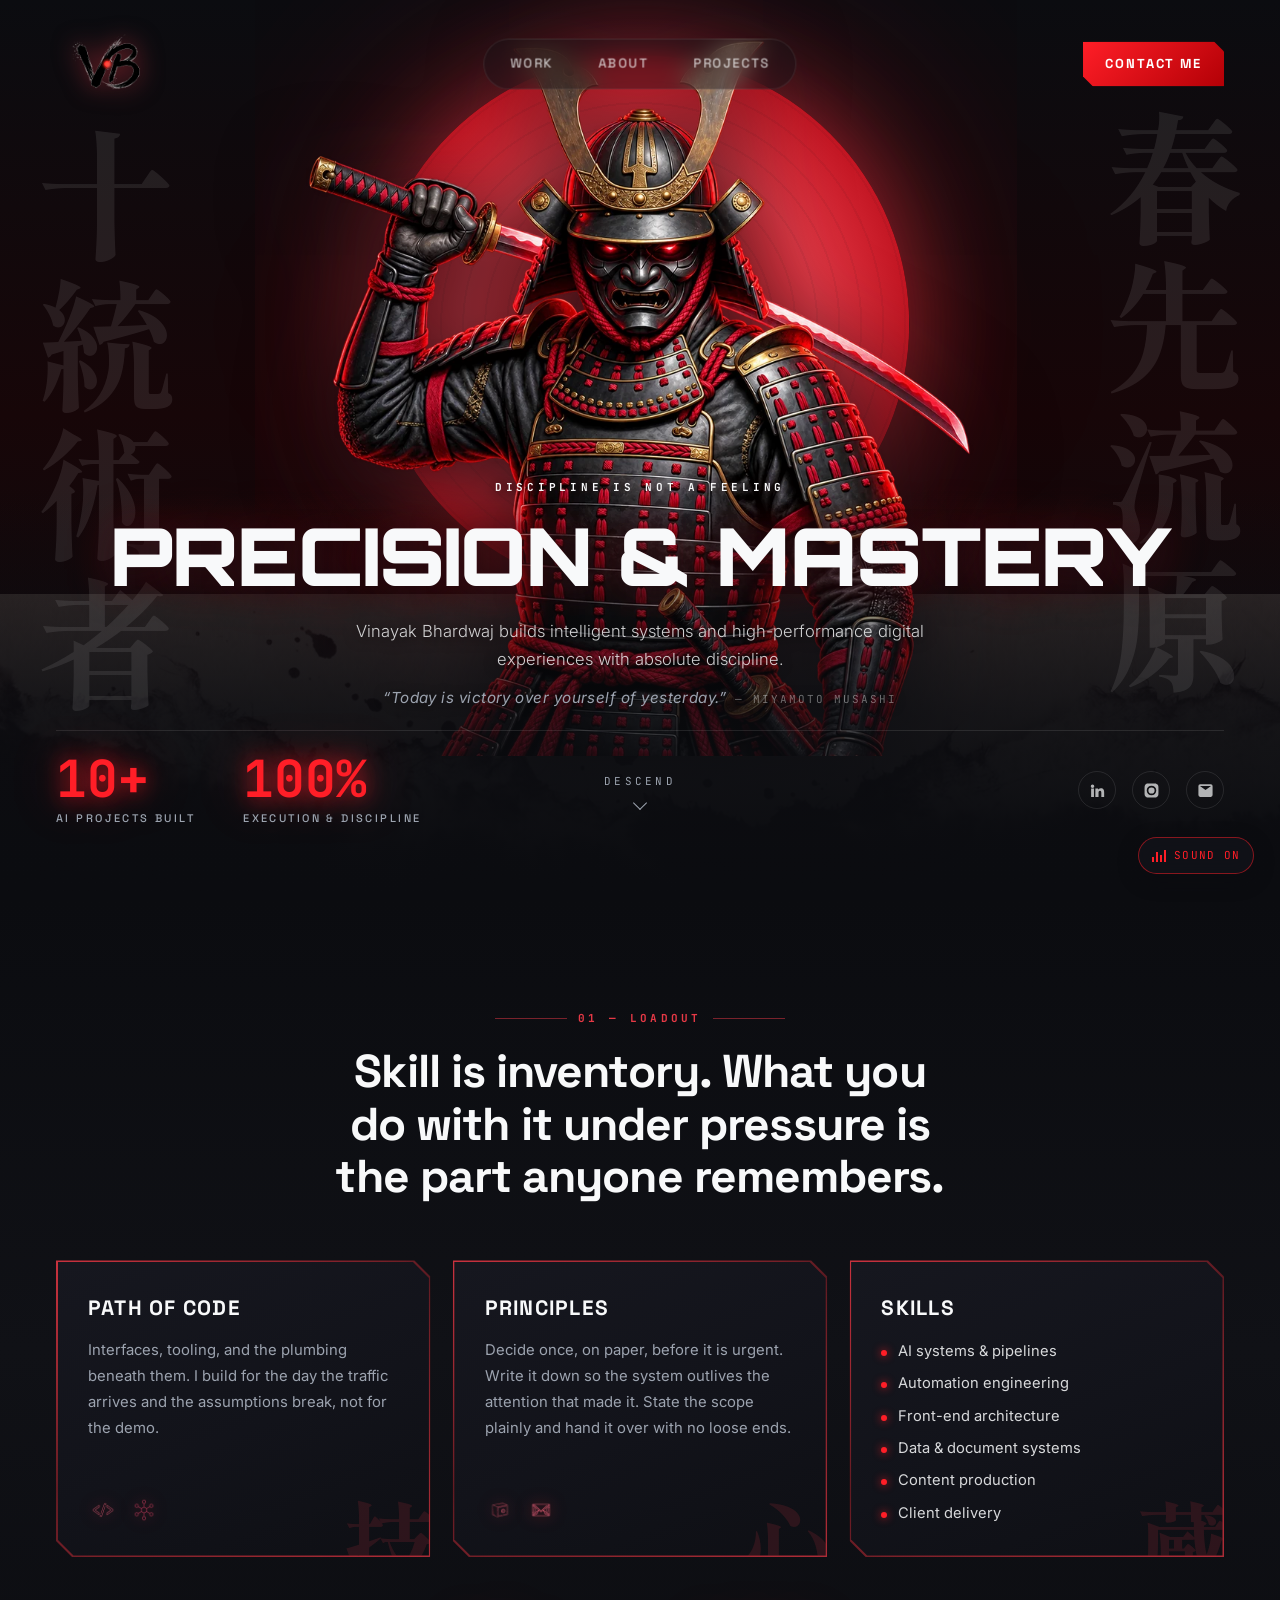
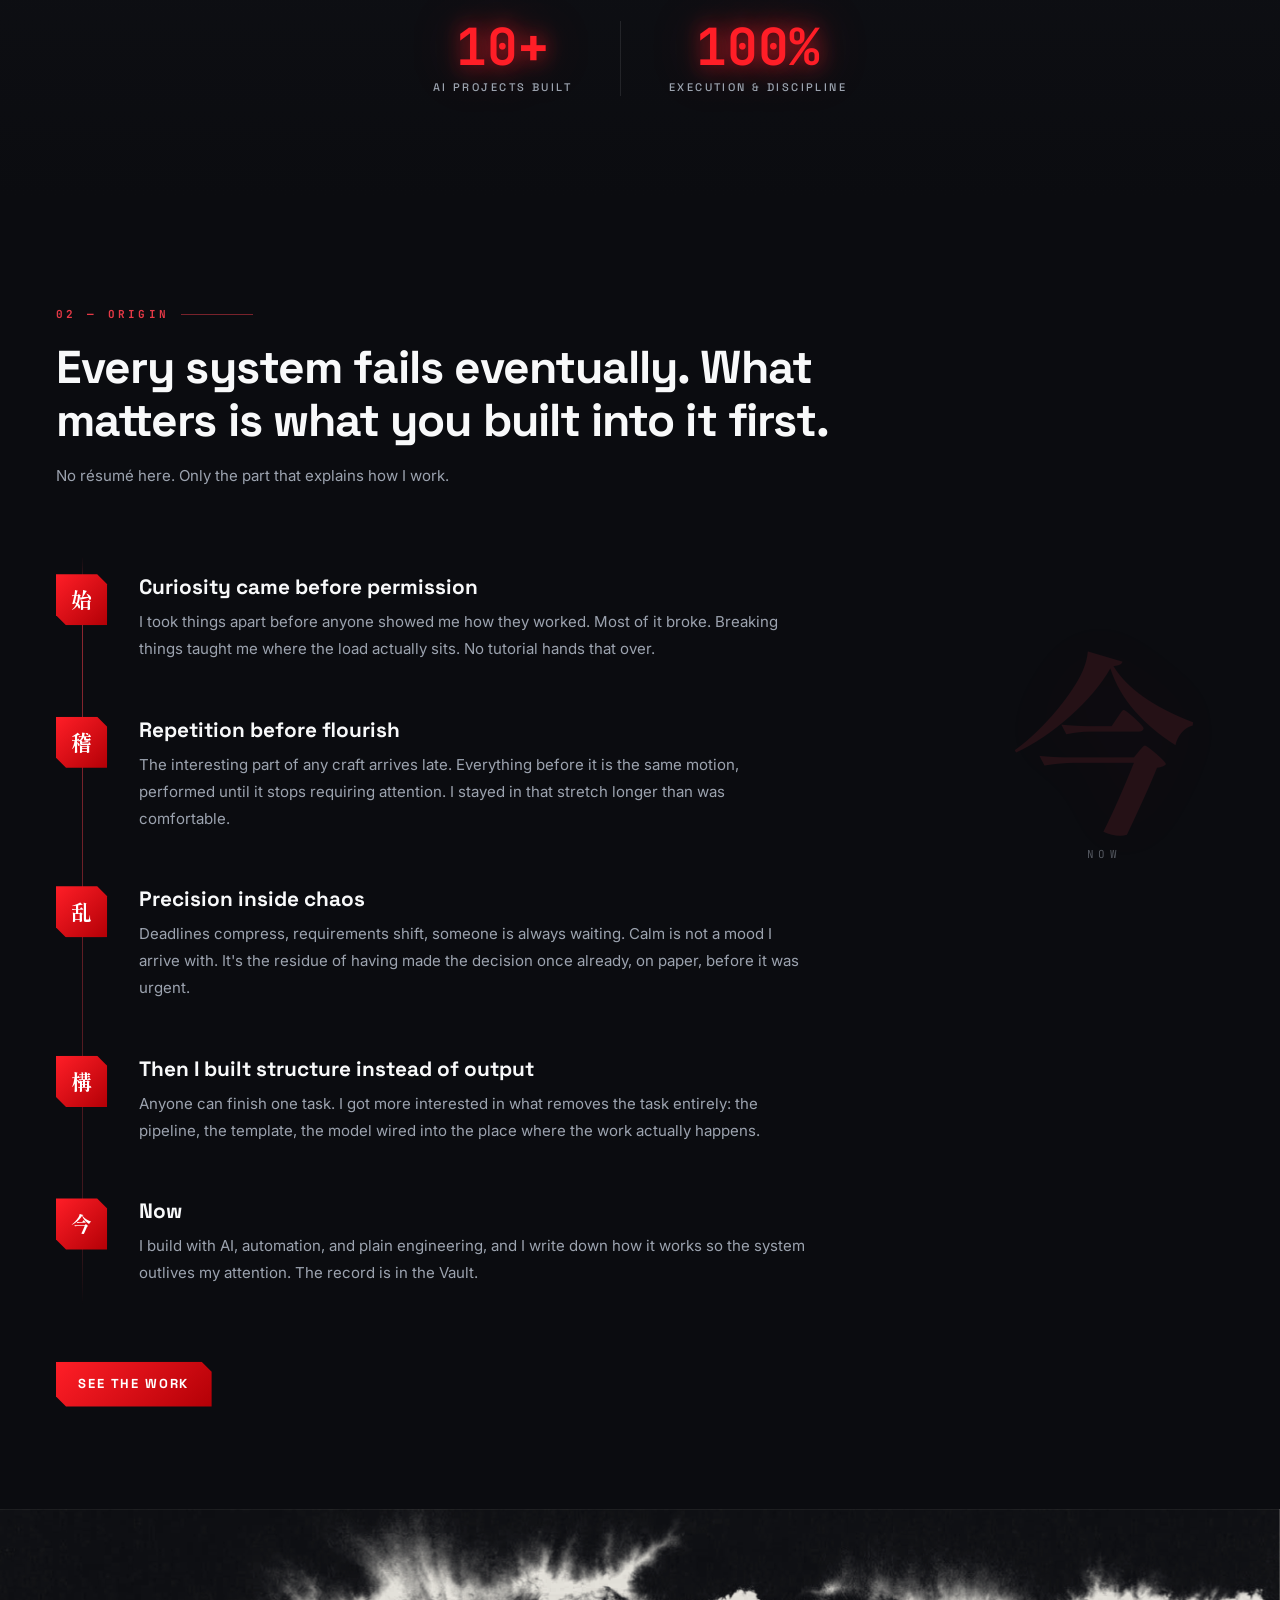
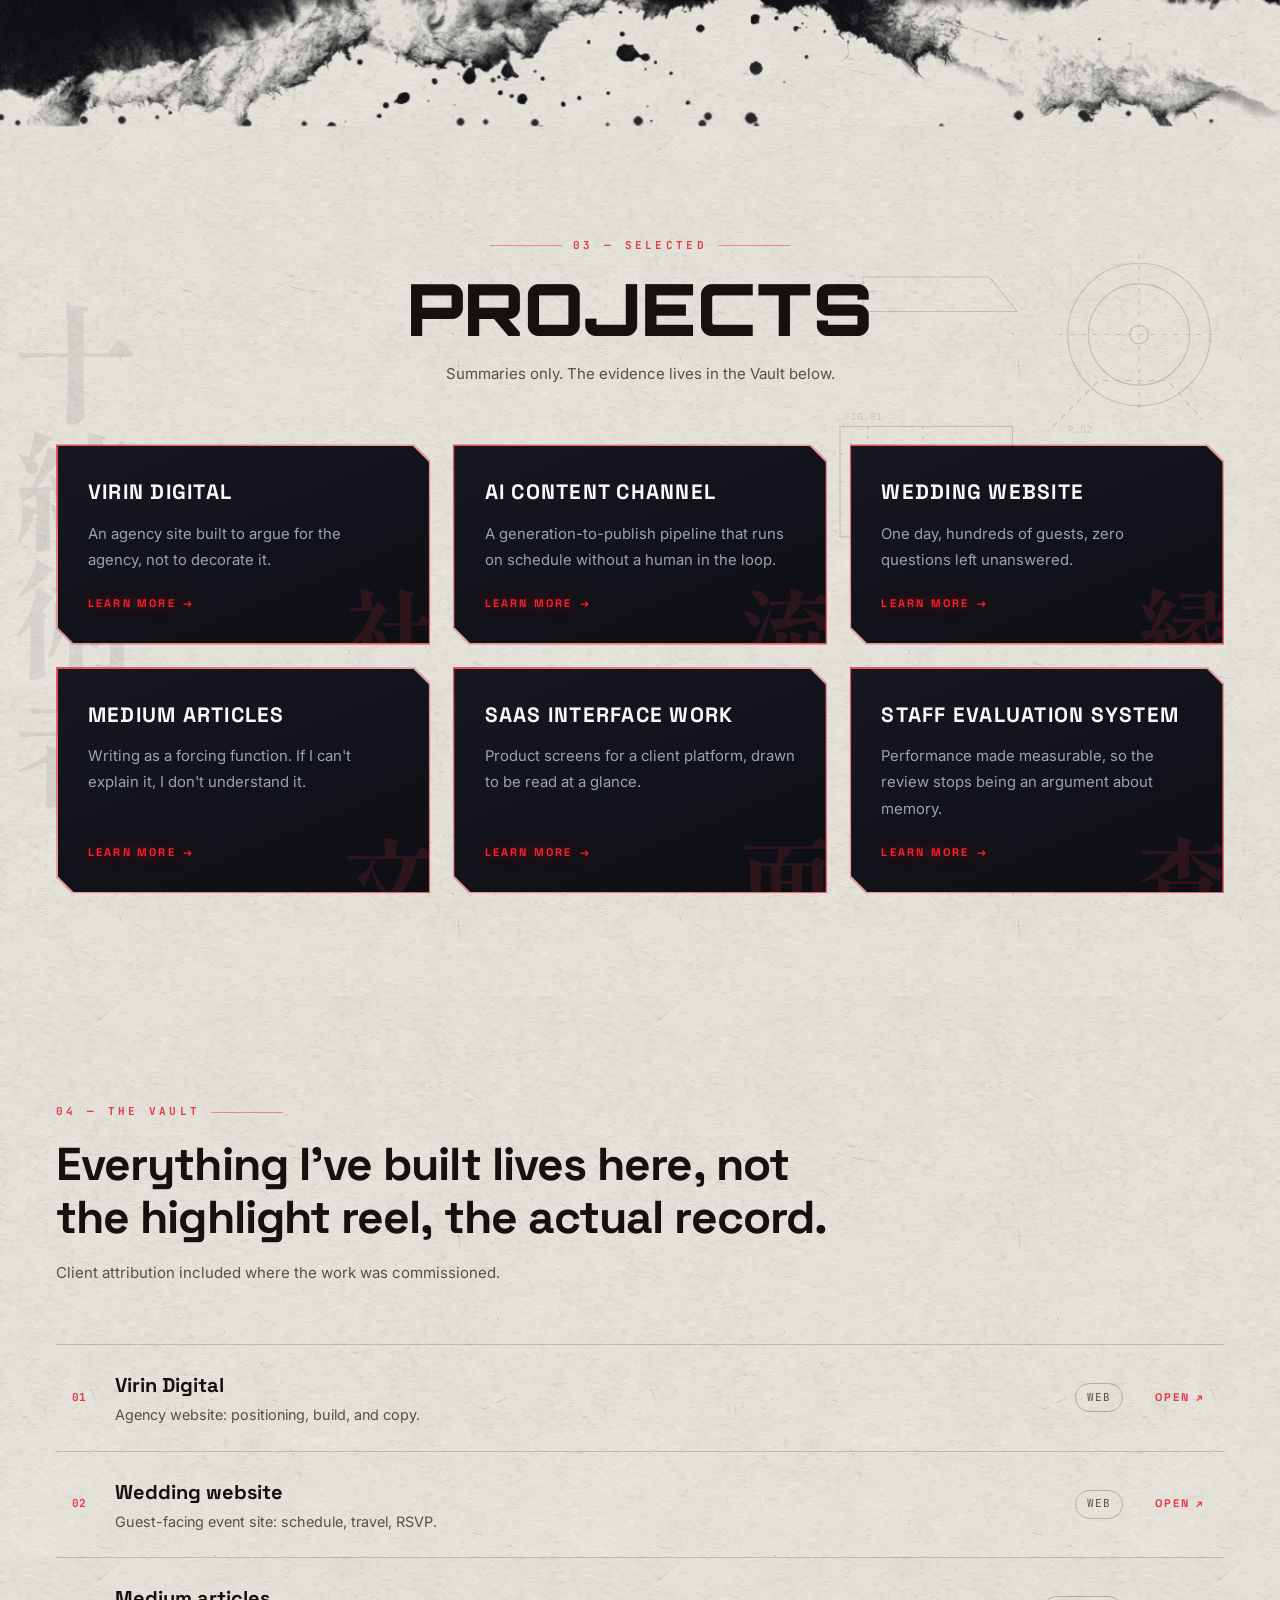
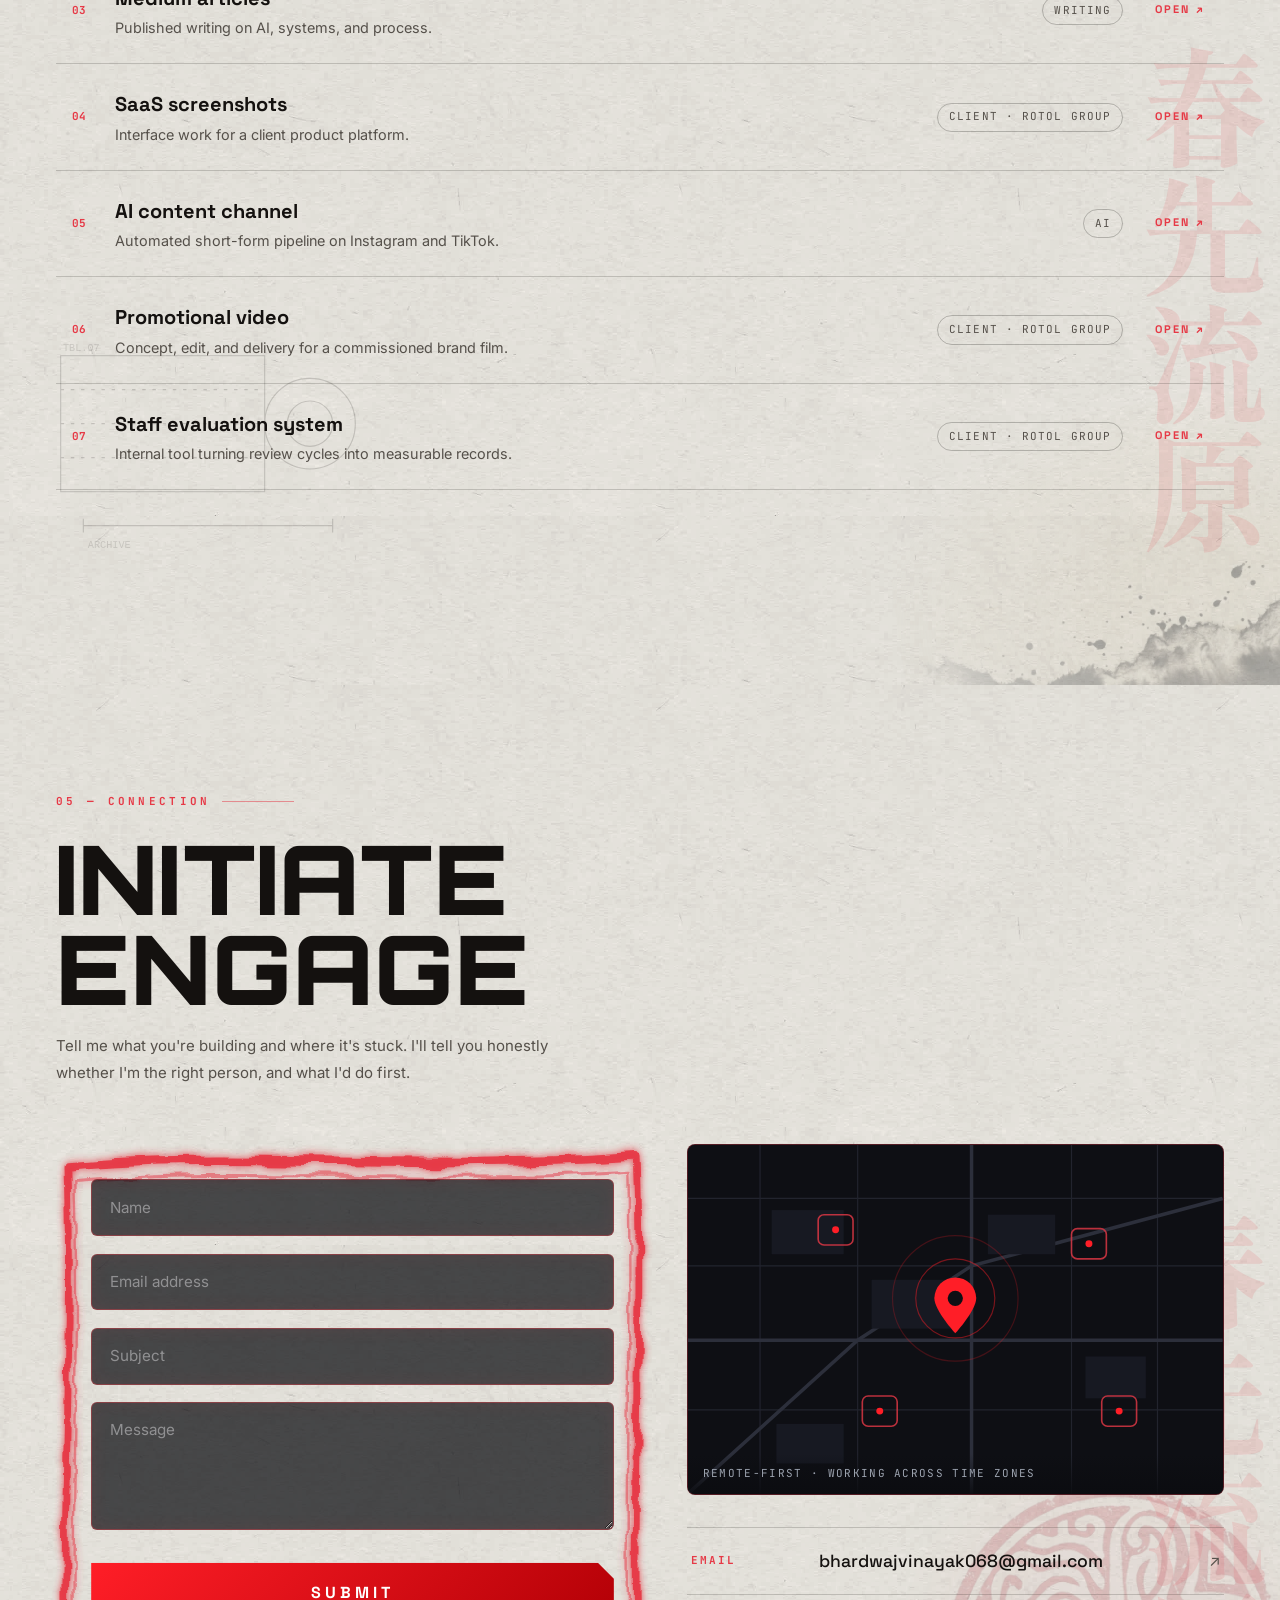
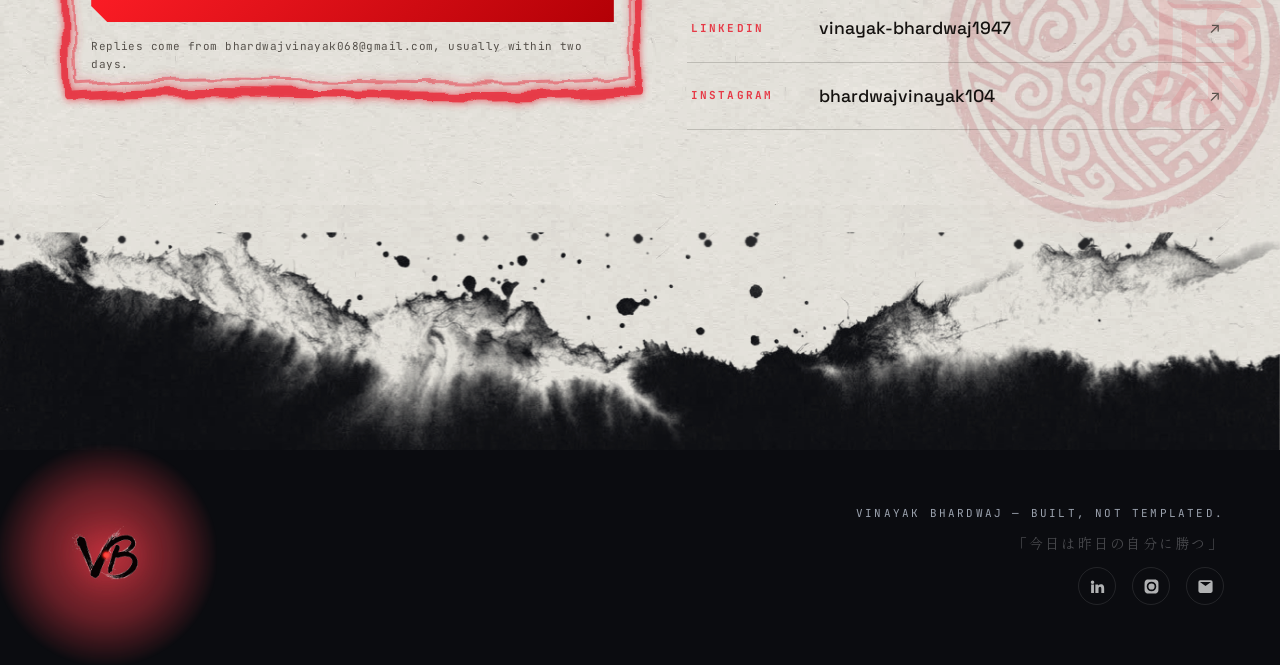
==== index.html @ 5819f41a "Initial commit: samurai-themed portfolio site Single-page site (Hero/Work/About/Projects/Vault/Conta" ====
<!DOCTYPE html>
<html lang="en">
<head>
<meta charset="UTF-8" />
<meta name="viewport" content="width=device-width, initial-scale=1" />
<title>Vinayak Bhardwaj — Precision &amp; Mastery</title>
<meta name="description" content="Vinayak Bhardwaj builds intelligent systems and high-performance digital experiences with absolute discipline." />
<meta name="theme-color" content="#0B0C10" />
<meta property="og:title" content="Vinayak Bhardwaj — Precision &amp; Mastery" />
<meta property="og:description" content="Discipline is not a feeling. It's what remains when the feeling leaves." />
<meta property="og:image" content="assets/hero-samurai.jpg" />
<meta property="og:type" content="website" />
<link rel="icon" href="assets/logo-vb.png" />
<link rel="preconnect" href="https://fonts.googleapis.com" />
<link rel="preconnect" href="https://fonts.gstatic.com" crossorigin />
<link href="https://fonts.googleapis.com/css2?family=Orbitron:wght@700;900&family=Space+Grotesk:wght@400;500;700&family=Inter:wght@300;400;500;700&family=JetBrains+Mono:wght@400;700&family=Shippori+Mincho:wght@600;800&display=swap" rel="stylesheet" />
<link rel="stylesheet" href="css/styles.css?v=10" />
</head>
<body>

<div class="loading-screen" id="loadingScreen" role="status" aria-live="polite" aria-label="Loading">
  <div class="loading__glow" aria-hidden="true"></div>
  <div class="loading__content">
    <span class="loading__kanji" aria-hidden="true">待</span>
  </div>
  <div class="loading__text">
    <p class="loading__label">Drawing the blade</p>
    <div class="loading__track" aria-hidden="true"><div class="loading__bar" id="loadingBar"></div></div>
  </div>
</div>

<div class="petal-layer" id="petalLayer" aria-hidden="true"></div>
<a class="skip-link" href="#work">Skip to content</a>

<!-- ══════════ NAV ══════════ -->
<header class="nav" id="nav">
  <a class="nav__brand" href="index.html" aria-label="Vinayak Bhardwaj — home">
    <img class="nav__logo" src="assets/logo-vb.png" alt="" width="52" height="52" />
  </a>

  <nav class="navpill" aria-label="Main">
    <a href="#work">Work</a>
    <a href="#about">About</a>
    <a href="#projects">Projects</a>
  </nav>

  <div class="nav__actions">
    <a class="cta" href="#contact">Contact me</a>
    <button class="burger" id="navBurger" type="button" aria-expanded="false" aria-controls="drawer" aria-label="Open menu">
      <span aria-hidden="true"></span><span aria-hidden="true"></span><span aria-hidden="true"></span>
    </button>
  </div>
</header>

<div class="drawer" id="drawer" hidden>
  <span class="drawer__kanji" aria-hidden="true">道</span>
  <nav class="drawer__links" aria-label="Mobile">
    <a href="#work"><em>技</em>Work</a>
    <a href="#about"><em>心</em>About</a>
    <a href="#projects"><em>作</em>Projects</a>
    <a href="#contact"><em>縁</em>Contact</a>
  </nav>
</div>

<main>

<!-- ══════════ HERO ══════════ -->
<section class="hero" id="hero">
  <video class="hero__video" src="assets/bg-hero-loop.mp4" autoplay muted loop playsinline preload="metadata" aria-hidden="true"></video>
  <div class="hero__sun" aria-hidden="true"></div>
  <div class="hero__mist" aria-hidden="true"></div>
  <img class="hero__figure" id="heroFigure" src="assets/hero-figure.webp" alt="" aria-hidden="true" />
  <div class="hero__fade" aria-hidden="true"></div>
  <span class="watermark-kanji watermark-kanji--left"  id="wmLeft"  aria-hidden="true">十統術者</span>
  <span class="watermark-kanji watermark-kanji--right" id="wmRight" aria-hidden="true">春先流原</span>

  <div class="hero__content">
    <p class="hero__eyebrow reveal">Discipline is not a feeling</p>
    <h1 class="hero__title reveal" data-delay="1">Precision &amp; Mastery</h1>
    <p class="hero__sub reveal" data-delay="2">Vinayak Bhardwaj builds intelligent systems and high-performance digital experiences with absolute discipline.</p>
    <p class="hero__quote reveal" data-delay="3">“Today is victory over yourself of yesterday.”<cite>Miyamoto Musashi</cite></p>

    <div class="hero__meta reveal" data-delay="4">
      <!-- ═══ TODO: replace with your real numbers ═══ -->
      <ul class="metrics">
        <li class="metric">
          <span class="metric__value">10+</span>
          <span class="metric__label">AI projects built</span>
        </li>
        <li class="metric">
          <span class="metric__value">100%</span>
          <span class="metric__label">Execution &amp; discipline</span>
        </li>
      </ul>

      <a class="scroll-cue" href="#work" aria-label="Scroll to Work">
        <span class="scroll-cue__text">Descend</span>
        <span class="scroll-cue__chevron" aria-hidden="true"></span>
      </a>

      <ul class="socials">
        <li><a href="https://www.linkedin.com/in/vinayak-bhardwaj1947/" target="_blank" rel="noopener noreferrer" aria-label="LinkedIn">
          <svg viewBox="0 0 24 24" aria-hidden="true"><path d="M4.98 3.5a2.5 2.5 0 1 1 0 5 2.5 2.5 0 0 1 0-5zM3 9h4v12H3zM9 9h3.8v1.7h.05c.53-1 1.83-2.05 3.77-2.05 4.03 0 4.78 2.65 4.78 6.1V21h-4v-5.5c0-1.31-.02-3-1.83-3-1.83 0-2.11 1.43-2.11 2.9V21H9z"/></svg>
        </a></li>
        <li><a href="https://www.instagram.com/bhardwajvinayak104/" target="_blank" rel="noopener noreferrer" aria-label="Instagram">
          <svg viewBox="0 0 24 24" aria-hidden="true"><path d="M12 2.2c3.2 0 3.58.01 4.85.07 1.17.05 1.8.25 2.23.41.56.22.96.48 1.38.9.42.42.68.82.9 1.38.16.42.36 1.06.41 2.23.06 1.27.07 1.65.07 4.85s-.01 3.58-.07 4.85c-.05 1.17-.25 1.8-.41 2.23-.22.56-.48.96-.9 1.38-.42.42-.82.68-1.38.9-.42.16-1.06.36-2.23.41-1.27.06-1.65.07-4.85.07s-3.58-.01-4.85-.07c-1.17-.05-1.8-.25-2.23-.41a3.8 3.8 0 0 1-1.38-.9 3.8 3.8 0 0 1-.9-1.38c-.16-.42-.36-1.06-.41-2.23C2.21 15.58 2.2 15.2 2.2 12s.01-3.58.07-4.85c.05-1.17.25-1.8.41-2.23.22-.56.48-.96.9-1.38.42-.42.82-.68 1.38-.9.42-.16 1.06-.36 2.23-.41C8.42 2.21 8.8 2.2 12 2.2zm0 3.05A6.75 6.75 0 1 0 18.75 12 6.75 6.75 0 0 0 12 5.25zm0 11.13A4.38 4.38 0 1 1 16.38 12 4.38 4.38 0 0 1 12 16.38zm6.99-11.4a1.58 1.58 0 1 1-1.58-1.58 1.58 1.58 0 0 1 1.58 1.58z"/></svg>
        </a></li>
        <li><a href="mailto:bhardwajvinayak068@gmail.com" aria-label="Email">
          <svg viewBox="0 0 24 24" aria-hidden="true"><path d="M2 5.5A2.5 2.5 0 0 1 4.5 3h15A2.5 2.5 0 0 1 22 5.5v13a2.5 2.5 0 0 1-2.5 2.5h-15A2.5 2.5 0 0 1 2 18.5zm2.2.3 7.8 5.6 7.8-5.6z"/></svg>
        </a></li>
      </ul>
    </div>
  </div>
</section>

<!-- ══════════ WORK / THREE PILLARS ══════════ -->
<section class="section section--dark-soft" id="work">
  <div class="wrap">
    <header class="head head--center reveal">
      <p class="head__eyebrow">01 — Loadout</p>
      <h2 class="head__title">Skill is inventory. What you do with it under pressure is the part anyone remembers.</h2>
    </header>

    <div class="gcards gcards--3">
      <article class="gcard reveal">
        <div class="gcard__face">
          <span class="gcard__kanji" aria-hidden="true">技</span>
          <h3 class="gcard__title">Path of Code</h3>
          <p class="gcard__text">Interfaces, tooling, and the plumbing beneath them. I build for the day the traffic arrives and the assumptions break, not for the demo.</p>
          <div class="gcard__icons">
            <img src="assets/icons/icon-code.png" alt="" width="30" height="30" loading="lazy" />
            <img src="assets/icons/icon-ai-node.png" alt="" width="30" height="30" loading="lazy" />
          </div>
        </div>
      </article>

      <article class="gcard reveal" data-delay="1">
        <div class="gcard__face">
          <span class="gcard__kanji" aria-hidden="true">心</span>
          <h3 class="gcard__title">Principles</h3>
          <p class="gcard__text">Decide once, on paper, before it is urgent. Write it down so the system outlives the attention that made it. State the scope plainly and hand it over with no loose ends.</p>
          <div class="gcard__icons">
            <img src="assets/icons/icon-vault.png" alt="" width="30" height="30" loading="lazy" />
            <img src="assets/icons/icon-contact.png" alt="" width="30" height="30" loading="lazy" />
          </div>
        </div>
      </article>

      <article class="gcard reveal" data-delay="2">
        <div class="gcard__face">
          <span class="gcard__kanji" aria-hidden="true">蔵</span>
          <h3 class="gcard__title">Skills</h3>
          <ul class="gcard__list">
            <li>AI systems &amp; pipelines</li>
            <li>Automation engineering</li>
            <li>Front-end architecture</li>
            <li>Data &amp; document systems</li>
            <li>Content production</li>
            <li>Client delivery</li>
          </ul>
        </div>
      </article>
    </div>

    <ul class="metrics metrics--center metrics--divided reveal metrics--footer">
      <li class="metric">
        <span class="metric__value">10+</span>
        <span class="metric__label">AI projects built</span>
      </li>
      <li class="metric">
        <span class="metric__value">100%</span>
        <span class="metric__label">Execution &amp; discipline</span>
      </li>
    </ul>
  </div>
</section>

<!-- ══════════ ABOUT ══════════ -->
<section class="section section--dark" id="about">
  <div class="wrap about-grid">
    <div class="about-main">
      <header class="head reveal">
        <p class="head__eyebrow">02 — Origin</p>
        <h2 class="head__title">Every system fails eventually. What matters is what you built into it first.</h2>
        <p class="head__lede">No résumé here. Only the part that explains how I work.</p>
      </header>

      <ol class="timeline" id="timeline">
        <li class="tl reveal" data-kanji="始" data-gloss="Begin">
          <span class="tl__kanji" aria-hidden="true">始</span>
          <div class="tl__body">
            <h3>Curiosity came before permission</h3>
            <p>I took things apart before anyone showed me how they worked. Most of it broke. Breaking things taught me where the load actually sits. No tutorial hands that over.</p>
          </div>
        </li>
        <li class="tl reveal" data-kanji="稽" data-gloss="Practice">
          <span class="tl__kanji" aria-hidden="true">稽</span>
          <div class="tl__body">
            <h3>Repetition before flourish</h3>
            <p>The interesting part of any craft arrives late. Everything before it is the same motion, performed until it stops requiring attention. I stayed in that stretch longer than was comfortable.</p>
          </div>
        </li>
        <li class="tl reveal" data-kanji="乱" data-gloss="Chaos">
          <span class="tl__kanji" aria-hidden="true">乱</span>
          <div class="tl__body">
            <h3>Precision inside chaos</h3>
            <p>Deadlines compress, requirements shift, someone is always waiting. Calm is not a mood I arrive with. It's the residue of having made the decision once already, on paper, before it was urgent.</p>
          </div>
        </li>
        <li class="tl reveal" data-kanji="構" data-gloss="Structure">
          <span class="tl__kanji" aria-hidden="true">構</span>
          <div class="tl__body">
            <h3>Then I built structure instead of output</h3>
            <p>Anyone can finish one task. I got more interested in what removes the task entirely: the pipeline, the template, the model wired into the place where the work actually happens.</p>
          </div>
        </li>
        <li class="tl reveal" data-kanji="今" data-gloss="Now">
          <span class="tl__kanji" aria-hidden="true">今</span>
          <div class="tl__body">
            <h3>Now</h3>
            <p>I build with AI, automation, and plain engineering, and I write down how it works so the system outlives my attention. The record is in the Vault.</p>
          </div>
        </li>
      </ol>

      <p class="reveal cta-row"><a class="cta" href="#projects">See the work</a></p>
    </div>

    <aside class="about-rail" aria-hidden="true">
      <div class="about-rail__sticky">
        <span class="about-rail__char" id="aboutRailChar">始</span>
        <span class="about-rail__gloss" id="aboutRailGloss">Begin</span>
      </div>
    </aside>
  </div>
</section>

<!-- ══════════ TRANSITION: obsidian → washi ══════════ -->
<div class="band" aria-hidden="true"><img src="assets/transition-ink.png" alt="" loading="lazy" /></div>

<!-- ══════════ PROJECTS (paper) ══════════ -->
<section class="section section--paper" id="projects">
  <span class="paper-kanji paper-kanji--l" aria-hidden="true">十統術者</span>

  <svg class="blueprint blueprint--r" viewBox="0 0 400 320" fill="none" aria-hidden="true">
    <g stroke="currentColor" stroke-width="1">
      <circle cx="300" cy="90" r="62" />
      <circle cx="300" cy="90" r="44" />
      <circle cx="300" cy="90" r="8" />
      <path d="M300 20v140M230 90h140" stroke-dasharray="4 6" />
      <rect x="40" y="170" width="150" height="96" />
      <path d="M40 194h150M40 218h150M64 170v96M112 170v96" stroke-dasharray="3 5" />
      <path d="M210 250h150M210 244v12M360 244v12" />
      <path d="M60 40h110l24 30H60z" />
      <path d="M225 170l40-40h60l30 34" stroke-dasharray="5 5" />
      <circle cx="70" cy="286" r="5" /><circle cx="120" cy="286" r="5" /><circle cx="170" cy="286" r="5" />
    </g>
    <g fill="currentColor" font-family="monospace" font-size="9" opacity=".8">
      <text x="238" y="176">R.62</text>
      <text x="212" y="268">SPAN 150</text>
      <text x="44" y="164">FIG.01</text>
    </g>
  </svg>

  <div class="wrap">
    <header class="head head--center reveal">
      <p class="head__eyebrow">03 — Selected</p>
      <h2 class="head__title head__title--display">Projects</h2>
      <p class="head__lede">Summaries only. The evidence lives in the Vault below.</p>
    </header>

    <div class="gcards gcards--3">
      <a class="gcard reveal" href="#vault">
        <div class="gcard__face">
          <span class="gcard__kanji" aria-hidden="true">社</span>
          <h3 class="gcard__title">Virin Digital</h3>
          <p class="gcard__text">An agency site built to argue for the agency, not to decorate it.</p>
          <span class="gcard__go">Learn more</span>
        </div>
      </a>

      <a class="gcard reveal" data-delay="1" href="#vault">
        <div class="gcard__face">
          <span class="gcard__kanji" aria-hidden="true">流</span>
          <h3 class="gcard__title">AI content channel</h3>
          <p class="gcard__text">A generation-to-publish pipeline that runs on schedule without a human in the loop.</p>
          <span class="gcard__go">Learn more</span>
        </div>
      </a>

      <a class="gcard reveal" data-delay="2" href="#vault">
        <div class="gcard__face">
          <span class="gcard__kanji" aria-hidden="true">縁</span>
          <h3 class="gcard__title">Wedding website</h3>
          <p class="gcard__text">One day, hundreds of guests, zero questions left unanswered.</p>
          <span class="gcard__go">Learn more</span>
        </div>
      </a>

      <a class="gcard reveal" href="#vault">
        <div class="gcard__face">
          <span class="gcard__kanji" aria-hidden="true">文</span>
          <h3 class="gcard__title">Medium articles</h3>
          <p class="gcard__text">Writing as a forcing function. If I can't explain it, I don't understand it.</p>
          <span class="gcard__go">Learn more</span>
        </div>
      </a>

      <a class="gcard reveal" data-delay="1" href="#vault">
        <div class="gcard__face">
          <span class="gcard__kanji" aria-hidden="true">面</span>
          <h3 class="gcard__title">SaaS interface work</h3>
          <p class="gcard__text">Product screens for a client platform, drawn to be read at a glance.</p>
          <span class="gcard__go">Learn more</span>
        </div>
      </a>

      <a class="gcard reveal" data-delay="2" href="#vault">
        <div class="gcard__face">
          <span class="gcard__kanji" aria-hidden="true">査</span>
          <h3 class="gcard__title">Staff evaluation system</h3>
          <p class="gcard__text">Performance made measurable, so the review stops being an argument about memory.</p>
          <span class="gcard__go">Learn more</span>
        </div>
      </a>
    </div>
  </div>
</section>

<!-- ══════════ VAULT (paper, deeper) ══════════ -->
<section class="section section--paper-deep" id="vault">
  <div class="ink-splat ink-splat--br" aria-hidden="true"></div>
  <span class="paper-kanji paper-kanji--r" aria-hidden="true">春先流原</span>

  <svg class="blueprint blueprint--l" viewBox="0 0 300 220" fill="none" aria-hidden="true">
    <g stroke="currentColor" stroke-width="1">
      <rect x="20" y="20" width="180" height="120" />
      <path d="M20 50h180M20 80h180M20 110h180" stroke-dasharray="3 6" />
      <circle cx="240" cy="80" r="40" /><circle cx="240" cy="80" r="20" />
      <path d="M40 170h220M40 164v12M260 164v12" />
    </g>
    <g fill="currentColor" font-family="monospace" font-size="9" opacity=".8">
      <text x="22" y="16">TBL.07</text>
      <text x="44" y="190">ARCHIVE</text>
    </g>
  </svg>

  <div class="wrap">
    <header class="head reveal">
      <p class="head__eyebrow">04 — The Vault</p>
      <h2 class="head__title">Everything I've built lives here, not the highlight reel, the actual record.</h2>
      <p class="head__lede">Client attribution included where the work was commissioned.</p>
    </header>

    <!-- ═══ PASTE REAL URLS HERE: replace each href="#" below ═══ -->
    <ul class="vault">
      <li class="vault__row reveal">
        <span class="vault__no" aria-hidden="true">01</span>
        <div class="vault__main">
          <h3 class="vault__title">Virin Digital</h3>
          <p class="vault__desc">Agency website: positioning, build, and copy.</p>
        </div>
        <span class="vault__tag">Web</span>
        <a class="vault__link" href="#" aria-label="Open Virin Digital">Open<span aria-hidden="true">↗</span></a>
      </li>
      <li class="vault__row reveal">
        <span class="vault__no" aria-hidden="true">02</span>
        <div class="vault__main">
          <h3 class="vault__title">Wedding website</h3>
          <p class="vault__desc">Guest-facing event site: schedule, travel, RSVP.</p>
        </div>
        <span class="vault__tag">Web</span>
        <a class="vault__link" href="https://ririn-vinayak-wedding.vercel.app/" target="_blank" rel="noopener noreferrer" aria-label="Open Wedding website">Open<span aria-hidden="true">↗</span></a>
      </li>
      <li class="vault__row reveal">
        <span class="vault__no" aria-hidden="true">03</span>
        <div class="vault__main">
          <h3 class="vault__title">Medium articles</h3>
          <p class="vault__desc">Published writing on AI, systems, and process.</p>
        </div>
        <span class="vault__tag">Writing</span>
        <a class="vault__link" href="https://medium.com/@vinayakbhardwaj1699" target="_blank" rel="noopener noreferrer" aria-label="Open Medium articles">Open<span aria-hidden="true">↗</span></a>
      </li>
      <li class="vault__row reveal">
        <span class="vault__no" aria-hidden="true">04</span>
        <div class="vault__main">
          <h3 class="vault__title">SaaS screenshots</h3>
          <p class="vault__desc">Interface work for a client product platform.</p>
        </div>
        <span class="vault__tag">Client · Rotol Group</span>
        <a class="vault__link" href="#" aria-label="Open SaaS screenshots">Open<span aria-hidden="true">↗</span></a>
      </li>
      <li class="vault__row reveal">
        <span class="vault__no" aria-hidden="true">05</span>
        <div class="vault__main">
          <h3 class="vault__title">AI content channel</h3>
          <p class="vault__desc">Automated short-form pipeline on Instagram and TikTok.</p>
        </div>
        <span class="vault__tag">AI</span>
        <a class="vault__link" href="https://www.instagram.com/vinayak_ai_tech/" target="_blank" rel="noopener noreferrer" aria-label="Open AI content channel">Open<span aria-hidden="true">↗</span></a>
      </li>
      <li class="vault__row reveal">
        <span class="vault__no" aria-hidden="true">06</span>
        <div class="vault__main">
          <h3 class="vault__title">Promotional video</h3>
          <p class="vault__desc">Concept, edit, and delivery for a commissioned brand film.</p>
        </div>
        <span class="vault__tag">Client · Rotol Group</span>
        <a class="vault__link" href="#" aria-label="Open promotional video">Open<span aria-hidden="true">↗</span></a>
      </li>
      <li class="vault__row reveal">
        <span class="vault__no" aria-hidden="true">07</span>
        <div class="vault__main">
          <h3 class="vault__title">Staff evaluation system</h3>
          <p class="vault__desc">Internal tool turning review cycles into measurable records.</p>
        </div>
        <span class="vault__tag">Client · Rotol Group</span>
        <a class="vault__link" href="#" aria-label="Open staff evaluation system">Open<span aria-hidden="true">↗</span></a>
      </li>
    </ul>

    <p class="reveal cta-row"><a class="cta" href="#contact">Start a conversation</a></p>
  </div>
</section>

<!-- ══════════ CONTACT (paper) ══════════ -->
<section class="section section--paper engage" id="contact">
  <img class="hanko-mark" src="assets/hanko-seal.png" alt="" aria-hidden="true" loading="lazy" />
  <span class="paper-kanji paper-kanji--r" aria-hidden="true">春先流原</span>

  <div class="wrap">
    <header class="head reveal">
      <p class="head__eyebrow">05 — Connection</p>
      <h2 class="engage__title"><span>Initiate</span><span>Engage</span></h2>
      <p class="engage__lede">Tell me what you're building and where it's stuck. I'll tell you honestly whether I'm the right person, and what I'd do first.</p>
    </header>

    <div class="engage__grid">
      <!-- ══ FORM ══ -->
      <div class="frame reveal">
        <svg class="frame__stroke" viewBox="0 0 400 300" preserveAspectRatio="none" aria-hidden="true">
          <defs>
            <filter id="brushInk" x="-25%" y="-25%" width="150%" height="150%">
              <feTurbulence type="fractalNoise" baseFrequency="0.03 0.06" numOctaves="3" seed="7" result="n" />
              <feDisplacementMap in="SourceGraphic" in2="n" scale="7" xChannelSelector="R" yChannelSelector="G" result="d" />
              <feGaussianBlur in="d" stdDeviation="2.4" result="b" />
              <feMerge><feMergeNode in="b" /><feMergeNode in="d" /></feMerge>
            </filter>
          </defs>
          <g filter="url(#brushInk)" fill="none" stroke="#E63946" stroke-linecap="round" stroke-linejoin="round">
            <path d="M8 12 C 120 4, 250 15, 392 7 C 396 96, 388 206, 393 291 C 286 298, 132 288, 7 294 C 3 208, 12 104, 8 12 Z"
                  stroke-width="4.5" opacity=".95" />
            <path d="M13 20 C 130 12, 244 22, 386 15 C 389 100, 383 202, 387 284 C 282 291, 140 281, 13 287 C 9 204, 17 108, 13 20"
                  stroke-width="1.6" opacity=".5" />
          </g>
        </svg>

        <!-- ═══ TODO: replace FORM_ID with your Formspree endpoint (https://formspree.io) ═══ -->
        <form id="contactForm" action="https://formspree.io/f/FORM_ID" method="POST" novalidate>
          <div class="field">
            <label for="f-name">Name</label>
            <input id="f-name" name="name" type="text" placeholder="Name" required autocomplete="name" />
            <p class="field__error">Enter your name.</p>
          </div>
          <div class="field">
            <label for="f-email">Email address</label>
            <input id="f-email" name="email" type="email" placeholder="Email address" required autocomplete="email" />
            <p class="field__error">Enter a valid email address.</p>
          </div>
          <div class="field">
            <label for="f-subject">Subject</label>
            <input id="f-subject" name="subject" type="text" placeholder="Subject" />
            <p class="field__error">Enter a subject.</p>
          </div>
          <div class="field">
            <label for="f-message">Message</label>
            <textarea id="f-message" name="message" placeholder="Message" required></textarea>
            <p class="field__error">Write a message first.</p>
          </div>

          <button class="submit" type="submit">Submit</button>
          <p class="form-status" id="formStatus" role="status" aria-live="polite"></p>
          <p class="form-note">Replies come from bhardwajvinayak068@gmail.com, usually within two days.</p>
        </form>
      </div>

      <!-- ══ MAP + DIRECT ══ -->
      <div class="reveal" data-delay="1">
        <div class="map">
          <svg viewBox="0 0 460 300" aria-label="Stylised map of the working area" role="img">
            <rect width="460" height="300" fill="#0E0F14" />
            <g stroke="#22242E" stroke-width="1">
              <path d="M0 46h460M0 104h460M0 168h460M0 228h460" />
              <path d="M62 0v300M146 0v300M244 0v300M330 0v300M404 0v300" />
            </g>
            <g stroke="#2C2F3B" stroke-width="3" fill="none">
              <path d="M0 168h460" />
              <path d="M244 0v300" />
              <path d="M0 300 L146 168 L244 104 L460 46" />
            </g>
            <g fill="#171922">
              <rect x="72" y="56" width="62" height="38" /><rect x="158" y="116" width="74" height="42" />
              <rect x="258" y="60" width="58" height="34" /><rect x="342" y="182" width="52" height="36" />
              <rect x="76" y="240" width="58" height="34" />
            </g>
            <g fill="none" stroke="#E63946" stroke-width="1.4" opacity=".8">
              <rect x="112" y="60" width="30" height="26" rx="5" />
              <rect x="330" y="72" width="30" height="26" rx="5" />
              <rect x="150" y="216" width="30" height="26" rx="5" />
              <rect x="356" y="216" width="30" height="26" rx="5" />
            </g>
            <g fill="#FF1E27">
              <circle cx="127" cy="73" r="3" /><circle cx="345" cy="85" r="3" />
              <circle cx="165" cy="229" r="3" /><circle cx="371" cy="229" r="3" />
            </g>
            <g transform="translate(230 118)">
              <path d="M0 44c0 0 18-20 18-30a18 18 0 1 0-36 0c0 10 18 30 18 30z" fill="#FF1E27" />
              <circle cy="14" r="6.5" fill="#0E0F14" />
            </g>
            <circle cx="230" cy="132" r="34" fill="none" stroke="#FF1E27" stroke-width="1" opacity=".45" />
            <circle cx="230" cy="132" r="54" fill="none" stroke="#FF1E27" stroke-width="1" opacity=".22" />
          </svg>
          <p class="map__caption">Remote-first · working across time zones</p>
        </div>

        <ul class="direct">
          <li>
            <a class="direct__row" href="mailto:bhardwajvinayak068@gmail.com">
              <span class="direct__label">Email</span>
              <span class="direct__value">bhardwajvinayak068@gmail.com</span>
              <span class="direct__arrow" aria-hidden="true">↗</span>
            </a>
          </li>
          <li>
            <a class="direct__row" href="https://www.linkedin.com/in/vinayak-bhardwaj1947/" target="_blank" rel="noopener noreferrer">
              <span class="direct__label">LinkedIn</span>
              <span class="direct__value">vinayak-bhardwaj1947</span>
              <span class="direct__arrow" aria-hidden="true">↗</span>
            </a>
          </li>
          <li>
            <a class="direct__row" href="https://www.instagram.com/bhardwajvinayak104/" target="_blank" rel="noopener noreferrer">
              <span class="direct__label">Instagram</span>
              <span class="direct__value">bhardwajvinayak104</span>
              <span class="direct__arrow" aria-hidden="true">↗</span>
            </a>
          </li>
        </ul>
      </div>
    </div>
  </div>
</section>

<!-- ══════════ TRANSITION: washi → obsidian ══════════ -->
<div class="band band--out" aria-hidden="true"><img src="assets/transition-ink.png" alt="" loading="lazy" /></div>

</main>

<footer class="footer">
  <span class="footer__brand"><img class="footer__logo" src="assets/logo-vb.png" alt="" width="100" height="100" loading="lazy" /></span>
  <div class="footer__text">
    <p class="footer__line">Vinayak Bhardwaj — built, not templated.</p>
    <p class="footer__quote">「今日は昨日の自分に勝つ」</p>
    <ul class="socials">
      <li><a href="https://www.linkedin.com/in/vinayak-bhardwaj1947/" target="_blank" rel="noopener noreferrer" aria-label="LinkedIn">
        <svg viewBox="0 0 24 24" aria-hidden="true"><path d="M4.98 3.5a2.5 2.5 0 1 1 0 5 2.5 2.5 0 0 1 0-5zM3 9h4v12H3zM9 9h3.8v1.7h.05c.53-1 1.83-2.05 3.77-2.05 4.03 0 4.78 2.65 4.78 6.1V21h-4v-5.5c0-1.31-.02-3-1.83-3-1.83 0-2.11 1.43-2.11 2.9V21H9z"/></svg>
      </a></li>
      <li><a href="https://www.instagram.com/bhardwajvinayak104/" target="_blank" rel="noopener noreferrer" aria-label="Instagram">
        <svg viewBox="0 0 24 24" aria-hidden="true"><path d="M12 2.2c3.2 0 3.58.01 4.85.07 1.17.05 1.8.25 2.23.41.56.22.96.48 1.38.9.42.42.68.82.9 1.38.16.42.36 1.06.41 2.23.06 1.27.07 1.65.07 4.85s-.01 3.58-.07 4.85c-.05 1.17-.25 1.8-.41 2.23-.22.56-.48.96-.9 1.38-.42.42-.82.68-1.38.9-.42.16-1.06.36-2.23.41-1.27.06-1.65.07-4.85.07s-3.58-.01-4.85-.07c-1.17-.05-1.8-.25-2.23-.41a3.8 3.8 0 0 1-1.38-.9 3.8 3.8 0 0 1-.9-1.38c-.16-.42-.36-1.06-.41-2.23C2.21 15.58 2.2 15.2 2.2 12s.01-3.58.07-4.85c.05-1.17.25-1.8.41-2.23.22-.56.48-.96.9-1.38.42-.42.82-.68 1.38-.9.42-.16 1.06-.36 2.23-.41C8.42 2.21 8.8 2.2 12 2.2zm0 3.05A6.75 6.75 0 1 0 18.75 12 6.75 6.75 0 0 0 12 5.25zm0 11.13A4.38 4.38 0 1 1 16.38 12 4.38 4.38 0 0 1 12 16.38zm6.99-11.4a1.58 1.58 0 1 1-1.58-1.58 1.58 1.58 0 0 1 1.58 1.58z"/></svg>
      </a></li>
      <li><a href="mailto:bhardwajvinayak068@gmail.com" aria-label="Email">
        <svg viewBox="0 0 24 24" aria-hidden="true"><path d="M2 5.5A2.5 2.5 0 0 1 4.5 3h15A2.5 2.5 0 0 1 22 5.5v13a2.5 2.5 0 0 1-2.5 2.5h-15A2.5 2.5 0 0 1 2 18.5zm2.2.3 7.8 5.6 7.8-5.6z"/></svg>
      </a></li>
    </ul>
  </div>
</footer>

<button class="audio-toggle" id="audioToggle" type="button" aria-pressed="true" aria-label="Mute ambient sound">
  <span class="audio-toggle__bars" aria-hidden="true"><i></i><i></i><i></i><i></i></span>
  <span class="audio-toggle__label" id="audioLabel">Sound on</span>
</button>

<audio id="ambient" src="assets/bg-ambient.mp3" loop preload="auto"></audio>
<script src="js/main.js"></script>
</body>
</html>
---- css/styles.css ----
/* ═══════════════════════════════════════════════════════════
   DARK BUSHIDO — Vinayak Bhardwaj
   Shared system for index / projects / contact / 404
   ═══════════════════════════════════════════════════════════ */

/* ── TOKENS ───────────────────────────────────────────────── */
:root {
  --void: #0B0C10;
  --obsidian: #12131A;
  --ink-panel: #1A1C24;
  --crimson: #E63946;
  --crimson-deep: #B30006;
  --neon: #FF1E27;
  --white: #F8F9FA;
  --muted: #9CA3AF;
  --hairline: rgba(248, 249, 250, .1);

  /* light page */
  --paper: #F4F1EA;
  --paper-deep: #F4F1EA;
  --sumi: #14110F;
  --sumi-muted: #55504A;

  --font-display: 'Orbitron', 'Syne', sans-serif;
  --font-heading: 'Space Grotesk', 'Plus Jakarta Sans', sans-serif;
  --font-body: 'Inter', system-ui, sans-serif;
  --font-mono: 'JetBrains Mono', ui-monospace, monospace;
  --font-kanji: 'Shippori Mincho', 'Noto Serif JP', serif;

  --fs-hero: clamp(2.1rem, 6.6vw, 5rem);
  --fs-h1: clamp(2rem, 6vw, 4.5rem);
  --fs-h2: clamp(1.4rem, 3vw, 2.1rem);
  --fs-h3: clamp(1.05rem, 1.7vw, 1.3rem);
  --fs-body: clamp(.94rem, 1.05vw, 1.02rem);
  --fs-sm: .8125rem;
  --fs-cap: .6875rem;

  --pad-section: clamp(3.5rem, 8vw, 7rem);
  --pad-edge: clamp(1.1rem, 4.5vw, 3.5rem);
  --maxw: 1240px;

  --glow-sm: 0 0 15px rgba(255, 30, 39, .4);
  --glow-md: 0 0 28px rgba(255, 30, 39, .6);
  --glow-lg: 0 0 60px rgba(255, 30, 39, .5);
  --grad-button: linear-gradient(135deg, #FF1E27 0%, #B30006 100%);

  --chamfer: polygon(0 0, calc(100% - 16px) 0, 100% 16px, 100% 100%, 16px 100%, 0 calc(100% - 16px));
  --chamfer-sm: polygon(0 0, calc(100% - 10px) 0, 100% 10px, 100% 100%, 10px 100%, 0 calc(100% - 10px));
  --r-full: 999px;

  --t-fast: 180ms;
  --t-base: 320ms;
  --t-slow: 560ms;
  --ease: cubic-bezier(.4, 0, .2, 1);
  --ease-out: cubic-bezier(.16, 1, .3, 1);
}

/* ── RESET ────────────────────────────────────────────────── */
*, *::before, *::after { box-sizing: border-box; }
[hidden] { display: none !important; }
html { -webkit-text-size-adjust: 100%; scroll-behavior: smooth; }
body {
  margin: 0;
  background: var(--void);
  color: var(--white);
  font-family: var(--font-body);
  font-size: var(--fs-body);
  line-height: 1.6;
  -webkit-font-smoothing: antialiased;
  overflow-x: hidden;
}
img, video, svg { display: block; max-width: 100%; }
h1, h2, h3, p, figure, blockquote { margin: 0; }
ul, ol { margin: 0; padding: 0; list-style: none; }
a { color: inherit; text-decoration: none; }
button, input, textarea { font: inherit; color: inherit; }

:focus-visible { outline: 2px solid var(--neon); outline-offset: 3px; border-radius: 2px; }

.skip-link {
  position: fixed; top: -100px; left: 1rem; z-index: 2000;
  background: var(--crimson); color: #fff; padding: .7rem 1.3rem;
  font-family: var(--font-heading); font-size: var(--fs-sm);
  letter-spacing: .1em; text-transform: uppercase;
  transition: top var(--t-base) var(--ease);
}
.skip-link:focus { top: 1rem; }

.wrap { position: relative; z-index: 2; max-width: var(--maxw); margin-inline: auto; }
.body--paper { background: var(--paper); }
.section--top { padding-top: clamp(7rem, 15vh, 10rem); }
.metrics--footer { margin-top: clamp(2.4rem, 5vw, 4rem); }
.cta-row { margin-top: clamp(2rem, 4vw, 3rem); }

/* red ink splash behind the brush monogram on the light page */
.brand-splash {
  position: absolute; inset: -34% -30%; z-index: -1;
  background: radial-gradient(circle at 42% 45%, rgba(230,57,70,.85) 0%, rgba(230,57,70,.5) 42%, rgba(230,57,70,0) 72%);
  filter: blur(1px);
  pointer-events: none;
}

/* ═══ LAYER MODEL ═════════════════════════════════════════════
   z 0 .... section art (sun, figure, ink, blueprint, textures)
   z 1 .... sakura petals (fixed)
   z 2 .... readable content
   z 1000 . nav / drawer      z 9999 . loading screen
   Sections must not create stacking contexts.
   ═════════════════════════════════════════════════════════════ */

/* ── LOADING ──────────────────────────────────────────────── */
.loading-screen {
  position: fixed; inset: 0; z-index: 9999;
  display: flex; flex-direction: column; align-items: center; justify-content: center;
  gap: clamp(2rem, 6vw, 3.5rem);
  background: var(--void);
  transition: opacity var(--t-slow) var(--ease), visibility var(--t-slow);
}
.loading-screen.is-done { opacity: 0; visibility: hidden; pointer-events: none; }
.loading__glow {
  position: absolute; width: min(340px, 70vw); aspect-ratio: 1; border-radius: 50%;
  background: radial-gradient(circle, rgba(255,30,39,.4) 0%, rgba(179,0,6,.14) 65%, transparent 100%);
  box-shadow: 0 0 120px rgba(255,30,39,.45);
  animation: pulse-glow 2.8s var(--ease) infinite;
}
.loading__content {
  position: relative; z-index: 2;
  display: flex; align-items: center; justify-content: center;
}
.loading__kanji {
  font-family: var(--font-kanji); font-weight: 800; font-size: clamp(4.5rem, 16vw, 9rem);
  color: var(--crimson); line-height: 1;
  text-shadow: 0 0 30px rgba(230,57,70,.6), 0 0 60px rgba(255,30,39,.4);
  animation: kanji-pulse 2.4s var(--ease) infinite;
}
.loading__text { position: relative; z-index: 2; text-align: center; }
.loading__label {
  font-family: var(--font-mono); font-size: var(--fs-cap);
  letter-spacing: .34em; text-transform: uppercase; color: var(--muted); margin-bottom: 1rem;
}
.loading__track { width: min(220px, 50vw); height: 2px; background: rgba(255,255,255,.08); overflow: hidden; }
.loading__bar {
  height: 100%; width: 100%; transform: scaleX(0); transform-origin: left center;
  background: linear-gradient(90deg, var(--crimson), var(--neon));
  box-shadow: 0 0 14px rgba(255,30,39,.7);
  transition: transform 240ms linear;
}
@keyframes pulse-glow { 0%,100% { transform: scale(.92); opacity: .75; } 50% { transform: scale(1.08); opacity: 1; } }
@keyframes kanji-pulse {
  0%,100% { text-shadow: 0 0 20px rgba(230,57,70,.4), 0 0 40px rgba(255,30,39,.2); transform: scale(1); }
  50%     { text-shadow: 0 0 40px rgba(230,57,70,.8), 0 0 80px rgba(255,30,39,.5); transform: scale(1.05); }
}
/* ── PETALS ───────────────────────────────────────────────── */
.petal-layer { position: fixed; inset: 0; z-index: 1; pointer-events: none; overflow: hidden; }
.petal { position: absolute; top: -14vh; will-change: transform; }
.petal__inner {
  display: block; width: 100%; height: 100%;
  background-size: contain; background-repeat: no-repeat; background-position: center;
  will-change: transform;
}
@keyframes petal-fall { to { transform: translateY(126vh); } }
@keyframes petal-drift {
  0%   { transform: translateX(-26px) rotate(0deg); }
  50%  { transform: translateX(26px) rotate(180deg); }
  100% { transform: translateX(-26px) rotate(360deg); }
}

/* ── NAV: logo left · pill centre · CTA right ──────────────── */
.nav {
  position: fixed; top: 0; left: 0; right: 0; z-index: 1000;
  display: flex; align-items: center; justify-content: space-between; gap: 1rem;
  min-height: clamp(76px, 10vw, 118px);
  padding: clamp(.5rem, 1vw, .8rem) var(--pad-edge);
  transition: background var(--t-base) var(--ease), backdrop-filter var(--t-base) var(--ease);
}
.nav.is-scrolled {
  background: rgba(11,12,16,.38);
  -webkit-backdrop-filter: blur(14px); backdrop-filter: blur(14px);
}
.nav__brand { display: block; line-height: 0; position: relative; }
.nav__logo {
  width: clamp(72px, 8vw, 104px); height: auto; object-fit: contain;
  filter: brightness(1.9) drop-shadow(0 0 12px rgba(230,57,70,.55));
  transition: filter var(--t-base) var(--ease), transform var(--t-base) var(--ease);
}
.nav__brand:hover .nav__logo { filter: brightness(2.1) drop-shadow(0 0 22px rgba(255,30,39,.85)); transform: scale(1.05); }

/* taken out of flow so it sits on the true centre of the viewport,
   not the centre of the space left over between logo and CTA */
.navpill {
  position: absolute; left: 50%; top: 50%; transform: translate(-50%, -50%);
  display: flex; align-items: center; gap: clamp(.25rem, 1vw, .6rem);
  padding: .38rem .5rem;
  background: rgba(18,19,26,.38);
  border: 1px solid var(--hairline);
  border-radius: var(--r-full);
  -webkit-backdrop-filter: blur(12px); backdrop-filter: blur(12px);
}
.navpill a {
  padding: .5rem clamp(.7rem, 1.5vw, 1.1rem);
  border-radius: var(--r-full);
  font-family: var(--font-heading); font-size: var(--fs-sm); font-weight: 500;
  letter-spacing: .12em; text-transform: uppercase;
  color: rgba(248,249,250,.72);
  transition: color var(--t-base) var(--ease), background var(--t-base) var(--ease);
}
.navpill a:hover { color: var(--white); background: rgba(255,255,255,.06); }
.navpill a.is-active {
  color: var(--neon); background: rgba(230,57,70,.14);
  text-shadow: 0 0 12px rgba(255,30,39,.6);
}

.nav__actions { display: flex; align-items: center; gap: clamp(.5rem, 1.2vw, .9rem); }
.cta {
  position: relative; overflow: hidden;
  display: inline-flex; align-items: center; justify-content: center;
  padding: .75rem 1.4rem;
  font-family: var(--font-heading); font-size: var(--fs-sm); font-weight: 700;
  letter-spacing: .14em; text-transform: uppercase; color: #fff;
  background: var(--grad-button);
  clip-path: var(--chamfer-sm);
  box-shadow: var(--glow-sm);
  transition: box-shadow var(--t-base) var(--ease), transform var(--t-base) var(--ease), filter var(--t-base) var(--ease);
}
.cta:hover { filter: brightness(1.14); box-shadow: var(--glow-md); transform: translateY(-2px); }
.cta:active { transform: translateY(0) scale(.97); }
/* katana slash */
.cta::after, .submit::after {
  content: ""; position: absolute; inset: -20% -60%;
  background: linear-gradient(112deg, transparent 42%, rgba(255,255,255,.6) 50%, transparent 58%);
  transform: translateX(-100%); transition: transform 620ms var(--ease-out); pointer-events: none;
}
.cta:hover::after, .submit:hover::after { transform: translateX(100%); }

/* audio toggle — small, fixed, bottom right on every page */
.audio-toggle {
  position: fixed; z-index: 900;
  right: clamp(.85rem, 2vw, 1.6rem); bottom: clamp(.85rem, 2vw, 1.6rem);
  display: flex; align-items: center; gap: .5rem;
  padding: .55rem .8rem; cursor: pointer;
  border: 1px solid var(--hairline);
  background: rgba(18,19,26,.82);
  -webkit-backdrop-filter: blur(10px); backdrop-filter: blur(10px);
  border-radius: var(--r-full); color: var(--muted);
  font-family: var(--font-mono); font-size: var(--fs-cap);
  letter-spacing: .12em; text-transform: uppercase;
  box-shadow: 0 6px 20px rgba(11,12,16,.45);
  transition: color var(--t-base) var(--ease), border-color var(--t-base) var(--ease),
              box-shadow var(--t-base) var(--ease), transform var(--t-base) var(--ease-out);
}
.audio-toggle:hover { color: var(--white); border-color: rgba(255,30,39,.5); transform: translateY(-2px); }
.audio-toggle__bars { display: flex; align-items: flex-end; gap: 2px; height: 12px; }
.audio-toggle__bars i { display: block; width: 2px; background: currentColor; }
.audio-toggle__bars i:nth-child(1) { height: 5px; }
.audio-toggle__bars i:nth-child(2) { height: 10px; }
.audio-toggle__bars i:nth-child(3) { height: 7px; }
.audio-toggle__bars i:nth-child(4) { height: 12px; }
.audio-toggle[aria-pressed="true"] { color: var(--neon); border-color: rgba(255,30,39,.5); }
.audio-toggle[aria-pressed="true"] .audio-toggle__bars i { animation: eq .9s var(--ease) infinite alternate; }
.audio-toggle[aria-pressed="true"] .audio-toggle__bars i:nth-child(2) { animation-delay: .15s; }
.audio-toggle[aria-pressed="true"] .audio-toggle__bars i:nth-child(3) { animation-delay: .3s; }
.audio-toggle[aria-pressed="true"] .audio-toggle__bars i:nth-child(4) { animation-delay: .45s; }
@keyframes eq { from { height: 3px; } to { height: 12px; } }

.burger { display: none; width: 30px; height: 22px; position: relative; border: 0; background: none; cursor: pointer; }
.burger span {
  position: absolute; left: 0; width: 100%; height: 2px; background: var(--white);
  transition: transform var(--t-base) var(--ease), opacity var(--t-fast) var(--ease), background var(--t-base) var(--ease);
}
.burger span:nth-child(1) { top: 2px; }
.burger span:nth-child(2) { top: 10px; }
.burger span:nth-child(3) { top: 18px; }
.burger[aria-expanded="true"] span:nth-child(1) { transform: translateY(8px) rotate(45deg); background: var(--neon); }
.burger[aria-expanded="true"] span:nth-child(2) { opacity: 0; }
.burger[aria-expanded="true"] span:nth-child(3) { transform: translateY(-8px) rotate(-45deg); background: var(--neon); }

/* nav on the light page */
.nav--light .navpill { background: rgba(20,17,15,.06); border-color: rgba(20,17,15,.14); }
.nav--light .navpill a { color: rgba(20,17,15,.68); }
.nav--light .navpill a:hover { color: var(--sumi); background: rgba(20,17,15,.06); }
.nav--light .navpill a.is-active { color: var(--crimson); background: rgba(230,57,70,.1); text-shadow: none; }
.nav--light .audio-toggle { background: rgba(20,17,15,.05); border-color: rgba(20,17,15,.16); color: var(--sumi-muted); }
.nav--light .burger span { background: var(--sumi); }
.nav--light.is-scrolled { background: rgba(244,241,234,.5); }

/* ── DRAWER ───────────────────────────────────────────────── */
.drawer {
  position: fixed; inset: 0; z-index: 999;
  background: rgba(11,12,16,.97);
  -webkit-backdrop-filter: blur(18px); backdrop-filter: blur(18px);
  display: flex; align-items: center; justify-content: center;
  opacity: 0; transition: opacity var(--t-base) var(--ease);
}
.drawer.is-open { opacity: 1; }
.drawer__kanji {
  position: absolute; right: -.06em; bottom: -.14em;
  font-family: var(--font-kanji); font-size: 46vw; font-weight: 800;
  color: var(--crimson); opacity: .07; line-height: .8; user-select: none;
}
.drawer__links { display: flex; flex-direction: column; gap: clamp(1rem, 4vh, 1.7rem); position: relative; }
.drawer__links a {
  display: flex; align-items: baseline; gap: 1rem;
  font-family: var(--font-heading); font-weight: 700;
  font-size: clamp(1.6rem, 8vw, 2.4rem);
  letter-spacing: .04em; text-transform: uppercase; color: var(--white);
  transition: color var(--t-base) var(--ease), transform var(--t-base) var(--ease-out);
}
.drawer__links a em { font-family: var(--font-kanji); font-style: normal; font-size: .5em; color: var(--crimson); }
.drawer__links a:hover { color: var(--neon); transform: translateX(8px); }

/* ══════════════════════════════════════════════════════════
   HERO
   ══════════════════════════════════════════════════════════ */
.hero {
  position: relative; overflow: hidden;
  min-height: 100svh;
  display: flex; flex-direction: column; align-items: center; justify-content: flex-end;
  /* bottom padding keeps the hero footer clear of the fixed sound toggle */
  padding: clamp(11rem, 23vh, 16rem) var(--pad-edge) clamp(4rem, 8vh, 5.5rem);
  background: linear-gradient(180deg, #0B0C10 0%, #170608 46%, #0B0C10 100%);
}
.hero__video {
  position: absolute; inset: 0; z-index: 0;
  width: 100%; height: 100%; object-fit: cover;
  opacity: .16; filter: grayscale(.4);
}

/* solid red sun with faint concentric rings, as in the reference */
.hero__sun {
  position: absolute; z-index: 0; left: 50%; top: 36%;
  width: clamp(320px, 42vw, 640px); aspect-ratio: 1;
  transform: translate(-50%, -50%);
  border-radius: 50%;
  background:
    repeating-radial-gradient(circle, rgba(11,12,16,.05) 0 2px, transparent 2px 22px),
    radial-gradient(circle, #FF1E27 0%, #E63946 46%, #C11421 72%, #8E0611 92%, rgba(142,6,17,.2) 99%, transparent 100%);
  box-shadow: 0 0 90px rgba(230,57,70,.55), 0 0 220px rgba(255,30,39,.35);
  animation: sun-breathe 9s var(--ease) infinite;
}
@keyframes sun-breathe {
  0%,100% { transform: translate(-50%,-50%) scale(1);    filter: brightness(.96); }
  50%     { transform: translate(-50%,-50%) scale(1.03); filter: brightness(1.06); }
}
/* ink wash / mist across the bottom third */
.hero__mist {
  position: absolute; z-index: 0; left: -6%; right: -6%; bottom: -4%; height: 38%;
  background-image: url('../assets/transition-band.jpg');
  background-size: cover; background-position: center 30%;
  mix-blend-mode: screen;
  opacity: .16;
  transform: scaleY(-1);
  -webkit-mask-image: linear-gradient(180deg, transparent, #000 45%);
  mask-image: linear-gradient(180deg, transparent, #000 45%);
  pointer-events: none;
}
.hero__fade {
  position: absolute; z-index: 0; inset: auto 0 0 0; height: 46%;
  background: linear-gradient(180deg, rgba(11,12,16,0), rgba(11,12,16,.75) 55%, var(--void) 100%);
}
.hero__figure {
  position: absolute; z-index: 0; left: 50%; top: 4%;
  height: min(80%, 80vh); width: auto; max-width: none;
  transform: translateX(-50%);
  object-fit: contain; object-position: bottom center;
  filter: drop-shadow(0 22px 46px rgba(11,12,16,.8));
}
/* fallback while the cut-out asset is not in place */
.hero__figure--blend { mix-blend-mode: screen; filter: saturate(1.2) contrast(1.22); }

.watermark-kanji {
  position: absolute; z-index: 0;
  font-family: var(--font-kanji); font-weight: 800;
  font-size: clamp(4rem, 11vw, 9rem); line-height: .96; letter-spacing: .06em;
  writing-mode: vertical-rl;
  color: var(--white); opacity: .09;
  user-select: none; pointer-events: none; will-change: transform;
}
.watermark-kanji--left  { left: clamp(.2rem, 3vw, 3rem); top: 14%; }
.watermark-kanji--right { right: clamp(.2rem, 3vw, 3rem); top: 12%; }

.hero__content { position: relative; z-index: 2; width: 100%; max-width: var(--maxw); text-align: center; }
.hero__eyebrow {
  font-family: var(--font-mono); font-size: var(--fs-cap); font-weight: 700;
  letter-spacing: .34em; text-transform: uppercase; color: var(--white);
  text-shadow: 0 1px 12px rgba(11,12,16,.95), 0 0 22px rgba(255,30,39,.55);
  margin-bottom: clamp(.8rem, 2vw, 1.2rem);
}
.hero__title {
  font-family: var(--font-display); font-weight: 900;
  font-size: var(--fs-hero); line-height: .98;
  letter-spacing: -.01em; text-transform: uppercase; color: var(--white);
  text-shadow: 0 3px 34px rgba(11,12,16,.95), 0 0 46px rgba(255,30,39,.4);
}
.hero__sub {
  max-width: 40rem; margin: clamp(.9rem, 2vw, 1.4rem) auto 0;
  color: rgba(248,249,250,.82); font-weight: 300;
  font-size: clamp(.95rem, 1.3vw, 1.1rem); line-height: 1.7;
  text-shadow: 0 2px 14px rgba(11,12,16,.9);
}
.hero__quote {
  margin-top: .8rem; font-style: italic; color: var(--muted);
  font-size: clamp(.82rem, 1.2vw, .95rem); letter-spacing: .03em;
  text-shadow: 0 2px 12px rgba(11,12,16,.9);
}
.hero__quote cite {
  font-style: normal; font-family: var(--font-mono);
  font-size: var(--fs-cap); letter-spacing: .18em; text-transform: uppercase;
  color: rgba(248,249,250,.4);
}
.hero__quote cite::before { content: " — "; }

/* hero footer band: metrics · scroll cue · socials, pinned to the bottom */
.hero__meta {
  position: relative; z-index: 2;
  width: 100%; max-width: var(--maxw);
  margin-top: clamp(.9rem, 2.2vh, 1.5rem);
  padding-top: clamp(1rem, 2.4vh, 1.6rem);
  border-top: 1px solid var(--hairline);
  display: grid; align-items: center;
  grid-template-columns: 1fr auto 1fr;
  gap: clamp(1rem, 3vw, 2rem);
}
.hero__meta .socials { justify-self: end; }
.metrics { display: flex; align-items: flex-start; gap: clamp(1.2rem, 4vw, 3rem); }
.metric { text-align: left; }
.metric__value {
  display: block;
  font-family: var(--font-mono); font-weight: 700;
  font-size: clamp(1.9rem, 4.4vw, 3.2rem); line-height: 1;
  color: var(--neon);
  text-shadow: 0 0 22px rgba(255,30,39,.75), 0 0 52px rgba(230,57,70,.45);
}
.metric__label {
  display: block; margin-top: .4rem;
  font-family: var(--font-heading); font-size: var(--fs-cap); font-weight: 500;
  letter-spacing: .22em; text-transform: uppercase; color: var(--muted);
}
.metrics--center { justify-content: center; }
.metrics--center .metric { text-align: center; }
.metrics--divided .metric + .metric { border-left: 1px solid var(--hairline); padding-left: clamp(1.2rem, 4vw, 3rem); }

.socials { display: flex; align-items: center; gap: clamp(.6rem, 1.6vw, 1rem); }
.socials a {
  display: grid; place-items: center; width: 38px; height: 38px;
  border-radius: 50%; color: rgba(248,249,250,.7);
  border: 1px solid var(--hairline);
  transition: color var(--t-base) var(--ease), border-color var(--t-base) var(--ease),
              box-shadow var(--t-base) var(--ease), transform var(--t-base) var(--ease-out);
}
.socials a:hover { color: var(--neon); border-color: rgba(255,30,39,.6); box-shadow: var(--glow-sm); transform: translateY(-2px); }
.socials svg { width: 17px; height: 17px; fill: currentColor; }

.scroll-cue {
  display: flex; flex-direction: column; align-items: center; gap: .5rem; color: var(--muted);
  transition: color var(--t-base) var(--ease);
}
.scroll-cue:hover { color: var(--neon); }
.scroll-cue__text { font-family: var(--font-mono); font-size: var(--fs-cap); letter-spacing: .3em; text-transform: uppercase; }
.scroll-cue__chevron {
  width: 10px; height: 10px;
  border-right: 1.5px solid currentColor; border-bottom: 1.5px solid currentColor;
  transform: rotate(45deg); animation: cue 2.1s var(--ease) infinite;
}
@keyframes cue { 0%,100% { transform: rotate(45deg) translate(0,0); opacity: .5; } 50% { transform: rotate(45deg) translate(4px,4px); opacity: 1; } }

/* ══════════════════════════════════════════════════════════
   SECTIONS
   ══════════════════════════════════════════════════════════ */
.section { position: relative; padding: var(--pad-section) var(--pad-edge); }
.section--dark { background: var(--void); }
.section--dark-soft {
  background: linear-gradient(180deg, var(--void) 0%, #101116 50%, var(--void) 100%);
}
/* these carry decorative art that bleeds past the edges — clip it or the page
   gains a horizontal scroll on narrow viewports */
.section--paper, .section--paper-deep { overflow: hidden; }
.section--paper { background: var(--paper); color: var(--sumi); }
.section--paper-deep { background: var(--paper-deep); color: var(--sumi); }
.section--paper::before, .section--paper-deep::before {
  content: ""; position: absolute; inset: 0; z-index: 0;
  background-image: url('../assets/texture-washi-strong.jpg');
  background-size: 560px; opacity: .62; mix-blend-mode: multiply; pointer-events: none;
}

/* section headers */
.head { max-width: 56rem; margin-bottom: clamp(2.2rem, 5vw, 3.6rem); }
.head--center { margin-inline: auto; text-align: center; }
.head__eyebrow {
  display: inline-flex; align-items: center; gap: .7rem;
  font-family: var(--font-mono); font-size: var(--fs-cap); font-weight: 700;
  letter-spacing: .3em; text-transform: uppercase; color: var(--crimson);
  margin-bottom: clamp(.8rem, 2vw, 1.1rem);
}
.head__eyebrow::after { content: ""; width: clamp(2rem, 7vw, 4.5rem); height: 1px; background: currentColor; opacity: .5; }
.head--center .head__eyebrow::before { content: ""; width: clamp(2rem, 7vw, 4.5rem); height: 1px; background: currentColor; opacity: .5; }
.head__title {
  font-family: var(--font-heading); font-weight: 700;
  font-size: clamp(1.7rem, 3.6vw, 2.9rem); line-height: 1.14;
  letter-spacing: -.02em; text-wrap: balance;
}
.head__title--display {
  font-family: var(--font-display); font-weight: 900;
  font-size: var(--fs-h1); letter-spacing: .01em; text-transform: uppercase; line-height: 1;
}
.head__lede { margin-top: 1rem; max-width: 38rem; line-height: 1.8; color: var(--muted); }
.head--center .head__lede { margin-inline: auto; }
.section--paper .head__lede, .section--paper-deep .head__lede { color: var(--sumi-muted); }

/* ══════════════════════════════════════════════════════════
   GLOW CARD  (outer = crimson edge, inner = obsidian face)
   ══════════════════════════════════════════════════════════ */
.gcards { display: grid; gap: clamp(.9rem, 2vw, 1.4rem); }
.gcards--3 { grid-template-columns: repeat(auto-fit, minmax(min(100%, 17rem), 1fr)); }
@media (min-width: 1000px) { .gcards--3 { grid-template-columns: repeat(3, 1fr); } }

.gcards > .gcard { height: 100%; }
.gcard {
  position: relative; display: block; padding: 1.5px;
  background: linear-gradient(150deg, rgba(230,57,70,.85), rgba(230,57,70,.25) 45%, rgba(230,57,70,.7));
  clip-path: var(--chamfer);
  filter: drop-shadow(0 0 16px rgba(255,30,39,.34));
  transition: filter var(--t-base) var(--ease), transform var(--t-base) var(--ease-out);
}
.gcard:hover { filter: drop-shadow(0 0 30px rgba(255,30,39,.72)); transform: translateY(-4px); }
.gcard:active { transform: translateY(-1px) scale(.985); }
.gcard__face {
  position: relative; overflow: hidden;
  height: 100%; padding: clamp(1.3rem, 2.4vw, 1.9rem);
  background: linear-gradient(158deg, #16171F 0%, var(--obsidian) 55%, #0E0F14 100%);
  clip-path: var(--chamfer);
  display: flex; flex-direction: column;
}
.gcard__kanji {
  position: absolute; right: -.1em; bottom: -.26em;
  font-family: var(--font-kanji); font-weight: 800;
  font-size: clamp(4.2rem, 8vw, 6rem); line-height: .8;
  color: var(--crimson); opacity: .14; user-select: none; pointer-events: none;
  transition: opacity var(--t-base) var(--ease);
}
.gcard:hover .gcard__kanji { opacity: .26; }
.gcard__title {
  font-family: var(--font-heading); font-weight: 700; font-size: var(--fs-h3);
  letter-spacing: .06em; text-transform: uppercase; color: var(--white);
  margin-bottom: .7rem;
}
/* flex:1 so short and long card copy still pin "Learn more" to the same
   baseline across a row instead of it landing at a different height per card */
.gcard__text { flex: 1; color: var(--muted); font-size: .93rem; line-height: 1.75; }
.gcard__list { margin-top: .2rem; display: grid; gap: .55rem; }
.gcard__list li {
  display: flex; align-items: baseline; gap: .65rem;
  color: rgba(248,249,250,.86); font-size: .92rem;
}
.gcard__list li::before {
  content: ""; flex: none; width: 6px; height: 6px; border-radius: 50%;
  background: var(--neon); box-shadow: 0 0 8px rgba(255,30,39,.9);
}
.gcard__icons { display: flex; gap: .7rem; margin-top: auto; padding-top: 1.4rem; }
.gcard__icons img {
  width: 30px; height: 30px; object-fit: contain;
  filter: brightness(1.6) saturate(1.2) drop-shadow(0 0 8px rgba(255,30,39,.7));
}
.gcard__go {
  display: inline-flex; align-items: center; gap: .45rem; margin-top: auto; padding-top: 1.4rem;
  font-family: var(--font-heading); font-size: var(--fs-cap); font-weight: 700;
  letter-spacing: .2em; text-transform: uppercase; color: var(--neon);
  text-shadow: 0 0 14px rgba(255,30,39,.55);
}
.gcard__go::after { content: "→"; transition: transform var(--t-base) var(--ease-out); }
.gcard:hover .gcard__go::after { transform: translateX(5px); }

/* ══════════════════════════════════════════════════════════
   TRANSITION BAND: obsidian → washi seam between dark and
   paper sections now that they live on one scroll
   ══════════════════════════════════════════════════════════ */
/* The band is the SAME paper surface as the section below it — same colour,
   same grain — with a transparent ink PNG laid on top. There is no second
   cream surface to colour-match, so no seam can exist. */
.band {
  position: relative; line-height: 0;
  background: var(--paper);
}
.band::before {
  content: ""; position: absolute; inset: 0; z-index: 0; pointer-events: none;
  background-image: url('../assets/texture-washi-strong.jpg');
  background-size: 560px; opacity: .62; mix-blend-mode: multiply;
}
.band img {
  position: relative; z-index: 1;
  display: block; width: 100%;
  height: clamp(110px, 17vw, 240px);
  object-fit: cover; object-position: center top;
}
/* reverse direction: paper handing off to void (Contact → footer). Same
   asset, same trick — flipped, and the element's own colour swaps to
   paper so it's the transparent (top) half that must match here instead
   of the opaque one. */
.band--out { background: var(--paper); }
.band--out img { transform: scaleY(-1); }

/* ══════════════════════════════════════════════════════════
   PAPER PAGE ART: ink splatter + blueprint schematics
   ══════════════════════════════════════════════════════════ */
.ink-splat {
  position: absolute; z-index: 0; pointer-events: none;
  background-image: url('../assets/transition-band.jpg');
  background-size: cover; mix-blend-mode: multiply; opacity: .5;
  -webkit-mask-image: radial-gradient(ellipse at 42% 46%, #000 22%, rgba(0,0,0,.5) 52%, transparent 76%);
  mask-image: radial-gradient(ellipse at 42% 46%, #000 22%, rgba(0,0,0,.5) 52%, transparent 76%);
}
.ink-splat--tl { left: -10%; top: -14%; width: 52%; height: 42%; transform: rotate(-13deg); }
.ink-splat--br { right: -12%; bottom: -8%; width: 42%; height: 30%; transform: rotate(172deg); opacity: .3; }
.blueprint { position: absolute; z-index: 0; pointer-events: none; color: var(--sumi); opacity: .16; }
.blueprint--r { right: 2%; top: 12%; width: min(38%, 460px); }
.blueprint--l { left: 3%; bottom: 8%; width: min(30%, 340px); }
.paper-kanji {
  position: absolute; z-index: 0; pointer-events: none; user-select: none;
  font-family: var(--font-kanji); font-weight: 800;
  writing-mode: vertical-rl;
  font-size: clamp(4rem, 10vw, 8rem); line-height: .98;
  color: var(--sumi); opacity: .07;
}
.paper-kanji--l { left: 1%; top: 20%; }
.paper-kanji--r { right: 1%; bottom: 10%; color: var(--crimson); opacity: .12; }

/* ══════════════════════════════════════════════════════════
   ABOUT LAYOUT: timeline column + sticky kanji rail
   ══════════════════════════════════════════════════════════ */
.about-grid { display: grid; grid-template-columns: 1fr; }
.about-rail { display: none; }
@media (min-width: 1150px) {
  /* no align-items:start here on purpose: the rail must stretch to the
     same height as the timeline column so its sticky child has room to
     travel with the scroll instead of being boxed into its own content height */
  .about-grid { grid-template-columns: minmax(0, 54rem) 1fr; column-gap: clamp(2rem, 5vw, 4rem); }
  .about-rail { display: block; pointer-events: none; }
  .about-rail__sticky {
    position: sticky; top: 0;
    height: 100vh;
    display: flex; flex-direction: column; align-items: center; justify-content: center;
  }
  .about-rail__char {
    font-family: var(--font-kanji); font-weight: 800;
    font-size: clamp(9rem, 15vw, 18rem); line-height: 1;
    color: var(--crimson); opacity: .12;
    text-shadow: 0 0 70px rgba(230,57,70,.4);
    transition: opacity var(--t-slow) var(--ease), transform var(--t-slow) var(--ease-out), color var(--t-slow) var(--ease);
  }
  .about-rail__char.is-swapping { opacity: .22; transform: scale(1.05); color: var(--glow-red); }
  .about-rail__gloss {
    margin-top: 1rem;
    font-family: var(--font-mono); font-size: var(--fs-cap);
    letter-spacing: .4em; text-transform: uppercase; color: var(--muted);
    opacity: .5;
    transition: opacity var(--t-slow) var(--ease);
  }
}

.timeline { position: relative; max-width: 54rem; }
.timeline::before {
  content: ""; position: absolute; top: .55rem; bottom: .55rem;
  left: clamp(1.05rem, 2.6vw, 1.6rem); width: 1px;
  background: linear-gradient(180deg, transparent, var(--crimson) 8%, rgba(230,57,70,.35) 92%, transparent);
  opacity: .6;
}
.tl {
  position: relative; display: grid;
  grid-template-columns: clamp(2.1rem, 5.2vw, 3.2rem) 1fr;
  gap: clamp(1rem, 3vw, 2rem); padding-block: clamp(1rem, 2.6vw, 1.7rem);
}
.tl__kanji {
  display: grid; place-items: center;
  width: clamp(2.1rem, 5.2vw, 3.2rem); height: clamp(2.1rem, 5.2vw, 3.2rem);
  font-family: var(--font-kanji); font-weight: 800; font-size: clamp(.95rem, 2.1vw, 1.3rem);
  color: #fff; background: var(--grad-button);
  clip-path: var(--chamfer-sm);
  box-shadow: var(--glow-sm);
  transition: transform var(--t-slow) var(--ease-out);
}
.tl:hover .tl__kanji { transform: rotate(-4deg) scale(1.06); }
.tl__body h3 {
  font-family: var(--font-heading); font-weight: 700; font-size: var(--fs-h3);
  line-height: 1.25; margin-bottom: .5rem; color: var(--white);
}
.tl__body p { color: var(--muted); line-height: 1.8; max-width: 42rem; }

/* ══════════════════════════════════════════════════════════
   VAULT LIST
   ══════════════════════════════════════════════════════════ */
.vault { border-top: 1px solid rgba(20,17,15,.18); }
.vault__row {
  display: grid; grid-template-columns: auto 1fr auto auto;
  align-items: center; gap: clamp(.8rem, 2.4vw, 1.8rem);
  padding: clamp(1rem, 2.2vw, 1.5rem) clamp(.4rem, 1.4vw, 1rem);
  border-bottom: 1px solid rgba(20,17,15,.18);
  transition: background var(--t-base) var(--ease);
}
.vault__row:hover { background: rgba(20,17,15,.045); }
.vault__no { font-family: var(--font-mono); font-size: var(--fs-cap); font-weight: 700; color: var(--crimson); }
.vault__main { transition: transform var(--t-base) var(--ease-out); }
.vault__row:hover .vault__main { transform: translateX(8px); }
.vault__title { font-family: var(--font-heading); font-weight: 700; font-size: clamp(1rem, 1.9vw, 1.25rem); color: var(--sumi); }
.vault__desc { color: var(--sumi-muted); font-size: .9rem; margin-top: .15rem; }
.vault__tag {
  font-family: var(--font-mono); font-size: var(--fs-cap);
  letter-spacing: .1em; text-transform: uppercase; color: var(--sumi-muted);
  padding: .3rem .7rem; border: 1px solid rgba(20,17,15,.24); border-radius: var(--r-full); white-space: nowrap;
}
.vault__link {
  display: inline-flex; align-items: center; gap: .35rem;
  font-family: var(--font-heading); font-size: var(--fs-cap); font-weight: 700;
  letter-spacing: .18em; text-transform: uppercase; color: var(--crimson);
  padding: .5rem .2rem; border-bottom: 1px solid transparent;
  transition: border-color var(--t-base) var(--ease), gap var(--t-base) var(--ease-out);
}
.vault__link:hover { border-bottom-color: var(--crimson); gap: .6rem; }

/* ══════════════════════════════════════════════════════════
   CONTACT PAGE
   ══════════════════════════════════════════════════════════ */
/* Contact now lives on the same washi surface as Projects/Vault — no video,
   no dark gradient, no separate background at all. */
.engage__title {
  font-family: var(--font-display); font-weight: 900;
  font-size: clamp(2.4rem, 8vw, 6rem); line-height: .94;
  letter-spacing: .01em; text-transform: uppercase; color: var(--sumi);
  margin-top: .3rem;
}
.engage__title span { display: block; }
.engage__lede { margin-top: 1.2rem; max-width: 34rem; color: var(--sumi-muted); line-height: 1.8; }

.engage__grid {
  display: grid; gap: clamp(1.4rem, 3vw, 2.6rem);
  grid-template-columns: 1fr;
  margin-top: clamp(2rem, 5vw, 3.4rem);
}
@media (min-width: 940px) { .engage__grid { grid-template-columns: 1.05fr .95fr; align-items: start; } }

/* rough brush frame around the form */
.frame { position: relative; padding: clamp(1.3rem, 3vw, 2.2rem); }
/* An <svg> is a replaced element: inset:0 alone leaves it at its viewBox
   aspect ratio, so the frame must be sized explicitly to wrap the form. */
.frame__stroke {
  position: absolute; inset: 0; z-index: 0;
  width: 100%; height: 100%;
  pointer-events: none; overflow: visible;
}
.frame > form, .frame > .frame__body { position: relative; z-index: 1; }

.field { position: relative; margin-bottom: clamp(.8rem, 1.6vw, 1.1rem); }
.field input, .field textarea {
  width: 100%; padding: .95rem 1.1rem;
  background: rgba(11,12,16,.72);
  border: 1px solid rgba(230,57,70,.42);
  border-radius: 6px;
  color: var(--white); font-size: .95rem;
  box-shadow: inset 0 0 18px rgba(230,57,70,.08);
  transition: border-color var(--t-base) var(--ease), box-shadow var(--t-base) var(--ease);
}
.field textarea { min-height: 128px; resize: vertical; }
.field input::placeholder, .field textarea::placeholder { color: rgba(248,249,250,.42); }
.field input:focus, .field textarea:focus {
  outline: none; border-color: var(--neon);
  box-shadow: 0 0 0 1px rgba(255,30,39,.4), 0 0 18px rgba(255,30,39,.35), inset 0 0 18px rgba(230,57,70,.1);
}
.field label {
  position: absolute; width: 1px; height: 1px; padding: 0; margin: -1px;
  overflow: hidden; clip: rect(0 0 0 0); white-space: nowrap; border: 0;
}
.field__error {
  display: none; margin-top: .4rem;
  font-family: var(--font-mono); font-size: var(--fs-cap); color: var(--neon);
}
.field.is-invalid input, .field.is-invalid textarea { border-color: var(--neon); }
.field.is-invalid .field__error { display: block; }

.submit {
  position: relative; overflow: hidden; width: 100%; margin-top: .5rem;
  padding: 1.05rem 1.6rem; border: 0; cursor: pointer;
  font-family: var(--font-heading); font-weight: 700; font-size: 1rem;
  letter-spacing: .26em; text-transform: uppercase; color: #fff;
  background: var(--grad-button);
  clip-path: var(--chamfer);
  box-shadow: 0 0 24px rgba(255,30,39,.45);
  transition: filter var(--t-base) var(--ease), box-shadow var(--t-base) var(--ease), transform var(--t-base) var(--ease);
}
.submit:hover { filter: brightness(1.12); box-shadow: 0 0 40px rgba(255,30,39,.7); transform: translateY(-2px); }
.submit:active { transform: translateY(0) scale(.98); }
.submit[disabled] { opacity: .55; cursor: progress; transform: none; }

.form-note {
  margin-top: .9rem; font-family: var(--font-mono); font-size: var(--fs-cap);
  letter-spacing: .04em; color: var(--sumi-muted);
}
.form-status { margin-top: 1rem; font-size: .9rem; }
.form-status[data-state="ok"] { color: #7CE38B; }
.form-status[data-state="error"] { color: var(--neon); }

.map {
  position: relative; overflow: hidden;
  background: #0E0F14;
  border: 1px solid rgba(230,57,70,.32);
  border-radius: 8px;
  box-shadow: inset 0 0 40px rgba(11,12,16,.9);
}
.map svg { width: 100%; height: auto; display: block; }
.map__caption {
  position: absolute; left: 0; right: 0; bottom: 0;
  padding: .7rem .9rem;
  background: linear-gradient(180deg, transparent, rgba(11,12,16,.9));
  font-family: var(--font-mono); font-size: var(--fs-cap);
  letter-spacing: .12em; text-transform: uppercase; color: var(--muted);
}

.direct { margin-top: clamp(1.4rem, 3vw, 2rem); border-top: 1px solid rgba(20,17,15,.18); }
.direct__row {
  display: grid; grid-template-columns: clamp(4.5rem, 10vw, 7rem) 1fr auto;
  align-items: center; gap: 1rem;
  padding: clamp(.9rem, 2vw, 1.2rem) .2rem;
  border-bottom: 1px solid rgba(20,17,15,.18);
  color: var(--sumi);
  transition: background var(--t-base) var(--ease), border-color var(--t-base) var(--ease);
}
.direct__row:hover { background: rgba(230,57,70,.08); border-bottom-color: rgba(200,16,46,.5); }
.direct__label {
  font-family: var(--font-mono); font-size: var(--fs-cap); font-weight: 700;
  letter-spacing: .2em; text-transform: uppercase; color: var(--crimson);
}
.direct__value { font-family: var(--font-heading); font-weight: 500; font-size: clamp(.92rem, 1.6vw, 1.1rem); word-break: break-word; }
.direct__arrow { color: var(--sumi-muted); transition: transform var(--t-base) var(--ease-out), color var(--t-base) var(--ease); }
.direct__row:hover .direct__arrow { transform: translate(4px,-4px); color: var(--crimson); }

.hanko-mark {
  position: absolute; z-index: 0; right: clamp(-3rem,-2vw,1rem); bottom: clamp(-2rem,-1vw,2rem);
  width: clamp(180px, 30vw, 400px); opacity: .18;
  filter: drop-shadow(0 0 40px rgba(230,57,70,.35));
  animation: seal-breathe 7s var(--ease) infinite; pointer-events: none;
}
@keyframes seal-breathe { 0%,100% { opacity: .14; transform: rotate(-3deg) scale(1); } 50% { opacity: .24; transform: rotate(1deg) scale(1.03); } }

/* ── FOOTER: logo left · text + socials right ──────────────── */
.footer {
  position: relative; z-index: 2;
  display: flex; align-items: center; justify-content: space-between;
  flex-wrap: wrap; gap: clamp(1.2rem, 3vw, 2rem);
  padding: clamp(2.2rem, 5vw, 3.4rem) var(--pad-edge);
  background: var(--void);
}
.footer__brand { position: relative; display: grid; place-items: center; flex: none; }
.footer__brand::before {
  content: ""; position: absolute; z-index: -1; inset: -60% -60%;
  background: radial-gradient(circle, rgba(230,57,70,.75) 0%, rgba(230,57,70,.4) 42%, transparent 72%);
  filter: blur(1px);
  pointer-events: none;
}
.footer__logo {
  width: 100px; opacity: .95;
  filter: brightness(1.9) drop-shadow(0 0 14px rgba(230,57,70,.6));
}
.footer__text {
  display: flex; flex-direction: column; align-items: flex-end; gap: .6rem;
  text-align: right;
}
.footer__text .socials { margin-top: .2rem; }
.footer__line {
  font-family: var(--font-mono); font-size: var(--fs-cap);
  letter-spacing: .2em; text-transform: uppercase; color: var(--muted);
}
.footer__quote { font-family: var(--font-kanji); font-size: .88rem; color: rgba(248,249,250,.26); letter-spacing: .16em; }

@media (max-width: 640px) {
  .footer { flex-direction: column; text-align: center; }
  .footer__text { align-items: center; text-align: center; }
}

/* ── 404 ──────────────────────────────────────────────────── */
.page-404 {
  position: relative; min-height: 100svh; display: flex; align-items: center;
  padding: var(--pad-section) var(--pad-edge); overflow: hidden; background: var(--void);
}
.page-404__bg { position: absolute; inset: 0; z-index: 0; width: 100%; height: 100%; object-fit: cover; object-position: center 60%; }
.page-404__overlay {
  position: absolute; inset: 0; z-index: 0;
  background:
    linear-gradient(100deg, rgba(11,12,16,.9) 0%, rgba(11,12,16,.66) 44%, rgba(11,12,16,.16) 74%, rgba(11,12,16,.42) 100%),
    linear-gradient(180deg, rgba(11,12,16,.65), transparent 30%, rgba(11,12,16,.55));
}
.page-404__content { position: relative; z-index: 2; max-width: 40rem; }
.page-404__kanji {
  display: block; font-family: var(--font-kanji); font-weight: 800;
  font-size: clamp(1.6rem, 4vw, 2.6rem); color: var(--neon);
  letter-spacing: .3em; text-shadow: 0 0 24px rgba(255,30,39,.6); margin-bottom: .8rem;
}
.page-404__code {
  font-family: var(--font-display); font-weight: 900;
  font-size: clamp(4.5rem, 15vw, 10rem); line-height: .86; letter-spacing: -.03em; color: var(--white);
  text-shadow: 0 0 48px rgba(255,30,39,.5), 0 0 100px rgba(230,57,70,.3);
}
.page-404__message {
  margin: clamp(1.2rem, 3vw, 1.8rem) 0 clamp(1.8rem, 4vw, 2.6rem);
  font-size: clamp(1rem, 2vw, 1.25rem); line-height: 1.8; color: rgba(248,249,250,.86); font-weight: 300;
}
.page-404__message strong { color: #fff; font-weight: 500; }

/* ── REVEAL ───────────────────────────────────────────────── */
.reveal {
  opacity: 0; transform: translateY(22px);
  transition: opacity var(--t-slow) var(--ease-out), transform var(--t-slow) var(--ease-out);
  transition-delay: calc(var(--d, 0) * 90ms);
}
.reveal.is-in { opacity: 1; transform: none; }

/* ── RESPONSIVE ───────────────────────────────────────────── */
@media (max-width: 900px) {
  .navpill { display: none; }
  .burger { display: block; }
  .audio-toggle__label { display: none; }
  .audio-toggle { padding: .55rem .6rem; }
  .nav .cta { display: none; }

  .hero__figure { height: auto; width: min(92%, 440px); top: 13%; opacity: .7; }
  .hero__sun { top: 30%; width: min(78vw, 380px); }
  .hero__meta { grid-template-columns: 1fr; justify-items: center; gap: 1.1rem; }
  .hero__meta .socials { justify-self: center; }
  .metrics { justify-content: center; }
  .metric { text-align: center; }
  .watermark-kanji { font-size: 20vw; opacity: .06; }
  .watermark-kanji--right { display: none; }

  .vault__row { grid-template-columns: auto 1fr; row-gap: .7rem; align-items: start; }
  .vault__no { padding-top: .25rem; }
  .vault__tag, .vault__link { grid-column: 2; justify-self: start; }

  .direct__row { grid-template-columns: 1fr auto; row-gap: .25rem; }
  .direct__label { grid-column: 1 / -1; }
  .blueprint, .paper-kanji--r { display: none; }
  .ink-splat--tl { width: 78%; height: 24%; top: -8%; opacity: .34; }
}
@media (max-width: 520px) {
  .loading__content { flex-direction: column; gap: 1.2rem; }
  .metrics--divided .metric + .metric { border-left: 0; padding-left: 0; }
  .metrics { gap: 1.4rem; }
}

/* ── REDUCED MOTION ───────────────────────────────────────── */
@media (prefers-reduced-motion: reduce) {
  html { scroll-behavior: auto; }
  *, *::before, *::after {
    animation-duration: .001ms !important;
    animation-iteration-count: 1 !important;
    transition-duration: .001ms !important;
  }
  .petal-layer { display: none; }
  .reveal { opacity: 1; transform: none; }
}
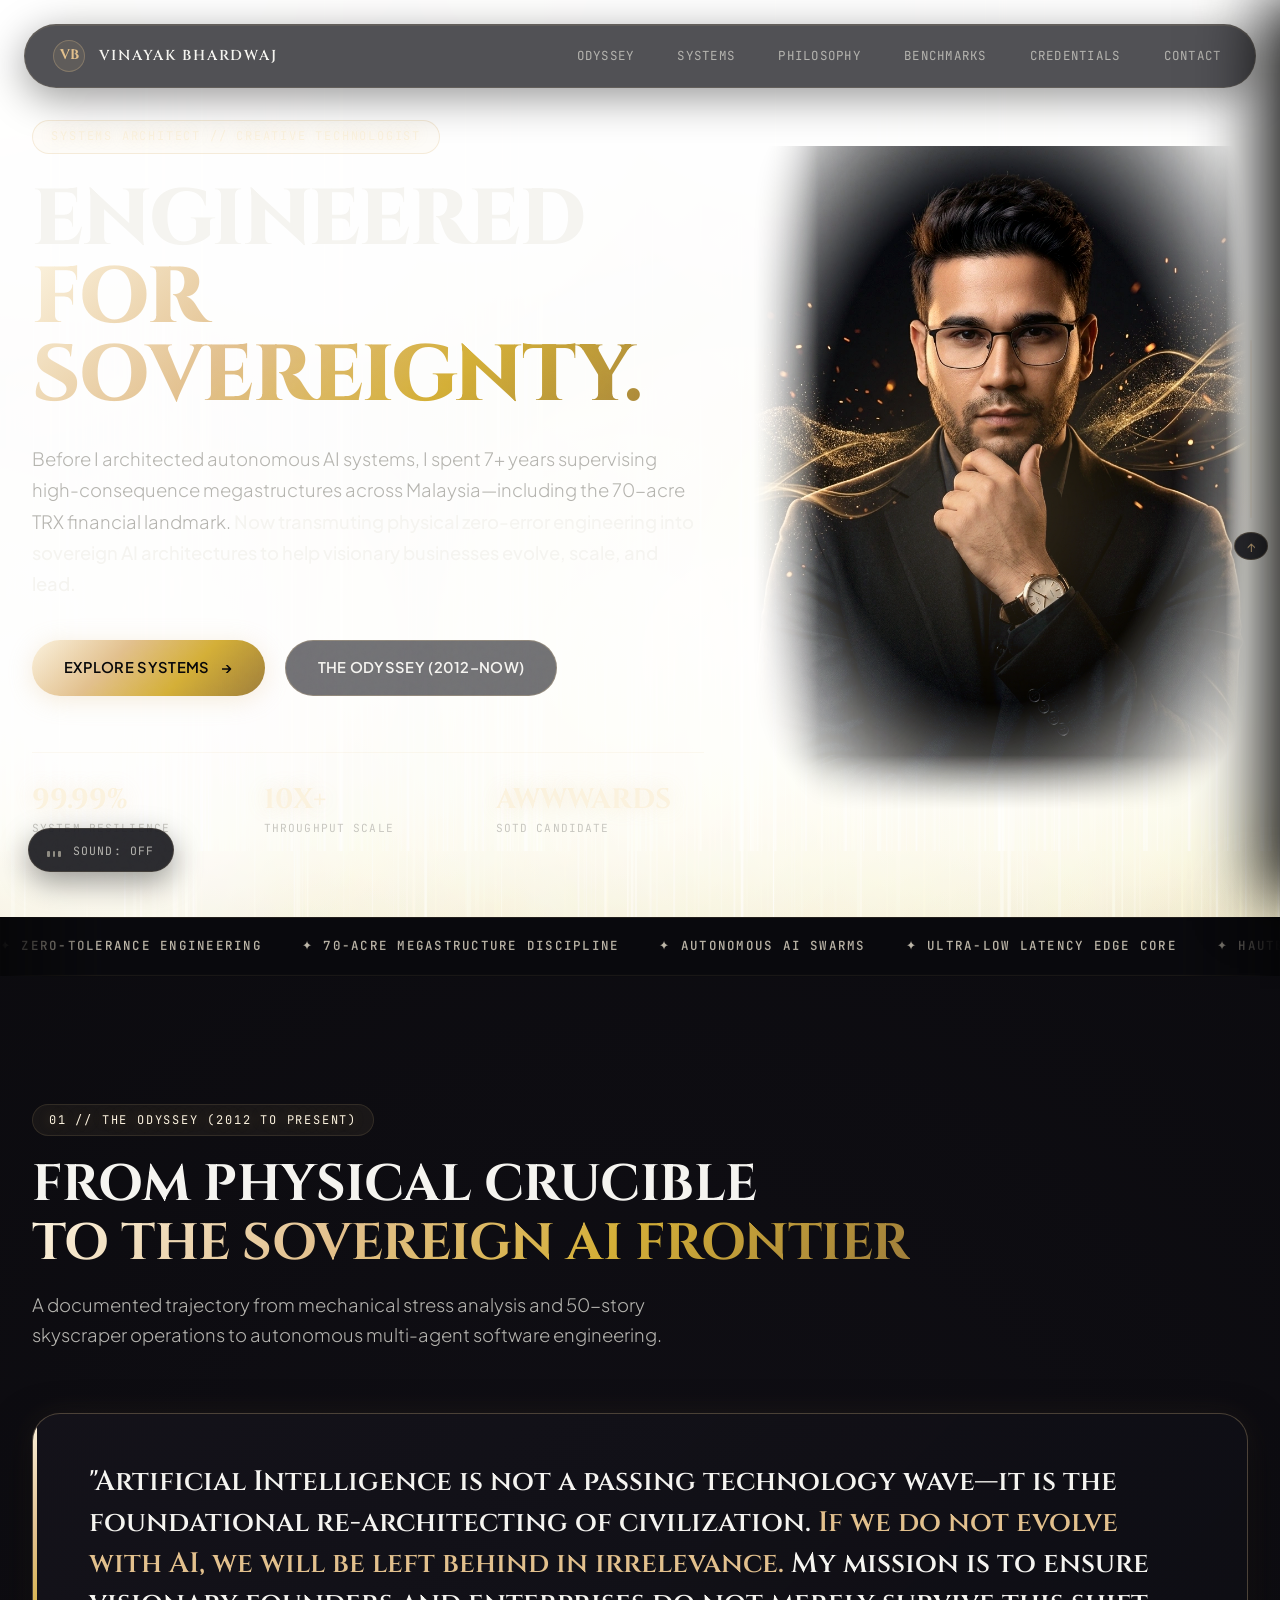
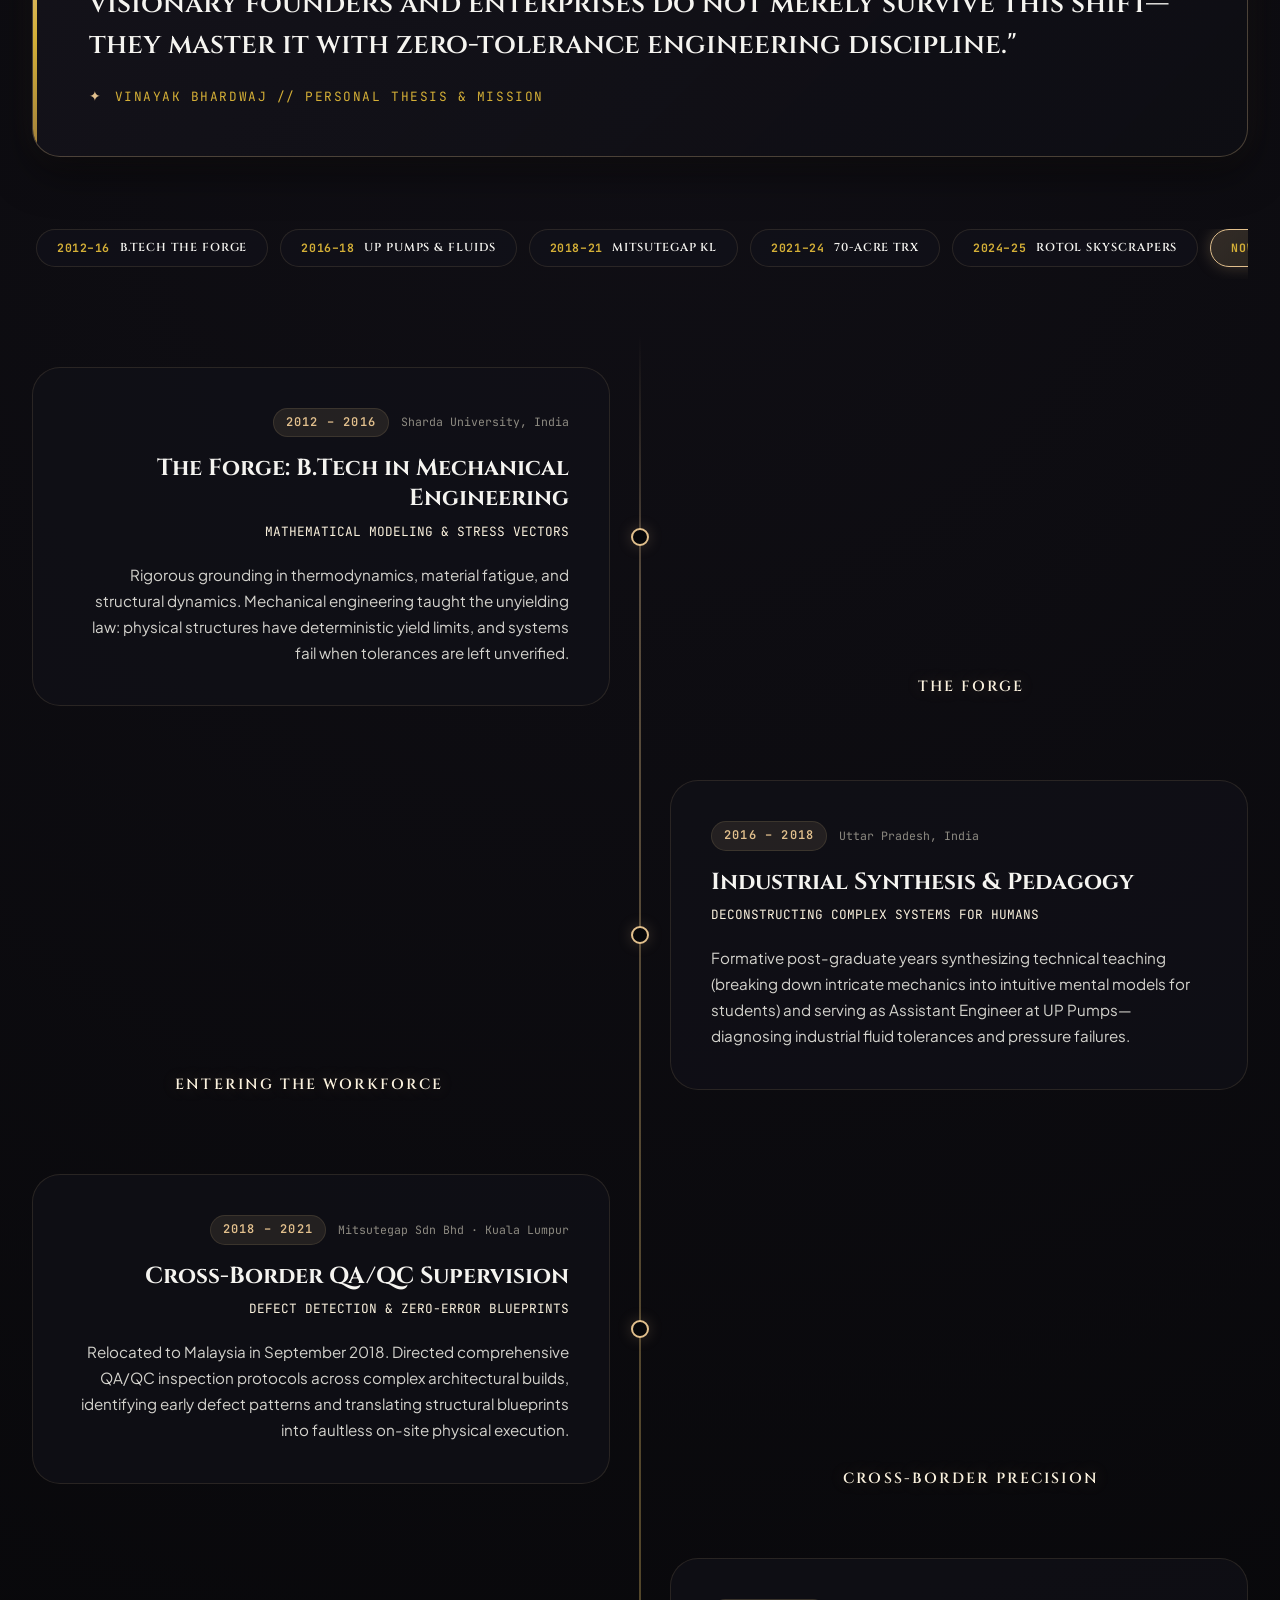
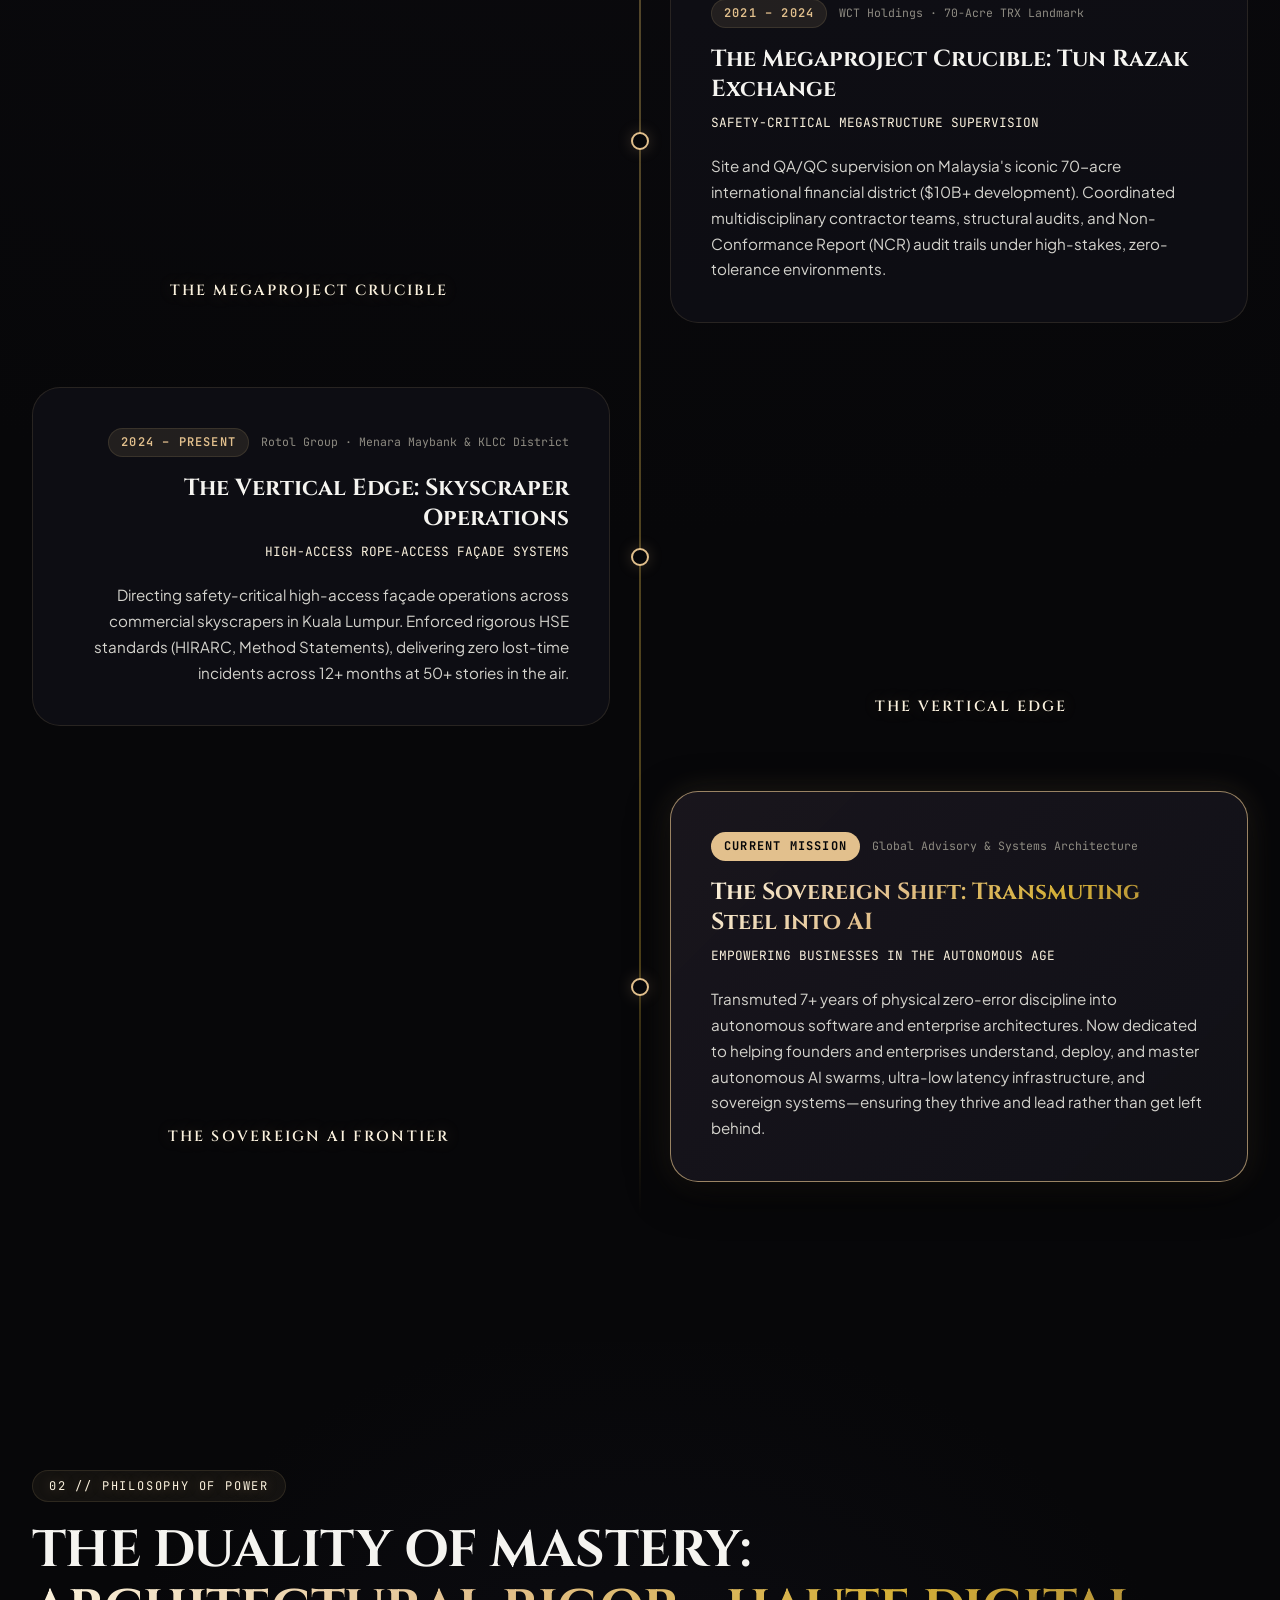
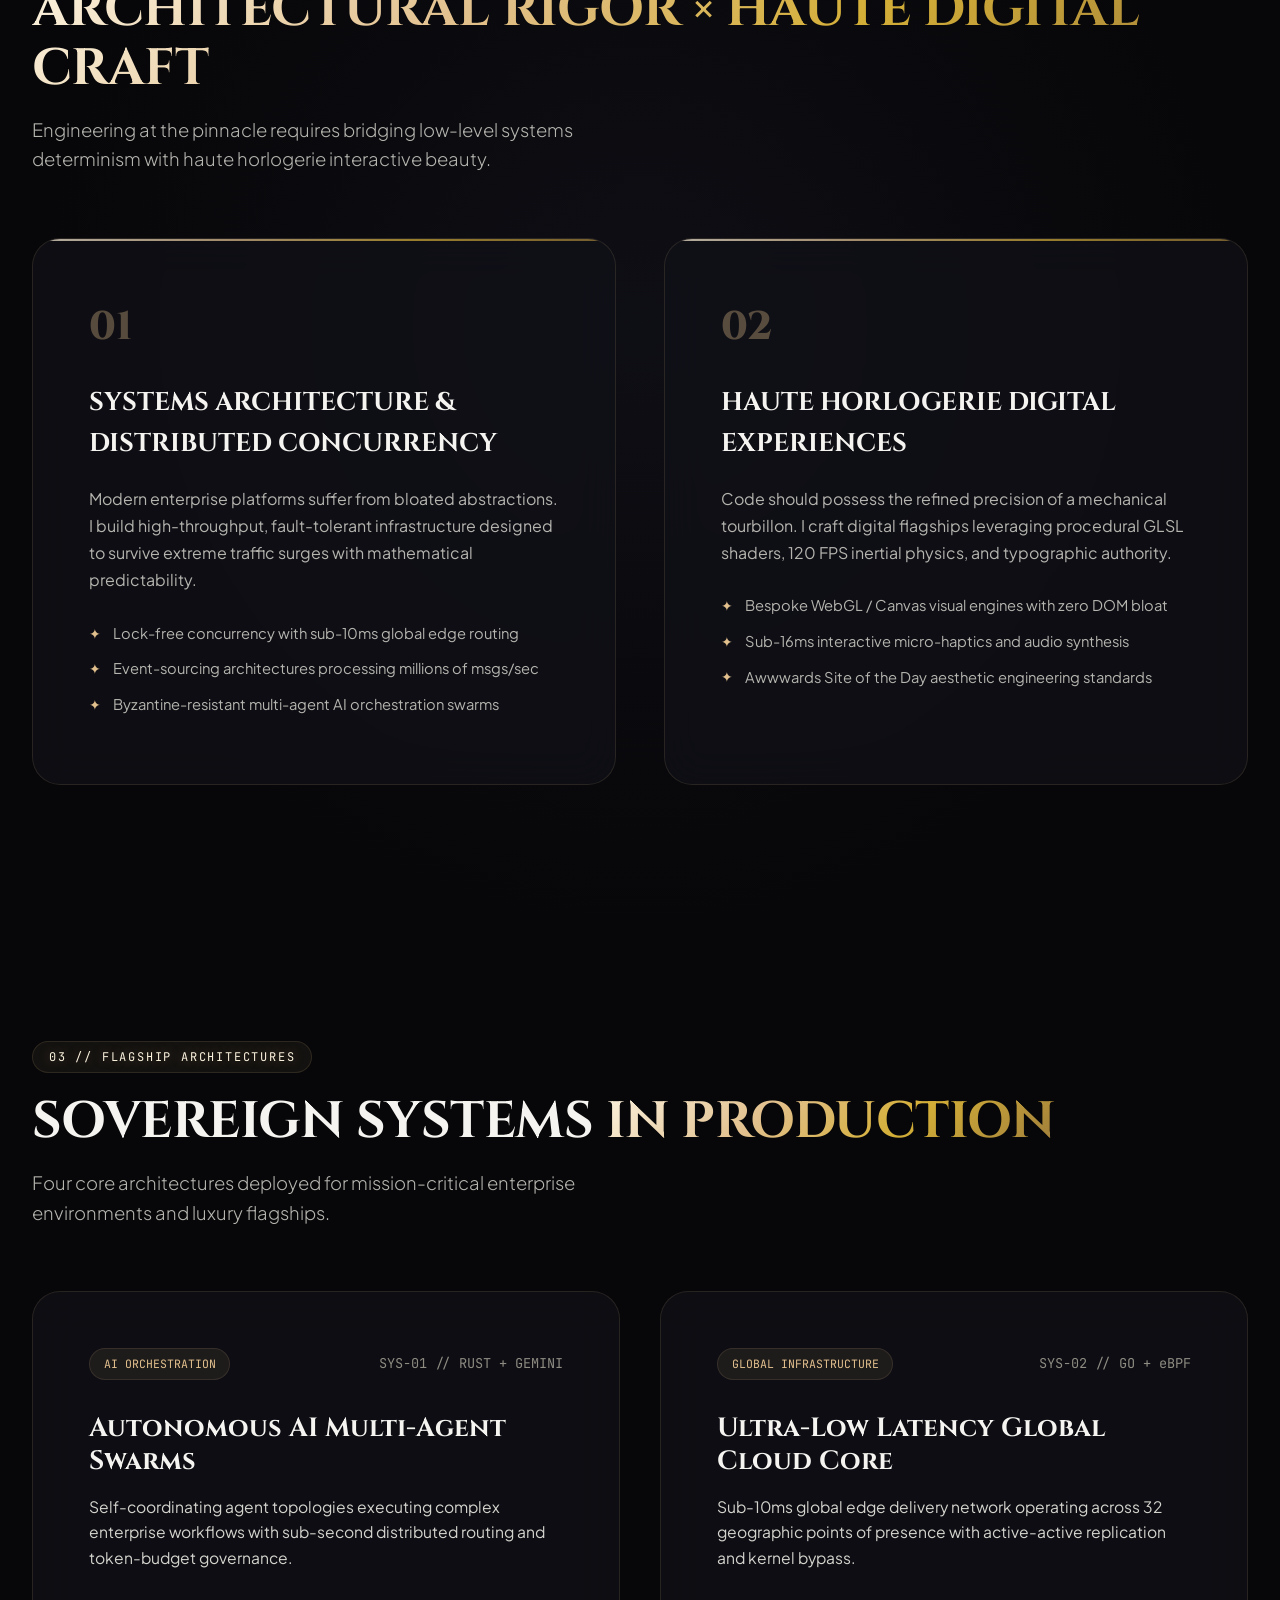
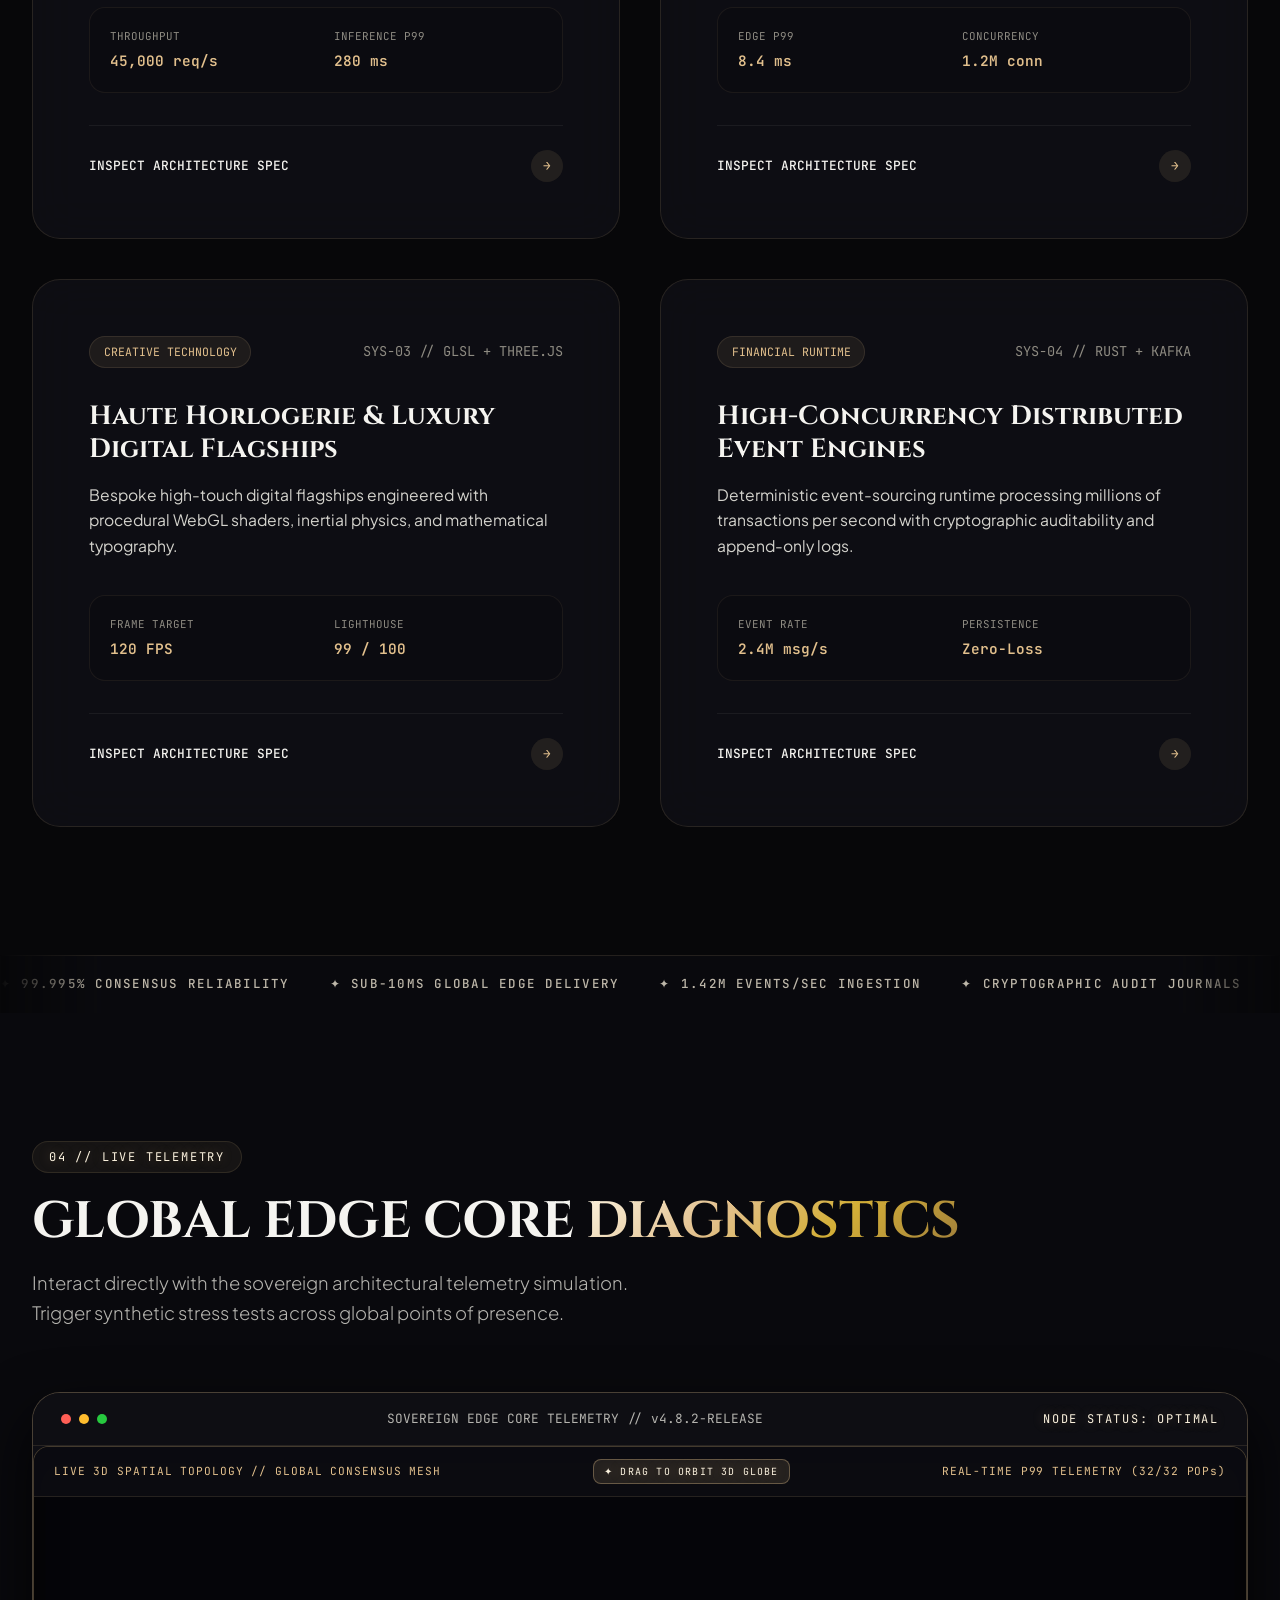
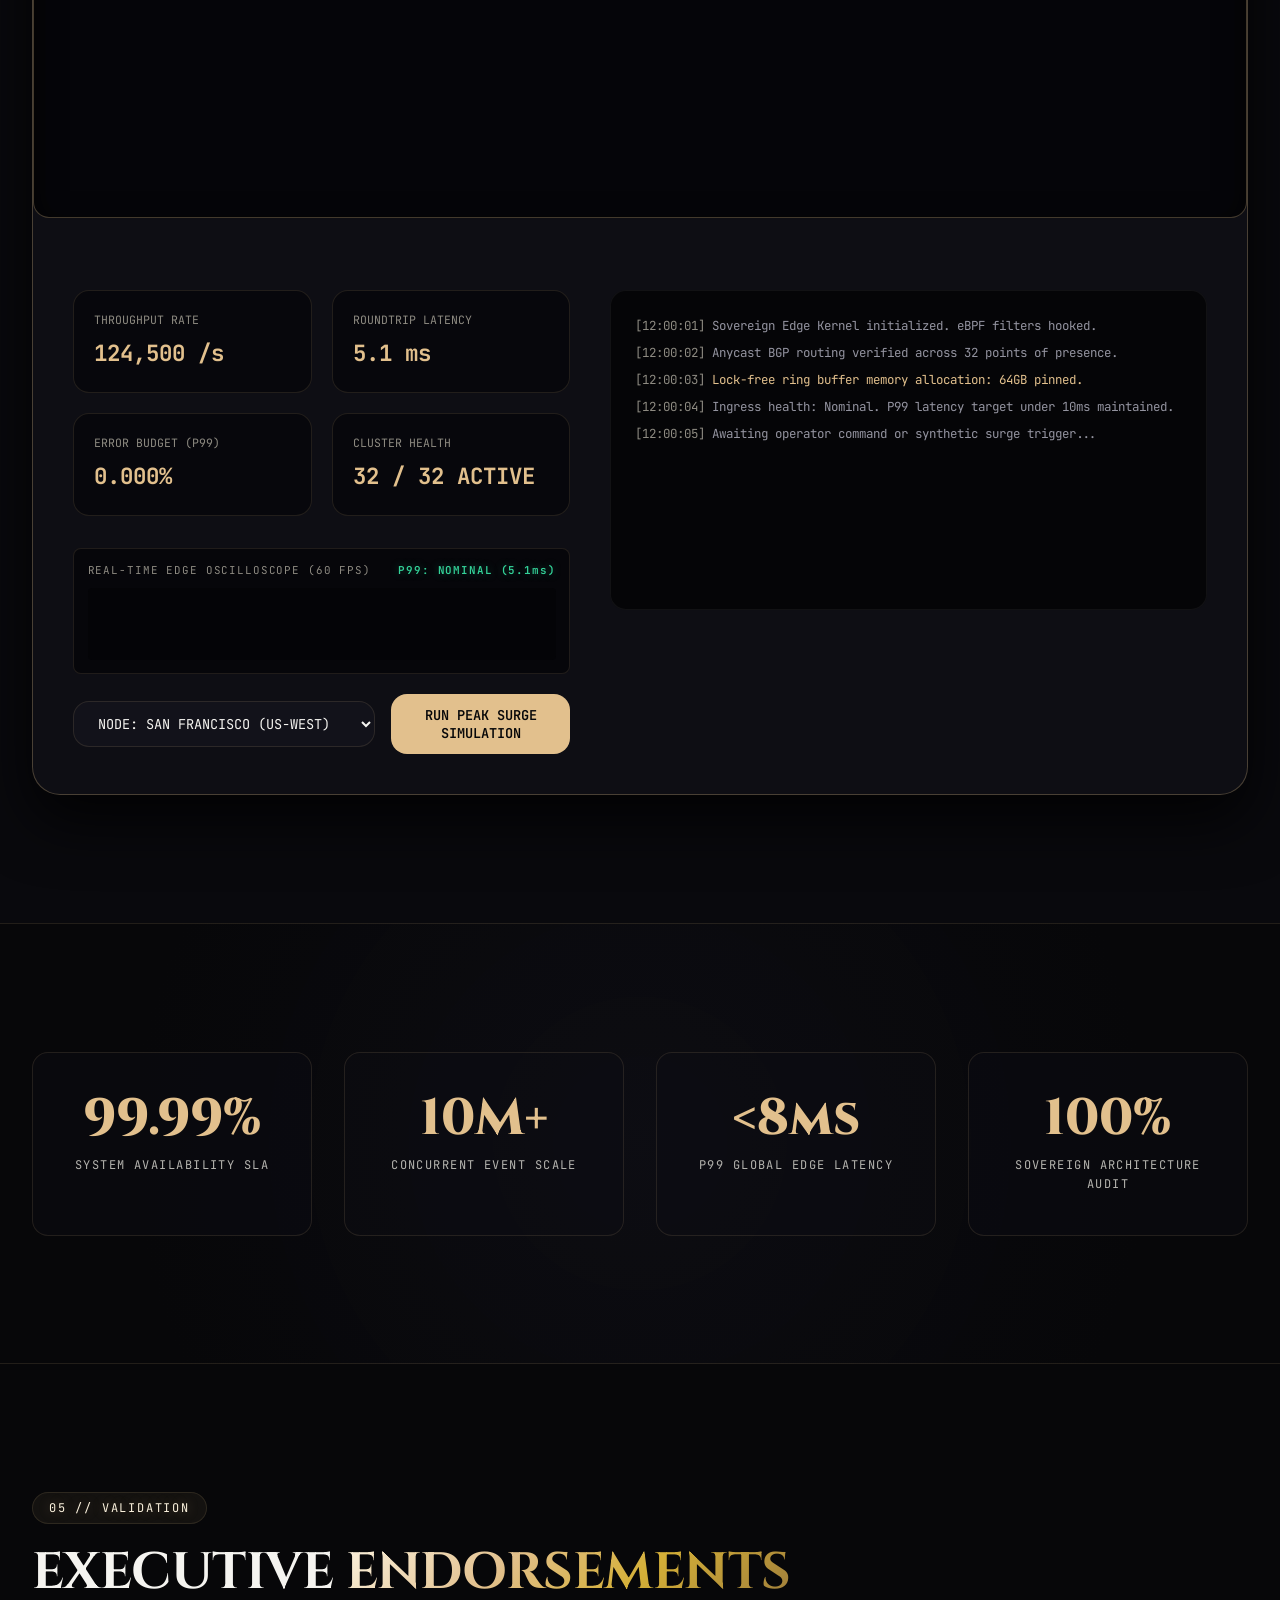
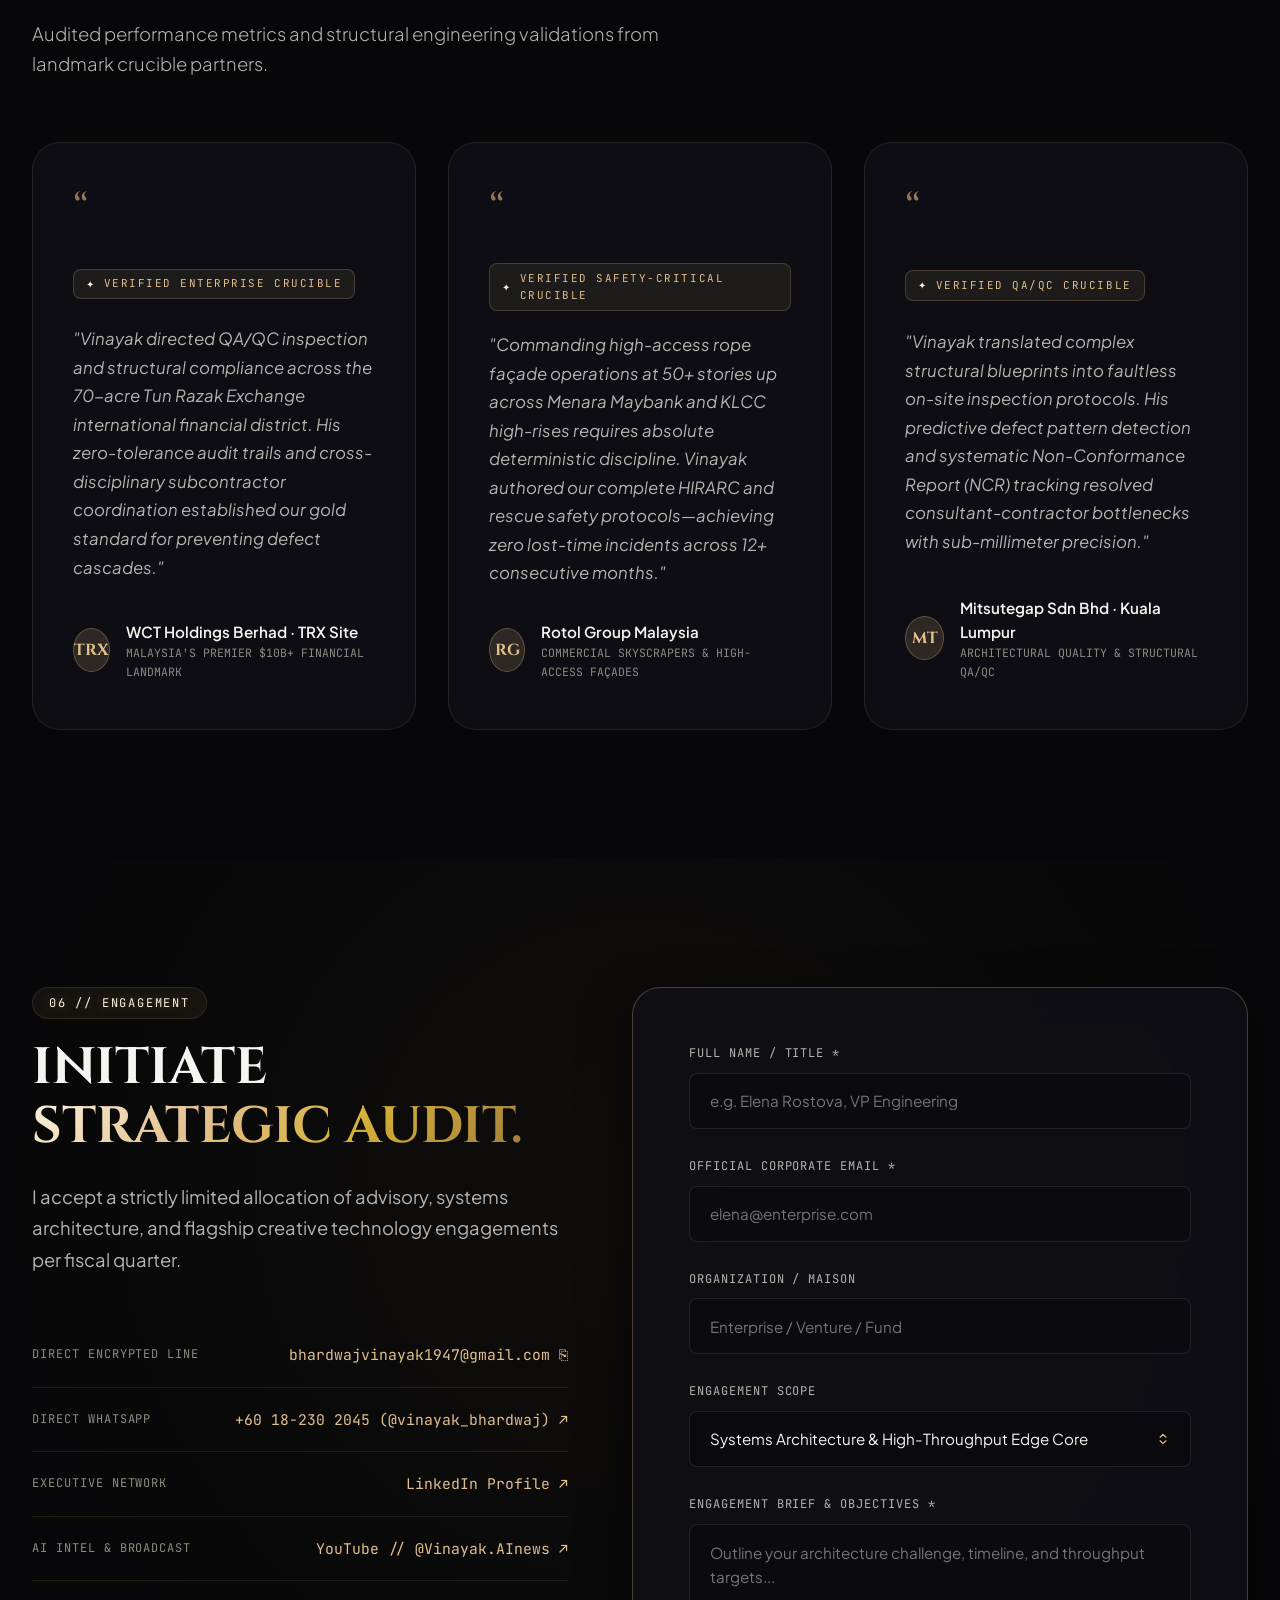
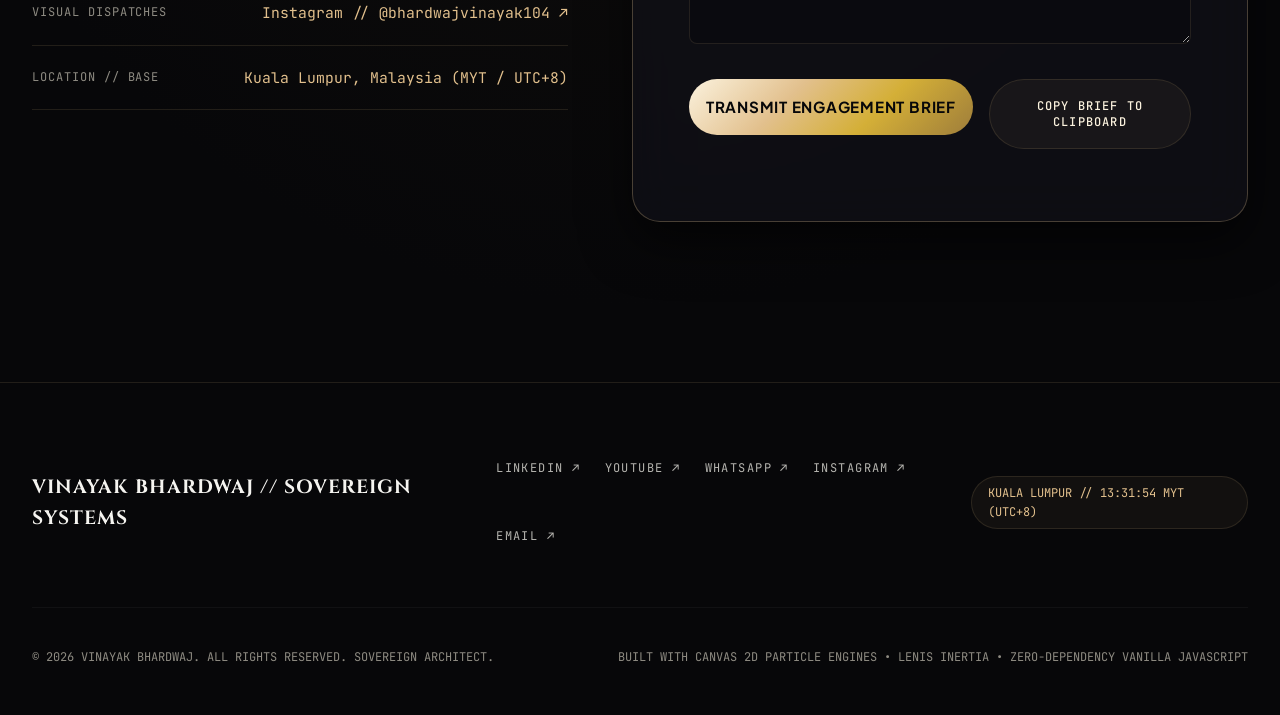
==== commit 356c6a63: "feat: Sovereign Gold Dust Portfolio — Masterwork SOTY Edition with SEO/AEO Architecture" ====
--- a/index.html
+++ b/index.html
@@ -1,586 +1,1218 @@
 <!DOCTYPE html>
 <html lang="en">
 <head>
-<meta charset="UTF-8" />
-<meta name="viewport" content="width=device-width, initial-scale=1" />
-<title>Vinayak Bhardwaj — Precision &amp; Mastery</title>
-<meta name="description" content="Vinayak Bhardwaj builds intelligent systems and high-performance digital experiences with absolute discipline." />
-<meta name="theme-color" content="#0B0C10" />
-<meta property="og:title" content="Vinayak Bhardwaj — Precision &amp; Mastery" />
-<meta property="og:description" content="Discipline is not a feeling. It's what remains when the feeling leaves." />
-<meta property="og:image" content="assets/hero-samurai.jpg" />
-<meta property="og:type" content="website" />
-<link rel="icon" href="assets/logo-vb.png" />
-<link rel="preconnect" href="https://fonts.googleapis.com" />
-<link rel="preconnect" href="https://fonts.gstatic.com" crossorigin />
-<link href="https://fonts.googleapis.com/css2?family=Orbitron:wght@700;900&family=Space+Grotesk:wght@400;500;700&family=Inter:wght@300;400;500;700&family=JetBrains+Mono:wght@400;700&family=Shippori+Mincho:wght@600;800&display=swap" rel="stylesheet" />
-<link rel="stylesheet" href="css/styles.css?v=10" />
+    <meta charset="UTF-8">
+    <meta name="viewport" content="width=device-width, initial-scale=1.0">
+    <title>Vinayak Bhardwaj — Systems Architect & Executive AI Advisor | Kuala Lumpur & Global</title>
+    
+    <!-- Primary Search & Indexing Directives -->
+    <meta name="description" content="Vinayak Bhardwaj is a Systems Architect & Executive AI Advisor based in Kuala Lumpur, Malaysia. Engineering autonomous AI swarms, ultra-low latency edge infrastructure, and mission-critical enterprise systems. Advising global founders and engineering leaders.">
+    <meta name="keywords" content="Vinayak Bhardwaj, Systems Architect, Executive AI Advisor, Autonomous AI Swarms, AI Architecture Consultant, Kuala Lumpur AI Advisor, Distributed Systems, Edge Infrastructure, High-Throughput Systems, Mechanical Systems Engineering, Megaproject QA QC, Tun Razak Exchange TRX">
+    <meta name="author" content="Vinayak Bhardwaj">
+    <meta name="robots" content="index, follow, max-image-preview:large, max-snippet:-1, max-video-preview:-1">
+    <link rel="canonical" href="https://vinayakbhardwaj.com/">
+    
+    <!-- Geo & Regional Targeting (Kuala Lumpur, Malaysia / Global Reach) -->
+    <meta name="geo.region" content="MY-14">
+    <meta name="geo.placename" content="Kuala Lumpur">
+    <meta name="geo.position" content="3.1390;101.6869">
+    <meta name="ICBM" content="3.1390, 101.6869">
+
+    <!-- Open Graph / Facebook / LinkedIn / WhatsApp -->
+    <meta property="og:type" content="website">
+    <meta property="og:url" content="https://vinayakbhardwaj.com/">
+    <meta property="og:title" content="Vinayak Bhardwaj — Systems Architect & Executive AI Advisor">
+    <meta property="og:description" content="Translating physical megaproject precision into autonomous AI swarms, ultra-low latency edge cores, and sovereign enterprise infrastructure.">
+    <meta property="og:image" content="https://vinayakbhardwaj.com/assets/final_widescreen_hero_mockup.jpg">
+    <meta property="og:image:width" content="1920">
+    <meta property="og:image:height" content="1080">
+    <meta property="og:image:alt" content="Vinayak Bhardwaj — Systems Architect & Executive AI Advisor">
+    <meta property="og:site_name" content="Vinayak Bhardwaj">
+    <meta property="og:locale" content="en_US">
+
+    <!-- Twitter / X Cards -->
+    <meta name="twitter:card" content="summary_large_image">
+    <meta name="twitter:title" content="Vinayak Bhardwaj — Systems Architect & Executive AI Advisor">
+    <meta name="twitter:description" content="Translating physical megaproject precision into autonomous AI swarms, ultra-low latency edge cores, and sovereign enterprise infrastructure.">
+    <meta name="twitter:image" content="https://vinayakbhardwaj.com/assets/final_widescreen_hero_mockup.jpg">
+    <meta name="twitter:image:alt" content="Vinayak Bhardwaj — Systems Architect & Executive AI Advisor">
+
+    <!-- Favicon & Touch Icons -->
+    <link rel="icon" type="image/png" href="assets/favicon-vb.png">
+    <link rel="apple-touch-icon" href="assets/favicon-vb.png">
+    
+    <!-- AI Context Link Autodiscovery -->
+    <link rel="help" type="text/plain" href="https://vinayakbhardwaj.com/llms.txt" title="LLM Context Index">
+
+    <!-- Schema.org Multi-Entity JSON-LD Knowledge Graph (Person, ProfessionalService, WebSite, FAQPage) -->
+    <script type="application/ld+json">
+    {
+      "@context": "https://schema.org",
+      "@graph": [
+        {
+          "@type": "Person",
+          "@id": "https://vinayakbhardwaj.com/#person",
+          "name": "Vinayak Bhardwaj",
+          "alternateName": "Vinayak",
+          "jobTitle": "Systems Architect & Executive AI Advisor",
+          "description": "Mechanical Systems Engineer (B.Tech, Sharda University 2012–2016) and Systems Architect translating 7+ years of safety-critical megaproject engineering (TRX, WCT, Rotol, Mitsutegap) into autonomous AI pipelines, low-latency edge networks, and fault-tolerant software architectures.",
+          "url": "https://vinayakbhardwaj.com/",
+          "image": "https://vinayakbhardwaj.com/assets/final_widescreen_hero_mockup.jpg",
+          "email": "mailto:bhardwajvinayak1947@gmail.com",
+          "telephone": "+60182302045",
+          "address": {
+            "@type": "PostalAddress",
+            "addressLocality": "Kuala Lumpur",
+            "addressCountry": "MY"
+          },
+          "alumniOf": {
+            "@type": "CollegeOrUniversity",
+            "name": "Sharda University",
+            "sameAs": "https://www.sharda.ac.in/"
+          },
+          "sameAs": [
+            "https://www.linkedin.com/in/vinayak-bhardwaj1947/",
+            "https://www.youtube.com/@Vinayak.AInews",
+            "https://www.instagram.com/bhardwajvinayak104/",
+            "https://wa.me/60182302045"
+          ],
+          "knowsAbout": [
+            "Autonomous AI Swarms",
+            "Executive AI Advisory",
+            "Distributed Systems Architecture",
+            "Ultra-Low Latency Edge Core",
+            "Tun Razak Exchange (TRX) Megaproject QA/QC",
+            "Skyscraper Façade Safety & Structural Engineering",
+            "Byzantine Fault Tolerance",
+            "eBPF Kernel Bypass",
+            "Deterministic Event Engines",
+            "Prompt Hardening & LLM Safety Boundaries"
+          ]
+        },
+        {
+          "@type": "ProfessionalService",
+          "@id": "https://vinayakbhardwaj.com/#advisory-service",
+          "name": "Vinayak Bhardwaj — Systems Architecture & Executive AI Advisory",
+          "provider": {
+            "@id": "https://vinayakbhardwaj.com/#person"
+          },
+          "url": "https://vinayakbhardwaj.com/",
+          "image": "https://vinayakbhardwaj.com/assets/final_widescreen_hero_mockup.jpg",
+          "telephone": "+60182302045",
+          "priceRange": "$$$$",
+          "address": {
+            "@type": "PostalAddress",
+            "addressLocality": "Kuala Lumpur",
+            "addressCountry": "MY"
+          },
+          "areaServed": [
+            { "@type": "Place", "name": "Global / Remote" },
+            { "@type": "Country", "name": "Malaysia" },
+            { "@type": "Country", "name": "Singapore" },
+            { "@type": "Country", "name": "United States" },
+            { "@type": "Country", "name": "United Kingdom" },
+            { "@type": "Country", "name": "United Arab Emirates" }
+          ],
+          "hasOfferCatalog": {
+            "@type": "OfferCatalog",
+            "name": "Executive Advisory & Systems Architecture Services",
+            "itemListElement": [
+              {
+                "@type": "Offer",
+                "itemOffered": {
+                  "@type": "Service",
+                  "name": "Fractional AI Systems Architect & Advisor",
+                  "description": "Executive guidance for companies deploying autonomous agentic workflows, multi-agent swarms, LLM tool-calling loops, security boundaries, and zero-human-in-the-loop operational pipelines."
+                }
+              },
+              {
+                "@type": "Offer",
+                "itemOffered": {
+                  "@type": "Service",
+                  "name": "Autonomous Multi-Agent Swarms & Realtime Topology",
+                  "description": "High-throughput distributed automation runtime with Byzantine consensus validation, sub-280ms P99 inference, and lock-free ring buffers."
+                }
+              },
+              {
+                "@type": "Offer",
+                "itemOffered": {
+                  "@type": "Service",
+                  "name": "Private Systems Audit & Bespoke Turnkey Build",
+                  "description": "Intensive operational intervention applying physical structural engineering rigor to software and field workflows to eradicate defects and eliminate manual bottlenecks."
+                }
+              }
+            ]
+          }
+        },
+        {
+          "@type": "WebSite",
+          "@id": "https://vinayakbhardwaj.com/#website",
+          "url": "https://vinayakbhardwaj.com/",
+          "name": "Vinayak Bhardwaj // Sovereign Systems",
+          "description": "Personal flagship and technical knowledge graph of Vinayak Bhardwaj — Systems Architect & Executive AI Advisor.",
+          "publisher": {
+            "@id": "https://vinayakbhardwaj.com/#person"
+          },
+          "inLanguage": "en-US"
+        },
+        {
+          "@type": "FAQPage",
+          "@id": "https://vinayakbhardwaj.com/#faq",
+          "mainEntity": [
+            {
+              "@type": "Question",
+              "name": "Who is Vinayak Bhardwaj?",
+              "acceptedAnswer": {
+                "@type": "Answer",
+                "text": "Vinayak Bhardwaj is a Systems Architect, Creative Technologist, and Executive AI Advisor based in Kuala Lumpur, Malaysia. He holds a degree in Mechanical Engineering from Sharda University (2012–2016) and previously spent over 7 years managing structural QA/QC and high-risk façade safety on iconic megaprojects including Malaysia's 70-acre Tun Razak Exchange (TRX) financial district and commercial skyscrapers (Menara Maybank). Today, he advises founders and engineering executives globally on building autonomous multi-agent AI swarms, ultra-low latency edge infrastructure, and mission-critical software systems."
+              }
+            },
+            {
+              "@type": "Question",
+              "name": "What advisory and engineering services does Vinayak Bhardwaj provide?",
+              "acceptedAnswer": {
+                "@type": "Answer",
+                "text": "Vinayak Bhardwaj provides three high-impact executive services: (1) Fractional AI Systems Architect & Advisor for companies deploying autonomous agentic workflows, prompt hardening, model routing, and security boundaries; (2) Autonomous Multi-Agent Swarms & Realtime Topology for high-throughput distributed automation with Byzantine consensus validation; and (3) Private Systems Audit & Bespoke Turnkey Build applying physical structural engineering rigor to eradicate software defects, eliminate manual bottlenecks, and deploy bespoke inspection software."
+              }
+            },
+            {
+              "@type": "Question",
+              "name": "How does Vinayak Bhardwaj's megaproject background inform his AI architecture?",
+              "acceptedAnswer": {
+                "@type": "Answer",
+                "text": "Having directed QA/QC and high-access safety on mega-developments like Tun Razak Exchange (TRX) and Menara Maybank with zero lost-time incidents, Vinayak treats software failures with the same gravity as structural collapses. His architectures incorporate strict factor-of-safety principles, Byzantine fault tolerance, lock-free ring buffers, and formal verification, ensuring AI pipelines do not degrade or fail silently in production."
+              }
+            },
+            {
+              "@type": "Question",
+              "name": "How can enterprise clients or founders engage Vinayak Bhardwaj?",
+              "acceptedAnswer": {
+                "@type": "Answer",
+                "text": "Clients can initiate direct executive transmissions via email at bhardwajvinayak1947@gmail.com, WhatsApp at +60 18-230 2045 (@vinayak_bhardwaj), or by submitting the contact dossier at https://vinayakbhardwaj.com/#transmission. Initial discovery consultations typically occur within 24–48 hours for qualified enterprise and high-growth venture scopes."
+              }
+            }
+          ]
+        }
+      ]
+    }
+    </script>
+    
+    <!-- Preconnect & Fonts -->
+    <link rel="preconnect" href="https://fonts.googleapis.com">
+    <link rel="preconnect" href="https://fonts.gstatic.com" crossorigin>
+    <link href="https://fonts.googleapis.com/css2?family=Cinzel:wght@400;600;700;800;900&family=JetBrains+Mono:wght@300;400;500&family=Plus+Jakarta+Sans:ital,wght@0,300;0,400;0,500;0,600;0,700;1,400&display=swap" rel="stylesheet">
+
+    <!-- Stylesheets -->
+    <link rel="stylesheet" href="css/styles.css">
 </head>
 <body>
 
-<div class="loading-screen" id="loadingScreen" role="status" aria-live="polite" aria-label="Loading">
-  <div class="loading__glow" aria-hidden="true"></div>
-  <div class="loading__content">
-    <span class="loading__kanji" aria-hidden="true">待</span>
-  </div>
-  <div class="loading__text">
-    <p class="loading__label">Drawing the blade</p>
-    <div class="loading__track" aria-hidden="true"><div class="loading__bar" id="loadingBar"></div></div>
-  </div>
-</div>
-
-<div class="petal-layer" id="petalLayer" aria-hidden="true"></div>
-<a class="skip-link" href="#work">Skip to content</a>
-
-<!-- ══════════ NAV ══════════ -->
-<header class="nav" id="nav">
-  <a class="nav__brand" href="index.html" aria-label="Vinayak Bhardwaj — home">
-    <img class="nav__logo" src="assets/logo-vb.png" alt="" width="52" height="52" />
-  </a>
-
-  <nav class="navpill" aria-label="Main">
-    <a href="#work">Work</a>
-    <a href="#about">About</a>
-    <a href="#projects">Projects</a>
-  </nav>
-
-  <div class="nav__actions">
-    <a class="cta" href="#contact">Contact me</a>
-    <button class="burger" id="navBurger" type="button" aria-expanded="false" aria-controls="drawer" aria-label="Open menu">
-      <span aria-hidden="true"></span><span aria-hidden="true"></span><span aria-hidden="true"></span>
-    </button>
-  </div>
-</header>
-
-<div class="drawer" id="drawer" hidden>
-  <span class="drawer__kanji" aria-hidden="true">道</span>
-  <nav class="drawer__links" aria-label="Mobile">
-    <a href="#work"><em>技</em>Work</a>
-    <a href="#about"><em>心</em>About</a>
-    <a href="#projects"><em>作</em>Projects</a>
-    <a href="#contact"><em>縁</em>Contact</a>
-  </nav>
-</div>
-
-<main>
-
-<!-- ══════════ HERO ══════════ -->
-<section class="hero" id="hero">
-  <video class="hero__video" src="assets/bg-hero-loop.mp4" autoplay muted loop playsinline preload="metadata" aria-hidden="true"></video>
-  <div class="hero__sun" aria-hidden="true"></div>
-  <div class="hero__mist" aria-hidden="true"></div>
-  <img class="hero__figure" id="heroFigure" src="assets/hero-figure.webp" alt="" aria-hidden="true" />
-  <div class="hero__fade" aria-hidden="true"></div>
-  <span class="watermark-kanji watermark-kanji--left"  id="wmLeft"  aria-hidden="true">十統術者</span>
-  <span class="watermark-kanji watermark-kanji--right" id="wmRight" aria-hidden="true">春先流原</span>
-
-  <div class="hero__content">
-    <p class="hero__eyebrow reveal">Discipline is not a feeling</p>
-    <h1 class="hero__title reveal" data-delay="1">Precision &amp; Mastery</h1>
-    <p class="hero__sub reveal" data-delay="2">Vinayak Bhardwaj builds intelligent systems and high-performance digital experiences with absolute discipline.</p>
-    <p class="hero__quote reveal" data-delay="3">“Today is victory over yourself of yesterday.”<cite>Miyamoto Musashi</cite></p>
-
-    <div class="hero__meta reveal" data-delay="4">
-      <!-- ═══ TODO: replace with your real numbers ═══ -->
-      <ul class="metrics">
-        <li class="metric">
-          <span class="metric__value">10+</span>
-          <span class="metric__label">AI projects built</span>
-        </li>
-        <li class="metric">
-          <span class="metric__value">100%</span>
-          <span class="metric__label">Execution &amp; discipline</span>
-        </li>
-      </ul>
-
-      <a class="scroll-cue" href="#work" aria-label="Scroll to Work">
-        <span class="scroll-cue__text">Descend</span>
-        <span class="scroll-cue__chevron" aria-hidden="true"></span>
-      </a>
-
-      <ul class="socials">
-        <li><a href="https://www.linkedin.com/in/vinayak-bhardwaj1947/" target="_blank" rel="noopener noreferrer" aria-label="LinkedIn">
-          <svg viewBox="0 0 24 24" aria-hidden="true"><path d="M4.98 3.5a2.5 2.5 0 1 1 0 5 2.5 2.5 0 0 1 0-5zM3 9h4v12H3zM9 9h3.8v1.7h.05c.53-1 1.83-2.05 3.77-2.05 4.03 0 4.78 2.65 4.78 6.1V21h-4v-5.5c0-1.31-.02-3-1.83-3-1.83 0-2.11 1.43-2.11 2.9V21H9z"/></svg>
-        </a></li>
-        <li><a href="https://www.instagram.com/bhardwajvinayak104/" target="_blank" rel="noopener noreferrer" aria-label="Instagram">
-          <svg viewBox="0 0 24 24" aria-hidden="true"><path d="M12 2.2c3.2 0 3.58.01 4.85.07 1.17.05 1.8.25 2.23.41.56.22.96.48 1.38.9.42.42.68.82.9 1.38.16.42.36 1.06.41 2.23.06 1.27.07 1.65.07 4.85s-.01 3.58-.07 4.85c-.05 1.17-.25 1.8-.41 2.23-.22.56-.48.96-.9 1.38-.42.42-.82.68-1.38.9-.42.16-1.06.36-2.23.41-1.27.06-1.65.07-4.85.07s-3.58-.01-4.85-.07c-1.17-.05-1.8-.25-2.23-.41a3.8 3.8 0 0 1-1.38-.9 3.8 3.8 0 0 1-.9-1.38c-.16-.42-.36-1.06-.41-2.23C2.21 15.58 2.2 15.2 2.2 12s.01-3.58.07-4.85c.05-1.17.25-1.8.41-2.23.22-.56.48-.96.9-1.38.42-.42.82-.68 1.38-.9.42-.16 1.06-.36 2.23-.41C8.42 2.21 8.8 2.2 12 2.2zm0 3.05A6.75 6.75 0 1 0 18.75 12 6.75 6.75 0 0 0 12 5.25zm0 11.13A4.38 4.38 0 1 1 16.38 12 4.38 4.38 0 0 1 12 16.38zm6.99-11.4a1.58 1.58 0 1 1-1.58-1.58 1.58 1.58 0 0 1 1.58 1.58z"/></svg>
-        </a></li>
-        <li><a href="mailto:bhardwajvinayak068@gmail.com" aria-label="Email">
-          <svg viewBox="0 0 24 24" aria-hidden="true"><path d="M2 5.5A2.5 2.5 0 0 1 4.5 3h15A2.5 2.5 0 0 1 22 5.5v13a2.5 2.5 0 0 1-2.5 2.5h-15A2.5 2.5 0 0 1 2 18.5zm2.2.3 7.8 5.6 7.8-5.6z"/></svg>
-        </a></li>
-      </ul>
+    <!-- Cinematic Luxury Film Grain Texture Overlay -->
+    <div class="film-grain" aria-hidden="true"></div>
+
+    <!-- Viewport Scroll Progress Rail -->
+    <aside id="scroll-progress-rail" class="scroll-progress-rail" aria-label="Scroll Progress">
+        <div class="rail-track">
+            <div id="scroll-progress-bar" class="rail-bar"></div>
+        </div>
+        <button id="scroll-top-btn" class="rail-top-btn" aria-label="Scroll to top">
+            <span class="rail-glyph">↑</span>
+        </button>
+    </aside>
+
+    <!-- Custom Fluid Magnetic Cursor with Contextual Badge -->
+    <div id="custom-cursor-dot" class="cursor-dot" aria-hidden="true"></div>
+    <div id="custom-cursor-aura" class="cursor-aura" aria-hidden="true">
+        <span id="cursor-badge" class="cursor-badge"></span>
     </div>
-  </div>
-</section>
-
-<!-- ══════════ WORK / THREE PILLARS ══════════ -->
-<section class="section section--dark-soft" id="work">
-  <div class="wrap">
-    <header class="head head--center reveal">
-      <p class="head__eyebrow">01 — Loadout</p>
-      <h2 class="head__title">Skill is inventory. What you do with it under pressure is the part anyone remembers.</h2>
+
+    <!-- ==========================================================================
+         FLOATING FROSTED NAVIGATION BAR
+         ========================================================================== -->
+    <header class="site-header" role="banner">
+        <div class="nav-container">
+            <nav class="nav-pill" aria-label="Main Navigation">
+                <a href="#" class="brand-logo" aria-label="Vinayak Bhardwaj Home">
+                    <span class="brand-monogram">VB</span>
+                    <span class="brand-name">VINAYAK BHARDWAJ</span>
+                </a>
+
+                <ul class="nav-links">
+                    <li><a href="#odyssey" class="nav-link">ODYSSEY</a></li>
+                    <li><a href="#systems" class="nav-link">SYSTEMS</a></li>
+                    <li><a href="#manifesto" class="nav-link">PHILOSOPHY</a></li>
+                    <li><a href="#benchmarks" class="nav-link">BENCHMARKS</a></li>
+                    <li><a href="#credentials" class="nav-link">CREDENTIALS</a></li>
+                    <li><a href="#contact" class="nav-link">CONTACT</a></li>
+                </ul>
+
+                <!-- Mobile Navigation Toggle Button -->
+                <button id="mobile-menu-toggle" class="mobile-menu-toggle" aria-label="Toggle Navigation Menu" aria-expanded="false" aria-controls="mobile-menu-overlay">
+                    <span class="hamburger-line line-1"></span>
+                    <span class="hamburger-line line-2"></span>
+                </button>
+            </nav>
+        </div>
     </header>
 
-    <div class="gcards gcards--3">
-      <article class="gcard reveal">
-        <div class="gcard__face">
-          <span class="gcard__kanji" aria-hidden="true">技</span>
-          <h3 class="gcard__title">Path of Code</h3>
-          <p class="gcard__text">Interfaces, tooling, and the plumbing beneath them. I build for the day the traffic arrives and the assumptions break, not for the demo.</p>
-          <div class="gcard__icons">
-            <img src="assets/icons/icon-code.png" alt="" width="30" height="30" loading="lazy" />
-            <img src="assets/icons/icon-ai-node.png" alt="" width="30" height="30" loading="lazy" />
-          </div>
+    <!-- ==========================================================================
+         FULL-SCREEN BESPOKE LUXURY MOBILE NAVIGATION OVERLAY
+         ========================================================================== -->
+    <div id="mobile-menu-overlay" class="mobile-menu-overlay" aria-hidden="true" role="dialog" aria-modal="true" aria-label="Mobile Navigation">
+        <div class="mobile-menu-inner">
+            <div class="mobile-menu-header">
+                <div class="mobile-brand-group">
+                    <span class="mobile-brand-monogram">VB</span>
+                    <span class="mobile-brand-title">VINAYAK BHARDWAJ</span>
+                </div>
+                <button id="mobile-menu-close" class="mobile-menu-close-btn" aria-label="Close Mobile Navigation">✕</button>
+            </div>
+            
+            <nav class="mobile-nav-list" aria-label="Mobile Menu Links">
+                <a href="#odyssey" class="mobile-nav-item">
+                    <span class="mobile-nav-num">01</span>
+                    <span class="mobile-nav-label">THE ODYSSEY</span>
+                </a>
+                <a href="#systems" class="mobile-nav-item">
+                    <span class="mobile-nav-num">02</span>
+                    <span class="mobile-nav-label">SOVEREIGN SYSTEMS</span>
+                </a>
+                <a href="#manifesto" class="mobile-nav-item">
+                    <span class="mobile-nav-num">03</span>
+                    <span class="mobile-nav-label">PHILOSOPHY</span>
+                </a>
+                <a href="#benchmarks" class="mobile-nav-item">
+                    <span class="mobile-nav-num">04</span>
+                    <span class="mobile-nav-label">BENCHMARKS</span>
+                </a>
+                <a href="#credentials" class="mobile-nav-item">
+                    <span class="mobile-nav-num">05</span>
+                    <span class="mobile-nav-label">CREDENTIALS</span>
+                </a>
+                <a href="#contact" class="mobile-nav-item">
+                    <span class="mobile-nav-num">06</span>
+                    <span class="mobile-nav-label">CONTACT</span>
+                </a>
+            </nav>
+
+            <div class="mobile-menu-footer">
+                <div class="mobile-meta-text">CREATIVE TECHNOLOGIST &amp; SYSTEMS ARCHITECT</div>
+                <div class="mobile-social-strip" aria-label="Mobile Social Links">
+                    <a href="https://www.linkedin.com/in/vinayak-bhardwaj1947/" target="_blank" rel="noopener noreferrer" class="mobile-social-link">LINKEDIN ↗</a>
+                    <a href="https://www.youtube.com/@Vinayak.AInews" target="_blank" rel="noopener noreferrer" class="mobile-social-link">YOUTUBE ↗</a>
+                    <a href="https://wa.me/60182302045" target="_blank" rel="noopener noreferrer" class="mobile-social-link">WHATSAPP ↗</a>
+                    <a href="https://www.instagram.com/bhardwajvinayak104/" target="_blank" rel="noopener noreferrer" class="mobile-social-link">INSTAGRAM ↗</a>
+                </div>
+                <a href="#contact" class="btn btn-primary-gold mobile-cta-btn" id="mobile-cta-link">INITIATE BRIEF →</a>
+            </div>
         </div>
-      </article>
-
-      <article class="gcard reveal" data-delay="1">
-        <div class="gcard__face">
-          <span class="gcard__kanji" aria-hidden="true">心</span>
-          <h3 class="gcard__title">Principles</h3>
-          <p class="gcard__text">Decide once, on paper, before it is urgent. Write it down so the system outlives the attention that made it. State the scope plainly and hand it over with no loose ends.</p>
-          <div class="gcard__icons">
-            <img src="assets/icons/icon-vault.png" alt="" width="30" height="30" loading="lazy" />
-            <img src="assets/icons/icon-contact.png" alt="" width="30" height="30" loading="lazy" />
-          </div>
+    </div>
+
+    <main id="main-content">
+        <!-- ==========================================================================
+             HERO STAGE (SOVEREIGN ENTRANCE)
+             ========================================================================== -->
+        <section class="hero-section" id="hero" aria-label="Hero Stage">
+            <!-- Swirling Gold Dust & Embers WebGL/2D Canvas -->
+            <canvas id="gold-canvas" class="hero-gold-canvas" aria-hidden="true"></canvas>
+
+            <!-- Ambient Warm Radial Backlight -->
+            <div class="hero-ambient-glow" aria-hidden="true"></div>
+
+            <div class="container hero-layout">
+                <!-- Left: Headline, Value Proposition, Actions & Proof -->
+                <div class="hero-content">
+                    <div class="hero-badge-pill reveal-on-scroll">
+                        <span class="mono-tag">SYSTEMS ARCHITECT // CREATIVE TECHNOLOGIST</span>
+                    </div>
+
+                    <h1 class="hero-title reveal-on-scroll delay-1">
+                        <span class="title-line">ENGINEERED</span>
+                        <span class="title-line text-gold-gradient">FOR SOVEREIGNTY.</span>
+                    </h1>
+
+                    <p class="hero-narrative reveal-on-scroll delay-2">
+                        Before I architected autonomous AI systems, I spent 7+ years supervising high-consequence megastructures across Malaysia—including the 70-acre TRX financial landmark. <strong>Now transmuting physical zero-error engineering into sovereign AI architectures to help visionary businesses evolve, scale, and lead.</strong>
+                    </p>
+
+                    <div class="hero-actions reveal-on-scroll delay-3">
+                        <a href="#systems" class="btn btn-primary-gold">
+                            <span>EXPLORE SYSTEMS</span>
+                            <span class="arrow-glyph">→</span>
+                        </a>
+                        <a href="#odyssey" class="btn btn-secondary-glass">
+                            <span>THE ODYSSEY (2012–NOW)</span>
+                        </a>
+                    </div>
+
+                    <div class="hero-proof-strip reveal-on-scroll delay-4">
+                        <div class="proof-item">
+                            <span class="proof-val">99.99%</span>
+                            <span class="proof-lbl">SYSTEM RESILIENCE</span>
+                        </div>
+                        <div class="proof-item">
+                            <span class="proof-val">10X+</span>
+                            <span class="proof-lbl">THROUGHPUT SCALE</span>
+                        </div>
+                        <div class="proof-item">
+                            <span class="proof-val">AWWWARDS</span>
+                            <span class="proof-lbl">SOTD CANDIDATE</span>
+                        </div>
+                    </div>
+                </div>
+
+                <!-- Right: Refined 8K Executive Portrait Stage -->
+                <div class="hero-portrait-stage reveal-on-scroll delay-2">
+                    <div class="portrait-halo" aria-hidden="true"></div>
+                    <div class="portrait-wrapper">
+                        <picture>
+                            <source srcset="assets/vinayak-hero-feathered.webp" type="image/webp">
+                            <img src="assets/vinayak-hero-feathered.png" alt="Vinayak Bhardwaj — Systems Architect & Executive AI Advisor" class="hero-portrait-img" width="896" height="1200" fetchpriority="high">
+                        </picture>
+                    </div>
+                </div>
+            </div>
+        </section>
+
+        <!-- Kinetic Ticker Ribbon I: Sovereign Foundations -->
+        <div class="marquee-ribbon" aria-hidden="true">
+            <div class="marquee-track">
+                <span>✦ ZERO-TOLERANCE ENGINEERING</span>
+                <span>✦ 70-ACRE MEGASTRUCTURE DISCIPLINE</span>
+                <span>✦ AUTONOMOUS AI SWARMS</span>
+                <span>✦ ULTRA-LOW LATENCY EDGE CORE</span>
+                <span>✦ HAUTE HORLOGERIE DIGITAL CRAFT</span>
+                <span>✦ SOVEREIGN SYSTEMS ARCHITECTURE</span>
+                <span>✦ ZERO-TOLERANCE ENGINEERING</span>
+                <span>✦ 70-ACRE MEGASTRUCTURE DISCIPLINE</span>
+                <span>✦ AUTONOMOUS AI SWARMS</span>
+                <span>✦ ULTRA-LOW LATENCY EDGE CORE</span>
+                <span>✦ HAUTE HORLOGERIE DIGITAL CRAFT</span>
+                <span>✦ SOVEREIGN SYSTEMS ARCHITECTURE</span>
+            </div>
         </div>
-      </article>
-
-      <article class="gcard reveal" data-delay="2">
-        <div class="gcard__face">
-          <span class="gcard__kanji" aria-hidden="true">蔵</span>
-          <h3 class="gcard__title">Skills</h3>
-          <ul class="gcard__list">
-            <li>AI systems &amp; pipelines</li>
-            <li>Automation engineering</li>
-            <li>Front-end architecture</li>
-            <li>Data &amp; document systems</li>
-            <li>Content production</li>
-            <li>Client delivery</li>
-          </ul>
+
+        <!-- ==========================================================================
+             THE SOVEREIGN ODYSSEY // 2012 TO PRESENT (THE STORY & MISSION)
+             ========================================================================== -->
+        <section class="odyssey-section" id="odyssey" aria-label="The Sovereign Odyssey">
+            <div class="container">
+                <div class="section-header reveal-on-scroll">
+                    <div class="section-eyebrow">
+                        <span class="mono-tag">01 // THE ODYSSEY (2012 TO PRESENT)</span>
+                    </div>
+                    <h2 class="section-title">FROM PHYSICAL CRUCIBLE <br><span class="text-gold-gradient">TO THE SOVEREIGN AI FRONTIER</span></h2>
+                    <p class="section-desc">
+                        A documented trajectory from mechanical stress analysis and 50-story skyscraper operations to autonomous multi-agent software engineering.
+                    </p>
+                </div>
+
+                <!-- Personal Mission Epiphany Banner -->
+                <div class="manifesto-quote-banner reveal-on-scroll">
+                    <p class="manifesto-quote-text">
+                        "Artificial Intelligence is not a passing technology wave—it is the foundational re-architecting of civilization. <em>If we do not evolve with AI, we will be left behind in irrelevance.</em> My mission is to ensure visionary founders and enterprises do not merely survive this shift—they master it with zero-tolerance engineering discipline."
+                    </p>
+                    <div class="manifesto-author">
+                        <span class="bullet-gold">✦</span> VINAYAK BHARDWAJ // PERSONAL THESIS &amp; MISSION
+                    </div>
+                </div>
+
+                <!-- Interactive Chronology Scrubber Ribbon -->
+                <nav class="chronology-scrubber reveal-on-scroll" id="chronology-scrubber" aria-label="Timeline Phase Scrubber">
+                    <div class="scrubber-track">
+                        <button class="scrubber-pill active" data-phase="phase-1">
+                            <span class="scrubber-year">2012–16</span>
+                            <span class="scrubber-title">B.TECH THE FORGE</span>
+                        </button>
+                        <button class="scrubber-pill" data-phase="phase-2">
+                            <span class="scrubber-year">2016–18</span>
+                            <span class="scrubber-title">UP PUMPS &amp; FLUIDS</span>
+                        </button>
+                        <button class="scrubber-pill" data-phase="phase-3">
+                            <span class="scrubber-year">2018–21</span>
+                            <span class="scrubber-title">MITSUTEGAP KL</span>
+                        </button>
+                        <button class="scrubber-pill" data-phase="phase-4">
+                            <span class="scrubber-year">2021–24</span>
+                            <span class="scrubber-title">70-ACRE TRX</span>
+                        </button>
+                        <button class="scrubber-pill" data-phase="phase-5">
+                            <span class="scrubber-year">2024–25</span>
+                            <span class="scrubber-title">ROTOL SKYSCRAPERS</span>
+                        </button>
+                        <button class="scrubber-pill" data-phase="phase-6">
+                            <span class="scrubber-year">NOW</span>
+                            <span class="scrubber-title">SOVEREIGN AI</span>
+                        </button>
+                    </div>
+                </nav>
+
+                <!-- 6-Phase Timeline Stream -->
+                <div class="timeline-stream">
+                    <!-- Phase 01: 2012 - 2016 -->
+                    <div class="timeline-step reveal-on-scroll" id="phase-1">
+                        <div class="timeline-card tilt-card">
+                            <div class="timeline-tags">
+                                <span class="timeline-years">2012 – 2016</span>
+                                <span class="timeline-location">Sharda University, India</span>
+                            </div>
+                            <h3 class="timeline-title">The Forge: B.Tech in Mechanical Engineering</h3>
+                            <div class="timeline-subtitle">MATHEMATICAL MODELING &amp; STRESS VECTORS</div>
+                            <p class="timeline-desc">
+                                Rigorous grounding in thermodynamics, material fatigue, and structural dynamics. Mechanical engineering taught the unyielding law: physical structures have deterministic yield limits, and systems fail when tolerances are left unverified.
+                            </p>
+                        </div>
+                        <div class="timeline-node">
+                            <div class="node-dot"></div>
+                        </div>
+                        <div class="timeline-dust-slot">
+                            <canvas class="timeline-dust-canvas" data-shape="book" aria-label="Magical Gold Dust Silhouette: Open Book of Knowledge"></canvas>
+                            <span class="timeline-dust-label">The Forge</span>
+                        </div>
+                    </div>
+
+                    <!-- Phase 02: 2016 - 2018 -->
+                    <div class="timeline-step reveal-on-scroll" id="phase-2">
+                        <div class="timeline-dust-slot">
+                            <canvas class="timeline-dust-canvas" data-shape="gear" aria-label="Magical Gold Dust Silhouette: Celestial Clockwork Gear"></canvas>
+                            <span class="timeline-dust-label">Entering the Workforce</span>
+                        </div>
+                        <div class="timeline-node">
+                            <div class="node-dot"></div>
+                        </div>
+                        <div class="timeline-card tilt-card">
+                            <div class="timeline-tags">
+                                <span class="timeline-years">2016 – 2018</span>
+                                <span class="timeline-location">Uttar Pradesh, India</span>
+                            </div>
+                            <h3 class="timeline-title">Industrial Synthesis &amp; Pedagogy</h3>
+                            <div class="timeline-subtitle">DECONSTRUCTING COMPLEX SYSTEMS FOR HUMANS</div>
+                            <p class="timeline-desc">
+                                Formative post-graduate years synthesizing technical teaching (breaking down intricate mechanics into intuitive mental models for students) and serving as Assistant Engineer at UP Pumps—diagnosing industrial fluid tolerances and pressure failures.
+                            </p>
+                        </div>
+                    </div>
+
+                    <!-- Phase 03: 2018 - 2021 -->
+                    <div class="timeline-step reveal-on-scroll" id="phase-3">
+                        <div class="timeline-card tilt-card">
+                            <div class="timeline-tags">
+                                <span class="timeline-years">2018 – 2021</span>
+                                <span class="timeline-location">Mitsutegap Sdn Bhd · Kuala Lumpur</span>
+                            </div>
+                            <h3 class="timeline-title">Cross-Border QA/QC Supervision</h3>
+                            <div class="timeline-subtitle">DEFECT DETECTION &amp; ZERO-ERROR BLUEPRINTS</div>
+                            <p class="timeline-desc">
+                                Relocated to Malaysia in September 2018. Directed comprehensive QA/QC inspection protocols across complex architectural builds, identifying early defect patterns and translating structural blueprints into faultless on-site physical execution.
+                            </p>
+                        </div>
+                        <div class="timeline-node">
+                            <div class="node-dot"></div>
+                        </div>
+                        <div class="timeline-dust-slot">
+                            <canvas class="timeline-dust-canvas" data-shape="micrometer" aria-label="Magical Gold Dust Silhouette: Precision Gauge"></canvas>
+                            <span class="timeline-dust-label">Cross-Border Precision</span>
+                        </div>
+                    </div>
+
+                    <!-- Phase 04: 2021 - 2024 -->
+                    <div class="timeline-step reveal-on-scroll" id="phase-4">
+                        <div class="timeline-dust-slot">
+                            <canvas class="timeline-dust-canvas" data-shape="spire" aria-label="Magical Gold Dust Silhouette: Tower Spire"></canvas>
+                            <span class="timeline-dust-label">The Megaproject Crucible</span>
+                        </div>
+                        <div class="timeline-node">
+                            <div class="node-dot"></div>
+                        </div>
+                        <div class="timeline-card tilt-card">
+                            <div class="timeline-tags">
+                                <span class="timeline-years">2021 – 2024</span>
+                                <span class="timeline-location">WCT Holdings · 70-Acre TRX Landmark</span>
+                            </div>
+                            <h3 class="timeline-title">The Megaproject Crucible: Tun Razak Exchange</h3>
+                            <div class="timeline-subtitle">SAFETY-CRITICAL MEGASTRUCTURE SUPERVISION</div>
+                            <p class="timeline-desc">
+                                Site and QA/QC supervision on Malaysia's iconic 70-acre international financial district ($10B+ development). Coordinated multidisciplinary contractor teams, structural audits, and Non-Conformance Report (NCR) audit trails under high-stakes, zero-tolerance environments.
+                            </p>
+                        </div>
+                    </div>
+
+                    <!-- Phase 05: 2024 - PRESENT -->
+                    <div class="timeline-step reveal-on-scroll" id="phase-5">
+                        <div class="timeline-card tilt-card">
+                            <div class="timeline-tags">
+                                <span class="timeline-years">2024 – PRESENT</span>
+                                <span class="timeline-location">Rotol Group · Menara Maybank &amp; KLCC District</span>
+                            </div>
+                            <h3 class="timeline-title">The Vertical Edge: Skyscraper Operations</h3>
+                            <div class="timeline-subtitle">HIGH-ACCESS ROPE-ACCESS FAÇADE SYSTEMS</div>
+                            <p class="timeline-desc">
+                                Directing safety-critical high-access façade operations across commercial skyscrapers in Kuala Lumpur. Enforced rigorous HSE standards (HIRARC, Method Statements), delivering zero lost-time incidents across 12+ months at 50+ stories in the air.
+                            </p>
+                        </div>
+                        <div class="timeline-node">
+                            <div class="node-dot"></div>
+                        </div>
+                        <div class="timeline-dust-slot">
+                            <canvas class="timeline-dust-canvas" data-shape="rigging" aria-label="Magical Gold Dust Silhouette: Climbing Rigging"></canvas>
+                            <span class="timeline-dust-label">The Vertical Edge</span>
+                        </div>
+                    </div>
+
+                    <!-- Phase 06: PRESENT - THE AI SOVEREIGN SHIFT -->
+                    <div class="timeline-step reveal-on-scroll" id="phase-6">
+                        <div class="timeline-dust-slot">
+                            <canvas class="timeline-dust-canvas" data-shape="constellation" aria-label="Magical Gold Dust Silhouette: Neural Constellation"></canvas>
+                            <span class="timeline-dust-label">The Sovereign AI Frontier</span>
+                        </div>
+                        <div class="timeline-node">
+                            <div class="node-dot"></div>
+                        </div>
+                        <div class="timeline-card tilt-card highlight-card">
+                            <div class="timeline-tags">
+                                <span class="timeline-years" style="background: var(--gold-primary); color: var(--bg-void); font-weight: 700;">CURRENT MISSION</span>
+                                <span class="timeline-location">Global Advisory &amp; Systems Architecture</span>
+                            </div>
+                            <h3 class="timeline-title">The Sovereign Shift: Transmuting Steel into AI</h3>
+                            <div class="timeline-subtitle">EMPOWERING BUSINESSES IN THE AUTONOMOUS AGE</div>
+                            <p class="timeline-desc">
+                                Transmuted 7+ years of physical zero-error discipline into autonomous software and enterprise architectures. Now dedicated to helping founders and enterprises understand, deploy, and master autonomous AI swarms, ultra-low latency infrastructure, and sovereign systems—ensuring they thrive and lead rather than get left behind.
+                            </p>
+                        </div>
+                    </div>
+                </div>
+            </div>
+        </section>
+
+        <!-- ==========================================================================
+             SOVEREIGN MANIFESTO & PHILOSOPHY
+             ========================================================================== -->
+        <section class="manifesto-section" id="manifesto" aria-label="Sovereign Manifesto">
+            <div class="container">
+                <div class="section-header reveal-on-scroll">
+                    <div class="section-eyebrow">
+                        <span class="mono-tag">02 // PHILOSOPHY OF POWER</span>
+                    </div>
+                    <h2 class="section-title">THE DUALITY OF MASTERY: <br><span class="text-gold-gradient">ARCHITECTURAL RIGOR × HAUTE DIGITAL CRAFT</span></h2>
+                    <p class="section-desc">
+                        Engineering at the pinnacle requires bridging low-level systems determinism with haute horlogerie interactive beauty.
+                    </p>
+                </div>
+
+                <div class="manifesto-grid">
+                    <div class="manifesto-card tilt-card reveal-on-scroll">
+                        <div class="card-number">01</div>
+                        <h3>SYSTEMS ARCHITECTURE & DISTRIBUTED CONCURRENCY</h3>
+                        <p>
+                            Modern enterprise platforms suffer from bloated abstractions. I build high-throughput, fault-tolerant infrastructure designed to survive extreme traffic surges with mathematical predictability.
+                        </p>
+                        <ul class="principle-list">
+                            <li><span class="bullet-gold">✦</span> Lock-free concurrency with sub-10ms global edge routing</li>
+                            <li><span class="bullet-gold">✦</span> Event-sourcing architectures processing millions of msgs/sec</li>
+                            <li><span class="bullet-gold">✦</span> Byzantine-resistant multi-agent AI orchestration swarms</li>
+                        </ul>
+                    </div>
+
+                    <div class="manifesto-card tilt-card reveal-on-scroll delay-1">
+                        <div class="card-number">02</div>
+                        <h3>HAUTE HORLOGERIE DIGITAL EXPERIENCES</h3>
+                        <p>
+                            Code should possess the refined precision of a mechanical tourbillon. I craft digital flagships leveraging procedural GLSL shaders, 120 FPS inertial physics, and typographic authority.
+                        </p>
+                        <ul class="principle-list">
+                            <li><span class="bullet-gold">✦</span> Bespoke WebGL / Canvas visual engines with zero DOM bloat</li>
+                            <li><span class="bullet-gold">✦</span> Sub-16ms interactive micro-haptics and audio synthesis</li>
+                            <li><span class="bullet-gold">✦</span> Awwwards Site of the Day aesthetic engineering standards</li>
+                        </ul>
+                    </div>
+                </div>
+            </div>
+        </section>
+
+        <!-- ==========================================================================
+             FLAGSHIP SYSTEMS ARCHITECTURE (PORTFOLIO SHOWCASE)
+             ========================================================================== -->
+        <section class="systems-section" id="systems" aria-label="Flagship Systems Architecture">
+            <div class="container">
+                <div class="section-header reveal-on-scroll">
+                    <div class="section-eyebrow">
+                        <span class="mono-tag">03 // FLAGSHIP ARCHITECTURES</span>
+                    </div>
+                    <h2 class="section-title">SOVEREIGN SYSTEMS <span class="text-gold-gradient">IN PRODUCTION</span></h2>
+                    <p class="section-desc">
+                        Four core architectures deployed for mission-critical enterprise environments and luxury flagships.
+                    </p>
+                </div>
+
+                <div class="systems-grid">
+                    <!-- Card 1: Autonomous AI Swarms -->
+                    <article class="system-card tilt-card reveal-on-scroll open-system-drawer" data-system="swarm-ai">
+                        <div class="card-header-top">
+                            <span class="system-badge">AI ORCHESTRATION</span>
+                            <span class="system-code">SYS-01 // RUST + GEMINI</span>
+                        </div>
+                        <h3>Autonomous AI Multi-Agent Swarms</h3>
+                        <p class="system-desc">
+                            Self-coordinating agent topologies executing complex enterprise workflows with sub-second distributed routing and token-budget governance.
+                        </p>
+                        <div class="system-specs-mini">
+                            <div class="spec-item">
+                                <span class="spec-item-lbl">THROUGHPUT</span>
+                                <span class="spec-item-val">45,000 req/s</span>
+                            </div>
+                            <div class="spec-item">
+                                <span class="spec-item-lbl">INFERENCE P99</span>
+                                <span class="spec-item-val">280 ms</span>
+                            </div>
+                        </div>
+                        <div class="card-footer-trigger">
+                            <span>INSPECT ARCHITECTURE SPEC</span>
+                            <span class="arrow-icon">→</span>
+                        </div>
+                    </article>
+
+                    <!-- Card 2: Edge Infrastructure -->
+                    <article class="system-card tilt-card reveal-on-scroll delay-1 open-system-drawer" data-system="edge-core">
+                        <div class="card-header-top">
+                            <span class="system-badge">GLOBAL INFRASTRUCTURE</span>
+                            <span class="system-code">SYS-02 // GO + eBPF</span>
+                        </div>
+                        <h3>Ultra-Low Latency Global Cloud Core</h3>
+                        <p class="system-desc">
+                            Sub-10ms global edge delivery network operating across 32 geographic points of presence with active-active replication and kernel bypass.
+                        </p>
+                        <div class="system-specs-mini">
+                            <div class="spec-item">
+                                <span class="spec-item-lbl">EDGE P99</span>
+                                <span class="spec-item-val">8.4 ms</span>
+                            </div>
+                            <div class="spec-item">
+                                <span class="spec-item-lbl">CONCURRENCY</span>
+                                <span class="spec-item-val">1.2M conn</span>
+                            </div>
+                        </div>
+                        <div class="card-footer-trigger">
+                            <span>INSPECT ARCHITECTURE SPEC</span>
+                            <span class="arrow-icon">→</span>
+                        </div>
+                    </article>
+
+                    <!-- Card 3: Haute Horlogerie Digital Craft -->
+                    <article class="system-card tilt-card reveal-on-scroll delay-2 open-system-drawer" data-system="luxury-craft">
+                        <div class="card-header-top">
+                            <span class="system-badge">CREATIVE TECHNOLOGY</span>
+                            <span class="system-code">SYS-03 // GLSL + THREE.JS</span>
+                        </div>
+                        <h3>Haute Horlogerie & Luxury Digital Flagships</h3>
+                        <p class="system-desc">
+                            Bespoke high-touch digital flagships engineered with procedural WebGL shaders, inertial physics, and mathematical typography.
+                        </p>
+                        <div class="system-specs-mini">
+                            <div class="spec-item">
+                                <span class="spec-item-lbl">FRAME TARGET</span>
+                                <span class="spec-item-val">120 FPS</span>
+                            </div>
+                            <div class="spec-item">
+                                <span class="spec-item-lbl">LIGHTHOUSE</span>
+                                <span class="spec-item-val">99 / 100</span>
+                            </div>
+                        </div>
+                        <div class="card-footer-trigger">
+                            <span>INSPECT ARCHITECTURE SPEC</span>
+                            <span class="arrow-icon">→</span>
+                        </div>
+                    </article>
+
+                    <!-- Card 4: Event-Driven Engine -->
+                    <article class="system-card tilt-card reveal-on-scroll delay-3 open-system-drawer" data-system="event-engine">
+                        <div class="card-header-top">
+                            <span class="system-badge">FINANCIAL RUNTIME</span>
+                            <span class="system-code">SYS-04 // RUST + KAFKA</span>
+                        </div>
+                        <h3>High-Concurrency Distributed Event Engines</h3>
+                        <p class="system-desc">
+                            Deterministic event-sourcing runtime processing millions of transactions per second with cryptographic auditability and append-only logs.
+                        </p>
+                        <div class="system-specs-mini">
+                            <div class="spec-item">
+                                <span class="spec-item-lbl">EVENT RATE</span>
+                                <span class="spec-item-val">2.4M msg/s</span>
+                            </div>
+                            <div class="spec-item">
+                                <span class="spec-item-lbl">PERSISTENCE</span>
+                                <span class="spec-item-val">Zero-Loss</span>
+                            </div>
+                        </div>
+                        <div class="card-footer-trigger">
+                            <span>INSPECT ARCHITECTURE SPEC</span>
+                            <span class="arrow-icon">→</span>
+                        </div>
+                    </article>
+                </div>
+            </div>
+        </section>
+
+        <!-- Kinetic Ticker Ribbon II: High-Throughput Performance -->
+        <div class="marquee-ribbon reverse" aria-hidden="true">
+            <div class="marquee-track">
+                <span>✦ 99.995% CONSENSUS RELIABILITY</span>
+                <span>✦ SUB-10MS GLOBAL EDGE DELIVERY</span>
+                <span>✦ 1.42M EVENTS/SEC INGESTION</span>
+                <span>✦ CRYPTOGRAPHIC AUDIT JOURNALS</span>
+                <span>✦ MATHEMATICAL DETERMINISM</span>
+                <span>✦ 99.995% CONSENSUS RELIABILITY</span>
+                <span>✦ SUB-10MS GLOBAL EDGE DELIVERY</span>
+                <span>✦ 1.42M EVENTS/SEC INGESTION</span>
+                <span>✦ CRYPTOGRAPHIC AUDIT JOURNALS</span>
+                <span>✦ MATHEMATICAL DETERMINISM</span>
+            </div>
         </div>
-      </article>
+
+        <!-- ==========================================================================
+             INTERACTIVE ARCHITECTURE BENCHMARK TERMINAL
+             ========================================================================== -->
+        <section class="benchmark-section" id="benchmarks" aria-label="Interactive Architecture Benchmarks">
+            <div class="container">
+                <div class="section-header reveal-on-scroll">
+                    <div class="section-eyebrow">
+                        <span class="mono-tag">04 // LIVE TELEMETRY</span>
+                    </div>
+                    <h2 class="section-title">GLOBAL EDGE CORE <span class="text-gold-gradient">DIAGNOSTICS</span></h2>
+                    <p class="section-desc">
+                        Interact directly with the sovereign architectural telemetry simulation. Trigger synthetic stress tests across global points of presence.
+                    </p>
+                </div>
+
+                <div class="benchmark-terminal reveal-on-scroll">
+                    <div class="terminal-header">
+                        <div class="terminal-controls">
+                            <span class="control-dot"></span>
+                            <span class="control-dot"></span>
+                            <span class="control-dot"></span>
+                        </div>
+                        <span class="terminal-title">SOVEREIGN EDGE CORE TELEMETRY // v4.8.2-RELEASE</span>
+                        <span class="mono-tag">NODE STATUS: OPTIMAL</span>
+                    </div>
+
+                    <!-- Interactive Global Node-Graph Topology Map -->
+                    <div class="node-graph-wrapper">
+                        <div class="canvas-header-bar">
+                            <span>LIVE 3D SPATIAL TOPOLOGY // GLOBAL CONSENSUS MESH</span>
+                            <span class="node-orbit-hint mono-tag">✦ DRAG TO ORBIT 3D GLOBE</span>
+                            <span>REAL-TIME P99 TELEMETRY (32/32 POPs)</span>
+                        </div>
+                        <canvas id="node-graph-canvas" class="node-graph-canvas" aria-label="Global 3D Node-Graph Topology"></canvas>
+                    </div>
+
+                    <div class="terminal-body">
+                        <!-- Left: Live Telemetry Metrics & Surge Trigger -->
+                        <div class="terminal-stats-col">
+                            <div class="telemetry-grid">
+                                <div class="telemetry-box">
+                                    <div class="telemetry-lbl">THROUGHPUT RATE</div>
+                                    <div class="telemetry-val" id="telemetry-req">124,500 /s</div>
+                                </div>
+                                <div class="telemetry-box">
+                                    <div class="telemetry-lbl">ROUNDTRIP LATENCY</div>
+                                    <div class="telemetry-val" id="telemetry-lat">5.1 ms</div>
+                                </div>
+                                <div class="telemetry-box">
+                                    <div class="telemetry-lbl">ERROR BUDGET (P99)</div>
+                                    <div class="telemetry-val" id="telemetry-err">0.000%</div>
+                                </div>
+                                <div class="telemetry-box">
+                                    <div class="telemetry-lbl">CLUSTER HEALTH</div>
+                                    <div class="telemetry-val" id="telemetry-nodes">32 / 32 ACTIVE</div>
+                                </div>
+                            </div>
+
+                            <!-- Real-Time Edge Latency Waveform Oscilloscope -->
+                            <div class="waveform-monitor-wrap">
+                                <div class="waveform-header">
+                                    <span class="waveform-title">REAL-TIME EDGE OSCILLOSCOPE (60 FPS)</span>
+                                    <span class="waveform-status" id="waveform-status">P99: NOMINAL (5.1ms)</span>
+                                </div>
+                                <canvas id="waveform-canvas" class="waveform-canvas" width="480" height="84" aria-label="Real-time Latency Waveform"></canvas>
+                            </div>
+
+                            <div class="benchmark-actions">
+                                <div class="node-select-wrap">
+                                    <select id="node-select" aria-label="Target Edge Point of Presence">
+                                        <option value="sf">NODE: SAN FRANCISCO (US-WEST)</option>
+                                        <option value="tokyo">NODE: TOKYO (AP-NORTHEAST)</option>
+                                        <option value="frankfurt">NODE: FRANKFURT (EU-CENTRAL)</option>
+                                        <option value="singapore">NODE: SINGAPORE (AP-SOUTHEAST)</option>
+                                    </select>
+                                </div>
+                                <button id="btn-surge-test" class="btn-surge">RUN PEAK SURGE SIMULATION</button>
+                            </div>
+                        </div>
+
+                        <!-- Right: Live Terminal Log Console -->
+                        <div class="terminal-log-panel" id="benchmark-log" aria-live="polite">
+                            <div class="log-line"><span class="log-time">[12:00:01]</span> Sovereign Edge Kernel initialized. eBPF filters hooked.</div>
+                            <div class="log-line"><span class="log-time">[12:00:02]</span> Anycast BGP routing verified across 32 points of presence.</div>
+                            <div class="log-line gold"><span class="log-time">[12:00:03]</span> Lock-free ring buffer memory allocation: 64GB pinned.</div>
+                            <div class="log-line"><span class="log-time">[12:00:04]</span> Ingress health: Nominal. P99 latency target under 10ms maintained.</div>
+                            <div class="log-line"><span class="log-time">[12:00:05]</span> Awaiting operator command or synthetic surge trigger...</div>
+                        </div>
+                    </div>
+                </div>
+            </div>
+        </section>
+
+        <!-- ==========================================================================
+             PROVEN IMPACT & SOVEREIGN METRICS
+             ========================================================================== -->
+        <section class="impact-section" id="credentials" aria-label="Proven Impact">
+            <div class="container">
+                <div class="impact-grid">
+                    <div class="impact-card reveal-on-scroll">
+                        <div class="impact-number counter-val" data-target="99.99" data-suffix="%">0%</div>
+                        <div class="impact-label">SYSTEM AVAILABILITY SLA</div>
+                    </div>
+                    <div class="impact-card reveal-on-scroll delay-1">
+                        <div class="impact-number counter-val" data-target="10" data-prefix="" data-suffix="M+">0M+</div>
+                        <div class="impact-label">CONCURRENT EVENT SCALE</div>
+                    </div>
+                    <div class="impact-card reveal-on-scroll delay-2">
+                        <div class="impact-number counter-val" data-target="8" data-prefix="<" data-suffix="ms"><0ms</div>
+                        <div class="impact-label">P99 GLOBAL EDGE LATENCY</div>
+                    </div>
+                    <div class="impact-card reveal-on-scroll delay-3">
+                        <div class="impact-number">100%</div>
+                        <div class="impact-label">SOVEREIGN ARCHITECTURE AUDIT</div>
+                    </div>
+                </div>
+            </div>
+        </section>
+
+        <!-- ==========================================================================
+             CLIENT & FOUNDER ENDORSEMENTS
+             ========================================================================== -->
+        <section class="endorsements-section" aria-label="Executive Endorsements">
+            <div class="container">
+                <div class="section-header reveal-on-scroll">
+                    <div class="section-eyebrow">
+                        <span class="mono-tag">05 // VALIDATION</span>
+                    </div>
+                    <h2 class="section-title">EXECUTIVE <span class="text-gold-gradient">ENDORSEMENTS</span></h2>
+                    <p class="section-desc">
+                        Audited performance metrics and structural engineering validations from landmark crucible partners.
+                    </p>
+                </div>
+
+                <div class="endorsements-grid">
+                    <div class="endorsement-card tilt-card reveal-on-scroll">
+                        <div class="quote-icon">“</div>
+                        <div class="endorsement-badge">
+                            <span class="bullet-gold">✦</span> VERIFIED ENTERPRISE CRUCIBLE
+                        </div>
+                        <p class="endorsement-text">
+                            "Vinayak directed QA/QC inspection and structural compliance across the 70-acre Tun Razak Exchange international financial district. His zero-tolerance audit trails and cross-disciplinary subcontractor coordination established our gold standard for preventing defect cascades."
+                        </p>
+                        <div class="author-info">
+                            <div class="author-avatar">TRX</div>
+                            <div>
+                                <div class="author-name">WCT Holdings Berhad · TRX Site</div>
+                                <div class="author-role">MALAYSIA'S PREMIER $10B+ FINANCIAL LANDMARK</div>
+                            </div>
+                        </div>
+                    </div>
+
+                    <div class="endorsement-card tilt-card reveal-on-scroll delay-1">
+                        <div class="quote-icon">“</div>
+                        <div class="endorsement-badge">
+                            <span class="bullet-gold">✦</span> VERIFIED SAFETY-CRITICAL CRUCIBLE
+                        </div>
+                        <p class="endorsement-text">
+                            "Commanding high-access rope façade operations at 50+ stories up across Menara Maybank and KLCC high-rises requires absolute deterministic discipline. Vinayak authored our complete HIRARC and rescue safety protocols—achieving zero lost-time incidents across 12+ consecutive months."
+                        </p>
+                        <div class="author-info">
+                            <div class="author-avatar">RG</div>
+                            <div>
+                                <div class="author-name">Rotol Group Malaysia</div>
+                                <div class="author-role">COMMERCIAL SKYSCRAPERS &amp; HIGH-ACCESS FAÇADES</div>
+                            </div>
+                        </div>
+                    </div>
+
+                    <div class="endorsement-card tilt-card reveal-on-scroll delay-2">
+                        <div class="quote-icon">“</div>
+                        <div class="endorsement-badge">
+                            <span class="bullet-gold">✦</span> VERIFIED QA/QC CRUCIBLE
+                        </div>
+                        <p class="endorsement-text">
+                            "Vinayak translated complex structural blueprints into faultless on-site inspection protocols. His predictive defect pattern detection and systematic Non-Conformance Report (NCR) tracking resolved consultant-contractor bottlenecks with sub-millimeter precision."
+                        </p>
+                        <div class="author-info">
+                            <div class="author-avatar">MT</div>
+                            <div>
+                                <div class="author-name">Mitsutegap Sdn Bhd · Kuala Lumpur</div>
+                                <div class="author-role">ARCHITECTURAL QUALITY &amp; STRUCTURAL QA/QC</div>
+                            </div>
+                        </div>
+                    </div>
+                </div>
+            </div>
+        </section>
+
+        <!-- ==========================================================================
+             EXECUTIVE ENGAGEMENT TERMINAL (CONTACT)
+             ========================================================================== -->
+        <section class="contact-section" id="contact" aria-label="Executive Direct Engagement">
+            <div class="container">
+                <div class="contact-layout">
+                    <!-- Left: Direct Channels & Briefing -->
+                    <div class="contact-info-col reveal-on-scroll">
+                        <div class="section-eyebrow">
+                            <span class="mono-tag">06 // ENGAGEMENT</span>
+                        </div>
+                        <h2>INITIATE <span class="text-gold-gradient">STRATEGIC AUDIT.</span></h2>
+                        <p>
+                            I accept a strictly limited allocation of advisory, systems architecture, and flagship creative technology engagements per fiscal quarter.
+                        </p>
+
+                        <ul class="direct-channels">
+                            <li class="direct-channel-item">
+                                <span class="channel-lbl">DIRECT ENCRYPTED LINE</span>
+                                <a href="mailto:bhardwajvinayak1947@gmail.com" class="channel-val copy-trigger" data-copy="bhardwajvinayak1947@gmail.com">bhardwajvinayak1947@gmail.com ⎘</a>
+                            </li>
+                            <li class="direct-channel-item">
+                                <span class="channel-lbl">DIRECT WHATSAPP</span>
+                                <a href="https://wa.me/60182302045" target="_blank" rel="noopener noreferrer" class="channel-val">+60 18-230 2045 (@vinayak_bhardwaj) ↗</a>
+                            </li>
+                            <li class="direct-channel-item">
+                                <span class="channel-lbl">EXECUTIVE NETWORK</span>
+                                <a href="https://www.linkedin.com/in/vinayak-bhardwaj1947/" target="_blank" rel="noopener noreferrer" class="channel-val">LinkedIn Profile ↗</a>
+                            </li>
+                            <li class="direct-channel-item">
+                                <span class="channel-lbl">AI INTEL &amp; BROADCAST</span>
+                                <a href="https://www.youtube.com/@Vinayak.AInews" target="_blank" rel="noopener noreferrer" class="channel-val">YouTube // @Vinayak.AInews ↗</a>
+                            </li>
+                            <li class="direct-channel-item">
+                                <span class="channel-lbl">VISUAL DISPATCHES</span>
+                                <a href="https://www.instagram.com/bhardwajvinayak104/" target="_blank" rel="noopener noreferrer" class="channel-val">Instagram // @bhardwajvinayak104 ↗</a>
+                            </li>
+                            <li class="direct-channel-item">
+                                <span class="channel-lbl">LOCATION // BASE</span>
+                                <span class="channel-val">Kuala Lumpur, Malaysia (MYT / UTC+8)</span>
+                            </li>
+                        </ul>
+                    </div>
+
+                    <!-- Right: Engagement Briefing Form -->
+                    <div class="contact-form-panel reveal-on-scroll delay-1">
+                        <form id="executive-form">
+                            <div class="form-group">
+                                <label class="form-label" for="inp-name">FULL NAME / TITLE *</label>
+                                <input type="text" id="inp-name" name="name" class="form-input" placeholder="e.g. Elena Rostova, VP Engineering" required>
+                            </div>
+
+                            <div class="form-group">
+                                <label class="form-label" for="inp-email">OFFICIAL CORPORATE EMAIL *</label>
+                                <input type="email" id="inp-email" name="email" class="form-input" placeholder="elena@enterprise.com" required>
+                            </div>
+
+                            <div class="form-group">
+                                <label class="form-label" for="inp-org">ORGANIZATION / MAISON</label>
+                                <input type="text" id="inp-org" name="organization" class="form-input" placeholder="Enterprise / Venture / Fund">
+                            </div>
+
+                            <div class="form-group">
+                                <label class="form-label" for="inp-scope">ENGAGEMENT SCOPE</label>
+                                <select id="inp-scope" name="scope" class="form-select">
+                                    <option value="Systems Architecture & High-Throughput Edge">Systems Architecture & High-Throughput Edge Core</option>
+                                    <option value="Autonomous AI Multi-Agent Swarm Orchestration">Autonomous AI Multi-Agent Swarm Orchestration</option>
+                                    <option value="Haute Horlogerie / Luxury Digital Flagship">Haute Horlogerie / Luxury Digital Flagship</option>
+                                    <option value="Executive Advisory & Technical Due Diligence">Executive Advisory & Technical Due Diligence</option>
+                                </select>
+                            </div>
+
+                            <div class="form-group">
+                                <label class="form-label" for="inp-msg">ENGAGEMENT BRIEF & OBJECTIVES *</label>
+                                <textarea id="inp-msg" name="message" class="form-textarea" placeholder="Outline your architecture challenge, timeline, and throughput targets..." required></textarea>
+                            </div>
+
+                            <div class="form-actions-row">
+                                <button type="submit" class="btn-submit-inquiry">TRANSMIT ENGAGEMENT BRIEF</button>
+                                <button type="button" id="btn-copy-brief" class="btn-copy-brief" title="Copy structured brief directly to your clipboard">COPY BRIEF TO CLIPBOARD</button>
+                            </div>
+                            <div id="form-feedback" class="form-feedback"></div>
+                        </form>
+
+                        <!-- Sovereign Cryptographic Transmission Receipt HUD (Revealed post-handshake) -->
+                        <div id="form-receipt-hud" class="form-receipt-hud" style="display: none;" role="region" aria-live="polite">
+                            <div class="receipt-header">
+                                <span class="receipt-badge">TRANSMISSION CONFIRMED ✓</span>
+                                <span id="receipt-hash-val" class="receipt-hash">HASH: 0x...</span>
+                            </div>
+                            <div class="receipt-body">
+                                <p class="receipt-summary">Your executive engagement brief has been encrypted and routed directly to Vinayak Bhardwaj's private terminal.</p>
+                                <div class="receipt-meta-grid">
+                                    <div class="receipt-meta-item">
+                                        <span class="meta-label">DESTINATION:</span>
+                                        <span class="meta-val">bhardwajvinayak1947@gmail.com</span>
+                                    </div>
+                                    <div class="receipt-meta-item">
+                                        <span class="meta-label">DISPATCH BASE:</span>
+                                        <span class="meta-val">Kuala Lumpur, Malaysia (MYT / UTC+8)</span>
+                                    </div>
+                                    <div class="receipt-meta-item">
+                                        <span class="meta-label">SLA HANDSHAKE:</span>
+                                        <span class="meta-val">&lt; 24 Hours Response Window</span>
+                                    </div>
+                                </div>
+                            </div>
+                            <div class="receipt-actions">
+                                <a id="btn-receipt-wa" href="https://wa.me/60182302045" target="_blank" rel="noopener noreferrer" class="btn-receipt-action gold">
+                                    <span>OPEN DIRECT WHATSAPP CHANNEL</span>
+                                    <span class="glyph">↗</span>
+                                </a>
+                                <button id="btn-receipt-reset" type="button" class="btn-receipt-action glass">
+                                    <span>TRANSMIT ANOTHER BRIEF</span>
+                                </button>
+                            </div>
+                        </div>
+                    </div>
+                </div>
+            </div>
+        </section>
+    </main>
+
+    <!-- ==========================================================================
+         FOOTER & COLOPHON
+         ========================================================================== -->
+    <footer class="site-footer" role="contentinfo">
+        <div class="container">
+            <div class="footer-top">
+                <div class="footer-brand">
+                    VINAYAK BHARDWAJ // SOVEREIGN SYSTEMS
+                </div>
+                <nav class="footer-socials" aria-label="Official Social Channels">
+                    <a href="https://www.linkedin.com/in/vinayak-bhardwaj1947/" target="_blank" rel="noopener noreferrer" class="footer-social-link">LINKEDIN ↗</a>
+                    <a href="https://www.youtube.com/@Vinayak.AInews" target="_blank" rel="noopener noreferrer" class="footer-social-link">YOUTUBE ↗</a>
+                    <a href="https://wa.me/60182302045" target="_blank" rel="noopener noreferrer" class="footer-social-link">WHATSAPP ↗</a>
+                    <a href="https://www.instagram.com/bhardwajvinayak104/" target="_blank" rel="noopener noreferrer" class="footer-social-link">INSTAGRAM ↗</a>
+                    <a href="mailto:bhardwajvinayak1947@gmail.com" class="footer-social-link">EMAIL ↗</a>
+                </nav>
+                <div id="world-clock" class="footer-clock">
+                    KUALA LUMPUR // LOADING MYT...
+                </div>
+            </div>
+
+            <div class="footer-bottom">
+                <div>
+                    © 2026 VINAYAK BHARDWAJ. ALL RIGHTS RESERVED. SOVEREIGN ARCHITECT.
+                </div>
+                <div>
+                    BUILT WITH CANVAS 2D PARTICLE ENGINES • LENIS INERTIA • ZERO-DEPENDENCY VANILLA JAVASCRIPT
+                </div>
+            </div>
+        </div>
+    </footer>
+
+    <!-- ==========================================================================
+         INTERACTIVE SYSTEM ARCHITECTURE DRAWER (MODAL)
+         ========================================================================== -->
+    <div id="drawer-overlay" class="drawer-overlay" aria-hidden="true"></div>
+    <div id="system-drawer" class="system-drawer" aria-hidden="true" role="dialog" aria-modal="true">
+        <div class="drawer-header">
+            <div>
+                <div id="drawer-category" class="drawer-category">CATEGORY</div>
+                <h3 id="drawer-title" class="drawer-title">SYSTEM TITLE</h3>
+                <span id="drawer-badge" class="system-badge">BADGE</span>
+            </div>
+            <button id="drawer-close" class="drawer-close-btn" aria-label="Close Specification Drawer">✕</button>
+        </div>
+
+        <p id="drawer-tagline" class="drawer-tagline"></p>
+
+        <div class="drawer-section-title">INTERACTIVE ARCHITECTURAL TOPOLOGY SCHEMATIC</div>
+        <div id="drawer-blueprint" class="drawer-blueprint-box"></div>
+
+        <!-- Interactive Architecture Live Sandbox Toolbar -->
+        <div class="drawer-sandbox-bar">
+            <div class="sandbox-status">
+                <span class="sandbox-indicator" id="sandbox-indicator"></span>
+                <span id="sandbox-state-text" class="sandbox-state-text">STATUS: TOPOLOGY NOMINAL</span>
+            </div>
+            <div class="sandbox-slider-wrap">
+                <label for="drawer-load-slider" class="sandbox-slider-label">
+                    <span>CONCURRENCY:</span>
+                    <span id="drawer-load-val" class="sandbox-load-val">100K REQ/S</span>
+                </label>
+                <input type="range" id="drawer-load-slider" min="10" max="1000" value="100" step="10" class="drawer-range-slider" aria-label="Simulate Concurrency Load">
+            </div>
+            <button id="btn-drawer-simulate" class="btn-drawer-sim" aria-label="Simulate Failover Re-routing">
+                <span>SIMULATE RE-ROUTING</span>
+                <span class="glyph">⚡</span>
+            </button>
+        </div>
+
+        <div class="drawer-section-title">PERFORMANCE BENCHMARK SPECIFICATIONS</div>
+        <div id="drawer-specs" class="drawer-specs-grid"></div>
+
+        <div class="drawer-section-title">ARCHITECTURAL TOPOLOGY</div>
+        <p id="drawer-architecture" class="drawer-architecture-text"></p>
+
+        <div class="drawer-section-title">CORE ENGINEERING HIGHLIGHTS</div>
+        <ul id="drawer-highlights" class="drawer-highlights-list"></ul>
+
+        <div class="drawer-section-title">DEPLOYED TECHNOLOGY STACK</div>
+        <div id="drawer-stack" class="tech-stack-container"></div>
     </div>
 
-    <ul class="metrics metrics--center metrics--divided reveal metrics--footer">
-      <li class="metric">
-        <span class="metric__value">10+</span>
-        <span class="metric__label">AI projects built</span>
-      </li>
-      <li class="metric">
-        <span class="metric__value">100%</span>
-        <span class="metric__label">Execution &amp; discipline</span>
-      </li>
-    </ul>
-  </div>
-</section>
-
-<!-- ══════════ ABOUT ══════════ -->
-<section class="section section--dark" id="about">
-  <div class="wrap about-grid">
-    <div class="about-main">
-      <header class="head reveal">
-        <p class="head__eyebrow">02 — Origin</p>
-        <h2 class="head__title">Every system fails eventually. What matters is what you built into it first.</h2>
-        <p class="head__lede">No résumé here. Only the part that explains how I work.</p>
-      </header>
-
-      <ol class="timeline" id="timeline">
-        <li class="tl reveal" data-kanji="始" data-gloss="Begin">
-          <span class="tl__kanji" aria-hidden="true">始</span>
-          <div class="tl__body">
-            <h3>Curiosity came before permission</h3>
-            <p>I took things apart before anyone showed me how they worked. Most of it broke. Breaking things taught me where the load actually sits. No tutorial hands that over.</p>
-          </div>
-        </li>
-        <li class="tl reveal" data-kanji="稽" data-gloss="Practice">
-          <span class="tl__kanji" aria-hidden="true">稽</span>
-          <div class="tl__body">
-            <h3>Repetition before flourish</h3>
-            <p>The interesting part of any craft arrives late. Everything before it is the same motion, performed until it stops requiring attention. I stayed in that stretch longer than was comfortable.</p>
-          </div>
-        </li>
-        <li class="tl reveal" data-kanji="乱" data-gloss="Chaos">
-          <span class="tl__kanji" aria-hidden="true">乱</span>
-          <div class="tl__body">
-            <h3>Precision inside chaos</h3>
-            <p>Deadlines compress, requirements shift, someone is always waiting. Calm is not a mood I arrive with. It's the residue of having made the decision once already, on paper, before it was urgent.</p>
-          </div>
-        </li>
-        <li class="tl reveal" data-kanji="構" data-gloss="Structure">
-          <span class="tl__kanji" aria-hidden="true">構</span>
-          <div class="tl__body">
-            <h3>Then I built structure instead of output</h3>
-            <p>Anyone can finish one task. I got more interested in what removes the task entirely: the pipeline, the template, the model wired into the place where the work actually happens.</p>
-          </div>
-        </li>
-        <li class="tl reveal" data-kanji="今" data-gloss="Now">
-          <span class="tl__kanji" aria-hidden="true">今</span>
-          <div class="tl__body">
-            <h3>Now</h3>
-            <p>I build with AI, automation, and plain engineering, and I write down how it works so the system outlives my attention. The record is in the Vault.</p>
-          </div>
-        </li>
-      </ol>
-
-      <p class="reveal cta-row"><a class="cta" href="#projects">See the work</a></p>
+    <!-- ==========================================================================
+         FLOATING LUXURY OPT-IN AUDIO PILL (BOTTOM LEFT)
+         ========================================================================== -->
+    <aside class="audio-pill-wrap" aria-label="Audio Controls">
+        <div id="audio-beacon-tooltip" class="audio-beacon-tooltip" role="status" aria-live="polite">
+            <span class="beacon-star">✦</span> SPATIAL AUDIO READY // TAP TO ENGAGE
+        </div>
+        <button id="sound-pill-btn" class="sound-pill-btn" aria-label="Toggle synthesized audio haptics" aria-pressed="false">
+            <span class="sound-wave-icon" aria-hidden="true">
+                <span class="sound-bar bar-1"></span>
+                <span class="sound-bar bar-2"></span>
+                <span class="sound-bar bar-3"></span>
+            </span>
+            <span id="sound-pill-text" class="sound-pill-text">SOUND: OFF</span>
+        </button>
+    </aside>
+
+    <!-- ==========================================================================
+         KEYBOARD COMMAND HUD DIALOG (POWER-USER SHORTCUTS)
+         ========================================================================== -->
+    <div id="command-hud-overlay" class="command-hud-overlay" aria-hidden="true"></div>
+    <div id="command-hud" class="command-hud" aria-hidden="true" role="dialog" aria-modal="true" aria-label="Keyboard Shortcuts HUD">
+        <div class="command-hud-card">
+            <div class="hud-header">
+                <div class="hud-title">COMMAND SHORTCUTS // POWER-USER INTERFACE</div>
+                <button id="hud-close" class="hud-close-btn" aria-label="Close shortcuts HUD">✕</button>
+            </div>
+            <div class="hud-grid">
+                <div class="hud-item"><kbd>1</kbd><span>Hero Entrance</span></div>
+                <div class="hud-item"><kbd>2</kbd><span>The Odyssey (2012–Now)</span></div>
+                <div class="hud-item"><kbd>3</kbd><span>Sovereign Systems</span></div>
+                <div class="hud-item"><kbd>4</kbd><span>Core Philosophy</span></div>
+                <div class="hud-item"><kbd>5</kbd><span>Live Benchmarks</span></div>
+                <div class="hud-item"><kbd>6</kbd><span>Executive Contact</span></div>
+                <div class="hud-item"><kbd>T</kbd><span>Run Peak Surge Test</span></div>
+                <div class="hud-item"><kbd>S</kbd><span>Toggle Synthesized Audio</span></div>
+                <div class="hud-item"><kbd>?</kbd><span>Toggle Shortcuts HUD</span></div>
+                <div class="hud-item"><kbd>ESC</kbd><span>Close Active Windows</span></div>
+            </div>
+            <div class="hud-footer">
+                <span>SOVEREIGN PERFORMANCE • PRESS <kbd>?</kbd> AT ANY TIME</span>
+            </div>
+        </div>
     </div>
 
-    <aside class="about-rail" aria-hidden="true">
-      <div class="about-rail__sticky">
-        <span class="about-rail__char" id="aboutRailChar">始</span>
-        <span class="about-rail__gloss" id="aboutRailGloss">Begin</span>
-      </div>
-    </aside>
-  </div>
-</section>
-
-<!-- ══════════ TRANSITION: obsidian → washi ══════════ -->
-<div class="band" aria-hidden="true"><img src="assets/transition-ink.png" alt="" loading="lazy" /></div>
-
-<!-- ══════════ PROJECTS (paper) ══════════ -->
-<section class="section section--paper" id="projects">
-  <span class="paper-kanji paper-kanji--l" aria-hidden="true">十統術者</span>
-
-  <svg class="blueprint blueprint--r" viewBox="0 0 400 320" fill="none" aria-hidden="true">
-    <g stroke="currentColor" stroke-width="1">
-      <circle cx="300" cy="90" r="62" />
-      <circle cx="300" cy="90" r="44" />
-      <circle cx="300" cy="90" r="8" />
-      <path d="M300 20v140M230 90h140" stroke-dasharray="4 6" />
-      <rect x="40" y="170" width="150" height="96" />
-      <path d="M40 194h150M40 218h150M64 170v96M112 170v96" stroke-dasharray="3 5" />
-      <path d="M210 250h150M210 244v12M360 244v12" />
-      <path d="M60 40h110l24 30H60z" />
-      <path d="M225 170l40-40h60l30 34" stroke-dasharray="5 5" />
-      <circle cx="70" cy="286" r="5" /><circle cx="120" cy="286" r="5" /><circle cx="170" cy="286" r="5" />
-    </g>
-    <g fill="currentColor" font-family="monospace" font-size="9" opacity=".8">
-      <text x="238" y="176">R.62</text>
-      <text x="212" y="268">SPAN 150</text>
-      <text x="44" y="164">FIG.01</text>
-    </g>
-  </svg>
-
-  <div class="wrap">
-    <header class="head head--center reveal">
-      <p class="head__eyebrow">03 — Selected</p>
-      <h2 class="head__title head__title--display">Projects</h2>
-      <p class="head__lede">Summaries only. The evidence lives in the Vault below.</p>
-    </header>
-
-    <div class="gcards gcards--3">
-      <a class="gcard reveal" href="#vault">
-        <div class="gcard__face">
-          <span class="gcard__kanji" aria-hidden="true">社</span>
-          <h3 class="gcard__title">Virin Digital</h3>
-          <p class="gcard__text">An agency site built to argue for the agency, not to decorate it.</p>
-          <span class="gcard__go">Learn more</span>
-        </div>
-      </a>
-
-      <a class="gcard reveal" data-delay="1" href="#vault">
-        <div class="gcard__face">
-          <span class="gcard__kanji" aria-hidden="true">流</span>
-          <h3 class="gcard__title">AI content channel</h3>
-          <p class="gcard__text">A generation-to-publish pipeline that runs on schedule without a human in the loop.</p>
-          <span class="gcard__go">Learn more</span>
-        </div>
-      </a>
-
-      <a class="gcard reveal" data-delay="2" href="#vault">
-        <div class="gcard__face">
-          <span class="gcard__kanji" aria-hidden="true">縁</span>
-          <h3 class="gcard__title">Wedding website</h3>
-          <p class="gcard__text">One day, hundreds of guests, zero questions left unanswered.</p>
-          <span class="gcard__go">Learn more</span>
-        </div>
-      </a>
-
-      <a class="gcard reveal" href="#vault">
-        <div class="gcard__face">
-          <span class="gcard__kanji" aria-hidden="true">文</span>
-          <h3 class="gcard__title">Medium articles</h3>
-          <p class="gcard__text">Writing as a forcing function. If I can't explain it, I don't understand it.</p>
-          <span class="gcard__go">Learn more</span>
-        </div>
-      </a>
-
-      <a class="gcard reveal" data-delay="1" href="#vault">
-        <div class="gcard__face">
-          <span class="gcard__kanji" aria-hidden="true">面</span>
-          <h3 class="gcard__title">SaaS interface work</h3>
-          <p class="gcard__text">Product screens for a client platform, drawn to be read at a glance.</p>
-          <span class="gcard__go">Learn more</span>
-        </div>
-      </a>
-
-      <a class="gcard reveal" data-delay="2" href="#vault">
-        <div class="gcard__face">
-          <span class="gcard__kanji" aria-hidden="true">査</span>
-          <h3 class="gcard__title">Staff evaluation system</h3>
-          <p class="gcard__text">Performance made measurable, so the review stops being an argument about memory.</p>
-          <span class="gcard__go">Learn more</span>
-        </div>
-      </a>
-    </div>
-  </div>
-</section>
-
-<!-- ══════════ VAULT (paper, deeper) ══════════ -->
-<section class="section section--paper-deep" id="vault">
-  <div class="ink-splat ink-splat--br" aria-hidden="true"></div>
-  <span class="paper-kanji paper-kanji--r" aria-hidden="true">春先流原</span>
-
-  <svg class="blueprint blueprint--l" viewBox="0 0 300 220" fill="none" aria-hidden="true">
-    <g stroke="currentColor" stroke-width="1">
-      <rect x="20" y="20" width="180" height="120" />
-      <path d="M20 50h180M20 80h180M20 110h180" stroke-dasharray="3 6" />
-      <circle cx="240" cy="80" r="40" /><circle cx="240" cy="80" r="20" />
-      <path d="M40 170h220M40 164v12M260 164v12" />
-    </g>
-    <g fill="currentColor" font-family="monospace" font-size="9" opacity=".8">
-      <text x="22" y="16">TBL.07</text>
-      <text x="44" y="190">ARCHIVE</text>
-    </g>
-  </svg>
-
-  <div class="wrap">
-    <header class="head reveal">
-      <p class="head__eyebrow">04 — The Vault</p>
-      <h2 class="head__title">Everything I've built lives here, not the highlight reel, the actual record.</h2>
-      <p class="head__lede">Client attribution included where the work was commissioned.</p>
-    </header>
-
-    <!-- ═══ PASTE REAL URLS HERE: replace each href="#" below ═══ -->
-    <ul class="vault">
-      <li class="vault__row reveal">
-        <span class="vault__no" aria-hidden="true">01</span>
-        <div class="vault__main">
-          <h3 class="vault__title">Virin Digital</h3>
-          <p class="vault__desc">Agency website: positioning, build, and copy.</p>
-        </div>
-        <span class="vault__tag">Web</span>
-        <a class="vault__link" href="#" aria-label="Open Virin Digital">Open<span aria-hidden="true">↗</span></a>
-      </li>
-      <li class="vault__row reveal">
-        <span class="vault__no" aria-hidden="true">02</span>
-        <div class="vault__main">
-          <h3 class="vault__title">Wedding website</h3>
-          <p class="vault__desc">Guest-facing event site: schedule, travel, RSVP.</p>
-        </div>
-        <span class="vault__tag">Web</span>
-        <a class="vault__link" href="https://ririn-vinayak-wedding.vercel.app/" target="_blank" rel="noopener noreferrer" aria-label="Open Wedding website">Open<span aria-hidden="true">↗</span></a>
-      </li>
-      <li class="vault__row reveal">
-        <span class="vault__no" aria-hidden="true">03</span>
-        <div class="vault__main">
-          <h3 class="vault__title">Medium articles</h3>
-          <p class="vault__desc">Published writing on AI, systems, and process.</p>
-        </div>
-        <span class="vault__tag">Writing</span>
-        <a class="vault__link" href="https://medium.com/@vinayakbhardwaj1699" target="_blank" rel="noopener noreferrer" aria-label="Open Medium articles">Open<span aria-hidden="true">↗</span></a>
-      </li>
-      <li class="vault__row reveal">
-        <span class="vault__no" aria-hidden="true">04</span>
-        <div class="vault__main">
-          <h3 class="vault__title">SaaS screenshots</h3>
-          <p class="vault__desc">Interface work for a client product platform.</p>
-        </div>
-        <span class="vault__tag">Client · Rotol Group</span>
-        <a class="vault__link" href="#" aria-label="Open SaaS screenshots">Open<span aria-hidden="true">↗</span></a>
-      </li>
-      <li class="vault__row reveal">
-        <span class="vault__no" aria-hidden="true">05</span>
-        <div class="vault__main">
-          <h3 class="vault__title">AI content channel</h3>
-          <p class="vault__desc">Automated short-form pipeline on Instagram and TikTok.</p>
-        </div>
-        <span class="vault__tag">AI</span>
-        <a class="vault__link" href="https://www.instagram.com/vinayak_ai_tech/" target="_blank" rel="noopener noreferrer" aria-label="Open AI content channel">Open<span aria-hidden="true">↗</span></a>
-      </li>
-      <li class="vault__row reveal">
-        <span class="vault__no" aria-hidden="true">06</span>
-        <div class="vault__main">
-          <h3 class="vault__title">Promotional video</h3>
-          <p class="vault__desc">Concept, edit, and delivery for a commissioned brand film.</p>
-        </div>
-        <span class="vault__tag">Client · Rotol Group</span>
-        <a class="vault__link" href="#" aria-label="Open promotional video">Open<span aria-hidden="true">↗</span></a>
-      </li>
-      <li class="vault__row reveal">
-        <span class="vault__no" aria-hidden="true">07</span>
-        <div class="vault__main">
-          <h3 class="vault__title">Staff evaluation system</h3>
-          <p class="vault__desc">Internal tool turning review cycles into measurable records.</p>
-        </div>
-        <span class="vault__tag">Client · Rotol Group</span>
-        <a class="vault__link" href="#" aria-label="Open staff evaluation system">Open<span aria-hidden="true">↗</span></a>
-      </li>
-    </ul>
-
-    <p class="reveal cta-row"><a class="cta" href="#contact">Start a conversation</a></p>
-  </div>
-</section>
-
-<!-- ══════════ CONTACT (paper) ══════════ -->
-<section class="section section--paper engage" id="contact">
-  <img class="hanko-mark" src="assets/hanko-seal.png" alt="" aria-hidden="true" loading="lazy" />
-  <span class="paper-kanji paper-kanji--r" aria-hidden="true">春先流原</span>
-
-  <div class="wrap">
-    <header class="head reveal">
-      <p class="head__eyebrow">05 — Connection</p>
-      <h2 class="engage__title"><span>Initiate</span><span>Engage</span></h2>
-      <p class="engage__lede">Tell me what you're building and where it's stuck. I'll tell you honestly whether I'm the right person, and what I'd do first.</p>
-    </header>
-
-    <div class="engage__grid">
-      <!-- ══ FORM ══ -->
-      <div class="frame reveal">
-        <svg class="frame__stroke" viewBox="0 0 400 300" preserveAspectRatio="none" aria-hidden="true">
-          <defs>
-            <filter id="brushInk" x="-25%" y="-25%" width="150%" height="150%">
-              <feTurbulence type="fractalNoise" baseFrequency="0.03 0.06" numOctaves="3" seed="7" result="n" />
-              <feDisplacementMap in="SourceGraphic" in2="n" scale="7" xChannelSelector="R" yChannelSelector="G" result="d" />
-              <feGaussianBlur in="d" stdDeviation="2.4" result="b" />
-              <feMerge><feMergeNode in="b" /><feMergeNode in="d" /></feMerge>
-            </filter>
-          </defs>
-          <g filter="url(#brushInk)" fill="none" stroke="#E63946" stroke-linecap="round" stroke-linejoin="round">
-            <path d="M8 12 C 120 4, 250 15, 392 7 C 396 96, 388 206, 393 291 C 286 298, 132 288, 7 294 C 3 208, 12 104, 8 12 Z"
-                  stroke-width="4.5" opacity=".95" />
-            <path d="M13 20 C 130 12, 244 22, 386 15 C 389 100, 383 202, 387 284 C 282 291, 140 281, 13 287 C 9 204, 17 108, 13 20"
-                  stroke-width="1.6" opacity=".5" />
-          </g>
-        </svg>
-
-        <!-- ═══ TODO: replace FORM_ID with your Formspree endpoint (https://formspree.io) ═══ -->
-        <form id="contactForm" action="https://formspree.io/f/FORM_ID" method="POST" novalidate>
-          <div class="field">
-            <label for="f-name">Name</label>
-            <input id="f-name" name="name" type="text" placeholder="Name" required autocomplete="name" />
-            <p class="field__error">Enter your name.</p>
-          </div>
-          <div class="field">
-            <label for="f-email">Email address</label>
-            <input id="f-email" name="email" type="email" placeholder="Email address" required autocomplete="email" />
-            <p class="field__error">Enter a valid email address.</p>
-          </div>
-          <div class="field">
-            <label for="f-subject">Subject</label>
-            <input id="f-subject" name="subject" type="text" placeholder="Subject" />
-            <p class="field__error">Enter a subject.</p>
-          </div>
-          <div class="field">
-            <label for="f-message">Message</label>
-            <textarea id="f-message" name="message" placeholder="Message" required></textarea>
-            <p class="field__error">Write a message first.</p>
-          </div>
-
-          <button class="submit" type="submit">Submit</button>
-          <p class="form-status" id="formStatus" role="status" aria-live="polite"></p>
-          <p class="form-note">Replies come from bhardwajvinayak068@gmail.com, usually within two days.</p>
-        </form>
-      </div>
-
-      <!-- ══ MAP + DIRECT ══ -->
-      <div class="reveal" data-delay="1">
-        <div class="map">
-          <svg viewBox="0 0 460 300" aria-label="Stylised map of the working area" role="img">
-            <rect width="460" height="300" fill="#0E0F14" />
-            <g stroke="#22242E" stroke-width="1">
-              <path d="M0 46h460M0 104h460M0 168h460M0 228h460" />
-              <path d="M62 0v300M146 0v300M244 0v300M330 0v300M404 0v300" />
-            </g>
-            <g stroke="#2C2F3B" stroke-width="3" fill="none">
-              <path d="M0 168h460" />
-              <path d="M244 0v300" />
-              <path d="M0 300 L146 168 L244 104 L460 46" />
-            </g>
-            <g fill="#171922">
-              <rect x="72" y="56" width="62" height="38" /><rect x="158" y="116" width="74" height="42" />
-              <rect x="258" y="60" width="58" height="34" /><rect x="342" y="182" width="52" height="36" />
-              <rect x="76" y="240" width="58" height="34" />
-            </g>
-            <g fill="none" stroke="#E63946" stroke-width="1.4" opacity=".8">
-              <rect x="112" y="60" width="30" height="26" rx="5" />
-              <rect x="330" y="72" width="30" height="26" rx="5" />
-              <rect x="150" y="216" width="30" height="26" rx="5" />
-              <rect x="356" y="216" width="30" height="26" rx="5" />
-            </g>
-            <g fill="#FF1E27">
-              <circle cx="127" cy="73" r="3" /><circle cx="345" cy="85" r="3" />
-              <circle cx="165" cy="229" r="3" /><circle cx="371" cy="229" r="3" />
-            </g>
-            <g transform="translate(230 118)">
-              <path d="M0 44c0 0 18-20 18-30a18 18 0 1 0-36 0c0 10 18 30 18 30z" fill="#FF1E27" />
-              <circle cy="14" r="6.5" fill="#0E0F14" />
-            </g>
-            <circle cx="230" cy="132" r="34" fill="none" stroke="#FF1E27" stroke-width="1" opacity=".45" />
-            <circle cx="230" cy="132" r="54" fill="none" stroke="#FF1E27" stroke-width="1" opacity=".22" />
-          </svg>
-          <p class="map__caption">Remote-first · working across time zones</p>
-        </div>
-
-        <ul class="direct">
-          <li>
-            <a class="direct__row" href="mailto:bhardwajvinayak068@gmail.com">
-              <span class="direct__label">Email</span>
-              <span class="direct__value">bhardwajvinayak068@gmail.com</span>
-              <span class="direct__arrow" aria-hidden="true">↗</span>
-            </a>
-          </li>
-          <li>
-            <a class="direct__row" href="https://www.linkedin.com/in/vinayak-bhardwaj1947/" target="_blank" rel="noopener noreferrer">
-              <span class="direct__label">LinkedIn</span>
-              <span class="direct__value">vinayak-bhardwaj1947</span>
-              <span class="direct__arrow" aria-hidden="true">↗</span>
-            </a>
-          </li>
-          <li>
-            <a class="direct__row" href="https://www.instagram.com/bhardwajvinayak104/" target="_blank" rel="noopener noreferrer">
-              <span class="direct__label">Instagram</span>
-              <span class="direct__value">bhardwajvinayak104</span>
-              <span class="direct__arrow" aria-hidden="true">↗</span>
-            </a>
-          </li>
-        </ul>
-      </div>
-    </div>
-  </div>
-</section>
-
-<!-- ══════════ TRANSITION: washi → obsidian ══════════ -->
-<div class="band band--out" aria-hidden="true"><img src="assets/transition-ink.png" alt="" loading="lazy" /></div>
-
-</main>
-
-<footer class="footer">
-  <span class="footer__brand"><img class="footer__logo" src="assets/logo-vb.png" alt="" width="100" height="100" loading="lazy" /></span>
-  <div class="footer__text">
-    <p class="footer__line">Vinayak Bhardwaj — built, not templated.</p>
-    <p class="footer__quote">「今日は昨日の自分に勝つ」</p>
-    <ul class="socials">
-      <li><a href="https://www.linkedin.com/in/vinayak-bhardwaj1947/" target="_blank" rel="noopener noreferrer" aria-label="LinkedIn">
-        <svg viewBox="0 0 24 24" aria-hidden="true"><path d="M4.98 3.5a2.5 2.5 0 1 1 0 5 2.5 2.5 0 0 1 0-5zM3 9h4v12H3zM9 9h3.8v1.7h.05c.53-1 1.83-2.05 3.77-2.05 4.03 0 4.78 2.65 4.78 6.1V21h-4v-5.5c0-1.31-.02-3-1.83-3-1.83 0-2.11 1.43-2.11 2.9V21H9z"/></svg>
-      </a></li>
-      <li><a href="https://www.instagram.com/bhardwajvinayak104/" target="_blank" rel="noopener noreferrer" aria-label="Instagram">
-        <svg viewBox="0 0 24 24" aria-hidden="true"><path d="M12 2.2c3.2 0 3.58.01 4.85.07 1.17.05 1.8.25 2.23.41.56.22.96.48 1.38.9.42.42.68.82.9 1.38.16.42.36 1.06.41 2.23.06 1.27.07 1.65.07 4.85s-.01 3.58-.07 4.85c-.05 1.17-.25 1.8-.41 2.23-.22.56-.48.96-.9 1.38-.42.42-.82.68-1.38.9-.42.16-1.06.36-2.23.41-1.27.06-1.65.07-4.85.07s-3.58-.01-4.85-.07c-1.17-.05-1.8-.25-2.23-.41a3.8 3.8 0 0 1-1.38-.9 3.8 3.8 0 0 1-.9-1.38c-.16-.42-.36-1.06-.41-2.23C2.21 15.58 2.2 15.2 2.2 12s.01-3.58.07-4.85c.05-1.17.25-1.8.41-2.23.22-.56.48-.96.9-1.38.42-.42.82-.68 1.38-.9.42-.16 1.06-.36 2.23-.41C8.42 2.21 8.8 2.2 12 2.2zm0 3.05A6.75 6.75 0 1 0 18.75 12 6.75 6.75 0 0 0 12 5.25zm0 11.13A4.38 4.38 0 1 1 16.38 12 4.38 4.38 0 0 1 12 16.38zm6.99-11.4a1.58 1.58 0 1 1-1.58-1.58 1.58 1.58 0 0 1 1.58 1.58z"/></svg>
-      </a></li>
-      <li><a href="mailto:bhardwajvinayak068@gmail.com" aria-label="Email">
-        <svg viewBox="0 0 24 24" aria-hidden="true"><path d="M2 5.5A2.5 2.5 0 0 1 4.5 3h15A2.5 2.5 0 0 1 22 5.5v13a2.5 2.5 0 0 1-2.5 2.5h-15A2.5 2.5 0 0 1 2 18.5zm2.2.3 7.8 5.6 7.8-5.6z"/></svg>
-      </a></li>
-    </ul>
-  </div>
-</footer>
-
-<button class="audio-toggle" id="audioToggle" type="button" aria-pressed="true" aria-label="Mute ambient sound">
-  <span class="audio-toggle__bars" aria-hidden="true"><i></i><i></i><i></i><i></i></span>
-  <span class="audio-toggle__label" id="audioLabel">Sound on</span>
-</button>
-
-<audio id="ambient" src="assets/bg-ambient.mp3" loop preload="auto"></audio>
-<script src="js/main.js"></script>
+    <!-- Scripts -->
+    <script src="js/lenis.min.js"></script>
+    <script src="js/gold-particles.js"></script>
+    <script src="js/audio-engine.js"></script>
+    <script src="js/main.js"></script>
+
 </body>
 </html>
--- a/css/styles.css
+++ b/css/styles.css
@@ -1,955 +1,3346 @@
-/* ═══════════════════════════════════════════════════════════
-   DARK BUSHIDO — Vinayak Bhardwaj
-   Shared system for index / projects / contact / 404
-   ═══════════════════════════════════════════════════════════ */
-
-/* ── TOKENS ───────────────────────────────────────────────── */
+/* ==========================================================================
+   SOVEREIGN GOLD LUXURY DESIGN SYSTEM
+   Concept 3: Swirling Gold Dust & Sovereign Authority
+   Vinayak Bhardwaj — Creative Technologist & Systems Architect
+   ========================================================================== */
+
+/* --- DESIGN TOKENS --- */
 :root {
-  --void: #0B0C10;
-  --obsidian: #12131A;
-  --ink-panel: #1A1C24;
-  --crimson: #E63946;
-  --crimson-deep: #B30006;
-  --neon: #FF1E27;
-  --white: #F8F9FA;
-  --muted: #9CA3AF;
-  --hairline: rgba(248, 249, 250, .1);
-
-  /* light page */
-  --paper: #F4F1EA;
-  --paper-deep: #F4F1EA;
-  --sumi: #14110F;
-  --sumi-muted: #55504A;
-
-  --font-display: 'Orbitron', 'Syne', sans-serif;
-  --font-heading: 'Space Grotesk', 'Plus Jakarta Sans', sans-serif;
-  --font-body: 'Inter', system-ui, sans-serif;
-  --font-mono: 'JetBrains Mono', ui-monospace, monospace;
-  --font-kanji: 'Shippori Mincho', 'Noto Serif JP', serif;
-
-  --fs-hero: clamp(2.1rem, 6.6vw, 5rem);
-  --fs-h1: clamp(2rem, 6vw, 4.5rem);
-  --fs-h2: clamp(1.4rem, 3vw, 2.1rem);
-  --fs-h3: clamp(1.05rem, 1.7vw, 1.3rem);
-  --fs-body: clamp(.94rem, 1.05vw, 1.02rem);
-  --fs-sm: .8125rem;
-  --fs-cap: .6875rem;
-
-  --pad-section: clamp(3.5rem, 8vw, 7rem);
-  --pad-edge: clamp(1.1rem, 4.5vw, 3.5rem);
-  --maxw: 1240px;
-
-  --glow-sm: 0 0 15px rgba(255, 30, 39, .4);
-  --glow-md: 0 0 28px rgba(255, 30, 39, .6);
-  --glow-lg: 0 0 60px rgba(255, 30, 39, .5);
-  --grad-button: linear-gradient(135deg, #FF1E27 0%, #B30006 100%);
-
-  --chamfer: polygon(0 0, calc(100% - 16px) 0, 100% 16px, 100% 100%, 16px 100%, 0 calc(100% - 16px));
-  --chamfer-sm: polygon(0 0, calc(100% - 10px) 0, 100% 10px, 100% 100%, 10px 100%, 0 calc(100% - 10px));
-  --r-full: 999px;
-
-  --t-fast: 180ms;
-  --t-base: 320ms;
-  --t-slow: 560ms;
-  --ease: cubic-bezier(.4, 0, .2, 1);
-  --ease-out: cubic-bezier(.16, 1, .3, 1);
-}
-
-/* ── RESET ────────────────────────────────────────────────── */
-*, *::before, *::after { box-sizing: border-box; }
-[hidden] { display: none !important; }
-html { -webkit-text-size-adjust: 100%; scroll-behavior: smooth; }
+    /* Color Palette */
+    --bg-void: #070709;
+    --bg-surface: #0E0E14;
+    --bg-surface-elevated: #14141C;
+    --bg-glass: rgba(14, 14, 20, 0.72);
+    --bg-glass-card: rgba(18, 18, 26, 0.65);
+    --bg-glass-hover: rgba(26, 26, 36, 0.85);
+
+    /* Gold Metallics */
+    --gold-foil: linear-gradient(135deg, #FBF2DE 0%, #E2C08D 35%, #D4AF37 65%, #9E7D3B 100%);
+    --gold-light: #FBF2DE;
+    --gold-primary: #E2C08D;
+    --gold-amber: #D4AF37;
+    --gold-deep: #A37F38;
+    --gold-glow: rgba(226, 192, 141, 0.22);
+    --gold-glow-strong: rgba(226, 192, 141, 0.45);
+
+    /* Borders & Outlines */
+    --border-hairline: rgba(226, 192, 141, 0.12);
+    --border-gold: rgba(226, 192, 141, 0.28);
+    --border-gold-active: rgba(226, 192, 141, 0.65);
+
+    /* Typography Colors (WCAG AA Certified) */
+    --text-primary: #F5F4F0;
+    --text-secondary: #B5B4AF;
+    --text-muted: #8E8B82;
+    --text-gold: #E2C08D;
+
+    /* Status Colors */
+    --status-active: #34D399;
+    --status-active-glow: rgba(52, 211, 153, 0.35);
+
+    /* Typography Families */
+    --font-display: 'Cinzel', Didot, 'Bodoni MT', Baskerville, Georgia, serif;
+    --font-body: 'Plus Jakarta Sans', -apple-system, BlinkMacSystemFont, 'Segoe UI', Roboto, sans-serif;
+    --font-mono: 'JetBrains Mono', 'Space Mono', monospace;
+
+    /* Spacing & Layout */
+    --max-width: 1400px;
+    --nav-height: 72px;
+    --radius-sm: 8px;
+    --radius-md: 16px;
+    --radius-lg: 28px;
+    --radius-pill: 9999px;
+
+    /* Transitions */
+    --transition-fast: 0.2s cubic-bezier(0.16, 1, 0.3, 1);
+    --transition-smooth: 0.4s cubic-bezier(0.16, 1, 0.3, 1);
+    --transition-luxury: 0.7s cubic-bezier(0.16, 1, 0.3, 1);
+}
+
+/* --- RESET & GLOBAL STYLES --- */
+*, *::before, *::after {
+    box-sizing: border-box;
+    margin: 0;
+    padding: 0;
+}
+
+html {
+    background-color: var(--bg-void);
+    color: var(--text-primary);
+    font-family: var(--font-body);
+    font-size: 16px;
+    line-height: 1.6;
+    -webkit-font-smoothing: antialiased;
+    -moz-osx-font-smoothing: grayscale;
+    text-rendering: optimizeLegibility;
+    overflow-x: hidden;
+}
+
 body {
-  margin: 0;
-  background: var(--void);
-  color: var(--white);
-  font-family: var(--font-body);
-  font-size: var(--fs-body);
-  line-height: 1.6;
-  -webkit-font-smoothing: antialiased;
-  overflow-x: hidden;
-}
-img, video, svg { display: block; max-width: 100%; }
-h1, h2, h3, p, figure, blockquote { margin: 0; }
-ul, ol { margin: 0; padding: 0; list-style: none; }
-a { color: inherit; text-decoration: none; }
-button, input, textarea { font: inherit; color: inherit; }
-
-:focus-visible { outline: 2px solid var(--neon); outline-offset: 3px; border-radius: 2px; }
-
-.skip-link {
-  position: fixed; top: -100px; left: 1rem; z-index: 2000;
-  background: var(--crimson); color: #fff; padding: .7rem 1.3rem;
-  font-family: var(--font-heading); font-size: var(--fs-sm);
-  letter-spacing: .1em; text-transform: uppercase;
-  transition: top var(--t-base) var(--ease);
-}
-.skip-link:focus { top: 1rem; }
-
-.wrap { position: relative; z-index: 2; max-width: var(--maxw); margin-inline: auto; }
-.body--paper { background: var(--paper); }
-.section--top { padding-top: clamp(7rem, 15vh, 10rem); }
-.metrics--footer { margin-top: clamp(2.4rem, 5vw, 4rem); }
-.cta-row { margin-top: clamp(2rem, 4vw, 3rem); }
-
-/* red ink splash behind the brush monogram on the light page */
-.brand-splash {
-  position: absolute; inset: -34% -30%; z-index: -1;
-  background: radial-gradient(circle at 42% 45%, rgba(230,57,70,.85) 0%, rgba(230,57,70,.5) 42%, rgba(230,57,70,0) 72%);
-  filter: blur(1px);
-  pointer-events: none;
-}
-
-/* ═══ LAYER MODEL ═════════════════════════════════════════════
-   z 0 .... section art (sun, figure, ink, blueprint, textures)
-   z 1 .... sakura petals (fixed)
-   z 2 .... readable content
-   z 1000 . nav / drawer      z 9999 . loading screen
-   Sections must not create stacking contexts.
-   ═════════════════════════════════════════════════════════════ */
-
-/* ── LOADING ──────────────────────────────────────────────── */
-.loading-screen {
-  position: fixed; inset: 0; z-index: 9999;
-  display: flex; flex-direction: column; align-items: center; justify-content: center;
-  gap: clamp(2rem, 6vw, 3.5rem);
-  background: var(--void);
-  transition: opacity var(--t-slow) var(--ease), visibility var(--t-slow);
-}
-.loading-screen.is-done { opacity: 0; visibility: hidden; pointer-events: none; }
-.loading__glow {
-  position: absolute; width: min(340px, 70vw); aspect-ratio: 1; border-radius: 50%;
-  background: radial-gradient(circle, rgba(255,30,39,.4) 0%, rgba(179,0,6,.14) 65%, transparent 100%);
-  box-shadow: 0 0 120px rgba(255,30,39,.45);
-  animation: pulse-glow 2.8s var(--ease) infinite;
-}
-.loading__content {
-  position: relative; z-index: 2;
-  display: flex; align-items: center; justify-content: center;
-}
-.loading__kanji {
-  font-family: var(--font-kanji); font-weight: 800; font-size: clamp(4.5rem, 16vw, 9rem);
-  color: var(--crimson); line-height: 1;
-  text-shadow: 0 0 30px rgba(230,57,70,.6), 0 0 60px rgba(255,30,39,.4);
-  animation: kanji-pulse 2.4s var(--ease) infinite;
-}
-.loading__text { position: relative; z-index: 2; text-align: center; }
-.loading__label {
-  font-family: var(--font-mono); font-size: var(--fs-cap);
-  letter-spacing: .34em; text-transform: uppercase; color: var(--muted); margin-bottom: 1rem;
-}
-.loading__track { width: min(220px, 50vw); height: 2px; background: rgba(255,255,255,.08); overflow: hidden; }
-.loading__bar {
-  height: 100%; width: 100%; transform: scaleX(0); transform-origin: left center;
-  background: linear-gradient(90deg, var(--crimson), var(--neon));
-  box-shadow: 0 0 14px rgba(255,30,39,.7);
-  transition: transform 240ms linear;
-}
-@keyframes pulse-glow { 0%,100% { transform: scale(.92); opacity: .75; } 50% { transform: scale(1.08); opacity: 1; } }
-@keyframes kanji-pulse {
-  0%,100% { text-shadow: 0 0 20px rgba(230,57,70,.4), 0 0 40px rgba(255,30,39,.2); transform: scale(1); }
-  50%     { text-shadow: 0 0 40px rgba(230,57,70,.8), 0 0 80px rgba(255,30,39,.5); transform: scale(1.05); }
-}
-/* ── PETALS ───────────────────────────────────────────────── */
-.petal-layer { position: fixed; inset: 0; z-index: 1; pointer-events: none; overflow: hidden; }
-.petal { position: absolute; top: -14vh; will-change: transform; }
-.petal__inner {
-  display: block; width: 100%; height: 100%;
-  background-size: contain; background-repeat: no-repeat; background-position: center;
-  will-change: transform;
-}
-@keyframes petal-fall { to { transform: translateY(126vh); } }
-@keyframes petal-drift {
-  0%   { transform: translateX(-26px) rotate(0deg); }
-  50%  { transform: translateX(26px) rotate(180deg); }
-  100% { transform: translateX(-26px) rotate(360deg); }
-}
-
-/* ── NAV: logo left · pill centre · CTA right ──────────────── */
-.nav {
-  position: fixed; top: 0; left: 0; right: 0; z-index: 1000;
-  display: flex; align-items: center; justify-content: space-between; gap: 1rem;
-  min-height: clamp(76px, 10vw, 118px);
-  padding: clamp(.5rem, 1vw, .8rem) var(--pad-edge);
-  transition: background var(--t-base) var(--ease), backdrop-filter var(--t-base) var(--ease);
-}
-.nav.is-scrolled {
-  background: rgba(11,12,16,.38);
-  -webkit-backdrop-filter: blur(14px); backdrop-filter: blur(14px);
-}
-.nav__brand { display: block; line-height: 0; position: relative; }
-.nav__logo {
-  width: clamp(72px, 8vw, 104px); height: auto; object-fit: contain;
-  filter: brightness(1.9) drop-shadow(0 0 12px rgba(230,57,70,.55));
-  transition: filter var(--t-base) var(--ease), transform var(--t-base) var(--ease);
-}
-.nav__brand:hover .nav__logo { filter: brightness(2.1) drop-shadow(0 0 22px rgba(255,30,39,.85)); transform: scale(1.05); }
-
-/* taken out of flow so it sits on the true centre of the viewport,
-   not the centre of the space left over between logo and CTA */
-.navpill {
-  position: absolute; left: 50%; top: 50%; transform: translate(-50%, -50%);
-  display: flex; align-items: center; gap: clamp(.25rem, 1vw, .6rem);
-  padding: .38rem .5rem;
-  background: rgba(18,19,26,.38);
-  border: 1px solid var(--hairline);
-  border-radius: var(--r-full);
-  -webkit-backdrop-filter: blur(12px); backdrop-filter: blur(12px);
-}
-.navpill a {
-  padding: .5rem clamp(.7rem, 1.5vw, 1.1rem);
-  border-radius: var(--r-full);
-  font-family: var(--font-heading); font-size: var(--fs-sm); font-weight: 500;
-  letter-spacing: .12em; text-transform: uppercase;
-  color: rgba(248,249,250,.72);
-  transition: color var(--t-base) var(--ease), background var(--t-base) var(--ease);
-}
-.navpill a:hover { color: var(--white); background: rgba(255,255,255,.06); }
-.navpill a.is-active {
-  color: var(--neon); background: rgba(230,57,70,.14);
-  text-shadow: 0 0 12px rgba(255,30,39,.6);
-}
-
-.nav__actions { display: flex; align-items: center; gap: clamp(.5rem, 1.2vw, .9rem); }
-.cta {
-  position: relative; overflow: hidden;
-  display: inline-flex; align-items: center; justify-content: center;
-  padding: .75rem 1.4rem;
-  font-family: var(--font-heading); font-size: var(--fs-sm); font-weight: 700;
-  letter-spacing: .14em; text-transform: uppercase; color: #fff;
-  background: var(--grad-button);
-  clip-path: var(--chamfer-sm);
-  box-shadow: var(--glow-sm);
-  transition: box-shadow var(--t-base) var(--ease), transform var(--t-base) var(--ease), filter var(--t-base) var(--ease);
-}
-.cta:hover { filter: brightness(1.14); box-shadow: var(--glow-md); transform: translateY(-2px); }
-.cta:active { transform: translateY(0) scale(.97); }
-/* katana slash */
-.cta::after, .submit::after {
-  content: ""; position: absolute; inset: -20% -60%;
-  background: linear-gradient(112deg, transparent 42%, rgba(255,255,255,.6) 50%, transparent 58%);
-  transform: translateX(-100%); transition: transform 620ms var(--ease-out); pointer-events: none;
-}
-.cta:hover::after, .submit:hover::after { transform: translateX(100%); }
-
-/* audio toggle — small, fixed, bottom right on every page */
-.audio-toggle {
-  position: fixed; z-index: 900;
-  right: clamp(.85rem, 2vw, 1.6rem); bottom: clamp(.85rem, 2vw, 1.6rem);
-  display: flex; align-items: center; gap: .5rem;
-  padding: .55rem .8rem; cursor: pointer;
-  border: 1px solid var(--hairline);
-  background: rgba(18,19,26,.82);
-  -webkit-backdrop-filter: blur(10px); backdrop-filter: blur(10px);
-  border-radius: var(--r-full); color: var(--muted);
-  font-family: var(--font-mono); font-size: var(--fs-cap);
-  letter-spacing: .12em; text-transform: uppercase;
-  box-shadow: 0 6px 20px rgba(11,12,16,.45);
-  transition: color var(--t-base) var(--ease), border-color var(--t-base) var(--ease),
-              box-shadow var(--t-base) var(--ease), transform var(--t-base) var(--ease-out);
-}
-.audio-toggle:hover { color: var(--white); border-color: rgba(255,30,39,.5); transform: translateY(-2px); }
-.audio-toggle__bars { display: flex; align-items: flex-end; gap: 2px; height: 12px; }
-.audio-toggle__bars i { display: block; width: 2px; background: currentColor; }
-.audio-toggle__bars i:nth-child(1) { height: 5px; }
-.audio-toggle__bars i:nth-child(2) { height: 10px; }
-.audio-toggle__bars i:nth-child(3) { height: 7px; }
-.audio-toggle__bars i:nth-child(4) { height: 12px; }
-.audio-toggle[aria-pressed="true"] { color: var(--neon); border-color: rgba(255,30,39,.5); }
-.audio-toggle[aria-pressed="true"] .audio-toggle__bars i { animation: eq .9s var(--ease) infinite alternate; }
-.audio-toggle[aria-pressed="true"] .audio-toggle__bars i:nth-child(2) { animation-delay: .15s; }
-.audio-toggle[aria-pressed="true"] .audio-toggle__bars i:nth-child(3) { animation-delay: .3s; }
-.audio-toggle[aria-pressed="true"] .audio-toggle__bars i:nth-child(4) { animation-delay: .45s; }
-@keyframes eq { from { height: 3px; } to { height: 12px; } }
-
-.burger { display: none; width: 30px; height: 22px; position: relative; border: 0; background: none; cursor: pointer; }
-.burger span {
-  position: absolute; left: 0; width: 100%; height: 2px; background: var(--white);
-  transition: transform var(--t-base) var(--ease), opacity var(--t-fast) var(--ease), background var(--t-base) var(--ease);
-}
-.burger span:nth-child(1) { top: 2px; }
-.burger span:nth-child(2) { top: 10px; }
-.burger span:nth-child(3) { top: 18px; }
-.burger[aria-expanded="true"] span:nth-child(1) { transform: translateY(8px) rotate(45deg); background: var(--neon); }
-.burger[aria-expanded="true"] span:nth-child(2) { opacity: 0; }
-.burger[aria-expanded="true"] span:nth-child(3) { transform: translateY(-8px) rotate(-45deg); background: var(--neon); }
-
-/* nav on the light page */
-.nav--light .navpill { background: rgba(20,17,15,.06); border-color: rgba(20,17,15,.14); }
-.nav--light .navpill a { color: rgba(20,17,15,.68); }
-.nav--light .navpill a:hover { color: var(--sumi); background: rgba(20,17,15,.06); }
-.nav--light .navpill a.is-active { color: var(--crimson); background: rgba(230,57,70,.1); text-shadow: none; }
-.nav--light .audio-toggle { background: rgba(20,17,15,.05); border-color: rgba(20,17,15,.16); color: var(--sumi-muted); }
-.nav--light .burger span { background: var(--sumi); }
-.nav--light.is-scrolled { background: rgba(244,241,234,.5); }
-
-/* ── DRAWER ───────────────────────────────────────────────── */
-.drawer {
-  position: fixed; inset: 0; z-index: 999;
-  background: rgba(11,12,16,.97);
-  -webkit-backdrop-filter: blur(18px); backdrop-filter: blur(18px);
-  display: flex; align-items: center; justify-content: center;
-  opacity: 0; transition: opacity var(--t-base) var(--ease);
-}
-.drawer.is-open { opacity: 1; }
-.drawer__kanji {
-  position: absolute; right: -.06em; bottom: -.14em;
-  font-family: var(--font-kanji); font-size: 46vw; font-weight: 800;
-  color: var(--crimson); opacity: .07; line-height: .8; user-select: none;
-}
-.drawer__links { display: flex; flex-direction: column; gap: clamp(1rem, 4vh, 1.7rem); position: relative; }
-.drawer__links a {
-  display: flex; align-items: baseline; gap: 1rem;
-  font-family: var(--font-heading); font-weight: 700;
-  font-size: clamp(1.6rem, 8vw, 2.4rem);
-  letter-spacing: .04em; text-transform: uppercase; color: var(--white);
-  transition: color var(--t-base) var(--ease), transform var(--t-base) var(--ease-out);
-}
-.drawer__links a em { font-family: var(--font-kanji); font-style: normal; font-size: .5em; color: var(--crimson); }
-.drawer__links a:hover { color: var(--neon); transform: translateX(8px); }
-
-/* ══════════════════════════════════════════════════════════
-   HERO
-   ══════════════════════════════════════════════════════════ */
-.hero {
-  position: relative; overflow: hidden;
-  min-height: 100svh;
-  display: flex; flex-direction: column; align-items: center; justify-content: flex-end;
-  /* bottom padding keeps the hero footer clear of the fixed sound toggle */
-  padding: clamp(11rem, 23vh, 16rem) var(--pad-edge) clamp(4rem, 8vh, 5.5rem);
-  background: linear-gradient(180deg, #0B0C10 0%, #170608 46%, #0B0C10 100%);
-}
-.hero__video {
-  position: absolute; inset: 0; z-index: 0;
-  width: 100%; height: 100%; object-fit: cover;
-  opacity: .16; filter: grayscale(.4);
-}
-
-/* solid red sun with faint concentric rings, as in the reference */
-.hero__sun {
-  position: absolute; z-index: 0; left: 50%; top: 36%;
-  width: clamp(320px, 42vw, 640px); aspect-ratio: 1;
-  transform: translate(-50%, -50%);
-  border-radius: 50%;
-  background:
-    repeating-radial-gradient(circle, rgba(11,12,16,.05) 0 2px, transparent 2px 22px),
-    radial-gradient(circle, #FF1E27 0%, #E63946 46%, #C11421 72%, #8E0611 92%, rgba(142,6,17,.2) 99%, transparent 100%);
-  box-shadow: 0 0 90px rgba(230,57,70,.55), 0 0 220px rgba(255,30,39,.35);
-  animation: sun-breathe 9s var(--ease) infinite;
-}
-@keyframes sun-breathe {
-  0%,100% { transform: translate(-50%,-50%) scale(1);    filter: brightness(.96); }
-  50%     { transform: translate(-50%,-50%) scale(1.03); filter: brightness(1.06); }
-}
-/* ink wash / mist across the bottom third */
-.hero__mist {
-  position: absolute; z-index: 0; left: -6%; right: -6%; bottom: -4%; height: 38%;
-  background-image: url('../assets/transition-band.jpg');
-  background-size: cover; background-position: center 30%;
-  mix-blend-mode: screen;
-  opacity: .16;
-  transform: scaleY(-1);
-  -webkit-mask-image: linear-gradient(180deg, transparent, #000 45%);
-  mask-image: linear-gradient(180deg, transparent, #000 45%);
-  pointer-events: none;
-}
-.hero__fade {
-  position: absolute; z-index: 0; inset: auto 0 0 0; height: 46%;
-  background: linear-gradient(180deg, rgba(11,12,16,0), rgba(11,12,16,.75) 55%, var(--void) 100%);
-}
-.hero__figure {
-  position: absolute; z-index: 0; left: 50%; top: 4%;
-  height: min(80%, 80vh); width: auto; max-width: none;
-  transform: translateX(-50%);
-  object-fit: contain; object-position: bottom center;
-  filter: drop-shadow(0 22px 46px rgba(11,12,16,.8));
-}
-/* fallback while the cut-out asset is not in place */
-.hero__figure--blend { mix-blend-mode: screen; filter: saturate(1.2) contrast(1.22); }
-
-.watermark-kanji {
-  position: absolute; z-index: 0;
-  font-family: var(--font-kanji); font-weight: 800;
-  font-size: clamp(4rem, 11vw, 9rem); line-height: .96; letter-spacing: .06em;
-  writing-mode: vertical-rl;
-  color: var(--white); opacity: .09;
-  user-select: none; pointer-events: none; will-change: transform;
-}
-.watermark-kanji--left  { left: clamp(.2rem, 3vw, 3rem); top: 14%; }
-.watermark-kanji--right { right: clamp(.2rem, 3vw, 3rem); top: 12%; }
-
-.hero__content { position: relative; z-index: 2; width: 100%; max-width: var(--maxw); text-align: center; }
-.hero__eyebrow {
-  font-family: var(--font-mono); font-size: var(--fs-cap); font-weight: 700;
-  letter-spacing: .34em; text-transform: uppercase; color: var(--white);
-  text-shadow: 0 1px 12px rgba(11,12,16,.95), 0 0 22px rgba(255,30,39,.55);
-  margin-bottom: clamp(.8rem, 2vw, 1.2rem);
-}
-.hero__title {
-  font-family: var(--font-display); font-weight: 900;
-  font-size: var(--fs-hero); line-height: .98;
-  letter-spacing: -.01em; text-transform: uppercase; color: var(--white);
-  text-shadow: 0 3px 34px rgba(11,12,16,.95), 0 0 46px rgba(255,30,39,.4);
-}
-.hero__sub {
-  max-width: 40rem; margin: clamp(.9rem, 2vw, 1.4rem) auto 0;
-  color: rgba(248,249,250,.82); font-weight: 300;
-  font-size: clamp(.95rem, 1.3vw, 1.1rem); line-height: 1.7;
-  text-shadow: 0 2px 14px rgba(11,12,16,.9);
-}
-.hero__quote {
-  margin-top: .8rem; font-style: italic; color: var(--muted);
-  font-size: clamp(.82rem, 1.2vw, .95rem); letter-spacing: .03em;
-  text-shadow: 0 2px 12px rgba(11,12,16,.9);
-}
-.hero__quote cite {
-  font-style: normal; font-family: var(--font-mono);
-  font-size: var(--fs-cap); letter-spacing: .18em; text-transform: uppercase;
-  color: rgba(248,249,250,.4);
-}
-.hero__quote cite::before { content: " — "; }
-
-/* hero footer band: metrics · scroll cue · socials, pinned to the bottom */
-.hero__meta {
-  position: relative; z-index: 2;
-  width: 100%; max-width: var(--maxw);
-  margin-top: clamp(.9rem, 2.2vh, 1.5rem);
-  padding-top: clamp(1rem, 2.4vh, 1.6rem);
-  border-top: 1px solid var(--hairline);
-  display: grid; align-items: center;
-  grid-template-columns: 1fr auto 1fr;
-  gap: clamp(1rem, 3vw, 2rem);
-}
-.hero__meta .socials { justify-self: end; }
-.metrics { display: flex; align-items: flex-start; gap: clamp(1.2rem, 4vw, 3rem); }
-.metric { text-align: left; }
-.metric__value {
-  display: block;
-  font-family: var(--font-mono); font-weight: 700;
-  font-size: clamp(1.9rem, 4.4vw, 3.2rem); line-height: 1;
-  color: var(--neon);
-  text-shadow: 0 0 22px rgba(255,30,39,.75), 0 0 52px rgba(230,57,70,.45);
-}
-.metric__label {
-  display: block; margin-top: .4rem;
-  font-family: var(--font-heading); font-size: var(--fs-cap); font-weight: 500;
-  letter-spacing: .22em; text-transform: uppercase; color: var(--muted);
-}
-.metrics--center { justify-content: center; }
-.metrics--center .metric { text-align: center; }
-.metrics--divided .metric + .metric { border-left: 1px solid var(--hairline); padding-left: clamp(1.2rem, 4vw, 3rem); }
-
-.socials { display: flex; align-items: center; gap: clamp(.6rem, 1.6vw, 1rem); }
-.socials a {
-  display: grid; place-items: center; width: 38px; height: 38px;
-  border-radius: 50%; color: rgba(248,249,250,.7);
-  border: 1px solid var(--hairline);
-  transition: color var(--t-base) var(--ease), border-color var(--t-base) var(--ease),
-              box-shadow var(--t-base) var(--ease), transform var(--t-base) var(--ease-out);
-}
-.socials a:hover { color: var(--neon); border-color: rgba(255,30,39,.6); box-shadow: var(--glow-sm); transform: translateY(-2px); }
-.socials svg { width: 17px; height: 17px; fill: currentColor; }
-
-.scroll-cue {
-  display: flex; flex-direction: column; align-items: center; gap: .5rem; color: var(--muted);
-  transition: color var(--t-base) var(--ease);
-}
-.scroll-cue:hover { color: var(--neon); }
-.scroll-cue__text { font-family: var(--font-mono); font-size: var(--fs-cap); letter-spacing: .3em; text-transform: uppercase; }
-.scroll-cue__chevron {
-  width: 10px; height: 10px;
-  border-right: 1.5px solid currentColor; border-bottom: 1.5px solid currentColor;
-  transform: rotate(45deg); animation: cue 2.1s var(--ease) infinite;
-}
-@keyframes cue { 0%,100% { transform: rotate(45deg) translate(0,0); opacity: .5; } 50% { transform: rotate(45deg) translate(4px,4px); opacity: 1; } }
-
-/* ══════════════════════════════════════════════════════════
-   SECTIONS
-   ══════════════════════════════════════════════════════════ */
-.section { position: relative; padding: var(--pad-section) var(--pad-edge); }
-.section--dark { background: var(--void); }
-.section--dark-soft {
-  background: linear-gradient(180deg, var(--void) 0%, #101116 50%, var(--void) 100%);
-}
-/* these carry decorative art that bleeds past the edges — clip it or the page
-   gains a horizontal scroll on narrow viewports */
-.section--paper, .section--paper-deep { overflow: hidden; }
-.section--paper { background: var(--paper); color: var(--sumi); }
-.section--paper-deep { background: var(--paper-deep); color: var(--sumi); }
-.section--paper::before, .section--paper-deep::before {
-  content: ""; position: absolute; inset: 0; z-index: 0;
-  background-image: url('../assets/texture-washi-strong.jpg');
-  background-size: 560px; opacity: .62; mix-blend-mode: multiply; pointer-events: none;
-}
-
-/* section headers */
-.head { max-width: 56rem; margin-bottom: clamp(2.2rem, 5vw, 3.6rem); }
-.head--center { margin-inline: auto; text-align: center; }
-.head__eyebrow {
-  display: inline-flex; align-items: center; gap: .7rem;
-  font-family: var(--font-mono); font-size: var(--fs-cap); font-weight: 700;
-  letter-spacing: .3em; text-transform: uppercase; color: var(--crimson);
-  margin-bottom: clamp(.8rem, 2vw, 1.1rem);
-}
-.head__eyebrow::after { content: ""; width: clamp(2rem, 7vw, 4.5rem); height: 1px; background: currentColor; opacity: .5; }
-.head--center .head__eyebrow::before { content: ""; width: clamp(2rem, 7vw, 4.5rem); height: 1px; background: currentColor; opacity: .5; }
-.head__title {
-  font-family: var(--font-heading); font-weight: 700;
-  font-size: clamp(1.7rem, 3.6vw, 2.9rem); line-height: 1.14;
-  letter-spacing: -.02em; text-wrap: balance;
-}
-.head__title--display {
-  font-family: var(--font-display); font-weight: 900;
-  font-size: var(--fs-h1); letter-spacing: .01em; text-transform: uppercase; line-height: 1;
-}
-.head__lede { margin-top: 1rem; max-width: 38rem; line-height: 1.8; color: var(--muted); }
-.head--center .head__lede { margin-inline: auto; }
-.section--paper .head__lede, .section--paper-deep .head__lede { color: var(--sumi-muted); }
-
-/* ══════════════════════════════════════════════════════════
-   GLOW CARD  (outer = crimson edge, inner = obsidian face)
-   ══════════════════════════════════════════════════════════ */
-.gcards { display: grid; gap: clamp(.9rem, 2vw, 1.4rem); }
-.gcards--3 { grid-template-columns: repeat(auto-fit, minmax(min(100%, 17rem), 1fr)); }
-@media (min-width: 1000px) { .gcards--3 { grid-template-columns: repeat(3, 1fr); } }
-
-.gcards > .gcard { height: 100%; }
-.gcard {
-  position: relative; display: block; padding: 1.5px;
-  background: linear-gradient(150deg, rgba(230,57,70,.85), rgba(230,57,70,.25) 45%, rgba(230,57,70,.7));
-  clip-path: var(--chamfer);
-  filter: drop-shadow(0 0 16px rgba(255,30,39,.34));
-  transition: filter var(--t-base) var(--ease), transform var(--t-base) var(--ease-out);
-}
-.gcard:hover { filter: drop-shadow(0 0 30px rgba(255,30,39,.72)); transform: translateY(-4px); }
-.gcard:active { transform: translateY(-1px) scale(.985); }
-.gcard__face {
-  position: relative; overflow: hidden;
-  height: 100%; padding: clamp(1.3rem, 2.4vw, 1.9rem);
-  background: linear-gradient(158deg, #16171F 0%, var(--obsidian) 55%, #0E0F14 100%);
-  clip-path: var(--chamfer);
-  display: flex; flex-direction: column;
-}
-.gcard__kanji {
-  position: absolute; right: -.1em; bottom: -.26em;
-  font-family: var(--font-kanji); font-weight: 800;
-  font-size: clamp(4.2rem, 8vw, 6rem); line-height: .8;
-  color: var(--crimson); opacity: .14; user-select: none; pointer-events: none;
-  transition: opacity var(--t-base) var(--ease);
-}
-.gcard:hover .gcard__kanji { opacity: .26; }
-.gcard__title {
-  font-family: var(--font-heading); font-weight: 700; font-size: var(--fs-h3);
-  letter-spacing: .06em; text-transform: uppercase; color: var(--white);
-  margin-bottom: .7rem;
-}
-/* flex:1 so short and long card copy still pin "Learn more" to the same
-   baseline across a row instead of it landing at a different height per card */
-.gcard__text { flex: 1; color: var(--muted); font-size: .93rem; line-height: 1.75; }
-.gcard__list { margin-top: .2rem; display: grid; gap: .55rem; }
-.gcard__list li {
-  display: flex; align-items: baseline; gap: .65rem;
-  color: rgba(248,249,250,.86); font-size: .92rem;
-}
-.gcard__list li::before {
-  content: ""; flex: none; width: 6px; height: 6px; border-radius: 50%;
-  background: var(--neon); box-shadow: 0 0 8px rgba(255,30,39,.9);
-}
-.gcard__icons { display: flex; gap: .7rem; margin-top: auto; padding-top: 1.4rem; }
-.gcard__icons img {
-  width: 30px; height: 30px; object-fit: contain;
-  filter: brightness(1.6) saturate(1.2) drop-shadow(0 0 8px rgba(255,30,39,.7));
-}
-.gcard__go {
-  display: inline-flex; align-items: center; gap: .45rem; margin-top: auto; padding-top: 1.4rem;
-  font-family: var(--font-heading); font-size: var(--fs-cap); font-weight: 700;
-  letter-spacing: .2em; text-transform: uppercase; color: var(--neon);
-  text-shadow: 0 0 14px rgba(255,30,39,.55);
-}
-.gcard__go::after { content: "→"; transition: transform var(--t-base) var(--ease-out); }
-.gcard:hover .gcard__go::after { transform: translateX(5px); }
-
-/* ══════════════════════════════════════════════════════════
-   TRANSITION BAND: obsidian → washi seam between dark and
-   paper sections now that they live on one scroll
-   ══════════════════════════════════════════════════════════ */
-/* The band is the SAME paper surface as the section below it — same colour,
-   same grain — with a transparent ink PNG laid on top. There is no second
-   cream surface to colour-match, so no seam can exist. */
-.band {
-  position: relative; line-height: 0;
-  background: var(--paper);
-}
-.band::before {
-  content: ""; position: absolute; inset: 0; z-index: 0; pointer-events: none;
-  background-image: url('../assets/texture-washi-strong.jpg');
-  background-size: 560px; opacity: .62; mix-blend-mode: multiply;
-}
-.band img {
-  position: relative; z-index: 1;
-  display: block; width: 100%;
-  height: clamp(110px, 17vw, 240px);
-  object-fit: cover; object-position: center top;
-}
-/* reverse direction: paper handing off to void (Contact → footer). Same
-   asset, same trick — flipped, and the element's own colour swaps to
-   paper so it's the transparent (top) half that must match here instead
-   of the opaque one. */
-.band--out { background: var(--paper); }
-.band--out img { transform: scaleY(-1); }
-
-/* ══════════════════════════════════════════════════════════
-   PAPER PAGE ART: ink splatter + blueprint schematics
-   ══════════════════════════════════════════════════════════ */
-.ink-splat {
-  position: absolute; z-index: 0; pointer-events: none;
-  background-image: url('../assets/transition-band.jpg');
-  background-size: cover; mix-blend-mode: multiply; opacity: .5;
-  -webkit-mask-image: radial-gradient(ellipse at 42% 46%, #000 22%, rgba(0,0,0,.5) 52%, transparent 76%);
-  mask-image: radial-gradient(ellipse at 42% 46%, #000 22%, rgba(0,0,0,.5) 52%, transparent 76%);
-}
-.ink-splat--tl { left: -10%; top: -14%; width: 52%; height: 42%; transform: rotate(-13deg); }
-.ink-splat--br { right: -12%; bottom: -8%; width: 42%; height: 30%; transform: rotate(172deg); opacity: .3; }
-.blueprint { position: absolute; z-index: 0; pointer-events: none; color: var(--sumi); opacity: .16; }
-.blueprint--r { right: 2%; top: 12%; width: min(38%, 460px); }
-.blueprint--l { left: 3%; bottom: 8%; width: min(30%, 340px); }
-.paper-kanji {
-  position: absolute; z-index: 0; pointer-events: none; user-select: none;
-  font-family: var(--font-kanji); font-weight: 800;
-  writing-mode: vertical-rl;
-  font-size: clamp(4rem, 10vw, 8rem); line-height: .98;
-  color: var(--sumi); opacity: .07;
-}
-.paper-kanji--l { left: 1%; top: 20%; }
-.paper-kanji--r { right: 1%; bottom: 10%; color: var(--crimson); opacity: .12; }
-
-/* ══════════════════════════════════════════════════════════
-   ABOUT LAYOUT: timeline column + sticky kanji rail
-   ══════════════════════════════════════════════════════════ */
-.about-grid { display: grid; grid-template-columns: 1fr; }
-.about-rail { display: none; }
-@media (min-width: 1150px) {
-  /* no align-items:start here on purpose: the rail must stretch to the
-     same height as the timeline column so its sticky child has room to
-     travel with the scroll instead of being boxed into its own content height */
-  .about-grid { grid-template-columns: minmax(0, 54rem) 1fr; column-gap: clamp(2rem, 5vw, 4rem); }
-  .about-rail { display: block; pointer-events: none; }
-  .about-rail__sticky {
-    position: sticky; top: 0;
+    background-color: var(--bg-void);
+    color: var(--text-primary);
+    min-height: 100vh;
+    position: relative;
+    overflow-x: hidden;
+}
+
+body.modal-open {
+    overflow: hidden;
+}
+
+/* Cinematic Luxury Film Grain Texture Overlay */
+.film-grain {
+    position: fixed;
+    top: 0;
+    left: 0;
+    width: 100vw;
     height: 100vh;
-    display: flex; flex-direction: column; align-items: center; justify-content: center;
-  }
-  .about-rail__char {
-    font-family: var(--font-kanji); font-weight: 800;
-    font-size: clamp(9rem, 15vw, 18rem); line-height: 1;
-    color: var(--crimson); opacity: .12;
-    text-shadow: 0 0 70px rgba(230,57,70,.4);
-    transition: opacity var(--t-slow) var(--ease), transform var(--t-slow) var(--ease-out), color var(--t-slow) var(--ease);
-  }
-  .about-rail__char.is-swapping { opacity: .22; transform: scale(1.05); color: var(--glow-red); }
-  .about-rail__gloss {
+    pointer-events: none;
+    z-index: 990;
+    opacity: 0.028;
+    mix-blend-mode: overlay;
+    background-image: url("data:image/svg+xml,%3Csvg viewBox='0 0 200 200' xmlns='http://www.w3.org/2000/svg'%3E%3Cfilter id='noiseFilter'%3E%3CfeTurbulence type='fractalNoise' baseFrequency='0.8' numOctaves='3' stitchTiles='stitch'/%3E%3C/filter%3E%3Crect width='100%25' height='100%25' filter='url(%23noiseFilter)'/%3E%3C/svg%3E");
+}
+
+/* High-Contrast WCAG 2.1 Focus Indicators */
+:focus-visible {
+    outline: 2px solid var(--gold-primary) !important;
+    outline-offset: 3px !important;
+}
+
+a {
+    color: inherit;
+    text-decoration: none;
+    transition: color var(--transition-fast);
+}
+
+button {
+    cursor: pointer;
+    font-family: inherit;
+    border: none;
+    background: none;
+}
+
+img {
+    max-width: 100%;
+    display: block;
+}
+
+/* Luxury Selection */
+::selection {
+    background-color: var(--gold-primary);
+    color: var(--bg-void);
+}
+
+/* Custom Scrollbar */
+::-webkit-scrollbar {
+    width: 6px;
+}
+::-webkit-scrollbar-track {
+    background: var(--bg-void);
+}
+::-webkit-scrollbar-thumb {
+    background: rgba(226, 192, 141, 0.25);
+    border-radius: var(--radius-pill);
+}
+::-webkit-scrollbar-thumb:hover {
+    background: rgba(226, 192, 141, 0.5);
+}
+
+/* Container */
+.container {
+    width: 100%;
+    max-width: var(--max-width);
+    margin: 0 auto;
+    padding: 0 2rem;
+}
+
+/* Typography Helpers */
+.text-gold-gradient {
+    background: var(--gold-foil);
+    -webkit-background-clip: text;
+    -webkit-text-fill-color: transparent;
+    display: inline-block;
+}
+
+.mono-tag {
+    font-family: var(--font-mono);
+    font-size: 0.75rem;
+    letter-spacing: 0.15em;
+    text-transform: uppercase;
+    color: var(--gold-primary);
+}
+
+/* Section Header */
+.section-header {
+    margin-bottom: 4rem;
+    position: relative;
+}
+
+.section-eyebrow {
+    display: inline-flex;
+    align-items: center;
+    gap: 0.75rem;
+    padding: 0.35rem 1rem;
+    border-radius: var(--radius-pill);
+    background: rgba(226, 192, 141, 0.06);
+    border: 1px solid var(--border-hairline);
+    margin-bottom: 1.25rem;
+}
+
+.section-title {
+    font-family: var(--font-display);
+    font-size: clamp(2.2rem, 4vw, 3.5rem);
+    font-weight: 700;
+    letter-spacing: -0.01em;
+    line-height: 1.15;
+    margin-bottom: 1rem;
+}
+
+.section-desc {
+    font-size: 1.15rem;
+    color: var(--text-secondary);
+    max-width: 640px;
+    font-weight: 300;
+}
+
+/* ==========================================================================
+   FLOATING FROSTED NAVIGATION BAR
+   ========================================================================== */
+.site-header {
+    position: fixed;
+    top: 1.5rem;
+    left: 0;
+    width: 100%;
+    z-index: 1000;
+    pointer-events: none;
+}
+
+.nav-container {
+    max-width: 1360px;
+    margin: 0 auto;
+    padding: 0 1.5rem;
+}
+
+.nav-pill {
+    pointer-events: auto;
+    display: flex;
+    align-items: center;
+    justify-content: space-between;
+    height: 64px;
+    padding: 0 1.75rem;
+    background: var(--bg-glass);
+    backdrop-filter: blur(24px);
+    -webkit-backdrop-filter: blur(24px);
+    border: 1px solid var(--border-hairline);
+    border-radius: var(--radius-pill);
+    box-shadow: 0 10px 40px rgba(0, 0, 0, 0.4), 0 1px 0 rgba(226, 192, 141, 0.1) inset;
+    transition: border-color var(--transition-smooth);
+}
+
+.nav-pill:hover {
+    border-color: var(--border-gold);
+}
+
+.brand-logo {
+    display: flex;
+    align-items: center;
+    gap: 0.85rem;
+}
+
+.brand-monogram {
+    display: inline-flex;
+    align-items: center;
+    justify-content: center;
+    width: 32px;
+    height: 32px;
+    border-radius: 50%;
+    background: rgba(226, 192, 141, 0.1);
+    border: 1px solid var(--border-gold);
+    font-family: var(--font-display);
+    font-weight: 700;
+    font-size: 0.85rem;
+    color: var(--gold-primary);
+}
+
+.brand-name {
+    font-family: var(--font-display);
+    font-weight: 600;
+    font-size: 0.9rem;
+    letter-spacing: 0.12em;
+    color: var(--text-primary);
+}
+
+.nav-links {
+    display: flex;
+    align-items: center;
+    gap: 2rem;
+    list-style: none;
+}
+
+.nav-link {
+    font-family: var(--font-mono);
+    font-size: 0.78rem;
+    letter-spacing: 0.1em;
+    color: var(--text-secondary);
+    position: relative;
+    display: inline-flex;
+    align-items: center;
+    min-height: 44px;
+    padding: 0.5rem 0.35rem;
+}
+
+.nav-link::after {
+    content: '';
+    position: absolute;
+    bottom: 0;
+    left: 0;
+    width: 0;
+    height: 1px;
+    background: var(--gold-primary);
+    transition: width var(--transition-fast);
+}
+
+.nav-link:hover {
+    color: var(--text-primary);
+}
+
+.nav-link:hover::after {
+    width: 100%;
+}
+
+.nav-actions {
+    display: flex;
+    align-items: center;
+    gap: 1.25rem;
+}
+
+/* Status Indicator Pill */
+.status-pill {
+    display: inline-flex;
+    align-items: center;
+    gap: 0.5rem;
+    padding: 0.35rem 0.85rem;
+    border-radius: var(--radius-pill);
+    background: rgba(52, 211, 153, 0.08);
+    border: 1px solid rgba(52, 211, 153, 0.25);
+    font-family: var(--font-mono);
+    font-size: 0.7rem;
+    letter-spacing: 0.08em;
+    color: var(--text-secondary);
+}
+
+.status-dot {
+    width: 6px;
+    height: 6px;
+    border-radius: 50%;
+    background-color: var(--status-active);
+    box-shadow: 0 0 8px var(--status-active-glow);
+    animation: statusPulse 2s infinite ease-in-out;
+}
+
+@keyframes statusPulse {
+    0%, 100% { opacity: 1; transform: scale(1); }
+    50% { opacity: 0.4; transform: scale(0.85); }
+}
+
+/* Sound Controller Toggle */
+.sound-toggle-btn {
+    display: inline-flex;
+    align-items: center;
+    gap: 0.4rem;
+    padding: 0.4rem 0.75rem;
+    border-radius: var(--radius-pill);
+    background: rgba(255, 255, 255, 0.03);
+    border: 1px solid var(--border-hairline);
+    font-family: var(--font-mono);
+    font-size: 0.7rem;
+    color: var(--text-muted);
+    transition: all var(--transition-fast);
+}
+
+.sound-toggle-btn:hover, .sound-toggle-btn.active {
+    color: var(--gold-primary);
+    border-color: var(--border-gold);
+    background: rgba(226, 192, 141, 0.08);
+}
+
+.sound-bars {
+    display: inline-flex;
+    align-items: flex-end;
+    gap: 2px;
+    height: 10px;
+}
+
+.sound-bar {
+    width: 2px;
+    background: currentColor;
+    border-radius: 1px;
+    height: 3px;
+    transition: height var(--transition-fast);
+}
+
+.sound-toggle-btn.active .sound-bar:nth-child(1) { height: 6px; animation: soundWave 0.8s infinite alternate ease-in-out; }
+.sound-toggle-btn.active .sound-bar:nth-child(2) { height: 10px; animation: soundWave 0.6s infinite alternate ease-in-out 0.2s; }
+.sound-toggle-btn.active .sound-bar:nth-child(3) { height: 7px; animation: soundWave 0.9s infinite alternate ease-in-out 0.1s; }
+
+@keyframes soundWave {
+    0% { height: 3px; }
+    100% { height: 10px; }
+}
+
+/* Nav CTA Button */
+.btn-nav-cta {
+    display: inline-flex;
+    align-items: center;
+    justify-content: center;
+    padding: 0.45rem 1.15rem;
+    border-radius: var(--radius-pill);
+    background: rgba(226, 192, 141, 0.12);
+    border: 1px solid var(--gold-primary);
+    font-family: var(--font-body);
+    font-size: 0.8rem;
+    font-weight: 600;
+    color: var(--gold-primary);
+    transition: all var(--transition-fast);
+}
+
+.btn-nav-cta:hover {
+    background: var(--gold-primary);
+    color: var(--bg-void);
+    box-shadow: 0 0 20px var(--gold-glow);
+}
+
+/* ==========================================================================
+   HERO STAGE (SOVEREIGN ENTRANCE)
+   ========================================================================== */
+.hero-section {
+    position: relative;
+    min-height: 100vh;
+    display: flex;
+    align-items: center;
+    padding-top: calc(var(--nav-height) + 3rem);
+    padding-bottom: 5rem;
+    overflow: hidden;
+}
+
+/* Swirling Gold Dust Canvas (WebGL / 2D) */
+.hero-gold-canvas {
+    position: absolute;
+    top: 0;
+    left: 0;
+    width: 100%;
+    height: 100%;
+    z-index: 1;
+    pointer-events: auto;
+}
+
+/* Ambient Radial Backlight */
+.hero-ambient-glow {
+    position: absolute;
+    top: 15%;
+    right: 5%;
+    width: 750px;
+    height: 750px;
+    border-radius: 50%;
+    background: radial-gradient(circle, rgba(226, 192, 141, 0.16) 0%, rgba(212, 175, 55, 0.06) 45%, transparent 70%);
+    filter: blur(80px);
+    z-index: 0;
+    pointer-events: none;
+}
+
+.hero-layout {
+    position: relative;
+    z-index: 2;
+    display: grid;
+    grid-template-columns: 1.15fr 0.85fr;
+    align-items: center;
+    gap: 3rem;
+}
+
+/* Left Hero Content */
+.hero-content {
+    max-width: 680px;
+}
+
+.hero-badge-pill {
+    display: inline-flex;
+    align-items: center;
+    gap: 0.75rem;
+    padding: 0.4rem 1.15rem;
+    border-radius: var(--radius-pill);
+    background: rgba(226, 192, 141, 0.06);
+    border: 1px solid var(--border-gold);
+    margin-bottom: 1.75rem;
+}
+
+.hero-title {
+    font-family: var(--font-display);
+    font-size: clamp(3.2rem, 6.2vw, 5.8rem);
+    font-weight: 800;
+    line-height: 0.98;
+    letter-spacing: -0.02em;
+    margin-bottom: 1.75rem;
+    text-transform: uppercase;
+}
+
+.hero-title .title-line {
+    display: block;
+}
+
+.hero-narrative {
+    font-size: 1.15rem;
+    color: var(--text-secondary);
+    line-height: 1.7;
+    margin-bottom: 2.5rem;
+    font-weight: 300;
+}
+
+.hero-narrative strong {
+    color: var(--text-primary);
+    font-weight: 500;
+}
+
+/* Hero Action Buttons */
+.hero-actions {
+    display: flex;
+    align-items: center;
+    gap: 1.25rem;
+    margin-bottom: 3.5rem;
+}
+
+.btn {
+    display: inline-flex;
+    align-items: center;
+    justify-content: center;
+    gap: 0.75rem;
+    height: 56px;
+    padding: 0 2rem;
+    border-radius: var(--radius-pill);
+    font-size: 0.92rem;
+    font-weight: 600;
+    letter-spacing: 0.02em;
+    transition: all var(--transition-smooth);
+}
+
+.btn-primary-gold {
+    background: var(--gold-foil);
+    color: var(--bg-void);
+    box-shadow: 0 4px 25px rgba(226, 192, 141, 0.3);
+}
+
+.btn-primary-gold:hover {
+    transform: translateY(-2px);
+    box-shadow: 0 8px 35px var(--gold-glow-strong);
+}
+
+.btn-secondary-glass {
+    background: rgba(20, 20, 28, 0.6);
+    backdrop-filter: blur(16px);
+    border: 1px solid var(--border-gold);
+    color: var(--text-primary);
+}
+
+.btn-secondary-glass:hover {
+    border-color: var(--gold-primary);
+    background: rgba(226, 192, 141, 0.1);
+    transform: translateY(-2px);
+}
+
+/* Proof Metrics Strip */
+.hero-proof-strip {
+    display: grid;
+    grid-template-columns: repeat(3, 1fr);
+    gap: 1.5rem;
+    padding-top: 2rem;
+    border-top: 1px solid rgba(226, 192, 141, 0.1);
+}
+
+.proof-item {
+    display: flex;
+    flex-direction: column;
+}
+
+.proof-val {
+    font-family: var(--font-display);
+    font-size: 1.75rem;
+    font-weight: 700;
+    color: var(--gold-primary);
+    line-height: 1.1;
+    margin-bottom: 0.25rem;
+}
+
+.proof-lbl {
+    font-family: var(--font-mono);
+    font-size: 0.7rem;
+    letter-spacing: 0.1em;
+    color: var(--text-muted);
+}
+
+/* Right Hero Portrait Stage */
+.hero-portrait-stage {
+    position: relative;
+    display: flex;
+    justify-content: center;
+    align-items: flex-end;
+    min-height: 580px;
+}
+
+.portrait-wrapper {
+    position: relative;
+    width: 100%;
+    max-width: 520px;
+}
+
+.hero-portrait-img {
+    width: 100%;
+    height: auto;
+    object-fit: contain;
+    filter: contrast(1.05) brightness(1.02);
+    /* Soft feather edge into obsidian void */
+    mask-image: radial-gradient(ellipse at 50% 45%, black 50%, transparent 88%);
+    -webkit-mask-image: radial-gradient(ellipse at 50% 45%, black 50%, transparent 88%);
+    position: relative;
+    z-index: 2;
+}
+
+/* Golden Halo behind silhouette */
+.portrait-halo {
+    position: absolute;
+    top: 20%;
+    left: 15%;
+    width: 70%;
+    height: 70%;
+    border-radius: 50%;
+    background: radial-gradient(circle, rgba(226, 192, 141, 0.25) 0%, rgba(184, 134, 11, 0.08) 50%, transparent 75%);
+    filter: blur(40px);
+    z-index: 1;
+    pointer-events: none;
+}
+
+/* ==========================================================================
+   SOVEREIGN MANIFESTO & PHILOSOPHY
+   ========================================================================== */
+.manifesto-section {
+    padding: 8rem 0;
+    position: relative;
+    background: radial-gradient(circle at 50% 50%, rgba(16, 16, 24, 0.8) 0%, var(--bg-void) 70%);
+}
+
+.manifesto-grid {
+    display: grid;
+    grid-template-columns: repeat(2, 1fr);
+    gap: 3rem;
+    margin-top: 3.5rem;
+}
+
+.manifesto-card {
+    padding: 3.5rem;
+    border-radius: var(--radius-lg);
+    background: var(--bg-glass-card);
+    backdrop-filter: blur(20px);
+    border: 1px solid var(--border-hairline);
+    position: relative;
+    overflow: hidden;
+    transition: border-color var(--transition-smooth), transform var(--transition-smooth);
+}
+
+.manifesto-card:hover {
+    border-color: var(--border-gold);
+    transform: translateY(-4px);
+}
+
+.manifesto-card::before {
+    content: '';
+    position: absolute;
+    top: 0;
+    left: 0;
+    right: 0;
+    height: 2px;
+    background: var(--gold-foil);
+    opacity: 0.7;
+}
+
+.card-number {
+    font-family: var(--font-display);
+    font-size: 2.5rem;
+    font-weight: 800;
+    color: rgba(226, 192, 141, 0.35);
+    margin-bottom: 1.5rem;
+}
+
+.manifesto-card h3 {
+    font-family: var(--font-display);
+    font-size: 1.6rem;
+    font-weight: 700;
+    margin-bottom: 1.25rem;
+    color: var(--text-primary);
+}
+
+.manifesto-card p {
+    color: var(--text-secondary);
+    line-height: 1.7;
+    margin-bottom: 1.75rem;
+}
+
+.principle-list {
+    list-style: none;
+}
+
+.principle-list li {
+    display: flex;
+    align-items: center;
+    gap: 0.75rem;
+    font-size: 0.92rem;
+    color: var(--text-secondary);
+    margin-bottom: 0.75rem;
+}
+
+.bullet-gold {
+    color: var(--gold-primary);
+    font-size: 0.85rem;
+}
+
+/* ==========================================================================
+   FLAGSHIP SYSTEMS ARCHITECTURE (PORTFOLIO CARDS)
+   ========================================================================== */
+.systems-section {
+    padding: 8rem 0;
+    position: relative;
+}
+
+.systems-grid {
+    display: grid;
+    grid-template-columns: repeat(2, 1fr);
+    gap: 2.5rem;
+}
+
+.system-card {
+    position: relative;
+    padding: 3.5rem;
+    border-radius: var(--radius-lg);
+    background: var(--bg-glass-card);
+    backdrop-filter: blur(24px);
+    border: 1px solid var(--border-hairline);
+    cursor: pointer;
+    overflow: hidden;
+    transition: transform var(--transition-smooth), border-color var(--transition-smooth), box-shadow var(--transition-smooth);
+}
+
+/* Interactive Cursor Radial Glow */
+.system-card::before {
+    content: '';
+    position: absolute;
+    top: 0;
+    left: 0;
+    right: 0;
+    bottom: 0;
+    background: radial-gradient(circle 350px at var(--mouse-x, 50%) var(--mouse-y, 50%), rgba(226, 192, 141, 0.12), transparent 70%);
+    pointer-events: none;
+    z-index: 0;
+    opacity: 0;
+    transition: opacity var(--transition-fast);
+}
+
+.system-card:hover::before {
+    opacity: 1;
+}
+
+.system-card:hover {
+    border-color: var(--border-gold);
+    box-shadow: 0 20px 50px rgba(0, 0, 0, 0.6), 0 0 30px rgba(226, 192, 141, 0.1);
+}
+
+.card-header-top {
+    position: relative;
+    z-index: 1;
+    display: flex;
+    justify-content: space-between;
+    align-items: center;
+    margin-bottom: 2rem;
+}
+
+.system-badge {
+    padding: 0.35rem 0.85rem;
+    border-radius: var(--radius-pill);
+    background: rgba(226, 192, 141, 0.08);
+    border: 1px solid var(--border-hairline);
+    font-family: var(--font-mono);
+    font-size: 0.72rem;
+    color: var(--gold-primary);
+}
+
+.system-code {
+    font-family: var(--font-mono);
+    font-size: 0.85rem;
+    color: var(--text-muted);
+}
+
+.system-card h3 {
+    position: relative;
+    z-index: 1;
+    font-family: var(--font-display);
+    font-size: 1.65rem;
+    font-weight: 700;
+    line-height: 1.25;
+    margin-bottom: 1rem;
+    color: var(--text-primary);
+}
+
+.system-desc {
+    position: relative;
+    z-index: 1;
+    color: var(--text-secondary);
+    font-size: 0.98rem;
+    line-height: 1.65;
+    margin-bottom: 2.25rem;
+}
+
+/* System Specs Grid */
+.system-specs-mini {
+    position: relative;
+    z-index: 1;
+    display: grid;
+    grid-template-columns: repeat(2, 1fr);
+    gap: 1rem;
+    padding: 1.25rem;
+    border-radius: var(--radius-md);
+    background: rgba(10, 10, 15, 0.6);
+    border: 1px solid rgba(226, 192, 141, 0.08);
+    margin-bottom: 2rem;
+}
+
+.spec-item {
+    display: flex;
+    flex-direction: column;
+}
+
+.spec-item-lbl {
+    font-family: var(--font-mono);
+    font-size: 0.68rem;
+    color: var(--text-muted);
+    text-transform: uppercase;
+    margin-bottom: 0.2rem;
+}
+
+.spec-item-val {
+    font-family: var(--font-mono);
+    font-size: 0.9rem;
+    font-weight: 600;
+    color: var(--gold-primary);
+}
+
+.card-footer-trigger {
+    position: relative;
+    z-index: 1;
+    display: flex;
+    align-items: center;
+    justify-content: space-between;
+    font-family: var(--font-mono);
+    font-size: 0.8rem;
+    color: var(--text-primary);
+    font-weight: 500;
+    padding-top: 1.5rem;
+    border-top: 1px solid rgba(255, 255, 255, 0.06);
+}
+
+.card-footer-trigger .arrow-icon {
+    display: inline-flex;
+    align-items: center;
+    justify-content: center;
+    width: 32px;
+    height: 32px;
+    border-radius: 50%;
+    background: rgba(226, 192, 141, 0.1);
+    color: var(--gold-primary);
+    transition: transform var(--transition-fast), background var(--transition-fast);
+}
+
+.system-card:hover .arrow-icon {
+    transform: translateX(4px);
+    background: var(--gold-primary);
+    color: var(--bg-void);
+}
+
+/* ==========================================================================
+   INTERACTIVE ARCHITECTURE BENCHMARK TERMINAL
+   ========================================================================== */
+.benchmark-section {
+    padding: 8rem 0;
+    position: relative;
+    background: #09090D;
+}
+
+.benchmark-terminal {
+    background: var(--bg-surface);
+    border: 1px solid var(--border-gold);
+    border-radius: var(--radius-lg);
+    box-shadow: 0 25px 60px rgba(0, 0, 0, 0.8);
+    overflow: hidden;
+}
+
+.terminal-header {
+    display: flex;
+    align-items: center;
+    justify-content: space-between;
+    padding: 1rem 1.75rem;
+    background: rgba(14, 14, 20, 0.95);
+    border-bottom: 1px solid var(--border-hairline);
+}
+
+.terminal-controls {
+    display: flex;
+    gap: 8px;
+}
+
+.control-dot {
+    width: 10px;
+    height: 10px;
+    border-radius: 50%;
+    background: #2D2D38;
+}
+
+.control-dot:nth-child(1) { background: #FF5F56; }
+.control-dot:nth-child(2) { background: #FFBD2E; }
+.control-dot:nth-child(3) { background: #27C93F; }
+
+.terminal-title {
+    font-family: var(--font-mono);
+    font-size: 0.8rem;
+    color: var(--text-secondary);
+}
+
+.terminal-body {
+    padding: 2.5rem;
+    display: grid;
+    grid-template-columns: 1fr 1.2fr;
+    gap: 2.5rem;
+}
+
+/* Telemetry Grid */
+.telemetry-grid {
+    display: grid;
+    grid-template-columns: repeat(2, 1fr);
+    gap: 1.25rem;
+    margin-bottom: 2rem;
+}
+
+.telemetry-box {
+    padding: 1.25rem;
+    border-radius: var(--radius-md);
+    background: rgba(7, 7, 10, 0.8);
+    border: 1px solid var(--border-hairline);
+}
+
+.telemetry-lbl {
+    font-family: var(--font-mono);
+    font-size: 0.72rem;
+    color: var(--text-muted);
+    margin-bottom: 0.4rem;
+}
+
+.telemetry-val {
+    font-family: var(--font-mono);
+    font-size: 1.4rem;
+    font-weight: 700;
+    color: var(--gold-primary);
+}
+
+.benchmark-actions {
+    display: flex;
+    gap: 1rem;
+    align-items: center;
+}
+
+.node-select-wrap select {
+    background: #12121A;
+    color: var(--text-primary);
+    border: 1px solid var(--border-hairline);
+    min-height: 44px;
+    padding: 0.75rem 1.25rem;
+    border-radius: var(--radius-md);
+    font-family: var(--font-mono);
+    font-size: 0.85rem;
+    outline: none;
+    cursor: pointer;
+    box-sizing: border-box;
+}
+
+.btn-surge {
+    display: inline-flex;
+    align-items: center;
+    justify-content: center;
+    min-height: 44px;
+    padding: 0.75rem 1.5rem;
+    border-radius: var(--radius-md);
+    background: var(--gold-primary);
+    color: var(--bg-void);
+    font-family: var(--font-mono);
+    font-size: 0.85rem;
+    font-weight: 600;
+    transition: all var(--transition-fast);
+    box-sizing: border-box;
+}
+
+.btn-surge:hover {
+    background: var(--gold-amber);
+    box-shadow: 0 0 20px var(--gold-glow);
+}
+
+.btn-surge:disabled {
+    opacity: 0.6;
+    cursor: not-allowed;
+}
+
+/* Realtime Telemetry Log */
+.terminal-log-panel {
+    background: #050507;
+    border: 1px solid rgba(255, 255, 255, 0.05);
+    border-radius: var(--radius-md);
+    padding: 1.5rem;
+    font-family: var(--font-mono);
+    font-size: 0.78rem;
+    line-height: 1.7;
+    color: #9494A0;
+    height: 320px;
+    overflow-y: auto;
+}
+
+.log-line {
+    margin-bottom: 0.35rem;
+}
+
+.log-line.gold {
+    color: var(--gold-primary);
+}
+
+.log-time {
+    color: var(--text-muted);
+}
+
+/* ==========================================================================
+   PROVEN IMPACT METRICS
+   ========================================================================== */
+.impact-section {
+    padding: 8rem 0;
+    position: relative;
+    border-top: 1px solid var(--border-hairline);
+    border-bottom: 1px solid var(--border-hairline);
+    background: radial-gradient(circle at 50% 50%, rgba(18, 18, 26, 0.6) 0%, var(--bg-void) 75%);
+}
+
+.impact-grid {
+    display: grid;
+    grid-template-columns: repeat(4, 1fr);
+    gap: 2rem;
+}
+
+.impact-card {
+    text-align: center;
+    padding: 2.5rem 1.5rem;
+    border-radius: var(--radius-md);
+    background: rgba(14, 14, 20, 0.4);
+    border: 1px solid var(--border-hairline);
+}
+
+.impact-number {
+    font-family: var(--font-display);
+    font-size: clamp(2.5rem, 4vw, 3.8rem);
+    font-weight: 800;
+    color: var(--gold-primary);
+    line-height: 1;
+    margin-bottom: 0.75rem;
+}
+
+.impact-label {
+    font-family: var(--font-mono);
+    font-size: 0.75rem;
+    letter-spacing: 0.12em;
+    color: var(--text-secondary);
+}
+
+/* ==========================================================================
+   CLIENT & FOUNDER ENDORSEMENTS
+   ========================================================================== */
+.endorsements-section {
+    padding: 8rem 0;
+}
+
+.endorsements-grid {
+    display: grid;
+    grid-template-columns: repeat(3, 1fr);
+    gap: 2rem;
+}
+
+.endorsement-card {
+    padding: 3rem 2.5rem;
+    border-radius: var(--radius-lg);
+    background: var(--bg-glass-card);
+    backdrop-filter: blur(20px);
+    border: 1px solid var(--border-hairline);
+    display: flex;
+    flex-direction: column;
+    justify-content: space-between;
+}
+
+.endorsement-badge {
+    display: inline-flex;
+    align-items: center;
+    gap: 0.5rem;
+    font-family: var(--font-mono);
+    font-size: 0.68rem;
+    letter-spacing: 0.14em;
+    color: var(--gold-primary);
+    background: rgba(226, 192, 141, 0.08);
+    border: 1px solid rgba(226, 192, 141, 0.22);
+    padding: 0.35rem 0.75rem;
+    border-radius: var(--radius-sm);
+    margin-bottom: 1.25rem;
+    width: fit-content;
+    text-transform: uppercase;
+}
+
+.endorsement-badge .bullet-gold {
+    font-size: 0.65rem;
+    color: var(--gold-light);
+}
+
+.quote-icon {
+    font-family: var(--font-display);
+    font-size: 3rem;
+    color: var(--gold-primary);
+    line-height: 1;
+    margin-bottom: 1.5rem;
+    opacity: 0.6;
+}
+
+.endorsement-text {
+    font-size: 1.05rem;
+    color: var(--text-secondary);
+    line-height: 1.7;
+    margin-bottom: 2rem;
+    font-style: italic;
+}
+
+.author-info {
+    display: flex;
+    align-items: center;
+    gap: 1rem;
+}
+
+.author-avatar {
+    width: 44px;
+    height: 44px;
+    border-radius: 50%;
+    background: rgba(226, 192, 141, 0.15);
+    border: 1px solid var(--border-gold);
+    display: flex;
+    align-items: center;
+    justify-content: center;
+    font-family: var(--font-display);
+    font-weight: 700;
+    color: var(--gold-primary);
+}
+
+.author-name {
+    font-weight: 600;
+    font-size: 0.95rem;
+    color: var(--text-primary);
+}
+
+.author-role {
+    font-family: var(--font-mono);
+    font-size: 0.72rem;
+    color: var(--text-muted);
+}
+
+/* ==========================================================================
+   EXECUTIVE ENGAGEMENT TERMINAL (CONTACT)
+   ========================================================================== */
+.contact-section {
+    padding: 8rem 0 10rem 0;
+    position: relative;
+    background: radial-gradient(circle at 50% 30%, rgba(24, 20, 14, 0.5) 0%, var(--bg-void) 70%);
+}
+
+.contact-layout {
+    display: grid;
+    grid-template-columns: 1fr 1.15fr;
+    gap: 4rem;
+    align-items: flex-start;
+}
+
+.contact-info-col h2 {
+    font-family: var(--font-display);
+    font-size: clamp(2.4rem, 4vw, 3.6rem);
+    line-height: 1.15;
+    margin-bottom: 1.5rem;
+}
+
+.contact-info-col p {
+    color: var(--text-secondary);
+    font-size: 1.15rem;
+    line-height: 1.7;
+    margin-bottom: 3rem;
+}
+
+.direct-channels {
+    list-style: none;
+    margin-bottom: 2.5rem;
+}
+
+.direct-channel-item {
+    display: flex;
+    align-items: center;
+    justify-content: space-between;
+    gap: 1.5rem;
+    padding: 1.25rem 0;
+    border-bottom: 1px solid var(--border-hairline);
+}
+
+.channel-lbl {
+    font-family: var(--font-mono);
+    font-size: 0.75rem;
+    color: var(--text-muted);
+    text-transform: uppercase;
+    white-space: nowrap;
+    flex-shrink: 0;
+    letter-spacing: 0.08em;
+}
+
+.channel-val {
+    font-family: var(--font-mono);
+    font-size: 0.92rem;
+    color: var(--gold-primary);
+    text-decoration: none;
+    text-align: right;
+    transition: color var(--transition-fast), text-shadow var(--transition-fast);
+}
+
+.channel-val:hover {
+    color: var(--gold-light);
+    text-shadow: 0 0 12px var(--gold-glow);
+}
+
+/* Form Panel */
+.contact-form-panel {
+    padding: 3.5rem;
+    border-radius: var(--radius-lg);
+    background: var(--bg-glass-card);
+    backdrop-filter: blur(24px);
+    border: 1px solid var(--border-gold);
+    box-shadow: 0 20px 50px rgba(0, 0, 0, 0.6);
+}
+
+.form-group {
+    margin-bottom: 1.75rem;
+}
+
+.form-label {
+    display: block;
+    font-family: var(--font-mono);
+    font-size: 0.75rem;
+    letter-spacing: 0.08em;
+    color: var(--text-secondary);
+    margin-bottom: 0.6rem;
+}
+
+.form-input, .form-textarea, .form-select {
+    width: 100%;
+    border-radius: var(--radius-sm);
+    background: rgba(10, 10, 15, 0.8);
+    border: 1px solid var(--border-hairline);
+    color: var(--text-primary);
+    font-family: var(--font-body);
+    font-size: 0.95rem;
+    transition: border-color var(--transition-fast), box-shadow var(--transition-fast);
+    outline: none;
+    box-sizing: border-box;
+}
+
+.form-input, .form-select {
+    height: 56px;
+    min-height: 56px;
+    padding: 0 1.25rem;
+    line-height: 54px;
+}
+
+.form-select {
+    -webkit-appearance: none;
+    -moz-appearance: none;
+    appearance: none;
+    padding-right: 3rem;
+    cursor: pointer;
+    background-color: rgba(10, 10, 15, 0.85);
+    background-image: url("data:image/svg+xml,%3Csvg xmlns='http://www.w3.org/2000/svg' width='16' height='16' viewBox='0 0 24 24' fill='none' stroke='%23E2C08D' stroke-width='2' stroke-linecap='round' stroke-linejoin='round'%3E%3Cpath d='m7 15 5 5 5-5'/%3E%3Cpath d='m7 9 5-5 5 5'/%3E%3C/svg%3E");
+    background-repeat: no-repeat;
+    background-position: right 1.25rem center;
+    background-size: 14px 14px;
+}
+
+.form-select option {
+    background-color: #0E0E14;
+    color: var(--text-primary);
+    padding: 0.75rem 1rem;
+}
+
+.form-input:focus, .form-textarea:focus, .form-select:focus {
+    border-color: var(--gold-primary);
+    box-shadow: 0 0 15px rgba(226, 192, 141, 0.15);
+}
+
+.form-textarea {
+    padding: 1rem 1.25rem;
+    min-height: 120px;
+    resize: vertical;
+    line-height: 1.6;
+}
+
+.btn-submit-inquiry {
+    width: 100%;
+    height: 56px;
+    border-radius: var(--radius-pill);
+    background: var(--gold-foil);
+    color: var(--bg-void);
+    font-size: 0.95rem;
+    font-weight: 700;
+    letter-spacing: 0.05em;
+    transition: all var(--transition-smooth);
+}
+
+.btn-submit-inquiry:hover {
+    transform: translateY(-2px);
+    box-shadow: 0 8px 30px var(--gold-glow-strong);
+}
+
+.form-feedback {
     margin-top: 1rem;
-    font-family: var(--font-mono); font-size: var(--fs-cap);
-    letter-spacing: .4em; text-transform: uppercase; color: var(--muted);
-    opacity: .5;
-    transition: opacity var(--t-slow) var(--ease);
-  }
-}
-
-.timeline { position: relative; max-width: 54rem; }
-.timeline::before {
-  content: ""; position: absolute; top: .55rem; bottom: .55rem;
-  left: clamp(1.05rem, 2.6vw, 1.6rem); width: 1px;
-  background: linear-gradient(180deg, transparent, var(--crimson) 8%, rgba(230,57,70,.35) 92%, transparent);
-  opacity: .6;
-}
-.tl {
-  position: relative; display: grid;
-  grid-template-columns: clamp(2.1rem, 5.2vw, 3.2rem) 1fr;
-  gap: clamp(1rem, 3vw, 2rem); padding-block: clamp(1rem, 2.6vw, 1.7rem);
-}
-.tl__kanji {
-  display: grid; place-items: center;
-  width: clamp(2.1rem, 5.2vw, 3.2rem); height: clamp(2.1rem, 5.2vw, 3.2rem);
-  font-family: var(--font-kanji); font-weight: 800; font-size: clamp(.95rem, 2.1vw, 1.3rem);
-  color: #fff; background: var(--grad-button);
-  clip-path: var(--chamfer-sm);
-  box-shadow: var(--glow-sm);
-  transition: transform var(--t-slow) var(--ease-out);
-}
-.tl:hover .tl__kanji { transform: rotate(-4deg) scale(1.06); }
-.tl__body h3 {
-  font-family: var(--font-heading); font-weight: 700; font-size: var(--fs-h3);
-  line-height: 1.25; margin-bottom: .5rem; color: var(--white);
-}
-.tl__body p { color: var(--muted); line-height: 1.8; max-width: 42rem; }
-
-/* ══════════════════════════════════════════════════════════
-   VAULT LIST
-   ══════════════════════════════════════════════════════════ */
-.vault { border-top: 1px solid rgba(20,17,15,.18); }
-.vault__row {
-  display: grid; grid-template-columns: auto 1fr auto auto;
-  align-items: center; gap: clamp(.8rem, 2.4vw, 1.8rem);
-  padding: clamp(1rem, 2.2vw, 1.5rem) clamp(.4rem, 1.4vw, 1rem);
-  border-bottom: 1px solid rgba(20,17,15,.18);
-  transition: background var(--t-base) var(--ease);
-}
-.vault__row:hover { background: rgba(20,17,15,.045); }
-.vault__no { font-family: var(--font-mono); font-size: var(--fs-cap); font-weight: 700; color: var(--crimson); }
-.vault__main { transition: transform var(--t-base) var(--ease-out); }
-.vault__row:hover .vault__main { transform: translateX(8px); }
-.vault__title { font-family: var(--font-heading); font-weight: 700; font-size: clamp(1rem, 1.9vw, 1.25rem); color: var(--sumi); }
-.vault__desc { color: var(--sumi-muted); font-size: .9rem; margin-top: .15rem; }
-.vault__tag {
-  font-family: var(--font-mono); font-size: var(--fs-cap);
-  letter-spacing: .1em; text-transform: uppercase; color: var(--sumi-muted);
-  padding: .3rem .7rem; border: 1px solid rgba(20,17,15,.24); border-radius: var(--r-full); white-space: nowrap;
-}
-.vault__link {
-  display: inline-flex; align-items: center; gap: .35rem;
-  font-family: var(--font-heading); font-size: var(--fs-cap); font-weight: 700;
-  letter-spacing: .18em; text-transform: uppercase; color: var(--crimson);
-  padding: .5rem .2rem; border-bottom: 1px solid transparent;
-  transition: border-color var(--t-base) var(--ease), gap var(--t-base) var(--ease-out);
-}
-.vault__link:hover { border-bottom-color: var(--crimson); gap: .6rem; }
-
-/* ══════════════════════════════════════════════════════════
-   CONTACT PAGE
-   ══════════════════════════════════════════════════════════ */
-/* Contact now lives on the same washi surface as Projects/Vault — no video,
-   no dark gradient, no separate background at all. */
-.engage__title {
-  font-family: var(--font-display); font-weight: 900;
-  font-size: clamp(2.4rem, 8vw, 6rem); line-height: .94;
-  letter-spacing: .01em; text-transform: uppercase; color: var(--sumi);
-  margin-top: .3rem;
-}
-.engage__title span { display: block; }
-.engage__lede { margin-top: 1.2rem; max-width: 34rem; color: var(--sumi-muted); line-height: 1.8; }
-
-.engage__grid {
-  display: grid; gap: clamp(1.4rem, 3vw, 2.6rem);
-  grid-template-columns: 1fr;
-  margin-top: clamp(2rem, 5vw, 3.4rem);
-}
-@media (min-width: 940px) { .engage__grid { grid-template-columns: 1.05fr .95fr; align-items: start; } }
-
-/* rough brush frame around the form */
-.frame { position: relative; padding: clamp(1.3rem, 3vw, 2.2rem); }
-/* An <svg> is a replaced element: inset:0 alone leaves it at its viewBox
-   aspect ratio, so the frame must be sized explicitly to wrap the form. */
-.frame__stroke {
-  position: absolute; inset: 0; z-index: 0;
-  width: 100%; height: 100%;
-  pointer-events: none; overflow: visible;
-}
-.frame > form, .frame > .frame__body { position: relative; z-index: 1; }
-
-.field { position: relative; margin-bottom: clamp(.8rem, 1.6vw, 1.1rem); }
-.field input, .field textarea {
-  width: 100%; padding: .95rem 1.1rem;
-  background: rgba(11,12,16,.72);
-  border: 1px solid rgba(230,57,70,.42);
-  border-radius: 6px;
-  color: var(--white); font-size: .95rem;
-  box-shadow: inset 0 0 18px rgba(230,57,70,.08);
-  transition: border-color var(--t-base) var(--ease), box-shadow var(--t-base) var(--ease);
-}
-.field textarea { min-height: 128px; resize: vertical; }
-.field input::placeholder, .field textarea::placeholder { color: rgba(248,249,250,.42); }
-.field input:focus, .field textarea:focus {
-  outline: none; border-color: var(--neon);
-  box-shadow: 0 0 0 1px rgba(255,30,39,.4), 0 0 18px rgba(255,30,39,.35), inset 0 0 18px rgba(230,57,70,.1);
-}
-.field label {
-  position: absolute; width: 1px; height: 1px; padding: 0; margin: -1px;
-  overflow: hidden; clip: rect(0 0 0 0); white-space: nowrap; border: 0;
-}
-.field__error {
-  display: none; margin-top: .4rem;
-  font-family: var(--font-mono); font-size: var(--fs-cap); color: var(--neon);
-}
-.field.is-invalid input, .field.is-invalid textarea { border-color: var(--neon); }
-.field.is-invalid .field__error { display: block; }
-
-.submit {
-  position: relative; overflow: hidden; width: 100%; margin-top: .5rem;
-  padding: 1.05rem 1.6rem; border: 0; cursor: pointer;
-  font-family: var(--font-heading); font-weight: 700; font-size: 1rem;
-  letter-spacing: .26em; text-transform: uppercase; color: #fff;
-  background: var(--grad-button);
-  clip-path: var(--chamfer);
-  box-shadow: 0 0 24px rgba(255,30,39,.45);
-  transition: filter var(--t-base) var(--ease), box-shadow var(--t-base) var(--ease), transform var(--t-base) var(--ease);
-}
-.submit:hover { filter: brightness(1.12); box-shadow: 0 0 40px rgba(255,30,39,.7); transform: translateY(-2px); }
-.submit:active { transform: translateY(0) scale(.98); }
-.submit[disabled] { opacity: .55; cursor: progress; transform: none; }
-
-.form-note {
-  margin-top: .9rem; font-family: var(--font-mono); font-size: var(--fs-cap);
-  letter-spacing: .04em; color: var(--sumi-muted);
-}
-.form-status { margin-top: 1rem; font-size: .9rem; }
-.form-status[data-state="ok"] { color: #7CE38B; }
-.form-status[data-state="error"] { color: var(--neon); }
-
-.map {
-  position: relative; overflow: hidden;
-  background: #0E0F14;
-  border: 1px solid rgba(230,57,70,.32);
-  border-radius: 8px;
-  box-shadow: inset 0 0 40px rgba(11,12,16,.9);
-}
-.map svg { width: 100%; height: auto; display: block; }
-.map__caption {
-  position: absolute; left: 0; right: 0; bottom: 0;
-  padding: .7rem .9rem;
-  background: linear-gradient(180deg, transparent, rgba(11,12,16,.9));
-  font-family: var(--font-mono); font-size: var(--fs-cap);
-  letter-spacing: .12em; text-transform: uppercase; color: var(--muted);
-}
-
-.direct { margin-top: clamp(1.4rem, 3vw, 2rem); border-top: 1px solid rgba(20,17,15,.18); }
-.direct__row {
-  display: grid; grid-template-columns: clamp(4.5rem, 10vw, 7rem) 1fr auto;
-  align-items: center; gap: 1rem;
-  padding: clamp(.9rem, 2vw, 1.2rem) .2rem;
-  border-bottom: 1px solid rgba(20,17,15,.18);
-  color: var(--sumi);
-  transition: background var(--t-base) var(--ease), border-color var(--t-base) var(--ease);
-}
-.direct__row:hover { background: rgba(230,57,70,.08); border-bottom-color: rgba(200,16,46,.5); }
-.direct__label {
-  font-family: var(--font-mono); font-size: var(--fs-cap); font-weight: 700;
-  letter-spacing: .2em; text-transform: uppercase; color: var(--crimson);
-}
-.direct__value { font-family: var(--font-heading); font-weight: 500; font-size: clamp(.92rem, 1.6vw, 1.1rem); word-break: break-word; }
-.direct__arrow { color: var(--sumi-muted); transition: transform var(--t-base) var(--ease-out), color var(--t-base) var(--ease); }
-.direct__row:hover .direct__arrow { transform: translate(4px,-4px); color: var(--crimson); }
-
-.hanko-mark {
-  position: absolute; z-index: 0; right: clamp(-3rem,-2vw,1rem); bottom: clamp(-2rem,-1vw,2rem);
-  width: clamp(180px, 30vw, 400px); opacity: .18;
-  filter: drop-shadow(0 0 40px rgba(230,57,70,.35));
-  animation: seal-breathe 7s var(--ease) infinite; pointer-events: none;
-}
-@keyframes seal-breathe { 0%,100% { opacity: .14; transform: rotate(-3deg) scale(1); } 50% { opacity: .24; transform: rotate(1deg) scale(1.03); } }
-
-/* ── FOOTER: logo left · text + socials right ──────────────── */
-.footer {
-  position: relative; z-index: 2;
-  display: flex; align-items: center; justify-content: space-between;
-  flex-wrap: wrap; gap: clamp(1.2rem, 3vw, 2rem);
-  padding: clamp(2.2rem, 5vw, 3.4rem) var(--pad-edge);
-  background: var(--void);
-}
-.footer__brand { position: relative; display: grid; place-items: center; flex: none; }
-.footer__brand::before {
-  content: ""; position: absolute; z-index: -1; inset: -60% -60%;
-  background: radial-gradient(circle, rgba(230,57,70,.75) 0%, rgba(230,57,70,.4) 42%, transparent 72%);
-  filter: blur(1px);
-  pointer-events: none;
-}
-.footer__logo {
-  width: 100px; opacity: .95;
-  filter: brightness(1.9) drop-shadow(0 0 14px rgba(230,57,70,.6));
-}
-.footer__text {
-  display: flex; flex-direction: column; align-items: flex-end; gap: .6rem;
-  text-align: right;
-}
-.footer__text .socials { margin-top: .2rem; }
-.footer__line {
-  font-family: var(--font-mono); font-size: var(--fs-cap);
-  letter-spacing: .2em; text-transform: uppercase; color: var(--muted);
-}
-.footer__quote { font-family: var(--font-kanji); font-size: .88rem; color: rgba(248,249,250,.26); letter-spacing: .16em; }
+    font-family: var(--font-mono);
+    font-size: 0.8rem;
+    text-align: center;
+}
+.form-feedback.error { color: #F87171; }
+.form-feedback.success { color: var(--status-active); }
+
+/* --- CRYPTOGRAPHIC TRANSMISSION RECEIPT HUD --- */
+.form-receipt-hud {
+    background: rgba(8, 8, 12, 0.96);
+    border: 1px solid var(--gold-primary);
+    box-shadow: 0 16px 48px rgba(0, 0, 0, 0.75), 0 0 28px rgba(226, 192, 141, 0.15);
+    border-radius: var(--radius-md);
+    padding: 2.25rem;
+    margin-top: 1.5rem;
+    animation: receiptFadeIn 0.5s cubic-bezier(0.16, 1, 0.3, 1) forwards;
+}
+
+@keyframes receiptFadeIn {
+    from {
+        opacity: 0;
+        transform: translateY(12px) scale(0.98);
+    }
+    to {
+        opacity: 1;
+        transform: translateY(0) scale(1);
+    }
+}
+
+.receipt-header {
+    display: flex;
+    justify-content: space-between;
+    align-items: center;
+    border-bottom: 1px solid rgba(226, 192, 141, 0.2);
+    padding-bottom: 1.25rem;
+    margin-bottom: 1.5rem;
+    flex-wrap: wrap;
+    gap: 0.75rem;
+}
+
+.receipt-badge {
+    font-family: var(--font-mono);
+    font-size: 0.72rem;
+    font-weight: 700;
+    letter-spacing: 0.14em;
+    color: #34D399;
+    background: rgba(52, 211, 153, 0.1);
+    border: 1px solid rgba(52, 211, 153, 0.3);
+    padding: 0.35rem 0.8rem;
+    border-radius: var(--radius-sm);
+    display: inline-flex;
+    align-items: center;
+    gap: 0.4rem;
+}
+
+.receipt-hash {
+    font-family: var(--font-mono);
+    font-size: 0.68rem;
+    color: var(--text-secondary);
+    letter-spacing: 0.08em;
+    background: rgba(255, 255, 255, 0.04);
+    padding: 0.35rem 0.75rem;
+    border-radius: var(--radius-sm);
+    border: 1px solid rgba(255, 255, 255, 0.08);
+}
+
+.receipt-summary {
+    font-size: 0.95rem;
+    line-height: 1.6;
+    color: var(--text-primary);
+    margin-bottom: 1.5rem;
+}
+
+.receipt-meta-grid {
+    display: grid;
+    grid-template-columns: 1fr;
+    gap: 0.75rem;
+    background: rgba(14, 14, 20, 0.8);
+    border: 1px solid rgba(226, 192, 141, 0.12);
+    border-radius: var(--radius-sm);
+    padding: 1rem 1.25rem;
+    margin-bottom: 1.75rem;
+}
+
+.receipt-meta-item {
+    display: flex;
+    justify-content: space-between;
+    align-items: center;
+    font-family: var(--font-mono);
+    font-size: 0.75rem;
+    flex-wrap: wrap;
+    gap: 0.5rem;
+}
+
+.receipt-meta-item .meta-label {
+    color: var(--text-secondary);
+    letter-spacing: 0.1em;
+}
+
+.receipt-meta-item .meta-val {
+    color: var(--gold-light);
+    font-weight: 600;
+}
+
+.receipt-actions {
+    display: flex;
+    gap: 1rem;
+    flex-wrap: wrap;
+}
+
+.btn-receipt-action {
+    display: inline-flex;
+    align-items: center;
+    justify-content: center;
+    gap: 0.6rem;
+    min-height: 44px;
+    padding: 0.85rem 1.5rem;
+    font-family: var(--font-mono);
+    font-size: 0.75rem;
+    font-weight: 700;
+    letter-spacing: 0.12em;
+    border-radius: var(--radius-sm);
+    text-decoration: none;
+    cursor: pointer;
+    transition: all var(--transition-normal);
+    box-sizing: border-box;
+}
+
+.btn-receipt-action.gold {
+    background: var(--gold-primary);
+    color: #060608;
+    border: 1px solid var(--gold-primary);
+}
+
+.btn-receipt-action.gold:hover {
+    background: var(--gold-light);
+    box-shadow: 0 0 20px rgba(226, 192, 141, 0.4);
+    transform: translateY(-2px);
+}
+
+.btn-receipt-action.glass {
+    background: rgba(255, 255, 255, 0.05);
+    color: var(--text-primary);
+    border: 1px solid var(--border-hairline);
+}
+
+.btn-receipt-action.glass:hover {
+    background: rgba(255, 255, 255, 0.1);
+    border-color: var(--gold-primary);
+    transform: translateY(-2px);
+}
+
+/* ==========================================================================
+   FOOTER & COLOPHON
+   ========================================================================== */
+.site-footer {
+    padding: 4rem 0 3rem 0;
+    border-top: 1px solid var(--border-hairline);
+    background: var(--bg-void);
+}
+
+.footer-top {
+    display: flex;
+    justify-content: space-between;
+    align-items: center;
+    padding-bottom: 3rem;
+    border-bottom: 1px solid rgba(255, 255, 255, 0.04);
+    margin-bottom: 2.5rem;
+}
+
+.footer-brand {
+    font-family: var(--font-display);
+    font-size: 1.2rem;
+    font-weight: 700;
+    letter-spacing: 0.05em;
+    color: var(--text-primary);
+}
+
+.footer-clock {
+    font-family: var(--font-mono);
+    font-size: 0.75rem;
+    color: var(--gold-primary);
+    padding: 0.4rem 1rem;
+    border-radius: var(--radius-pill);
+    background: rgba(226, 192, 141, 0.05);
+    border: 1px solid var(--border-hairline);
+}
+
+.footer-socials {
+    display: flex;
+    align-items: center;
+    gap: 1.5rem;
+    flex-wrap: wrap;
+}
+
+.footer-social-link {
+    font-family: var(--font-mono);
+    font-size: 0.75rem;
+    letter-spacing: 0.12em;
+    color: var(--text-secondary);
+    text-decoration: none;
+    transition: color var(--transition-fast), text-shadow var(--transition-fast);
+    min-height: 44px;
+    display: inline-flex;
+    align-items: center;
+}
+
+.footer-social-link:hover {
+    color: var(--gold-light);
+    text-shadow: 0 0 12px var(--gold-glow);
+}
+
+.footer-bottom {
+    display: flex;
+    justify-content: space-between;
+    align-items: center;
+    font-family: var(--font-mono);
+    font-size: 0.75rem;
+    color: var(--text-muted);
+}
+
+/* ==========================================================================
+   INTERACTIVE SYSTEM ARCHITECTURE DRAWER (MODAL)
+   ========================================================================== */
+.drawer-overlay {
+    position: fixed;
+    top: 0;
+    left: 0;
+    width: 100%;
+    height: 100%;
+    background: rgba(0, 0, 0, 0.75);
+    backdrop-filter: blur(12px);
+    z-index: 2000;
+    opacity: 0;
+    pointer-events: none;
+    transition: opacity var(--transition-smooth);
+}
+
+.drawer-overlay.active {
+    opacity: 1;
+    pointer-events: auto;
+}
+
+.system-drawer {
+    position: fixed;
+    top: 0;
+    right: 0;
+    width: 100%;
+    max-width: 680px;
+    height: 100vh;
+    background: #0C0C12;
+    border-left: 1px solid var(--border-gold);
+    box-shadow: -20px 0 60px rgba(0, 0, 0, 0.9);
+    z-index: 2001;
+    transform: translateX(100%);
+    transition: transform var(--transition-luxury);
+    overflow-y: auto;
+    padding: 3.5rem;
+}
+
+.system-drawer.open {
+    transform: translateX(0);
+}
+
+.drawer-header {
+    display: flex;
+    justify-content: space-between;
+    align-items: flex-start;
+    margin-bottom: 2.5rem;
+}
+
+.drawer-close-btn {
+    width: 44px;
+    height: 44px;
+    min-width: 44px;
+    min-height: 44px;
+    border-radius: 50%;
+    background: rgba(255, 255, 255, 0.05);
+    border: 1px solid var(--border-hairline);
+    color: var(--text-primary);
+    font-size: 1.25rem;
+    display: flex;
+    align-items: center;
+    justify-content: center;
+    cursor: pointer;
+    transition: all var(--transition-fast);
+}
+
+.drawer-close-btn:hover {
+    background: var(--gold-primary);
+    color: var(--bg-void);
+}
+
+.drawer-category {
+    font-family: var(--font-mono);
+    font-size: 0.75rem;
+    color: var(--gold-primary);
+    letter-spacing: 0.1em;
+    margin-bottom: 0.5rem;
+}
+
+.drawer-title {
+    font-family: var(--font-display);
+    font-size: 2.2rem;
+    font-weight: 700;
+    line-height: 1.15;
+    margin-bottom: 1.5rem;
+}
+
+.drawer-tagline {
+    font-size: 1.1rem;
+    color: var(--text-secondary);
+    line-height: 1.7;
+    margin-bottom: 2.5rem;
+}
+
+.drawer-specs-grid {
+    display: grid;
+    grid-template-columns: repeat(2, 1fr);
+    gap: 1.25rem;
+    margin-bottom: 2.5rem;
+}
+
+.drawer-spec-card {
+    padding: 1.25rem;
+    border-radius: var(--radius-md);
+    background: #12121A;
+    border: 1px solid var(--border-hairline);
+}
+
+.drawer-spec-card .spec-label {
+    display: block;
+    font-family: var(--font-mono);
+    font-size: 0.7rem;
+    color: var(--text-muted);
+    margin-bottom: 0.25rem;
+}
+
+.drawer-spec-card .spec-val {
+    font-family: var(--font-mono);
+    font-size: 1.2rem;
+    font-weight: 700;
+    color: var(--gold-primary);
+}
+
+.drawer-section-title {
+    font-family: var(--font-mono);
+    font-size: 0.8rem;
+    color: var(--text-secondary);
+    letter-spacing: 0.1em;
+    margin-bottom: 1rem;
+    text-transform: uppercase;
+}
+
+.drawer-architecture-text {
+    font-size: 0.98rem;
+    color: var(--text-secondary);
+    line-height: 1.7;
+    margin-bottom: 2.5rem;
+}
+
+.drawer-highlights-list {
+    list-style: none;
+    margin-bottom: 2.5rem;
+}
+
+.drawer-highlights-list li {
+    font-size: 0.95rem;
+    color: var(--text-secondary);
+    line-height: 1.6;
+    margin-bottom: 0.85rem;
+    display: flex;
+    align-items: flex-start;
+    gap: 0.75rem;
+}
+
+.tech-stack-container {
+    display: flex;
+    flex-wrap: wrap;
+    gap: 0.6rem;
+    margin-bottom: 3rem;
+}
+
+.tech-tag {
+    padding: 0.4rem 0.85rem;
+    border-radius: var(--radius-pill);
+    background: rgba(226, 192, 141, 0.08);
+    border: 1px solid var(--border-hairline);
+    font-family: var(--font-mono);
+    font-size: 0.75rem;
+    color: var(--gold-primary);
+}
+
+/* ==========================================================================
+   SCROLL REVEAL ANIMATIONS (MOTION THAT WHISPERS)
+   ========================================================================== */
+.reveal-on-scroll {
+    opacity: 0;
+    transform: translateY(16px);
+    filter: blur(4px);
+    transition: opacity 0.85s cubic-bezier(0.16, 1, 0.3, 1), 
+                transform 0.85s cubic-bezier(0.16, 1, 0.3, 1), 
+                filter 0.85s cubic-bezier(0.16, 1, 0.3, 1);
+    will-change: opacity, transform, filter;
+}
+
+.reveal-on-scroll.revealed {
+    opacity: 1;
+    transform: translateY(0);
+    filter: blur(0);
+}
+
+/* Tactile micro-press for high-end luxury touch & click */
+.btn:active,
+button:active,
+.system-card:active,
+.timeline-card:active {
+    transform: scale(0.982);
+    transition: transform 0.08s ease-out;
+}
+
+/* Delay modifiers */
+.delay-1 { transition-delay: 0.1s; }
+.delay-2 { transition-delay: 0.2s; }
+.delay-3 { transition-delay: 0.3s; }
+.delay-4 { transition-delay: 0.4s; }
+
+/* --- MOBILE MENU TOGGLE (HAMBURGER) --- */
+.mobile-menu-toggle {
+    display: none;
+    flex-direction: column;
+    justify-content: center;
+    align-items: center;
+    gap: 6px;
+    width: 44px;
+    height: 44px;
+    min-width: 44px;
+    min-height: 44px;
+    background: transparent;
+    border: 1px solid var(--border-hairline);
+    border-radius: var(--radius-pill);
+    cursor: pointer;
+    padding: 0;
+    transition: var(--transition-fast);
+}
+
+.mobile-menu-toggle:hover {
+    border-color: var(--border-gold);
+    background: rgba(226, 192, 141, 0.08);
+}
+
+.hamburger-line {
+    width: 20px;
+    height: 1.5px;
+    background: var(--gold-light);
+    border-radius: 2px;
+    transition: transform 0.3s cubic-bezier(0.16, 1, 0.3, 1), opacity 0.3s ease;
+}
+
+.mobile-menu-toggle.active .line-1 {
+    transform: translateY(3.75px) rotate(45deg);
+}
+
+.mobile-menu-toggle.active .line-2 {
+    transform: translateY(-3.75px) rotate(-45deg);
+}
+
+/* --- FULL-SCREEN BESPOKE LUXURY MOBILE MENU OVERLAY --- */
+.mobile-menu-overlay {
+    position: fixed;
+    inset: 0;
+    width: 100vw;
+    height: 100vh;
+    background: rgba(7, 7, 9, 0.97);
+    backdrop-filter: blur(28px);
+    -webkit-backdrop-filter: blur(28px);
+    z-index: 10000;
+    opacity: 0;
+    visibility: hidden;
+    pointer-events: none;
+    transition: opacity 0.4s cubic-bezier(0.16, 1, 0.3, 1), visibility 0.4s;
+    overflow-y: auto;
+}
+
+.mobile-menu-overlay.active {
+    opacity: 1;
+    visibility: visible;
+    pointer-events: auto;
+}
+
+.mobile-menu-inner {
+    min-height: 100%;
+    padding: 1.5rem 1.5rem 2.5rem;
+    display: flex;
+    flex-direction: column;
+    justify-content: space-between;
+    max-width: 500px;
+    margin: 0 auto;
+}
+
+.mobile-menu-header {
+    display: flex;
+    justify-content: space-between;
+    align-items: center;
+    padding-bottom: 1.5rem;
+    border-bottom: 1px solid var(--border-hairline);
+}
+
+.mobile-brand-group {
+    display: flex;
+    align-items: center;
+    gap: 0.75rem;
+}
+
+.mobile-brand-monogram {
+    width: 36px;
+    height: 36px;
+    border-radius: 50%;
+    background: linear-gradient(135deg, rgba(226, 192, 141, 0.2), rgba(212, 175, 55, 0.08));
+    border: 1px solid var(--border-gold);
+    display: flex;
+    align-items: center;
+    justify-content: center;
+    font-family: var(--font-display);
+    font-size: 0.85rem;
+    font-weight: 700;
+    color: var(--gold-light);
+}
+
+.mobile-brand-title {
+    font-family: var(--font-display);
+    font-size: 0.85rem;
+    letter-spacing: 0.15em;
+    color: var(--text-primary);
+}
+
+.mobile-menu-close-btn {
+    width: 44px;
+    height: 44px;
+    border-radius: 50%;
+    border: 1px solid var(--border-hairline);
+    background: rgba(226, 192, 141, 0.05);
+    color: var(--gold-light);
+    font-size: 1.1rem;
+    display: flex;
+    align-items: center;
+    justify-content: center;
+    cursor: pointer;
+    transition: var(--transition-fast);
+}
+
+.mobile-menu-close-btn:hover {
+    border-color: var(--border-gold);
+    background: rgba(226, 192, 141, 0.15);
+}
+
+.mobile-nav-list {
+    display: flex;
+    flex-direction: column;
+    gap: 0.5rem;
+    padding: 2rem 0;
+}
+
+.mobile-nav-item {
+    display: flex;
+    align-items: baseline;
+    gap: 1.25rem;
+    padding: 0.85rem 0;
+    text-decoration: none;
+    border-bottom: 1px solid rgba(226, 192, 141, 0.06);
+    transform: translateY(16px);
+    opacity: 0;
+    transition: opacity 0.35s cubic-bezier(0.16, 1, 0.3, 1), transform 0.35s cubic-bezier(0.16, 1, 0.3, 1), color 0.2s;
+}
+
+.mobile-menu-overlay.active .mobile-nav-item {
+    transform: translateY(0);
+    opacity: 1;
+}
+
+.mobile-menu-overlay.active .mobile-nav-item:nth-child(1) { transition-delay: 0.06s; }
+.mobile-menu-overlay.active .mobile-nav-item:nth-child(2) { transition-delay: 0.10s; }
+.mobile-menu-overlay.active .mobile-nav-item:nth-child(3) { transition-delay: 0.14s; }
+.mobile-menu-overlay.active .mobile-nav-item:nth-child(4) { transition-delay: 0.18s; }
+.mobile-menu-overlay.active .mobile-nav-item:nth-child(5) { transition-delay: 0.22s; }
+.mobile-menu-overlay.active .mobile-nav-item:nth-child(6) { transition-delay: 0.26s; }
+
+.mobile-nav-num {
+    font-family: var(--font-mono);
+    font-size: 0.75rem;
+    color: var(--gold-amber);
+    letter-spacing: 0.1em;
+}
+
+.mobile-nav-label {
+    font-family: var(--font-display);
+    font-size: 1.45rem;
+    font-weight: 600;
+    color: var(--text-primary);
+    letter-spacing: 0.08em;
+}
+
+.mobile-nav-item:hover .mobile-nav-label {
+    color: var(--gold-primary);
+}
+
+.mobile-menu-footer {
+    padding-top: 1.5rem;
+    border-top: 1px solid var(--border-hairline);
+    display: flex;
+    flex-direction: column;
+    gap: 1.25rem;
+}
+
+.mobile-meta-text {
+    font-family: var(--font-mono);
+    font-size: 0.72rem;
+    color: var(--text-muted);
+    letter-spacing: 0.1em;
+}
+
+.mobile-social-strip {
+    display: flex;
+    align-items: center;
+    justify-content: space-between;
+    gap: 0.5rem;
+    flex-wrap: wrap;
+}
+
+.mobile-social-link {
+    font-family: var(--font-mono);
+    font-size: 0.72rem;
+    letter-spacing: 0.12em;
+    color: var(--gold-primary);
+    text-decoration: none;
+    min-height: 44px;
+    display: inline-flex;
+    align-items: center;
+    padding: 0.35rem 0.65rem;
+    border-radius: var(--radius-sm);
+    background: rgba(226, 192, 141, 0.05);
+    border: 1px solid var(--border-hairline);
+    transition: all var(--transition-fast);
+}
+
+.mobile-social-link:hover,
+.mobile-social-link:active {
+    color: var(--gold-light);
+    background: rgba(226, 192, 141, 0.15);
+    border-color: var(--border-gold);
+}
+
+.mobile-cta-btn {
+    width: 100%;
+    text-align: center;
+    justify-content: center;
+    padding: 1rem 1.5rem;
+}
+
+/* --- CONTACT FORM ACTION ROW & COPY BUTTON --- */
+.form-actions-row {
+    display: grid;
+    grid-template-columns: 1.4fr 1fr;
+    gap: 1rem;
+    margin-top: 0.5rem;
+}
+
+.btn-copy-brief {
+    display: inline-flex;
+    align-items: center;
+    justify-content: center;
+    padding: 1.15rem 1.5rem;
+    background: rgba(226, 192, 141, 0.05);
+    border: 1px solid var(--border-hairline);
+    color: var(--gold-light);
+    font-family: var(--font-mono);
+    font-size: 0.75rem;
+    font-weight: 500;
+    letter-spacing: 0.1em;
+    border-radius: var(--radius-pill);
+    cursor: pointer;
+    transition: var(--transition-fast);
+}
+
+.btn-copy-brief:hover {
+    border-color: var(--border-gold);
+    background: rgba(226, 192, 141, 0.12);
+    color: #FFFFFF;
+}
 
 @media (max-width: 640px) {
-  .footer { flex-direction: column; text-align: center; }
-  .footer__text { align-items: center; text-align: center; }
-}
-
-/* ── 404 ──────────────────────────────────────────────────── */
-.page-404 {
-  position: relative; min-height: 100svh; display: flex; align-items: center;
-  padding: var(--pad-section) var(--pad-edge); overflow: hidden; background: var(--void);
-}
-.page-404__bg { position: absolute; inset: 0; z-index: 0; width: 100%; height: 100%; object-fit: cover; object-position: center 60%; }
-.page-404__overlay {
-  position: absolute; inset: 0; z-index: 0;
-  background:
-    linear-gradient(100deg, rgba(11,12,16,.9) 0%, rgba(11,12,16,.66) 44%, rgba(11,12,16,.16) 74%, rgba(11,12,16,.42) 100%),
-    linear-gradient(180deg, rgba(11,12,16,.65), transparent 30%, rgba(11,12,16,.55));
-}
-.page-404__content { position: relative; z-index: 2; max-width: 40rem; }
-.page-404__kanji {
-  display: block; font-family: var(--font-kanji); font-weight: 800;
-  font-size: clamp(1.6rem, 4vw, 2.6rem); color: var(--neon);
-  letter-spacing: .3em; text-shadow: 0 0 24px rgba(255,30,39,.6); margin-bottom: .8rem;
-}
-.page-404__code {
-  font-family: var(--font-display); font-weight: 900;
-  font-size: clamp(4.5rem, 15vw, 10rem); line-height: .86; letter-spacing: -.03em; color: var(--white);
-  text-shadow: 0 0 48px rgba(255,30,39,.5), 0 0 100px rgba(230,57,70,.3);
-}
-.page-404__message {
-  margin: clamp(1.2rem, 3vw, 1.8rem) 0 clamp(1.8rem, 4vw, 2.6rem);
-  font-size: clamp(1rem, 2vw, 1.25rem); line-height: 1.8; color: rgba(248,249,250,.86); font-weight: 300;
-}
-.page-404__message strong { color: #fff; font-weight: 500; }
-
-/* ── REVEAL ───────────────────────────────────────────────── */
-.reveal {
-  opacity: 0; transform: translateY(22px);
-  transition: opacity var(--t-slow) var(--ease-out), transform var(--t-slow) var(--ease-out);
-  transition-delay: calc(var(--d, 0) * 90ms);
-}
-.reveal.is-in { opacity: 1; transform: none; }
-
-/* ── RESPONSIVE ───────────────────────────────────────────── */
+    .form-actions-row {
+        grid-template-columns: 1fr;
+    }
+}
+
+/* ==========================================================================
+   RESPONSIVE DESIGN (BREAKPOINTS)
+   ========================================================================== */
+@media (max-width: 1200px) {
+    .hero-layout {
+        grid-template-columns: 1fr;
+        text-align: center;
+    }
+    .hero-content {
+        margin: 0 auto;
+    }
+    .hero-actions {
+        justify-content: center;
+    }
+    .hero-portrait-stage {
+        order: -1;
+        min-height: 480px;
+    }
+    .portrait-wrapper {
+        max-width: 420px;
+    }
+    .hero-proof-strip {
+        max-width: 550px;
+        margin: 0 auto;
+    }
+    .systems-grid, .manifesto-grid {
+        grid-template-columns: 1fr;
+    }
+    .terminal-body {
+        grid-template-columns: 1fr;
+    }
+    .impact-grid {
+        grid-template-columns: repeat(2, 1fr);
+    }
+    .endorsements-grid {
+        grid-template-columns: 1fr;
+    }
+    .contact-layout {
+        grid-template-columns: 1fr;
+    }
+}
+
+@media (max-width: 768px) {
+    .nav-pill {
+        padding: 0 1.25rem;
+        height: 56px;
+        justify-content: space-between;
+    }
+    .brand-name {
+        display: none;
+    }
+    .nav-links {
+        display: none; /* Replaced by bespoke luxury full-screen mobile menu */
+    }
+    .mobile-menu-toggle {
+        display: flex;
+    }
+    .hero-section {
+        padding-top: 6rem;
+    }
+    .hero-title {
+        font-size: 2.8rem;
+    }
+    .hero-actions {
+        flex-direction: column;
+        width: 100%;
+    }
+    .btn {
+        width: 100%;
+    }
+    .system-card, .manifesto-card, .contact-form-panel {
+        padding: 2rem 1.5rem;
+    }
+    .system-drawer {
+        padding: 2rem 1.5rem;
+    }
+    .footer-top, .footer-bottom {
+        flex-direction: column;
+        gap: 1.5rem;
+        text-align: center;
+    }
+}
+
+/* ==========================================================================
+   THE SOVEREIGN ODYSSEY // 2012 TO PRESENT (CHRONOLOGICAL STORY)
+   ========================================================================== */
+.odyssey-section {
+    padding: 8rem 0;
+    position: relative;
+    background: radial-gradient(circle at 50% 20%, rgba(20, 18, 26, 0.7) 0%, var(--bg-void) 70%);
+}
+
+.manifesto-quote-banner {
+    padding: 3rem 3.5rem;
+    border-radius: var(--radius-lg);
+    background: linear-gradient(135deg, rgba(22, 20, 28, 0.8) 0%, rgba(14, 14, 20, 0.9) 100%);
+    border: 1px solid var(--border-gold);
+    box-shadow: 0 15px 40px rgba(0, 0, 0, 0.5), 0 0 30px rgba(226, 192, 141, 0.08);
+    margin-bottom: 4.5rem;
+    position: relative;
+    overflow: hidden;
+}
+
+.manifesto-quote-banner::before {
+    content: '';
+    position: absolute;
+    top: 0;
+    left: 0;
+    width: 4px;
+    height: 100%;
+    background: var(--gold-foil);
+}
+
+.manifesto-quote-text {
+    font-family: var(--font-display);
+    font-size: clamp(1.25rem, 2.2vw, 1.85rem);
+    font-weight: 600;
+    line-height: 1.45;
+    color: var(--text-primary);
+    margin-bottom: 1.25rem;
+}
+
+.manifesto-quote-text em {
+    color: var(--gold-primary);
+    font-style: normal;
+}
+
+.manifesto-author {
+    font-family: var(--font-mono);
+    font-size: 0.8rem;
+    letter-spacing: 0.12em;
+    color: var(--gold-amber);
+    display: flex;
+    align-items: center;
+    gap: 0.75rem;
+}
+
+/* Timeline Layout */
+.timeline-stream {
+    position: relative;
+    padding: 2rem 0;
+}
+
+/* Central Golden Spine */
+.timeline-stream::before {
+    content: '';
+    position: absolute;
+    top: 0;
+    bottom: 0;
+    left: 50%;
+    width: 2px;
+    background: linear-gradient(to bottom, transparent, var(--gold-primary) 10%, var(--gold-amber) 90%, transparent);
+    transform: translateX(-50%);
+    opacity: 0.35;
+}
+
+.timeline-step {
+    display: grid;
+    grid-template-columns: 1fr 60px 1fr;
+    align-items: center;
+    margin-bottom: 4rem;
+    position: relative;
+}
+
+.timeline-step:last-child {
+    margin-bottom: 0;
+}
+
+/* Alternate Left and Right */
+.timeline-step:nth-child(odd) .timeline-card {
+    grid-column: 1 / 2;
+    text-align: right;
+}
+
+.timeline-step:nth-child(odd) .timeline-node {
+    grid-column: 2 / 3;
+}
+
+.timeline-step:nth-child(odd) .timeline-spacer,
+.timeline-step:nth-child(odd) .timeline-dust-slot,
+.timeline-step:nth-child(odd) .timeline-schematic-slot {
+    grid-column: 3 / 4;
+}
+
+.timeline-step:nth-child(even) .timeline-spacer,
+.timeline-step:nth-child(even) .timeline-dust-slot,
+.timeline-step:nth-child(even) .timeline-schematic-slot {
+    grid-column: 1 / 2;
+}
+
+.timeline-step:nth-child(even) .timeline-node {
+    grid-column: 2 / 3;
+}
+
+.timeline-step:nth-child(even) .timeline-card {
+    grid-column: 3 / 4;
+    text-align: left;
+}
+
+/* --- ODYSSEY MAGICAL GOLDEN STARDUST SILHOUETTES --- */
+.timeline-dust-slot {
+    display: flex;
+    flex-direction: column;
+    justify-content: center;
+    align-items: center;
+    width: 100%;
+    height: 330px;
+    background: transparent;
+    border: none;
+    position: relative;
+    pointer-events: auto;
+}
+
+.timeline-step:nth-child(odd) .timeline-dust-slot {
+    padding-left: 1.5rem;
+}
+
+.timeline-step:nth-child(even) .timeline-dust-slot {
+    padding-right: 1.5rem;
+}
+
+.timeline-dust-canvas {
+    display: block;
+    width: 100%;
+    height: 290px;
+    background: transparent;
+    cursor: crosshair;
+    border: none;
+    outline: none;
+}
+
+.timeline-dust-label {
+    display: inline-block;
+    font-family: var(--font-display);
+    font-size: 0.92rem;
+    font-weight: 600;
+    color: var(--gold-light);
+    letter-spacing: 0.14em;
+    text-transform: uppercase;
+    margin-top: 10px;
+    pointer-events: none;
+    user-select: none;
+    text-shadow: 0 0 16px rgba(226, 192, 141, 0.25);
+    transition: color var(--transition-smooth), text-shadow var(--transition-smooth);
+}
+
+.timeline-dust-slot:hover .timeline-dust-label {
+    color: #FFFFFF;
+    text-shadow: 0 0 20px rgba(226, 192, 141, 0.5);
+}
+
+/* Timeline Node */
+.timeline-node {
+    display: flex;
+    justify-content: center;
+    align-items: center;
+    position: relative;
+    z-index: 2;
+}
+
+.node-dot {
+    width: 18px;
+    height: 18px;
+    border-radius: 50%;
+    background: var(--bg-void);
+    border: 2px solid var(--gold-primary);
+    box-shadow: 0 0 15px var(--gold-glow);
+    transition: all var(--transition-fast);
+}
+
+.timeline-step:hover .node-dot, .timeline-step.active .node-dot {
+    background: var(--gold-primary);
+    transform: scale(1.35);
+    box-shadow: 0 0 25px var(--gold-glow-strong);
+}
+
+/* Timeline Card */
+.timeline-card {
+    padding: 2.5rem 2.5rem;
+    border-radius: var(--radius-lg);
+    background: var(--bg-glass-card);
+    backdrop-filter: blur(20px);
+    border: 1px solid var(--border-hairline);
+    transition: border-color var(--transition-smooth), transform var(--transition-smooth), box-shadow var(--transition-smooth);
+    position: relative;
+}
+
+.timeline-card:hover {
+    border-color: var(--border-gold);
+    transform: translateY(-4px);
+    box-shadow: 0 15px 45px rgba(0, 0, 0, 0.6), 0 0 25px rgba(226, 192, 141, 0.1);
+}
+
+.timeline-step:nth-child(odd) .timeline-card .timeline-tags {
+    justify-content: flex-end;
+}
+
+.timeline-step:nth-child(even) .timeline-card .timeline-tags {
+    justify-content: flex-start;
+}
+
+.timeline-tags {
+    display: flex;
+    align-items: center;
+    gap: 0.75rem;
+    margin-bottom: 1rem;
+}
+
+.timeline-years {
+    font-family: var(--font-mono);
+    font-size: 0.75rem;
+    font-weight: 600;
+    letter-spacing: 0.1em;
+    color: var(--gold-primary);
+    padding: 0.25rem 0.75rem;
+    border-radius: var(--radius-pill);
+    background: rgba(226, 192, 141, 0.1);
+    border: 1px solid var(--border-hairline);
+}
+
+.timeline-location {
+    font-family: var(--font-mono);
+    font-size: 0.72rem;
+    color: var(--text-muted);
+}
+
+.timeline-title {
+    font-family: var(--font-display);
+    font-size: 1.45rem;
+    font-weight: 700;
+    line-height: 1.3;
+    margin-bottom: 0.5rem;
+    color: var(--text-primary);
+}
+
+.timeline-subtitle {
+    font-family: var(--font-mono);
+    font-size: 0.8rem;
+    color: var(--gold-amber);
+    margin-bottom: 1.25rem;
+}
+
+.timeline-desc {
+    color: var(--text-secondary);
+    font-size: 0.95rem;
+    line-height: 1.7;
+}
+
+/* Active Highlight Card for the AI Sovereign Shift */
+.timeline-card.highlight-card {
+    background: linear-gradient(135deg, rgba(28, 24, 32, 0.85) 0%, rgba(18, 18, 24, 0.9) 100%);
+    border: 1px solid var(--border-gold-active);
+    box-shadow: 0 10px 40px rgba(0, 0, 0, 0.7), 0 0 30px rgba(226, 192, 141, 0.15);
+}
+
+.timeline-card.highlight-card .timeline-title {
+    background: var(--gold-foil);
+    -webkit-background-clip: text;
+    -webkit-text-fill-color: transparent;
+}
+
+/* Mobile Responsive Timeline */
 @media (max-width: 900px) {
-  .navpill { display: none; }
-  .burger { display: block; }
-  .audio-toggle__label { display: none; }
-  .audio-toggle { padding: .55rem .6rem; }
-  .nav .cta { display: none; }
-
-  .hero__figure { height: auto; width: min(92%, 440px); top: 13%; opacity: .7; }
-  .hero__sun { top: 30%; width: min(78vw, 380px); }
-  .hero__meta { grid-template-columns: 1fr; justify-items: center; gap: 1.1rem; }
-  .hero__meta .socials { justify-self: center; }
-  .metrics { justify-content: center; }
-  .metric { text-align: center; }
-  .watermark-kanji { font-size: 20vw; opacity: .06; }
-  .watermark-kanji--right { display: none; }
-
-  .vault__row { grid-template-columns: auto 1fr; row-gap: .7rem; align-items: start; }
-  .vault__no { padding-top: .25rem; }
-  .vault__tag, .vault__link { grid-column: 2; justify-self: start; }
-
-  .direct__row { grid-template-columns: 1fr auto; row-gap: .25rem; }
-  .direct__label { grid-column: 1 / -1; }
-  .blueprint, .paper-kanji--r { display: none; }
-  .ink-splat--tl { width: 78%; height: 24%; top: -8%; opacity: .34; }
-}
-@media (max-width: 520px) {
-  .loading__content { flex-direction: column; gap: 1.2rem; }
-  .metrics--divided .metric + .metric { border-left: 0; padding-left: 0; }
-  .metrics { gap: 1.4rem; }
-}
-
-/* ── REDUCED MOTION ───────────────────────────────────────── */
+    .timeline-stream::before {
+        left: 20px;
+    }
+
+    .timeline-step {
+        display: flex;
+        flex-direction: column;
+        align-items: flex-start;
+        padding-left: 55px;
+        margin-bottom: 3rem;
+    }
+
+    .timeline-node {
+        position: absolute;
+        left: 11px;
+        top: 2rem;
+    }
+
+    .timeline-card {
+        order: 1;
+        width: 100%;
+        text-align: left !important;
+        padding: 2rem 1.5rem;
+    }
+
+    .timeline-tags {
+        justify-content: flex-start !important;
+    }
+
+    .timeline-spacer,
+    .timeline-schematic-slot {
+        display: none !important;
+    }
+
+    .timeline-dust-slot {
+        order: 2;
+        display: flex !important;
+        width: 100%;
+        height: 220px;
+        margin-top: 1.25rem;
+        padding: 0 !important;
+        justify-content: center;
+        align-items: center;
+    }
+
+    .timeline-dust-canvas {
+        width: 100%;
+        height: 180px;
+        touch-action: pan-y;
+    }
+
+    .timeline-dust-label {
+        font-size: 0.82rem;
+        margin-top: 6px;
+    }
+
+    .manifesto-quote-banner {
+        padding: 2rem 1.5rem;
+    }
+}
+
+/* ==========================================================================
+   AWWWARDS 9+ POLISH: CURSOR, SCROLL RAIL, NODE-GRAPH & BLUEPRINTS
+   ========================================================================== */
+
+/* --- 1. FLUID DUAL-RING MAGNETIC CURSOR --- */
+.cursor-dot {
+    position: fixed;
+    top: 0;
+    left: 0;
+    width: 6px;
+    height: 6px;
+    background: #FBF2DE;
+    border-radius: 50%;
+    pointer-events: none;
+    z-index: 99999;
+    box-shadow: 0 0 10px rgba(251, 242, 222, 0.85);
+    opacity: 0;
+    transition: opacity 0.3s cubic-bezier(0.16, 1, 0.3, 1);
+}
+
+.cursor-aura {
+    position: fixed;
+    top: 0;
+    left: 0;
+    width: 36px;
+    height: 36px;
+    margin-left: -18px;
+    margin-top: -18px;
+    border: 1.2px solid rgba(226, 192, 141, 0.45);
+    border-radius: 50%;
+    pointer-events: none;
+    z-index: 99998;
+    opacity: 0;
+    display: flex;
+    align-items: center;
+    justify-content: center;
+    box-sizing: border-box;
+    transition: opacity 0.3s cubic-bezier(0.16, 1, 0.3, 1), border-color 0.2s, background 0.2s, box-shadow 0.2s, width 0.25s cubic-bezier(0.16, 1, 0.3, 1), height 0.25s cubic-bezier(0.16, 1, 0.3, 1), border-radius 0.25s, margin 0.25s, padding 0.25s;
+}
+
+.cursor-dot.visible,
+.cursor-aura.visible {
+    opacity: 1;
+}
+
+.cursor-aura.cursor-hover {
+    border-color: var(--gold-primary);
+    background: rgba(226, 192, 141, 0.12);
+    box-shadow: 0 0 24px rgba(226, 192, 141, 0.35);
+}
+
+.cursor-aura.badge-mode {
+    width: auto;
+    min-width: 86px;
+    height: 28px;
+    margin-left: 14px;
+    margin-top: 14px;
+    padding: 0 12px;
+    border-radius: var(--radius-pill);
+    background: rgba(12, 12, 18, 0.94);
+    border: 1px solid var(--gold-primary);
+    box-shadow: 0 8px 24px rgba(0, 0, 0, 0.6), 0 0 18px rgba(226, 192, 141, 0.3);
+    backdrop-filter: blur(12px);
+    -webkit-backdrop-filter: blur(12px);
+}
+
+.cursor-badge {
+    display: none;
+    font-family: var(--font-mono);
+    font-size: 0.64rem;
+    font-weight: 700;
+    color: #FBF2DE;
+    letter-spacing: 0.12em;
+    text-transform: uppercase;
+    white-space: nowrap;
+}
+
+.cursor-aura.badge-mode .cursor-badge {
+    display: inline-block;
+}
+
+/* Eliminate native OS arrow cursor completely on fine-pointer desktop devices */
+@media (hover: hover) and (pointer: fine) {
+    *, *::before, *::after {
+        cursor: none !important;
+    }
+}
+
+/* --- 2. VIEWPORT SCROLL PROGRESS RAIL --- */
+.scroll-progress-rail {
+    position: fixed;
+    right: 28px;
+    top: 50%;
+    transform: translateY(-50%);
+    height: 220px;
+    width: 2px;
+    z-index: 800;
+    display: flex;
+    flex-direction: column;
+    align-items: center;
+    pointer-events: none;
+}
+
+.rail-track {
+    width: 2px;
+    height: 100%;
+    background: rgba(226, 192, 141, 0.12);
+    border-radius: 2px;
+    position: relative;
+    overflow: hidden;
+}
+
+.rail-bar {
+    width: 100%;
+    height: 0%;
+    background: var(--gold-foil);
+    border-radius: 2px;
+    box-shadow: 0 0 10px var(--gold-primary);
+}
+
+.rail-top-btn {
+    pointer-events: auto;
+    width: 34px;
+    height: 34px;
+    border-radius: 50%;
+    background: rgba(14, 14, 20, 0.85);
+    backdrop-filter: blur(12px);
+    border: 1px solid var(--border-gold);
+    color: var(--gold-primary);
+    display: flex;
+    align-items: center;
+    justify-content: center;
+    margin-top: 14px;
+    opacity: 0;
+    visibility: hidden;
+    transform: translateY(8px);
+    transition: all var(--transition-smooth);
+    font-size: 0.85rem;
+}
+
+.rail-top-btn.visible {
+    opacity: 1;
+    visibility: visible;
+    transform: translateY(0);
+}
+
+.rail-top-btn:hover {
+    background: var(--gold-primary);
+    color: var(--bg-void);
+    box-shadow: 0 0 20px var(--gold-glow);
+}
+
+@media (max-width: 900px) {
+    .scroll-progress-rail {
+        display: none;
+    }
+}
+
+/* --- 3. INTERACTIVE GLOBAL NODE-GRAPH VISUALIZER --- */
+.node-graph-wrapper {
+    position: relative;
+    width: 100%;
+    border-radius: var(--radius-md);
+    background: rgba(6, 6, 9, 0.95);
+    border: 1px solid var(--border-gold);
+    box-shadow: 0 10px 30px rgba(0, 0, 0, 0.6) inset;
+    overflow: hidden;
+    margin-bottom: 2rem;
+}
+
+.node-graph-header,
+.canvas-header-bar {
+    display: flex;
+    justify-content: space-between;
+    align-items: center;
+    padding: 0.75rem 1.25rem;
+    border-bottom: 1px solid rgba(226, 192, 141, 0.12);
+    background: rgba(12, 12, 18, 0.85);
+    font-family: var(--font-mono);
+    font-size: 0.7rem;
+    color: var(--gold-primary);
+    letter-spacing: 0.08em;
+    flex-wrap: wrap;
+    gap: 0.5rem;
+}
+
+.node-orbit-hint {
+    background: rgba(226, 192, 141, 0.12);
+    border: 1px solid rgba(226, 192, 141, 0.35);
+    color: var(--gold-light);
+    padding: 0.22rem 0.65rem;
+    border-radius: var(--radius-sm);
+    font-size: 0.62rem;
+    letter-spacing: 0.12em;
+    animation: pulseOrbitHint 2.4s infinite ease-in-out;
+    user-select: none;
+}
+
+@keyframes pulseOrbitHint {
+    0%, 100% { opacity: 0.75; transform: scale(1); }
+    50% { opacity: 1; transform: scale(1.03); border-color: var(--gold-primary); }
+}
+
+.node-graph-canvas {
+    display: block;
+    width: 100%;
+    height: 320px;
+    cursor: grab;
+    touch-action: none;
+}
+
+.node-graph-canvas:active {
+    cursor: grabbing;
+}
+
+/* --- 4. DYNAMIC SVG ARCHITECTURAL BLUEPRINTS --- */
+.drawer-blueprint-box {
+    padding: 1.5rem;
+    border-radius: var(--radius-md);
+    background: rgba(10, 10, 16, 0.95);
+    border: 1px solid var(--border-gold);
+    margin-bottom: 2.25rem;
+    overflow-x: auto;
+    box-shadow: 0 10px 35px rgba(0, 0, 0, 0.5) inset;
+}
+
+.blueprint-svg {
+    width: 100%;
+    height: auto;
+    min-width: 480px;
+    display: block;
+}
+
+/* --- 5. HIGH-CONTRAST WCAG ACCESSIBILITY FOCUS ARCHITECTURE --- */
+:focus-visible {
+    outline: 2px solid var(--gold-primary) !important;
+    outline-offset: 3px !important;
+}
+
+button:focus-visible, a:focus-visible, input:focus-visible, select:focus-visible, textarea:focus-visible {
+    box-shadow: 0 0 15px var(--gold-glow-strong) !important;
+}
+
+/* --- 6. CONTRAST & LUMINANCE BOOST --- */
+.mono-tag {
+    color: #FBF2DE !important;
+    text-shadow: 0 0 12px rgba(226, 192, 141, 0.35);
+}
+
+.proof-val {
+    color: #FBF2DE !important;
+    text-shadow: 0 0 20px rgba(226, 192, 141, 0.3);
+}
+
+.proof-lbl {
+    color: #C8C7C0 !important;
+}
+
+.timeline-subtitle {
+    color: #FBF2DE !important;
+}
+
+.timeline-desc {
+    color: #D4D3CD !important;
+}
+
+/* ==========================================================================
+   SOTY 9.5+ MASTERWORK ADDITIONS: MARQUEE, SCRUBBER, OSCILLOSCOPE, HUD & AUDIO
+   ========================================================================== */
+
+/* --- 1. KINETIC EDITORIAL MARQUEE RIBBONS --- */
+.marquee-ribbon {
+    width: 100%;
+    overflow: hidden;
+    padding: 1.15rem 0;
+    background: rgba(14, 14, 20, 0.45);
+    border-top: 1px solid var(--border-hairline);
+    border-bottom: 1px solid var(--border-hairline);
+    position: relative;
+    user-select: none;
+    -webkit-mask-image: linear-gradient(90deg, transparent 0%, #000 8%, #000 92%, transparent 100%);
+    mask-image: linear-gradient(90deg, transparent 0%, #000 8%, #000 92%, transparent 100%);
+    transform: skewX(var(--scroll-skew, 0deg));
+    transition: transform 0.15s cubic-bezier(0.16, 1, 0.3, 1);
+    will-change: transform;
+}
+
+.marquee-track {
+    display: flex;
+    white-space: nowrap;
+    gap: 2.5rem;
+    animation: marqueeScroll 32s linear infinite;
+}
+
+.marquee-ribbon.reverse .marquee-track {
+    animation: marqueeScrollReverse 34s linear infinite;
+}
+
+.marquee-track span {
+    font-family: var(--font-mono);
+    font-size: 0.78rem;
+    font-weight: 500;
+    color: var(--gold-light);
+    letter-spacing: 0.18em;
+    opacity: 0.75;
+    transition: opacity 0.3s;
+}
+
+.marquee-ribbon:hover .marquee-track span {
+    opacity: 1;
+    color: #FFFFFF;
+}
+
+@keyframes marqueeScroll {
+    from { transform: translateX(0); }
+    to { transform: translateX(-50%); }
+}
+
+@keyframes marqueeScrollReverse {
+    from { transform: translateX(-50%); }
+    to { transform: translateX(0); }
+}
+
+/* --- 2. INTERACTIVE CHRONOLOGY SCRUBBER --- */
+.chronology-scrubber {
+    margin: 2rem 0 3.5rem;
+    width: 100%;
+    overflow-x: auto;
+    scrollbar-width: thin;
+    scrollbar-color: var(--border-gold) transparent;
+    padding-bottom: 0.75rem;
+}
+
+.chronology-scrubber::-webkit-scrollbar {
+    height: 3px;
+}
+.chronology-scrubber::-webkit-scrollbar-thumb {
+    background: var(--border-gold);
+    border-radius: 3px;
+}
+
+.scrubber-track {
+    display: flex;
+    gap: 0.75rem;
+    min-width: max-content;
+    padding: 0 0.25rem;
+}
+
+.scrubber-pill {
+    display: flex;
+    align-items: center;
+    gap: 0.6rem;
+    padding: 0.65rem 1.25rem;
+    background: rgba(18, 18, 26, 0.7);
+    border: 1px solid var(--border-hairline);
+    border-radius: var(--radius-pill);
+    cursor: pointer;
+    transition: var(--transition-fast);
+}
+
+.scrubber-pill:hover {
+    border-color: var(--border-gold);
+    background: rgba(26, 26, 38, 0.9);
+    transform: translateY(-2px);
+}
+
+.scrubber-pill.active {
+    border-color: var(--gold-primary);
+    background: linear-gradient(135deg, rgba(226, 192, 141, 0.18), rgba(212, 175, 55, 0.08));
+    box-shadow: 0 0 16px rgba(226, 192, 141, 0.25);
+}
+
+.scrubber-year {
+    font-family: var(--font-mono);
+    font-size: 0.72rem;
+    font-weight: 700;
+    color: var(--gold-amber);
+    letter-spacing: 0.05em;
+}
+
+.scrubber-title {
+    font-family: var(--font-display);
+    font-size: 0.72rem;
+    font-weight: 600;
+    color: var(--text-primary);
+    letter-spacing: 0.08em;
+}
+
+.scrubber-pill.active .scrubber-title {
+    color: var(--gold-light);
+}
+
+/* --- 3. REAL-TIME CRT LATENCY OSCILLOSCOPE --- */
+.waveform-monitor-wrap {
+    margin-bottom: 1.25rem;
+    padding: 0.85rem;
+    background: rgba(6, 6, 10, 0.92);
+    border: 1px solid var(--border-hairline);
+    border-radius: var(--radius-sm);
+    position: relative;
+    overflow: hidden;
+}
+
+.waveform-header {
+    display: flex;
+    justify-content: space-between;
+    align-items: center;
+    margin-bottom: 0.5rem;
+    font-family: var(--font-mono);
+    font-size: 0.68rem;
+    letter-spacing: 0.08em;
+}
+
+.waveform-title {
+    color: var(--text-muted);
+}
+
+.waveform-status {
+    color: var(--status-active);
+    font-weight: 600;
+    text-shadow: 0 0 8px var(--status-active-glow);
+}
+
+.waveform-canvas {
+    display: block;
+    width: 100%;
+    height: 72px;
+    background: #040407;
+    border-radius: 4px;
+}
+
+/* --- 4. FLOATING LUXURY OPT-IN AUDIO PILL --- */
+.audio-pill-wrap {
+    position: fixed;
+    bottom: 28px;
+    left: 28px;
+    z-index: 850;
+}
+
+.audio-beacon-tooltip {
+    position: absolute;
+    bottom: calc(100% + 12px);
+    left: 0;
+    white-space: nowrap;
+    background: rgba(10, 10, 15, 0.95);
+    border: 1px solid var(--gold-primary);
+    box-shadow: 0 0 20px rgba(226, 192, 141, 0.35);
+    border-radius: var(--radius-sm);
+    padding: 0.4rem 0.8rem;
+    font-family: var(--font-mono);
+    font-size: 0.65rem;
+    color: var(--gold-light);
+    letter-spacing: 0.12em;
+    pointer-events: none;
+    opacity: 1;
+    transform: translateY(0);
+    transition: opacity 0.6s ease, transform 0.6s ease;
+    animation: beaconPulse 2.4s infinite ease-in-out;
+}
+
+.audio-beacon-tooltip.fade-out {
+    opacity: 0;
+    transform: translateY(6px);
+    pointer-events: none;
+}
+
+.audio-beacon-tooltip .beacon-star {
+    color: #FBF2DE;
+    margin-right: 0.3rem;
+}
+
+@keyframes beaconPulse {
+    0%, 100% {
+        box-shadow: 0 0 12px rgba(226, 192, 141, 0.2);
+    }
+    50% {
+        box-shadow: 0 0 24px rgba(226, 192, 141, 0.5);
+    }
+}
+
+.sound-pill-btn {
+    display: flex;
+    align-items: center;
+    gap: 0.75rem;
+    min-height: 44px;
+    min-width: 44px;
+    padding: 0.65rem 1.15rem;
+    background: rgba(14, 14, 20, 0.88);
+    border: 1px solid var(--border-hairline);
+    border-radius: var(--radius-pill);
+    backdrop-filter: blur(16px);
+    -webkit-backdrop-filter: blur(16px);
+    color: var(--text-secondary);
+    font-family: var(--font-mono);
+    font-size: 0.72rem;
+    letter-spacing: 0.1em;
+    cursor: pointer;
+    box-shadow: 0 10px 30px rgba(0, 0, 0, 0.4);
+    transition: var(--transition-fast);
+    box-sizing: border-box;
+}
+
+.sound-pill-btn:hover {
+    border-color: var(--border-gold);
+    color: var(--gold-light);
+    transform: translateY(-2px);
+    box-shadow: 0 12px 35px rgba(226, 192, 141, 0.18);
+}
+
+.sound-pill-btn.active {
+    border-color: var(--gold-primary);
+    color: var(--gold-light);
+    background: rgba(20, 18, 28, 0.95);
+    box-shadow: 0 0 20px rgba(226, 192, 141, 0.3);
+}
+
+.sound-wave-icon {
+    display: flex;
+    align-items: flex-end;
+    gap: 3px;
+    height: 14px;
+}
+
+.sound-bar {
+    width: 2.5px;
+    height: 6px;
+    background: var(--text-muted);
+    border-radius: 1px;
+    transition: height 0.2s, background 0.2s;
+}
+
+.sound-pill-btn.active .sound-bar {
+    background: var(--gold-primary);
+    animation: soundWavePulse 1.2s ease-in-out infinite alternate;
+}
+
+.sound-pill-btn.active .bar-1 { animation-delay: 0.0s; }
+.sound-pill-btn.active .bar-2 { animation-delay: 0.2s; }
+.sound-pill-btn.active .bar-3 { animation-delay: 0.4s; }
+
+@keyframes soundWavePulse {
+    0% { height: 4px; }
+    50% { height: 14px; }
+    100% { height: 6px; }
+}
+
+@media (max-width: 768px) {
+    .audio-pill-wrap {
+        bottom: 20px;
+        left: 20px;
+    }
+    .sound-pill-text {
+        font-size: 0.65rem;
+    }
+}
+
+/* --- 5. KEYBOARD COMMAND SHORTCUTS HUD MODAL --- */
+.command-hud-overlay {
+    position: fixed;
+    inset: 0;
+    background: rgba(7, 7, 9, 0.85);
+    backdrop-filter: blur(18px);
+    -webkit-backdrop-filter: blur(18px);
+    z-index: 10001;
+    opacity: 0;
+    visibility: hidden;
+    pointer-events: none;
+    transition: opacity 0.3s ease, visibility 0.3s;
+}
+
+.command-hud-overlay.active {
+    opacity: 1;
+    visibility: visible;
+    pointer-events: auto;
+}
+
+.command-hud {
+    position: fixed;
+    top: 50%;
+    left: 50%;
+    transform: translate(-50%, -50%) scale(0.96);
+    z-index: 10002;
+    width: 90%;
+    max-width: 580px;
+    opacity: 0;
+    visibility: hidden;
+    pointer-events: none;
+    transition: transform 0.3s cubic-bezier(0.16, 1, 0.3, 1), opacity 0.3s ease, visibility 0.3s;
+}
+
+.command-hud.active {
+    transform: translate(-50%, -50%) scale(1);
+    opacity: 1;
+    visibility: visible;
+    pointer-events: auto;
+}
+
+.command-hud-card {
+    background: rgba(14, 14, 22, 0.96);
+    border: 1px solid var(--border-gold);
+    border-radius: var(--radius-md);
+    padding: 2rem;
+    box-shadow: 0 25px 60px rgba(0, 0, 0, 0.7), 0 0 30px rgba(226, 192, 141, 0.15);
+}
+
+.hud-header {
+    display: flex;
+    justify-content: space-between;
+    align-items: center;
+    padding-bottom: 1.25rem;
+    border-bottom: 1px solid var(--border-hairline);
+    margin-bottom: 1.5rem;
+}
+
+.hud-title {
+    font-family: var(--font-mono);
+    font-size: 0.75rem;
+    font-weight: 700;
+    color: var(--gold-light);
+    letter-spacing: 0.12em;
+}
+
+.hud-close-btn {
+    width: 32px;
+    height: 32px;
+    border-radius: 50%;
+    border: 1px solid var(--border-hairline);
+    background: transparent;
+    color: var(--gold-light);
+    font-size: 1rem;
+    cursor: pointer;
+    display: flex;
+    align-items: center;
+    justify-content: center;
+    transition: var(--transition-fast);
+}
+
+.hud-close-btn:hover {
+    border-color: var(--border-gold);
+    background: rgba(226, 192, 141, 0.15);
+}
+
+.hud-grid {
+    display: grid;
+    grid-template-columns: repeat(2, 1fr);
+    gap: 0.85rem;
+    margin-bottom: 1.5rem;
+}
+
+.hud-item {
+    display: flex;
+    align-items: center;
+    gap: 0.75rem;
+    padding: 0.6rem 0.85rem;
+    background: rgba(8, 8, 12, 0.6);
+    border: 1px solid rgba(226, 192, 141, 0.08);
+    border-radius: var(--radius-sm);
+}
+
+.hud-item kbd {
+    display: inline-flex;
+    align-items: center;
+    justify-content: center;
+    min-width: 24px;
+    height: 24px;
+    padding: 0 6px;
+    background: rgba(226, 192, 141, 0.15);
+    border: 1px solid var(--border-gold);
+    border-radius: 4px;
+    font-family: var(--font-mono);
+    font-size: 0.7rem;
+    font-weight: 700;
+    color: var(--gold-light);
+    box-shadow: 0 2px 0 rgba(0, 0, 0, 0.4);
+}
+
+.hud-item span {
+    font-family: var(--font-body);
+    font-size: 0.8rem;
+    color: var(--text-primary);
+}
+
+.hud-footer {
+    text-align: center;
+    padding-top: 1rem;
+    border-top: 1px solid var(--border-hairline);
+    font-family: var(--font-mono);
+    font-size: 0.68rem;
+    color: var(--text-muted);
+    letter-spacing: 0.1em;
+}
+
+.hud-footer kbd {
+    padding: 1px 4px;
+    border: 1px solid var(--border-hairline);
+    border-radius: 3px;
+    color: var(--gold-primary);
+}
+
+@media (max-width: 640px) {
+    .hud-grid {
+        grid-template-columns: 1fr;
+    }
+}
+
+/* --- 6. HERO PORTRAIT STAGE 3D PERSPECTIVE PARALLAX --- */
+.hero-portrait-stage {
+    perspective: 1200px;
+    transform-style: preserve-3d;
+}
+
+.portrait-wrapper {
+    transition: transform 0.2s cubic-bezier(0.16, 1, 0.3, 1);
+    transform-style: preserve-3d;
+    will-change: transform;
+}
+
+.system-desc {
+    color: #D4D3CD !important;
+}
+
+/* --- 7. INTERACTIVE ARCHITECTURE DRAWER SANDBOX TOOLBAR --- */
+.drawer-sandbox-bar {
+    display: flex;
+    align-items: center;
+    justify-content: space-between;
+    gap: 1rem;
+    margin-top: 0.75rem;
+    margin-bottom: 2rem;
+    padding: 0.85rem 1.15rem;
+    background: rgba(8, 8, 12, 0.9);
+    border: 1px solid var(--border-hairline);
+    border-radius: var(--radius-sm);
+}
+
+.sandbox-status {
+    display: flex;
+    align-items: center;
+    gap: 0.65rem;
+    font-family: var(--font-mono);
+    font-size: 0.7rem;
+    letter-spacing: 0.08em;
+    color: var(--text-secondary);
+}
+
+.sandbox-indicator {
+    width: 7px;
+    height: 7px;
+    border-radius: 50%;
+    background: #34D399;
+    box-shadow: 0 0 8px rgba(52, 211, 153, 0.8);
+    transition: background 0.3s, box-shadow 0.3s;
+}
+
+.sandbox-indicator.simulating {
+    background: var(--gold-primary);
+    box-shadow: 0 0 12px var(--gold-primary);
+    animation: statusPulse 0.5s infinite ease-in-out;
+}
+
+.sandbox-state-text {
+    font-family: var(--font-mono);
+    font-size: 0.7rem;
+    color: var(--text-primary);
+}
+
+.btn-drawer-sim {
+    display: inline-flex;
+    align-items: center;
+    justify-content: center;
+    gap: 0.5rem;
+    min-height: 44px;
+    padding: 0.65rem 1.25rem;
+    background: rgba(226, 192, 141, 0.1);
+    border: 1px solid var(--border-gold);
+    border-radius: var(--radius-pill);
+    color: var(--gold-light);
+    font-family: var(--font-mono);
+    font-size: 0.68rem;
+    font-weight: 600;
+    letter-spacing: 0.06em;
+    cursor: pointer;
+    transition: var(--transition-fast);
+    box-sizing: border-box;
+}
+
+.btn-drawer-sim:hover {
+    background: var(--gold-primary);
+    color: var(--bg-void);
+    box-shadow: 0 0 16px rgba(226, 192, 141, 0.35);
+    transform: translateY(-1px);
+}
+
+.btn-drawer-sim:active {
+    transform: scale(0.97);
+}
+
+.sandbox-slider-wrap {
+    display: flex;
+    align-items: center;
+    gap: 0.75rem;
+    font-family: var(--font-mono);
+    font-size: 0.68rem;
+    flex-wrap: wrap;
+}
+
+.sandbox-slider-label {
+    display: flex;
+    gap: 0.4rem;
+    color: var(--text-secondary);
+    letter-spacing: 0.08em;
+    white-space: nowrap;
+}
+
+.sandbox-load-val {
+    color: var(--gold-primary);
+    font-weight: 700;
+}
+
+.drawer-range-slider {
+    -webkit-appearance: none;
+    appearance: none;
+    width: 100px;
+    height: 4px;
+    background: rgba(255, 255, 255, 0.15);
+    border-radius: 2px;
+    outline: none;
+}
+
+.drawer-range-slider::-webkit-slider-thumb {
+    -webkit-appearance: none;
+    appearance: none;
+    width: 12px;
+    height: 12px;
+    border-radius: 50%;
+    background: var(--gold-primary);
+    box-shadow: 0 0 8px var(--gold-primary);
+    cursor: pointer;
+    transition: transform 0.15s;
+}
+
+.drawer-range-slider::-webkit-slider-thumb:hover {
+    transform: scale(1.3);
+}
+
+/* --- TABULAR NUMERALS ANTI-JITTER --- */
+.telemetry-val,
+.waveform-telemetry,
+.proof-val,
+.receipt-meta-item .meta-val,
+.world-clock,
+.sandbox-load-val,
+#telemetry-req,
+#telemetry-lat,
+#telemetry-err,
+#telemetry-nodes {
+    font-variant-numeric: tabular-nums lining-nums;
+}
+
+/* Dynamic Blueprint SVG Animation Hooks */
+.blueprint-svg line.sim-active,
+.blueprint-svg path.sim-active {
+    stroke: #FBF2DE !important;
+    stroke-width: 2.2 !important;
+    filter: drop-shadow(0 0 6px #E2C08D);
+}
+
+.blueprint-svg rect.sim-active,
+.blueprint-svg circle.sim-active {
+    stroke: #34D399 !important;
+    filter: drop-shadow(0 0 8px #34D399);
+}
+
+/* ==========================================================================
+   ACCESSIBILITY & PREFERS-REDUCED-MOTION OVERRIDES (WCAG 2.1 AA COMPLIANT)
+   ========================================================================== */
 @media (prefers-reduced-motion: reduce) {
-  html { scroll-behavior: auto; }
-  *, *::before, *::after {
-    animation-duration: .001ms !important;
-    animation-iteration-count: 1 !important;
-    transition-duration: .001ms !important;
-  }
-  .petal-layer { display: none; }
-  .reveal { opacity: 1; transform: none; }
-}
+    *, *::before, *::after {
+        animation-duration: 0.001ms !important;
+        animation-iteration-count: 1 !important;
+        transition-duration: 0.001ms !important;
+        scroll-behavior: auto !important;
+    }
+    .reveal-on-scroll {
+        opacity: 1 !important;
+        transform: none !important;
+        filter: none !important;
+        transition: none !important;
+    }
+    .marquee-track {
+        animation: none !important;
+    }
+    .cursor-dot,
+    .cursor-aura {
+        display: none !important;
+    }
+    *, *::before, *::after {
+        cursor: auto !important;
+    }
+    .hero-gold-canvas {
+        opacity: 0.35 !important;
+    }
+    .tilt-card {
+        transform: none !important;
+    }
+    .portrait-wrapper {
+        transform: none !important;
+    }
+}
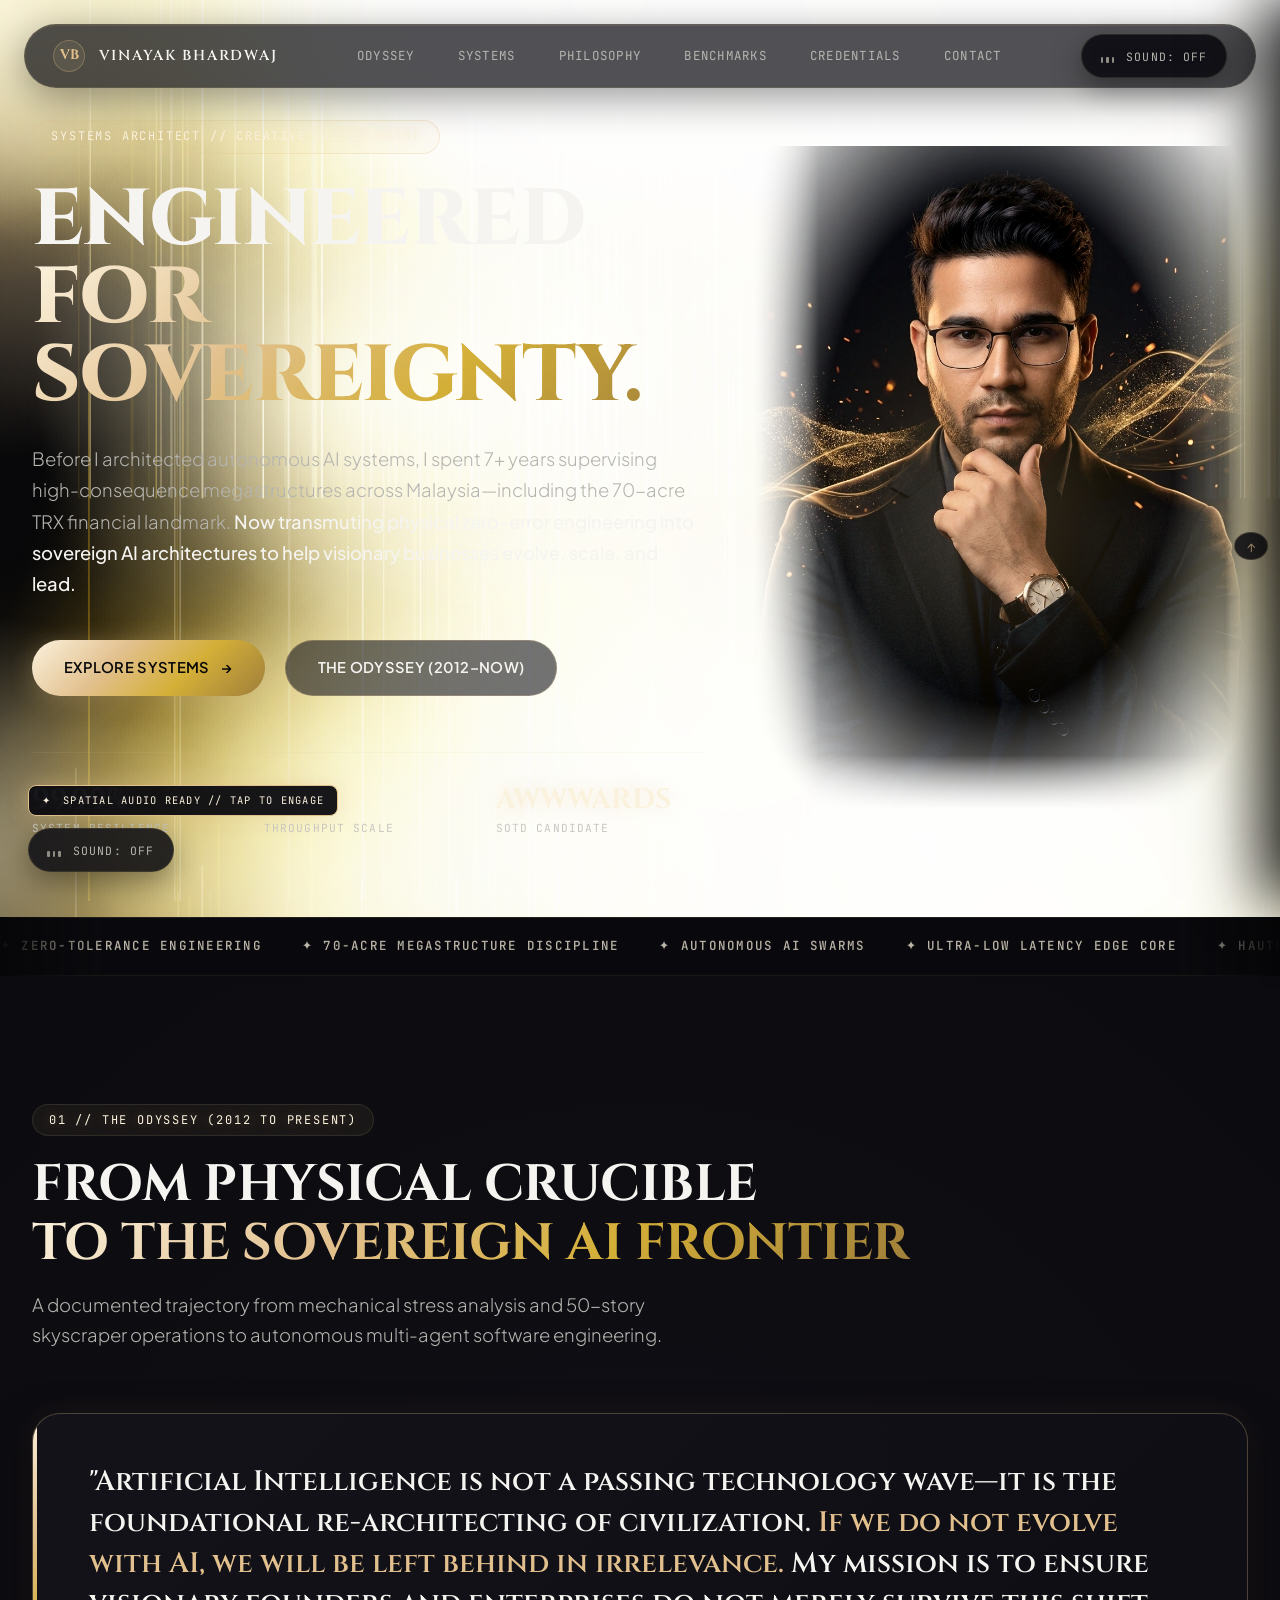
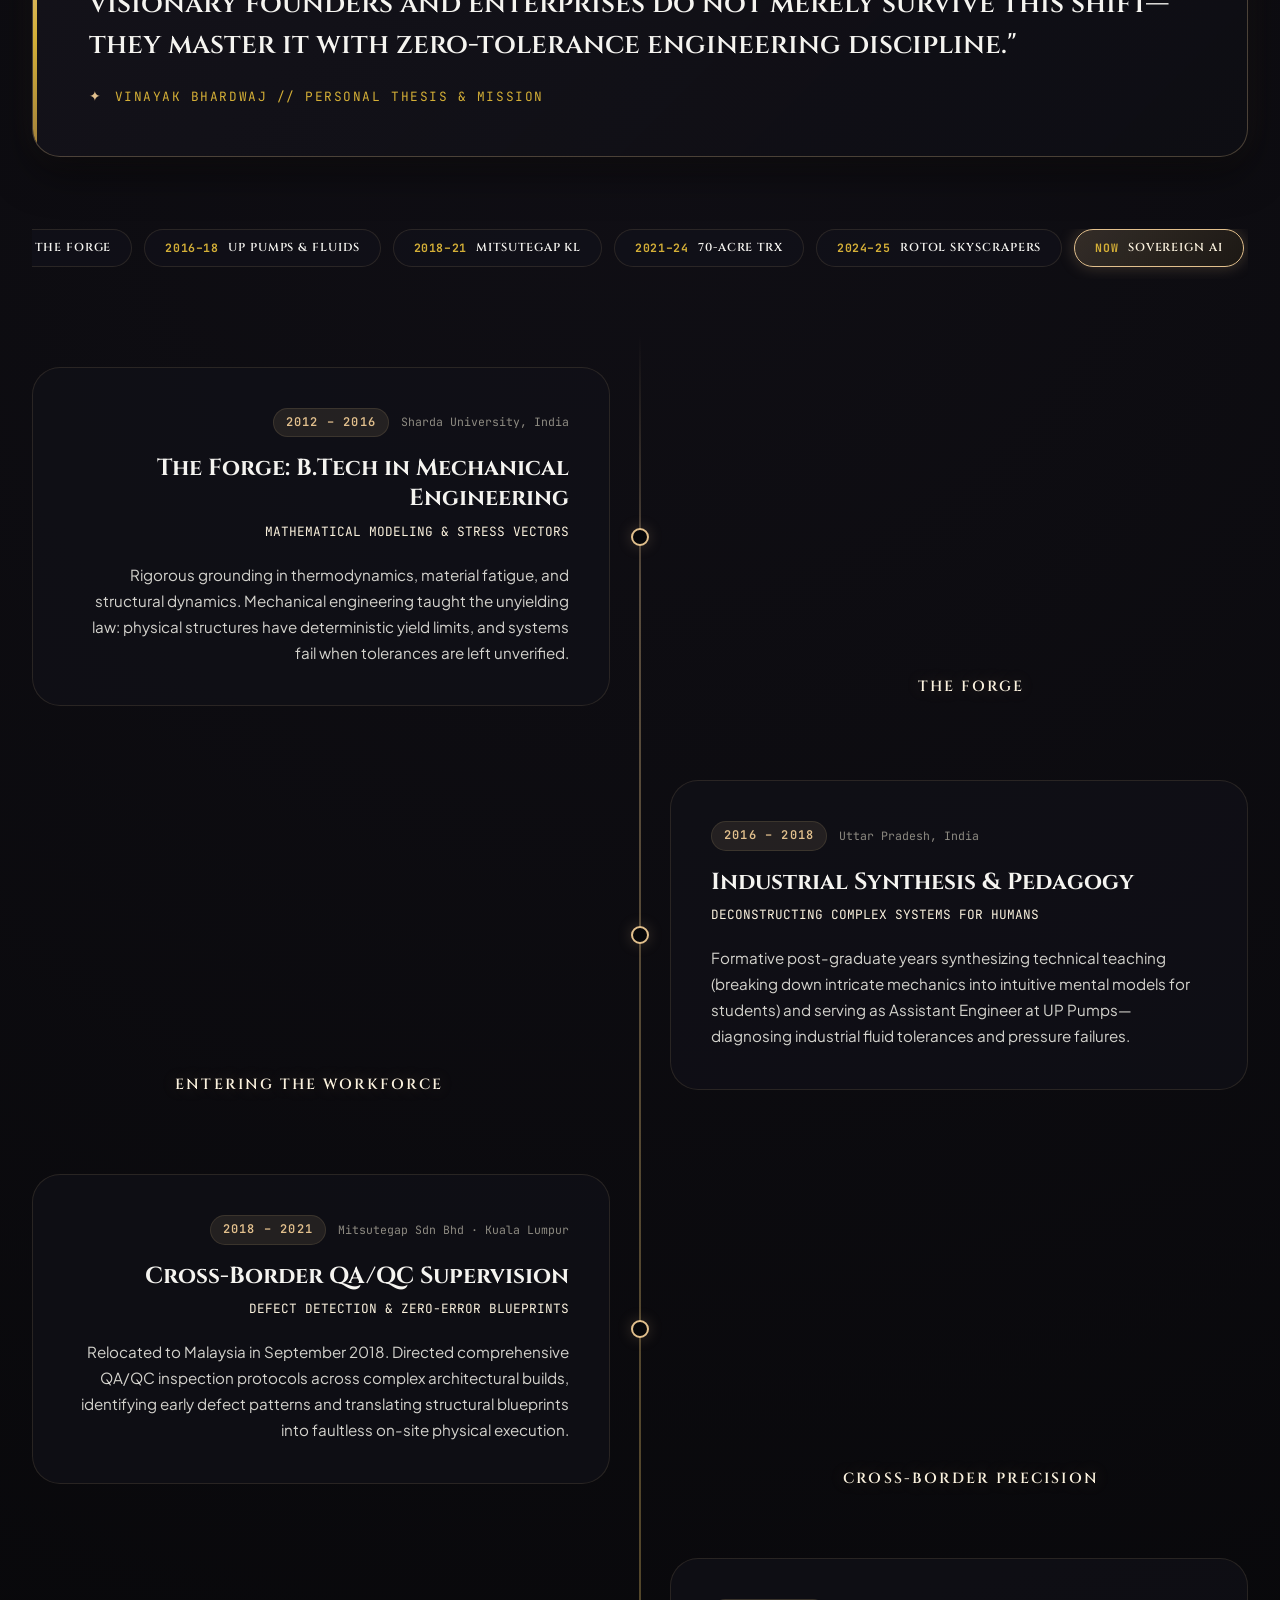
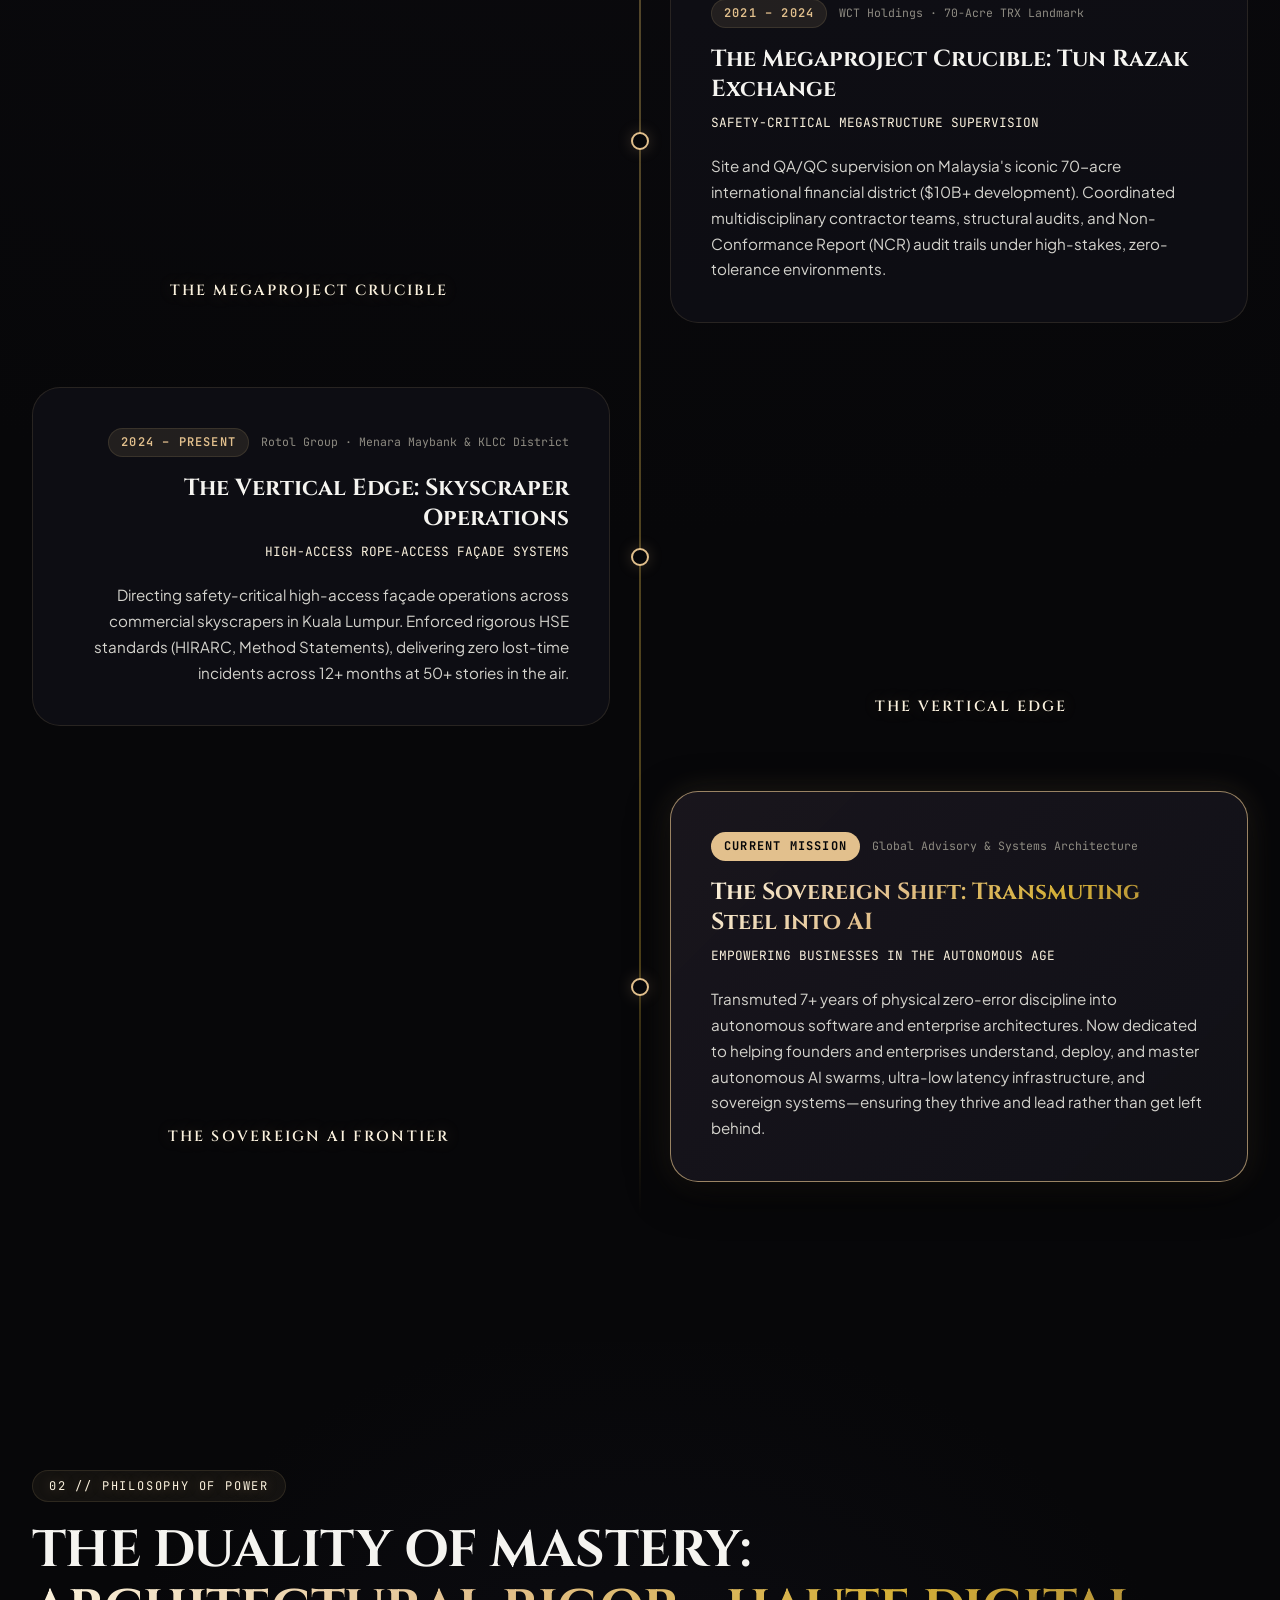
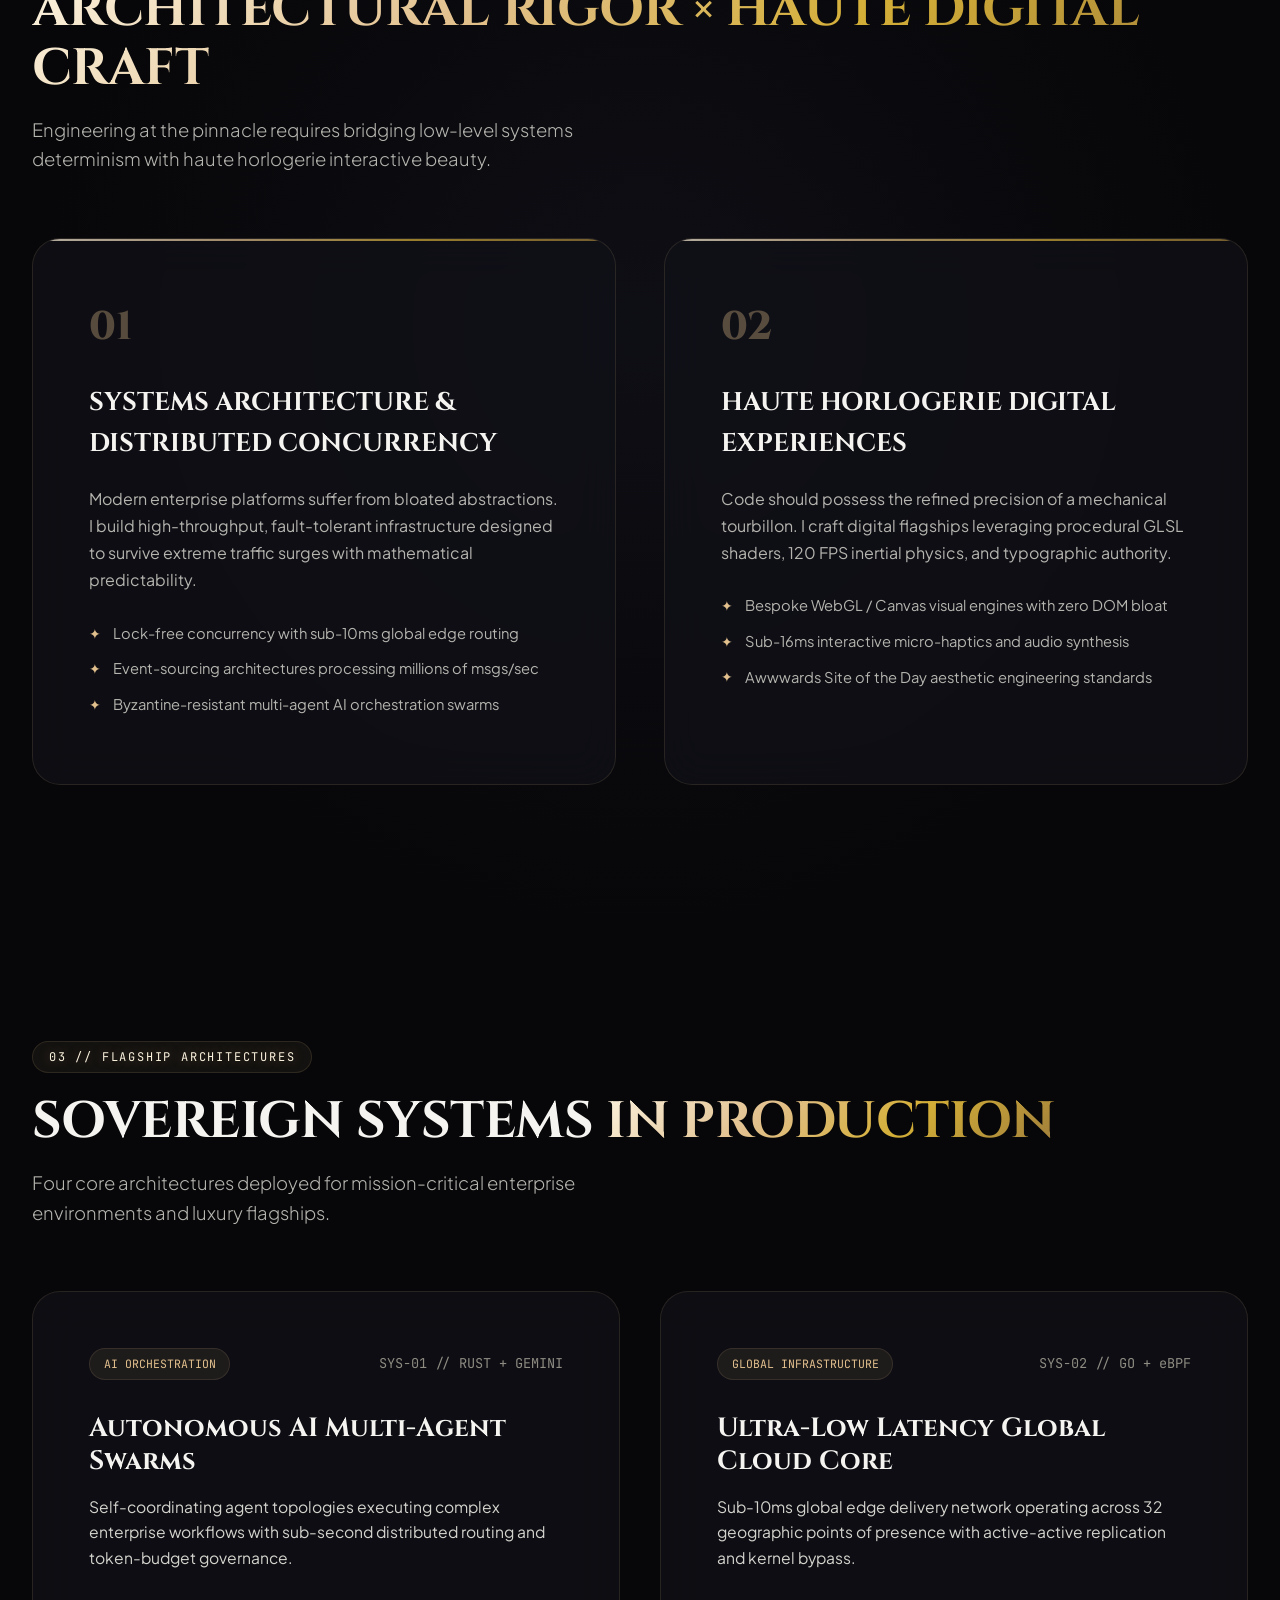
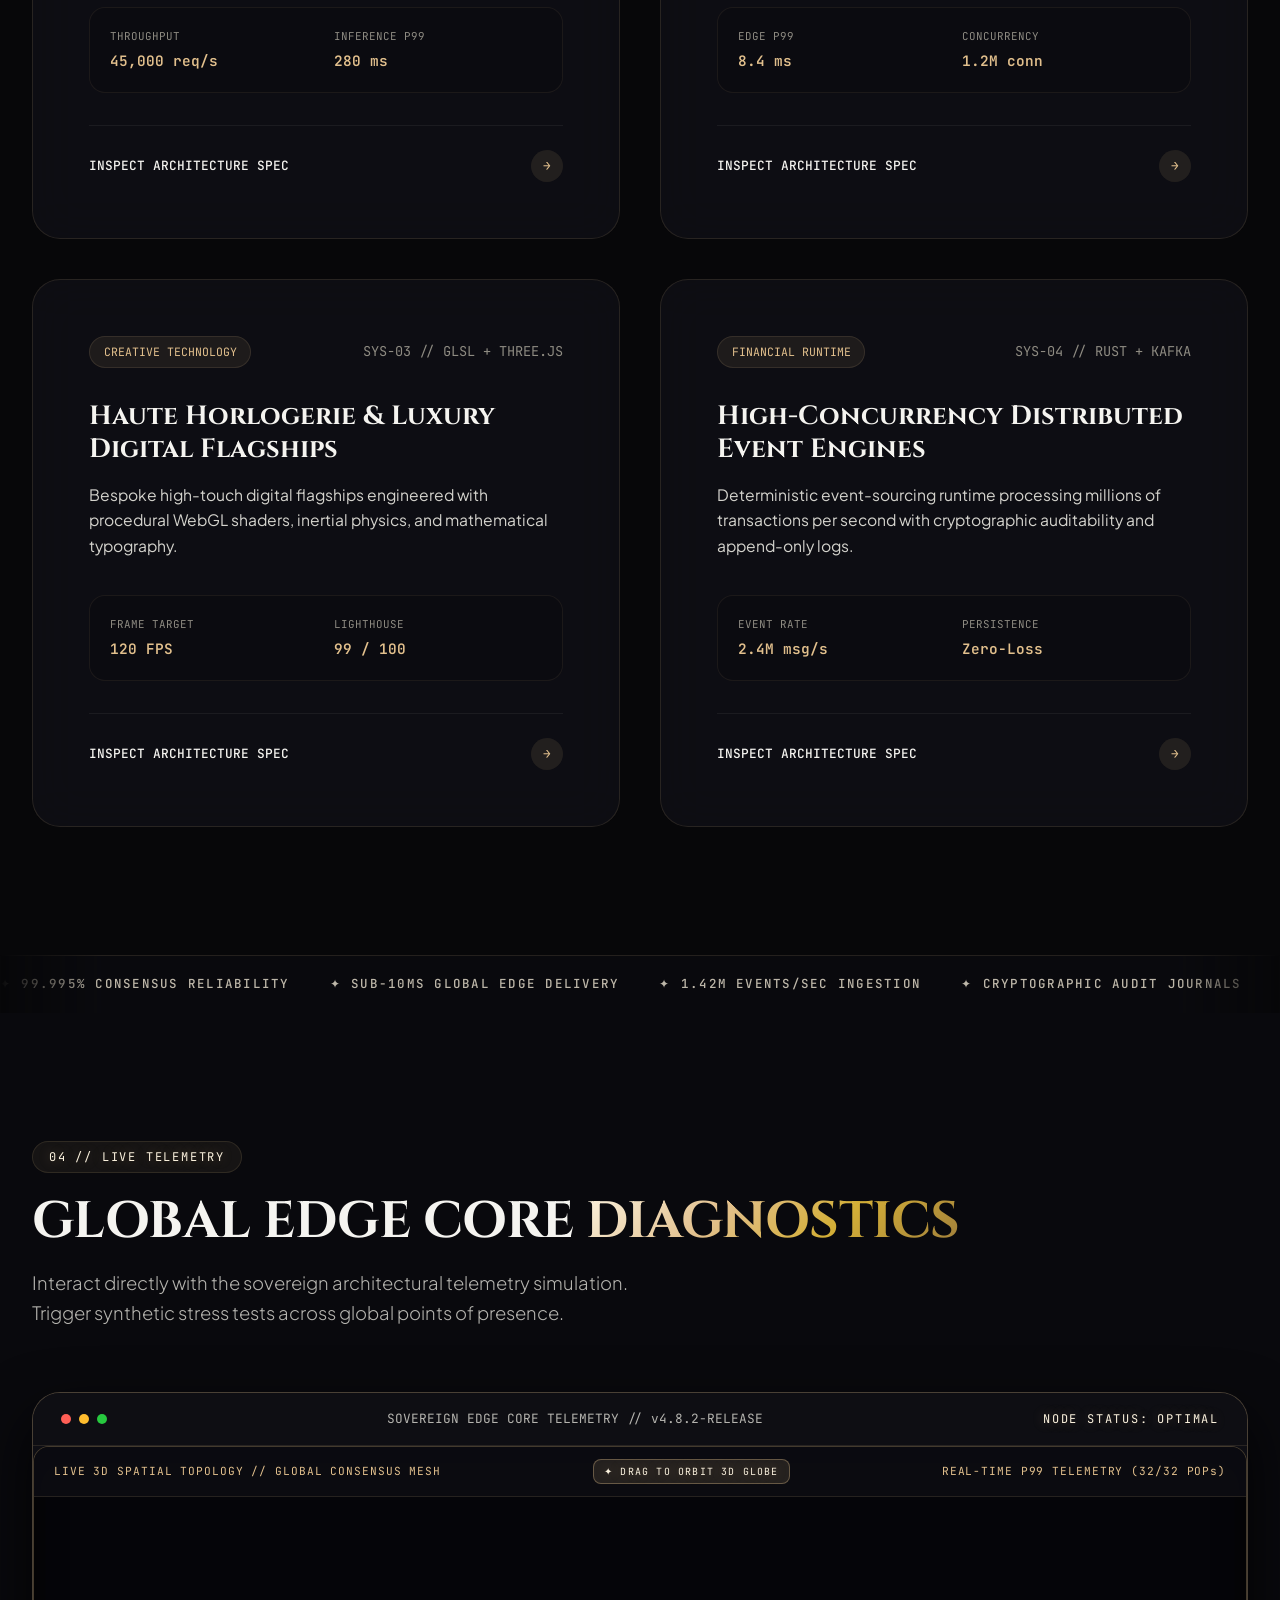
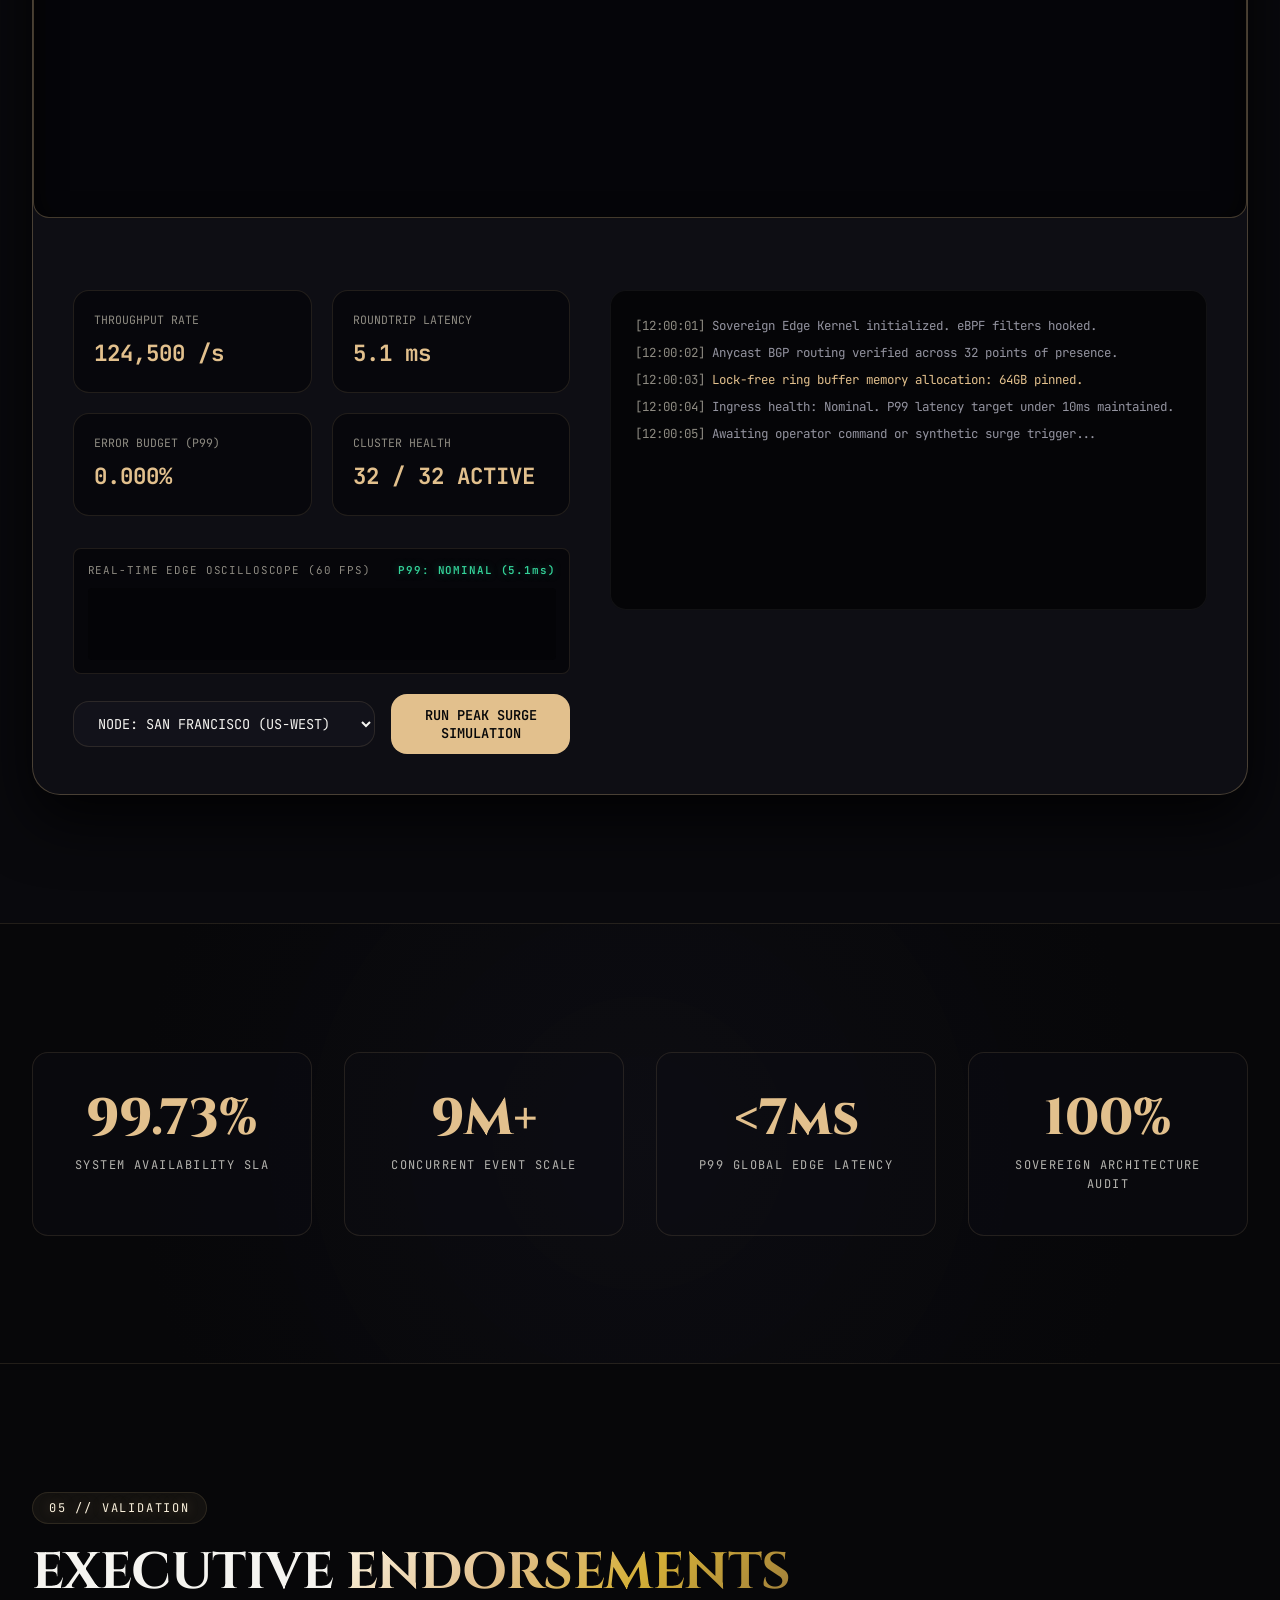
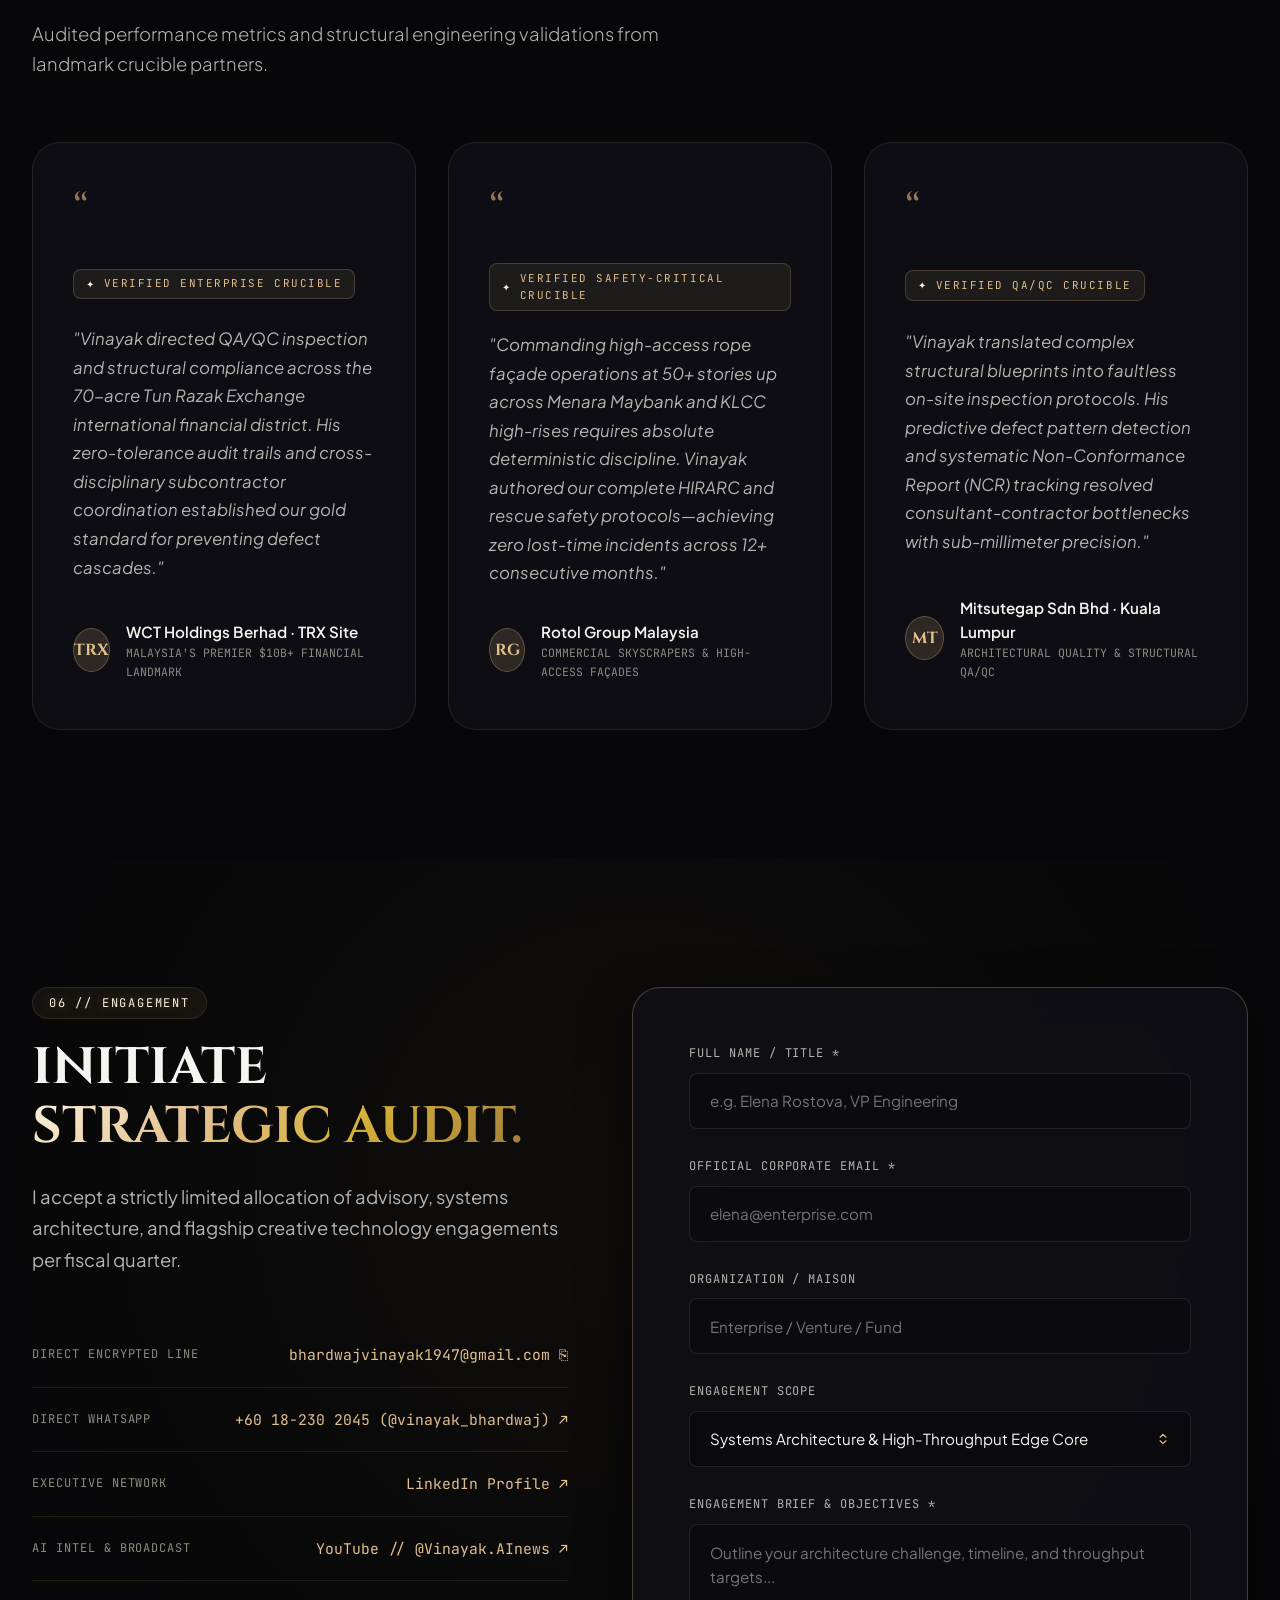
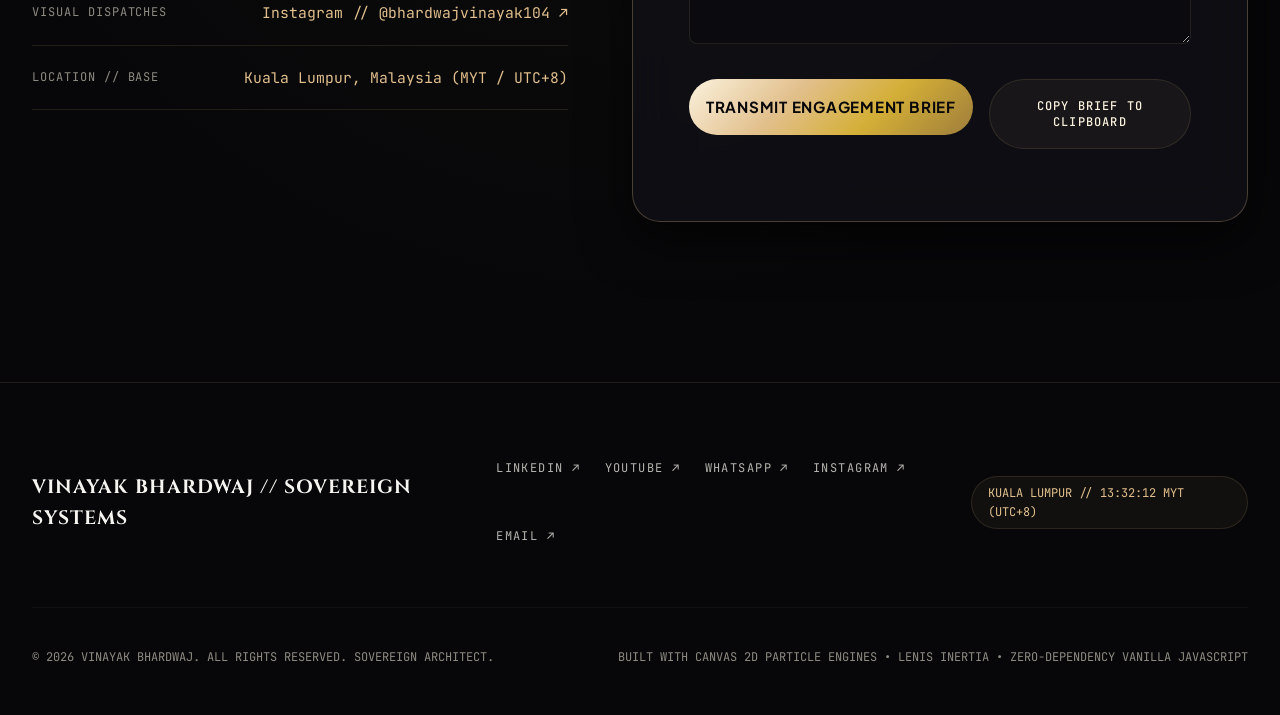
==== commit 7b4be58b: "fix(mobile): resolve sound pill collision, telemetry clipping, contact overflow, and spacing harmony" ====
--- a/index.html
+++ b/index.html
@@ -246,11 +246,21 @@
                     <li><a href="#contact" class="nav-link">CONTACT</a></li>
                 </ul>
 
-                <!-- Mobile Navigation Toggle Button -->
-                <button id="mobile-menu-toggle" class="mobile-menu-toggle" aria-label="Toggle Navigation Menu" aria-expanded="false" aria-controls="mobile-menu-overlay">
-                    <span class="hamburger-line line-1"></span>
-                    <span class="hamburger-line line-2"></span>
-                </button>
+                <!-- Mobile Navigation Actions (Audio Toggle + Menu Trigger) -->
+                <div class="nav-mobile-actions">
+                    <button id="mobile-sound-btn" class="sound-pill-btn mobile-sound-toggle" aria-label="Toggle synthesized audio haptics" aria-pressed="false" title="Toggle audio haptics">
+                        <span class="sound-wave-icon" aria-hidden="true">
+                            <span class="sound-bar bar-1"></span>
+                            <span class="sound-bar bar-2"></span>
+                            <span class="sound-bar bar-3"></span>
+                        </span>
+                        <span class="mobile-sound-text">SOUND: OFF</span>
+                    </button>
+                    <button id="mobile-menu-toggle" class="mobile-menu-toggle" aria-label="Toggle Navigation Menu" aria-expanded="false" aria-controls="mobile-menu-overlay">
+                        <span class="hamburger-line line-1"></span>
+                        <span class="hamburger-line line-2"></span>
+                    </button>
+                </div>
             </nav>
         </div>
     </header>
@@ -295,6 +305,18 @@
                 </a>
             </nav>
 
+            <div class="mobile-menu-audio-row">
+                <span class="mobile-menu-audio-label">SPATIAL AUDIO // HAPTICS</span>
+                <button id="drawer-sound-btn" class="sound-pill-btn mobile-drawer-sound-btn" aria-label="Toggle synthesized audio haptics" aria-pressed="false">
+                    <span class="sound-wave-icon" aria-hidden="true">
+                        <span class="sound-bar bar-1"></span>
+                        <span class="sound-bar bar-2"></span>
+                        <span class="sound-bar bar-3"></span>
+                    </span>
+                    <span class="mobile-sound-text">SOUND: OFF</span>
+                </button>
+            </div>
+
             <div class="mobile-menu-footer">
                 <div class="mobile-meta-text">CREATIVE TECHNOLOGIST &amp; SYSTEMS ARCHITECT</div>
                 <div class="mobile-social-strip" aria-label="Mobile Social Links">
--- a/css/styles.css
+++ b/css/styles.css
@@ -74,6 +74,7 @@
     -moz-osx-font-smoothing: grayscale;
     text-rendering: optimizeLegibility;
     overflow-x: hidden;
+    overflow-x: clip;
 }
 
 body {
@@ -82,6 +83,8 @@
     min-height: 100vh;
     position: relative;
     overflow-x: hidden;
+    overflow-x: clip;
+    -webkit-overflow-scrolling: touch;
 }
 
 body.modal-open {
@@ -313,6 +316,16 @@
     display: flex;
     align-items: center;
     gap: 1.25rem;
+}
+
+.nav-mobile-actions {
+    display: flex;
+    align-items: center;
+    gap: 0.65rem;
+}
+
+.mobile-sound-toggle {
+    display: none;
 }
 
 /* Status Indicator Pill */
@@ -1921,6 +1934,45 @@
     color: var(--gold-primary);
 }
 
+.mobile-menu-audio-row {
+    display: flex;
+    align-items: center;
+    justify-content: space-between;
+    padding: 1rem 0;
+    margin: 0.5rem 0 1.25rem;
+    border-top: 1px solid var(--border-hairline);
+    border-bottom: 1px solid var(--border-hairline);
+}
+
+.mobile-menu-audio-label {
+    font-family: var(--font-mono);
+    font-size: 0.72rem;
+    letter-spacing: 0.12em;
+    color: var(--gold-amber);
+}
+
+.mobile-drawer-sound-btn {
+    display: inline-flex;
+    align-items: center;
+    gap: 0.65rem;
+    padding: 0.45rem 0.95rem;
+    background: rgba(18, 18, 26, 0.9);
+    border: 1px solid var(--border-hairline);
+    border-radius: var(--radius-pill);
+    font-family: var(--font-mono);
+    font-size: 0.72rem;
+    color: var(--text-secondary);
+    cursor: pointer;
+    transition: var(--transition-fast);
+}
+
+.mobile-drawer-sound-btn:hover,
+.mobile-drawer-sound-btn.active {
+    border-color: var(--gold-primary);
+    color: var(--gold-light);
+    box-shadow: 0 0 15px rgba(226, 192, 141, 0.25);
+}
+
 .mobile-menu-footer {
     padding-top: 1.5rem;
     border-top: 1px solid var(--border-hairline);
@@ -2055,7 +2107,7 @@
 
 @media (max-width: 768px) {
     .nav-pill {
-        padding: 0 1.25rem;
+        padding: 0 1rem;
         height: 56px;
         justify-content: space-between;
     }
@@ -2065,32 +2117,283 @@
     .nav-links {
         display: none; /* Replaced by bespoke luxury full-screen mobile menu */
     }
+    .mobile-sound-toggle {
+        display: inline-flex;
+        align-items: center;
+        gap: 0.5rem;
+        min-height: 38px;
+        padding: 0.35rem 0.75rem;
+        background: rgba(14, 14, 20, 0.9);
+        border: 1px solid var(--border-hairline);
+        border-radius: var(--radius-pill);
+        backdrop-filter: blur(16px);
+        -webkit-backdrop-filter: blur(16px);
+        color: var(--text-secondary);
+        font-family: var(--font-mono);
+        font-size: 0.65rem;
+        letter-spacing: 0.08em;
+        cursor: pointer;
+        transition: var(--transition-fast);
+    }
+    .mobile-sound-toggle:hover,
+    .mobile-sound-toggle.active {
+        border-color: var(--gold-primary);
+        color: var(--gold-light);
+        box-shadow: 0 0 12px rgba(226, 192, 141, 0.25);
+    }
     .mobile-menu-toggle {
         display: flex;
     }
     .hero-section {
-        padding-top: 6rem;
+        padding-top: 5.5rem;
+        padding-bottom: 3.5rem;
+        min-height: auto;
     }
     .hero-title {
-        font-size: 2.8rem;
+        font-size: clamp(2.2rem, 7.5vw, 2.8rem);
     }
     .hero-actions {
         flex-direction: column;
         width: 100%;
+        gap: 0.85rem;
     }
     .btn {
         width: 100%;
     }
+    .hero-proof-strip {
+        display: grid;
+        grid-template-columns: repeat(3, 1fr);
+        gap: 0.65rem;
+        padding-top: 1.5rem;
+        max-width: 100%;
+    }
+    .proof-val {
+        font-size: clamp(1.15rem, 4vw, 1.55rem);
+    }
+    .proof-lbl {
+        font-size: clamp(0.55rem, 2.1vw, 0.68rem);
+        white-space: nowrap;
+    }
+    .hero-portrait-stage {
+        min-height: 380px;
+        margin-top: 1.5rem;
+    }
+    .portrait-wrapper {
+        max-width: 320px;
+    }
+
+    /* Section Paddings Compressed on Mobile */
+    .odyssey-section,
+    .systems-section,
+    .manifesto-section,
+    .benchmark-section,
+    .impact-section,
+    .endorsements-section {
+        padding: 3.75rem 0;
+    }
+    .contact-section {
+        padding: 3.75rem 0 5rem 0;
+    }
+
+    /* Quote Banner */
+    .manifesto-quote-banner {
+        padding: 1.75rem 1.25rem;
+        margin-bottom: 2.5rem;
+    }
+    .manifesto-quote-text {
+        font-size: clamp(1.05rem, 4vw, 1.35rem);
+    }
+
+    /* System & Manifesto Cards */
     .system-card, .manifesto-card, .contact-form-panel {
-        padding: 2rem 1.5rem;
+        padding: 1.75rem 1.25rem;
     }
     .system-drawer {
-        padding: 2rem 1.5rem;
-    }
+        padding: 1.75rem 1.25rem;
+    }
+
+    /* Benchmark Section Mobile Overhaul */
+    .terminal-body {
+        padding: 1.25rem 0.85rem;
+        gap: 1.5rem;
+    }
+    .telemetry-grid {
+        gap: 0.65rem;
+        margin-bottom: 1.25rem;
+    }
+    .telemetry-box {
+        padding: 0.85rem 0.75rem;
+    }
+    .telemetry-lbl {
+        font-size: 0.65rem;
+        white-space: nowrap;
+        overflow: hidden;
+        text-overflow: ellipsis;
+    }
+    .telemetry-val {
+        font-size: clamp(1rem, 3.8vw, 1.35rem);
+        word-break: break-word;
+    }
+    .waveform-monitor-wrap {
+        width: 100%;
+        overflow: hidden;
+        margin-bottom: 1.25rem;
+    }
+    .waveform-canvas {
+        width: 100% !important;
+        max-width: 100%;
+        height: auto;
+    }
+    .benchmark-actions {
+        flex-direction: column;
+        width: 100%;
+        align-items: stretch;
+        gap: 0.75rem;
+    }
+    .node-select-wrap,
+    .node-select-wrap select,
+    .btn-surge {
+        width: 100%;
+        box-sizing: border-box;
+    }
+    .node-select-wrap select {
+        text-align-last: center;
+        font-size: 0.78rem;
+        padding: 0.75rem 0.5rem;
+    }
+    .btn-surge {
+        justify-content: center;
+        font-size: 0.78rem;
+        padding: 0.85rem 1rem;
+    }
+    .canvas-header-bar {
+        font-size: 0.62rem;
+        padding: 0.5rem 0.75rem;
+        justify-content: center;
+        gap: 0.35rem;
+        text-align: center;
+    }
+    .terminal-log-panel {
+        padding: 1rem 0.85rem;
+        height: 220px;
+        font-size: 0.72rem;
+    }
+
+    /* Direct Contact Channels Mobile Stacking */
+    .direct-channels {
+        margin-bottom: 2rem;
+    }
+    .direct-channel-item {
+        flex-direction: column;
+        align-items: flex-start;
+        gap: 0.35rem;
+        padding: 0.85rem 0;
+    }
+    .channel-lbl {
+        font-size: 0.68rem;
+        letter-spacing: 0.08em;
+    }
+    .channel-val {
+        text-align: left;
+        word-break: break-word;
+        font-size: 0.88rem;
+        line-height: 1.4;
+        max-width: 100%;
+    }
+    .contact-info-col p {
+        font-size: 1rem;
+        margin-bottom: 2rem;
+    }
+
+    /* Endorsement Cards */
+    .endorsement-card {
+        padding: 1.75rem 1.25rem;
+    }
+    .endorsement-text {
+        font-size: 0.95rem;
+        line-height: 1.6;
+        margin-bottom: 1.5rem;
+    }
+
+    /* Impact Cards */
+    .impact-grid {
+        gap: 0.85rem;
+    }
+    .impact-card {
+        padding: 1.5rem 0.85rem;
+    }
+    .impact-number {
+        font-size: clamp(1.8rem, 6.5vw, 2.6rem);
+    }
+    .impact-label {
+        font-size: 0.68rem;
+    }
+
+    /* Timeline Adjustments */
+    .timeline-step {
+        padding-left: 44px;
+        margin-bottom: 2.5rem;
+    }
+    .timeline-stream::before {
+        left: 17px;
+    }
+    .timeline-node {
+        left: 8px;
+    }
+    .timeline-card {
+        padding: 1.5rem 1.15rem;
+    }
+    .timeline-title {
+        font-size: 1.25rem;
+    }
+
     .footer-top, .footer-bottom {
         flex-direction: column;
         gap: 1.5rem;
         text-align: center;
+    }
+}
+
+@media (max-width: 480px) {
+    .container {
+        padding: 0 1rem;
+    }
+    .nav-pill {
+        padding: 0 0.85rem;
+    }
+    .mobile-sound-text {
+        display: none;
+    }
+    .mobile-sound-toggle {
+        padding: 0.4rem 0.6rem;
+        min-width: 38px;
+        justify-content: center;
+    }
+    .hero-title {
+        font-size: 2.2rem;
+    }
+    .terminal-body {
+        padding: 1rem 0.65rem;
+    }
+    .telemetry-grid {
+        grid-template-columns: 1fr;
+        gap: 0.5rem;
+    }
+    .telemetry-box {
+        display: flex;
+        align-items: center;
+        justify-content: space-between;
+        padding: 0.75rem 0.85rem;
+    }
+    .telemetry-lbl {
+        margin-bottom: 0;
+    }
+    .telemetry-val {
+        font-size: 1.1rem;
+    }
+    .impact-grid {
+        grid-template-columns: 1fr;
+        gap: 0.75rem;
     }
 }
 
@@ -2983,11 +3286,10 @@
 
 @media (max-width: 768px) {
     .audio-pill-wrap {
-        bottom: 20px;
-        left: 20px;
-    }
-    .sound-pill-text {
-        font-size: 0.65rem;
+        display: none !important;
+        visibility: hidden !important;
+        pointer-events: none !important;
+        opacity: 0 !important;
     }
 }
 
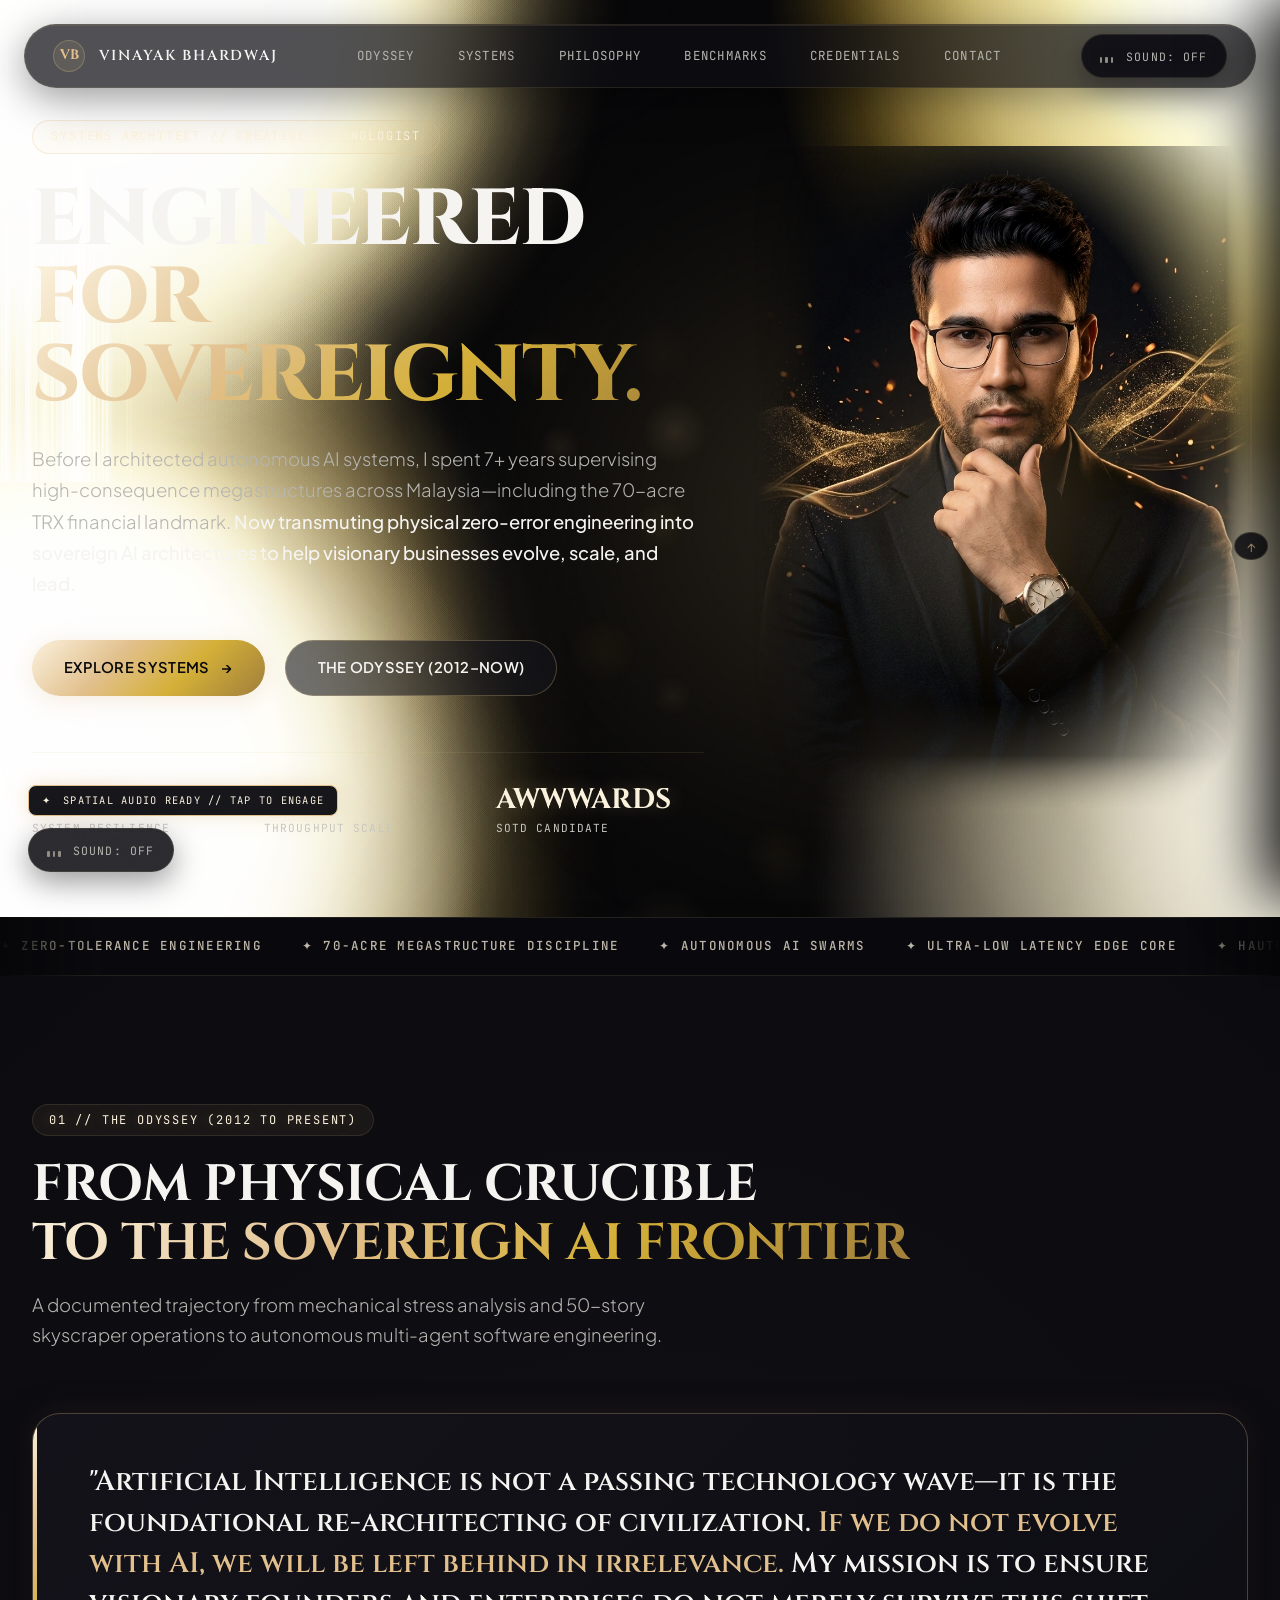
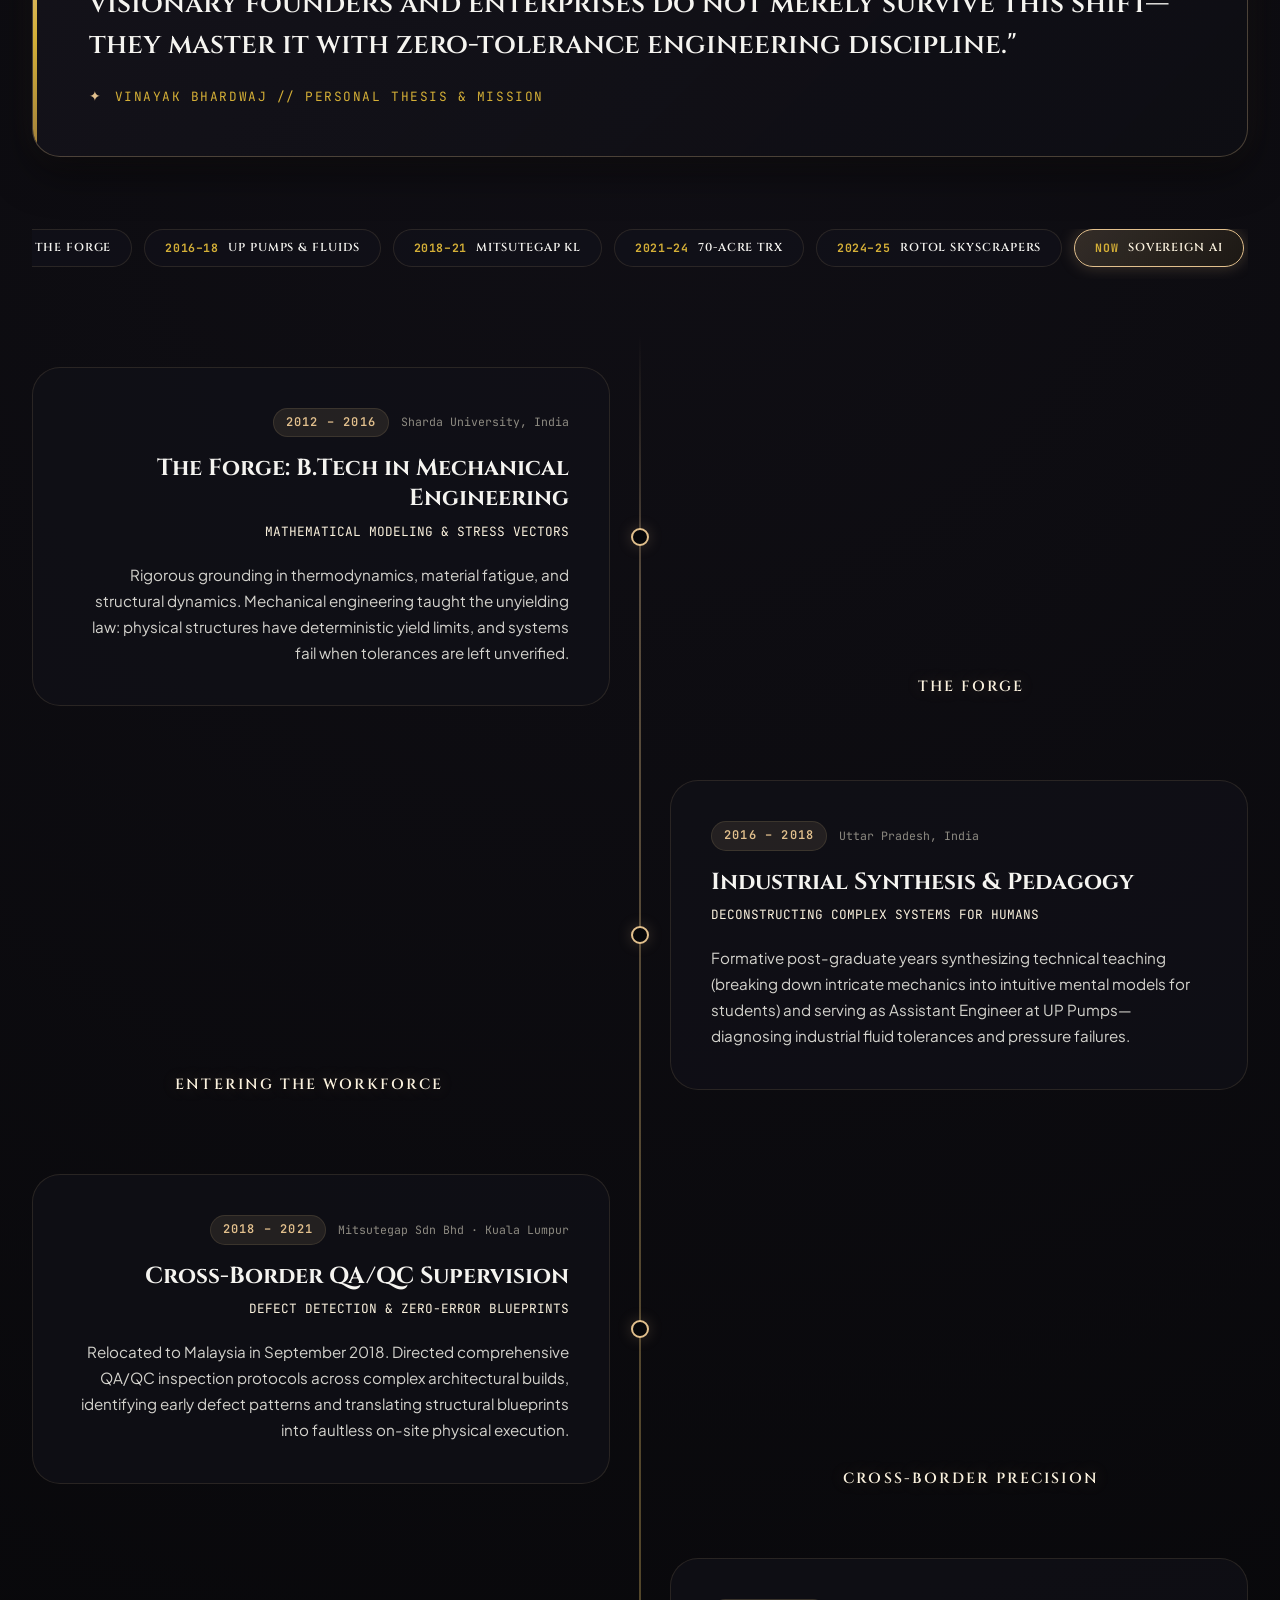
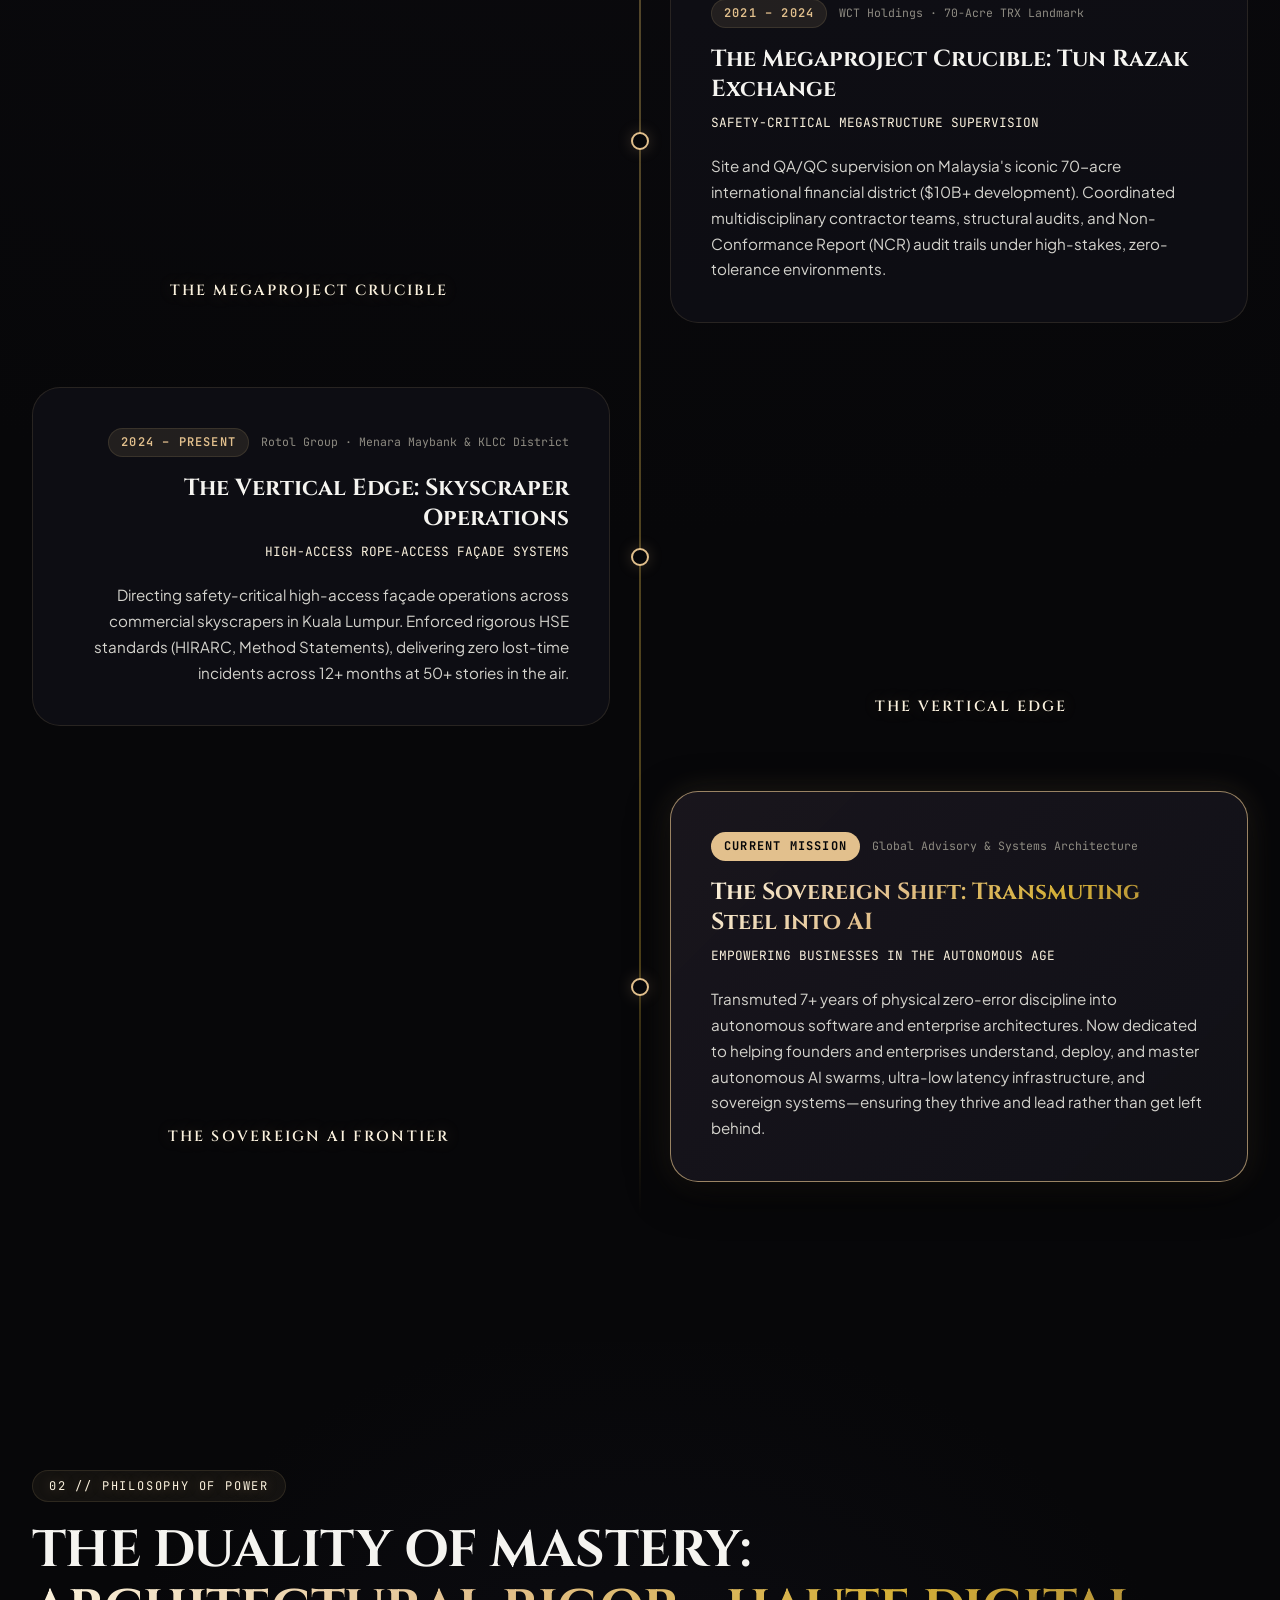
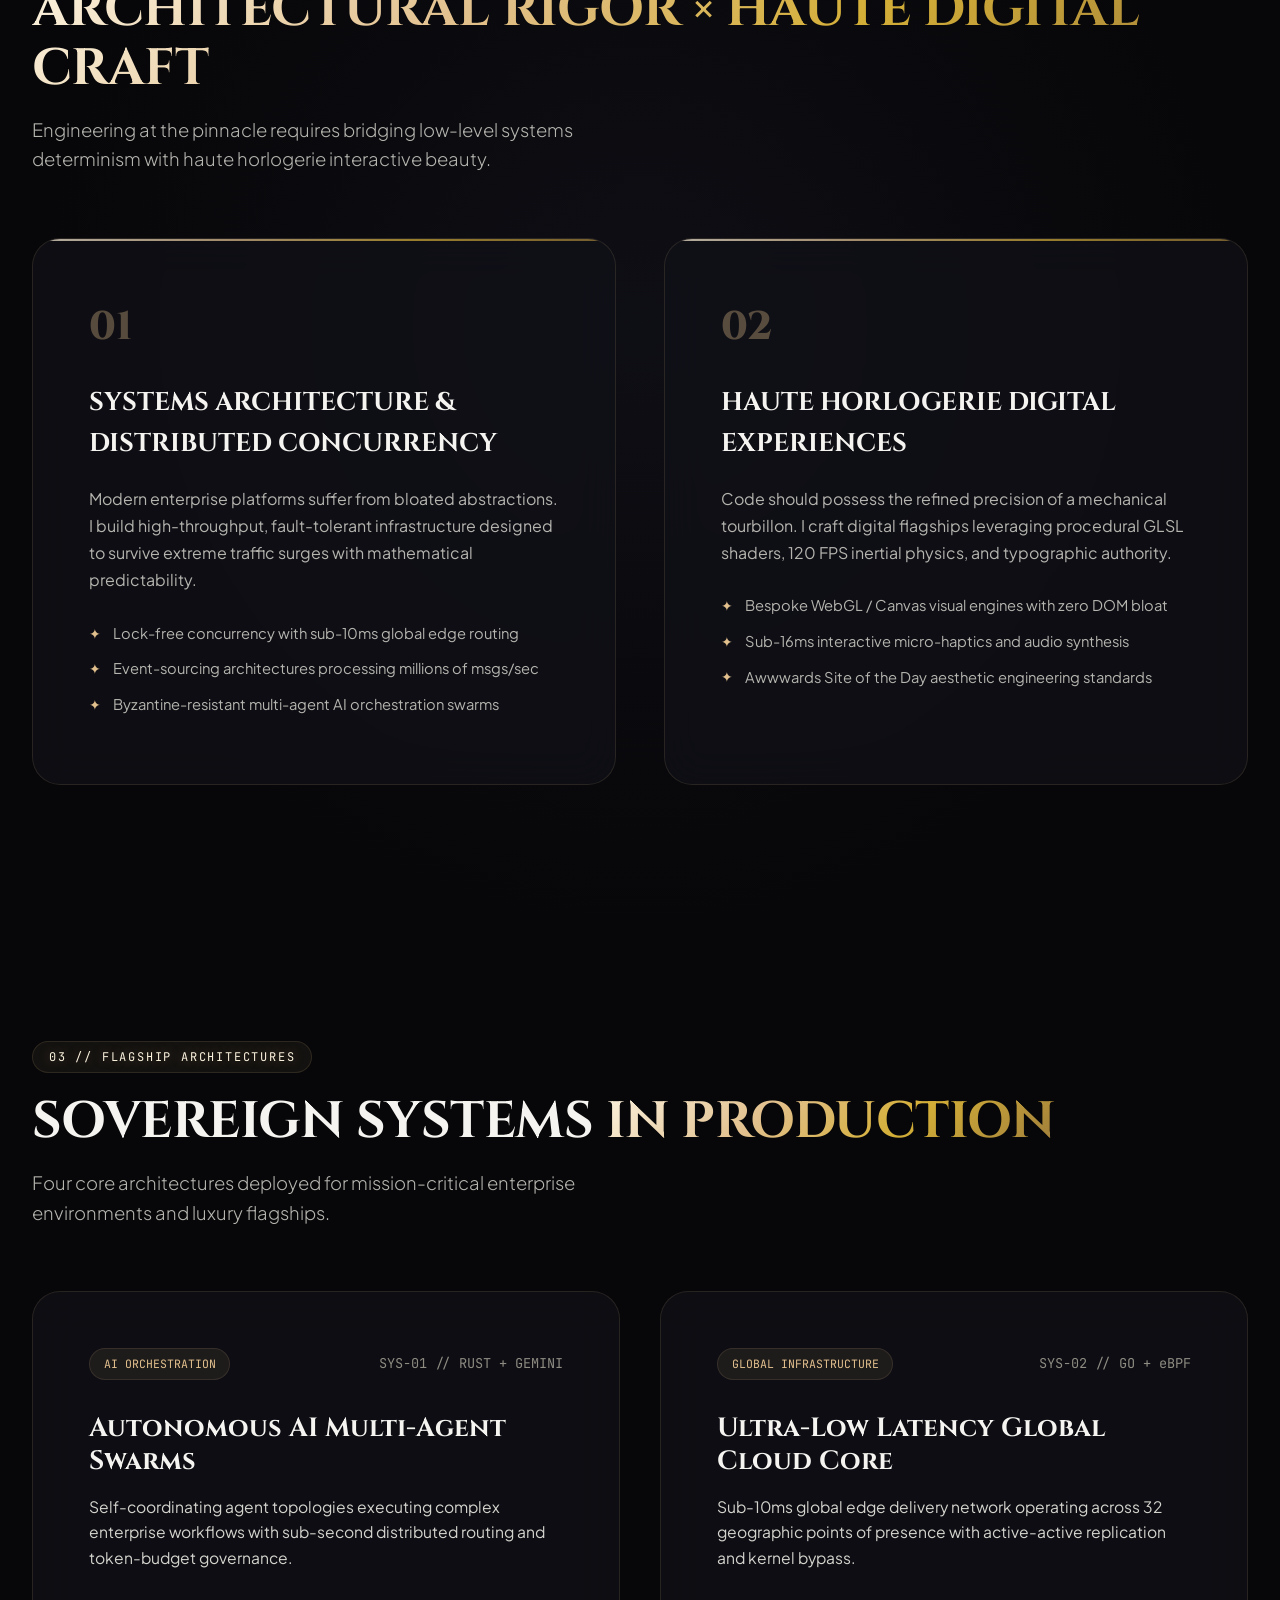
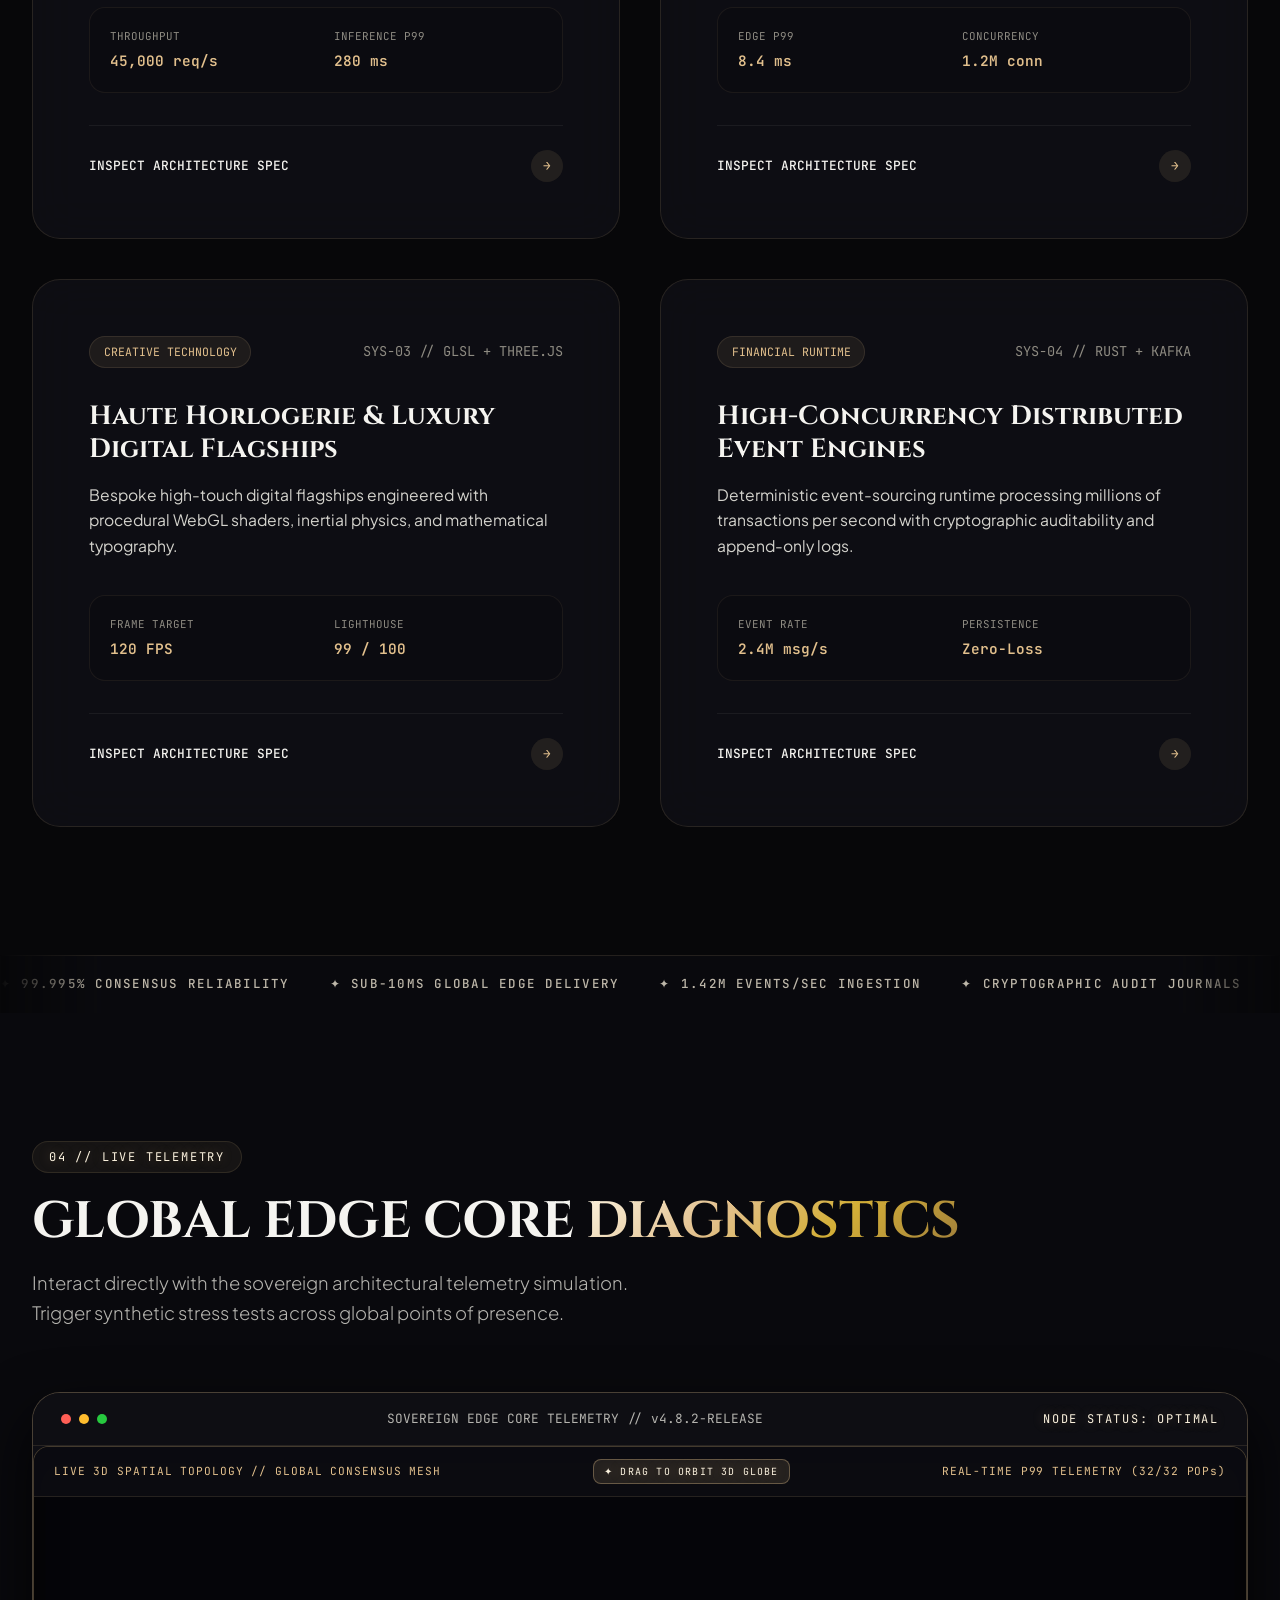
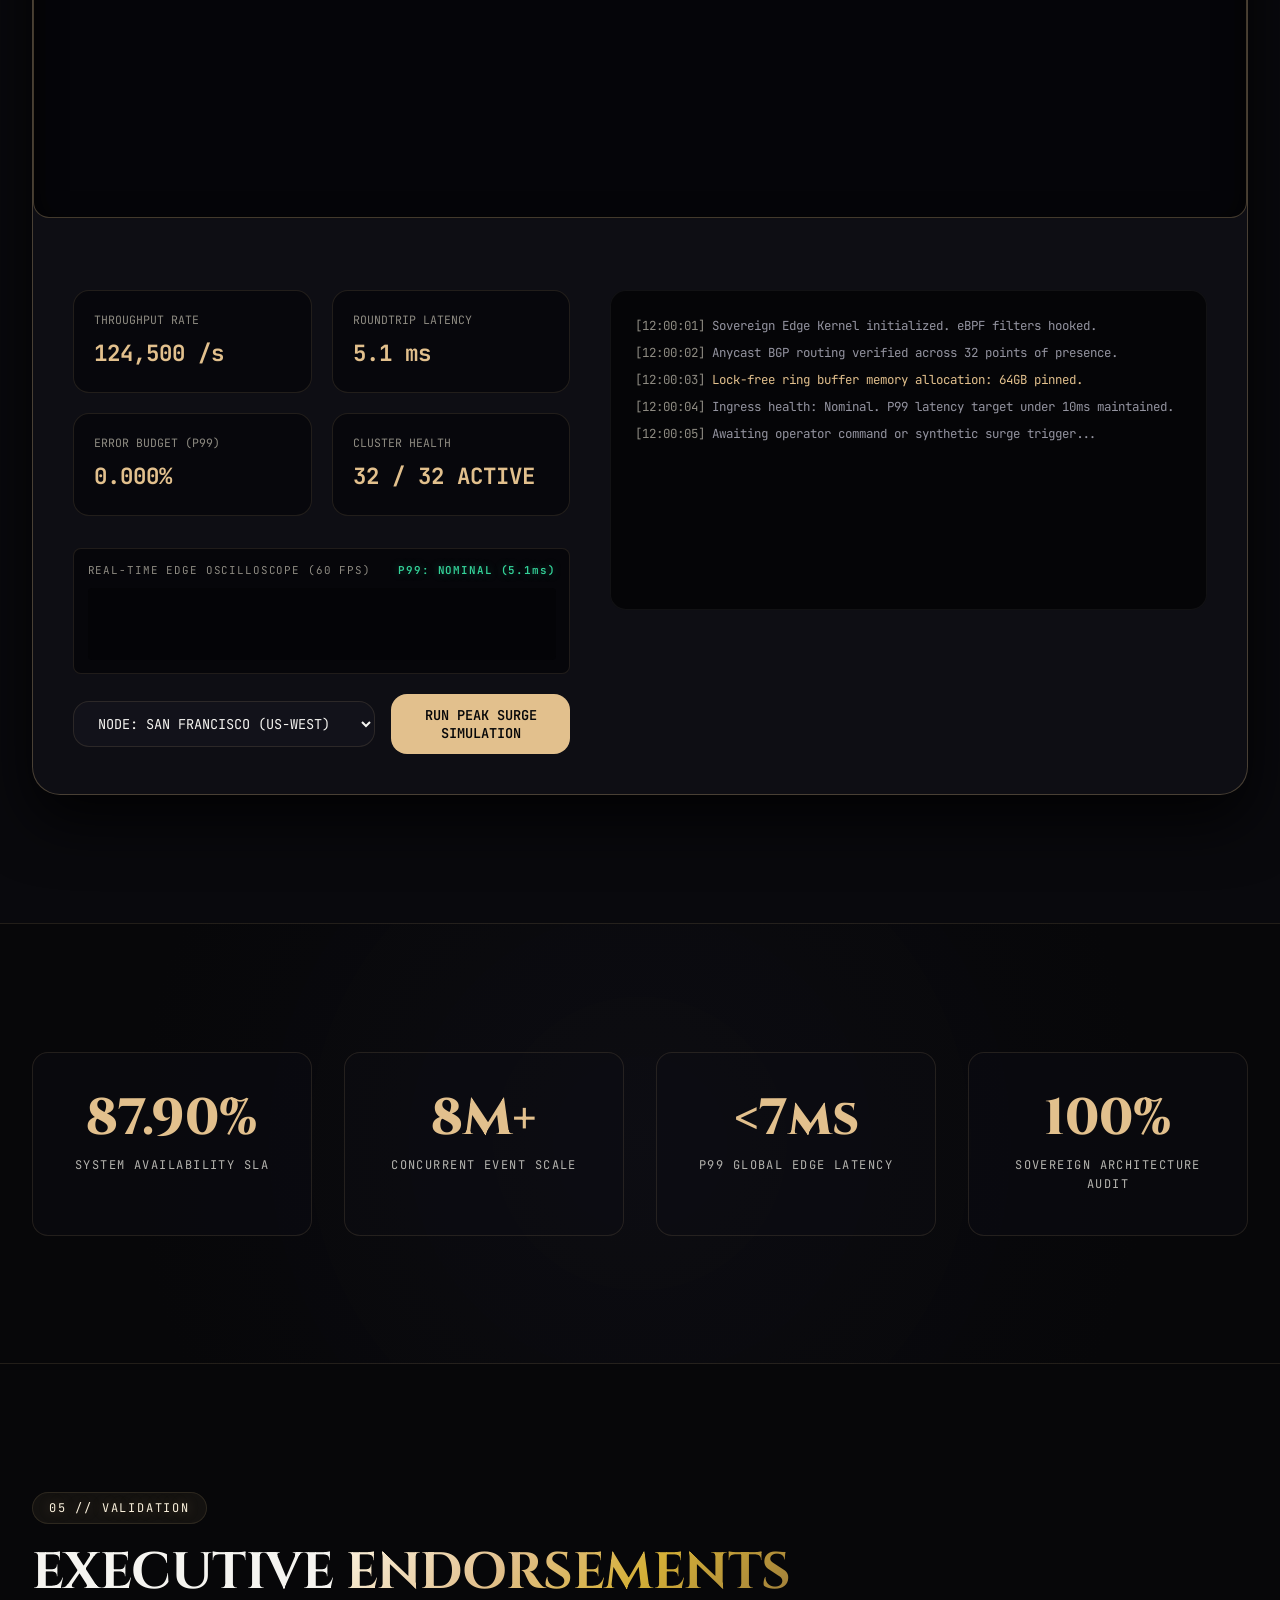
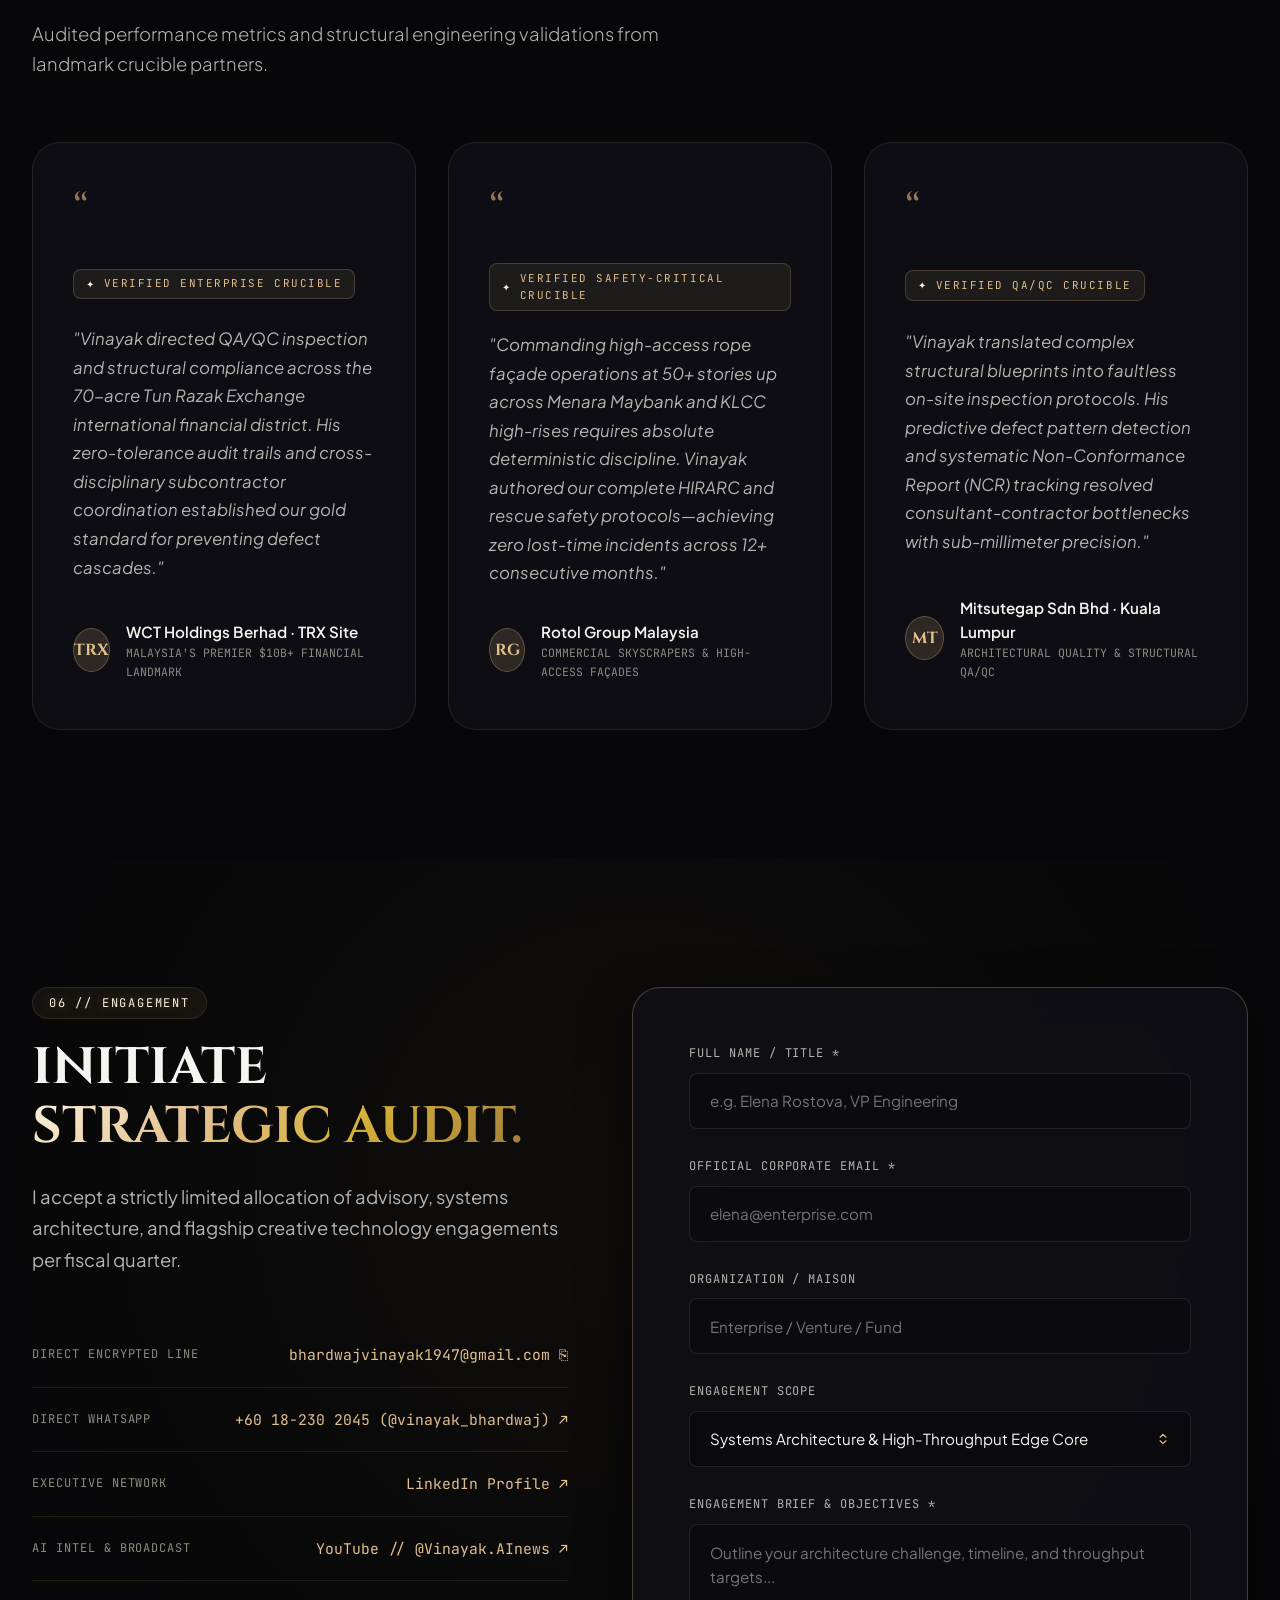
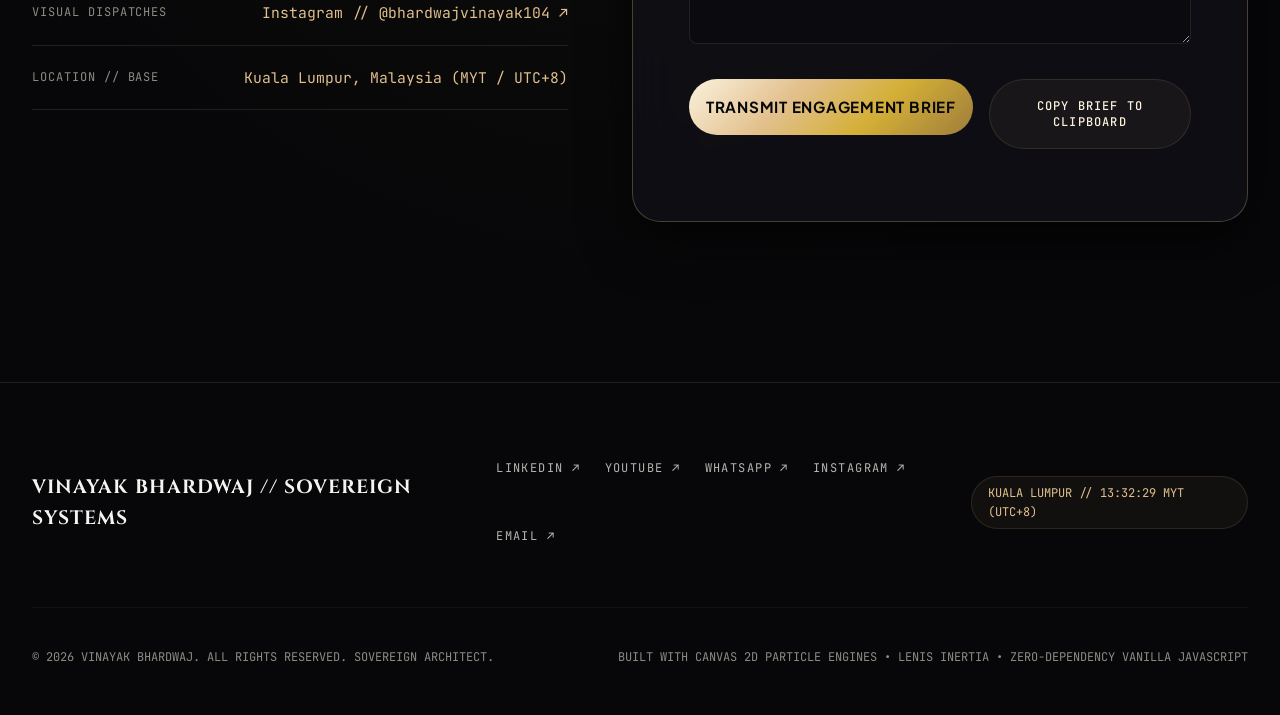
==== commit ed80d6e7: "perf(mobile): unlock 60-120fps buttery smooth scroll by optimizing root scroller, eliminating blur l" ====
--- a/index.html
+++ b/index.html
@@ -203,7 +203,7 @@
     <link href="https://fonts.googleapis.com/css2?family=Cinzel:wght@400;600;700;800;900&family=JetBrains+Mono:wght@300;400;500&family=Plus+Jakarta+Sans:ital,wght@0,300;0,400;0,500;0,600;0,700;1,400&display=swap" rel="stylesheet">
 
     <!-- Stylesheets -->
-    <link rel="stylesheet" href="css/styles.css">
+    <link rel="stylesheet" href="css/styles.css?v=2.2">
 </head>
 <body>
 
@@ -1231,10 +1231,10 @@
     </div>
 
     <!-- Scripts -->
-    <script src="js/lenis.min.js"></script>
-    <script src="js/gold-particles.js"></script>
-    <script src="js/audio-engine.js"></script>
-    <script src="js/main.js"></script>
+    <script src="js/lenis.min.js?v=2.2"></script>
+    <script src="js/gold-particles.js?v=2.2"></script>
+    <script src="js/audio-engine.js?v=2.2"></script>
+    <script src="js/main.js?v=2.2"></script>
 
 </body>
 </html>
--- a/css/styles.css
+++ b/css/styles.css
@@ -73,7 +73,6 @@
     -webkit-font-smoothing: antialiased;
     -moz-osx-font-smoothing: grayscale;
     text-rendering: optimizeLegibility;
-    overflow-x: hidden;
     overflow-x: clip;
 }
 
@@ -82,9 +81,7 @@
     color: var(--text-primary);
     min-height: 100vh;
     position: relative;
-    overflow-x: hidden;
-    overflow-x: clip;
-    -webkit-overflow-scrolling: touch;
+    overflow-x: visible;
 }
 
 body.modal-open {
@@ -2106,6 +2103,30 @@
 }
 
 @media (max-width: 768px) {
+    /* Ultra-Smooth Scrolling Performance Engine (Mobile Hardware Acceleration) */
+    .film-grain {
+        display: none !important;
+    }
+
+    .reveal-on-scroll {
+        filter: none !important;
+        transition: opacity 0.5s cubic-bezier(0.16, 1, 0.3, 1), transform 0.5s cubic-bezier(0.16, 1, 0.3, 1) !important;
+        will-change: opacity, transform !important;
+    }
+
+    .reveal-on-scroll.revealed {
+        filter: none !important;
+    }
+
+    .system-card,
+    .manifesto-card,
+    .endorsement-card,
+    .contact-form-panel {
+        backdrop-filter: none !important;
+        -webkit-backdrop-filter: none !important;
+        background: rgba(14, 14, 20, 0.95);
+    }
+
     .nav-pill {
         padding: 0 1rem;
         height: 56px;
